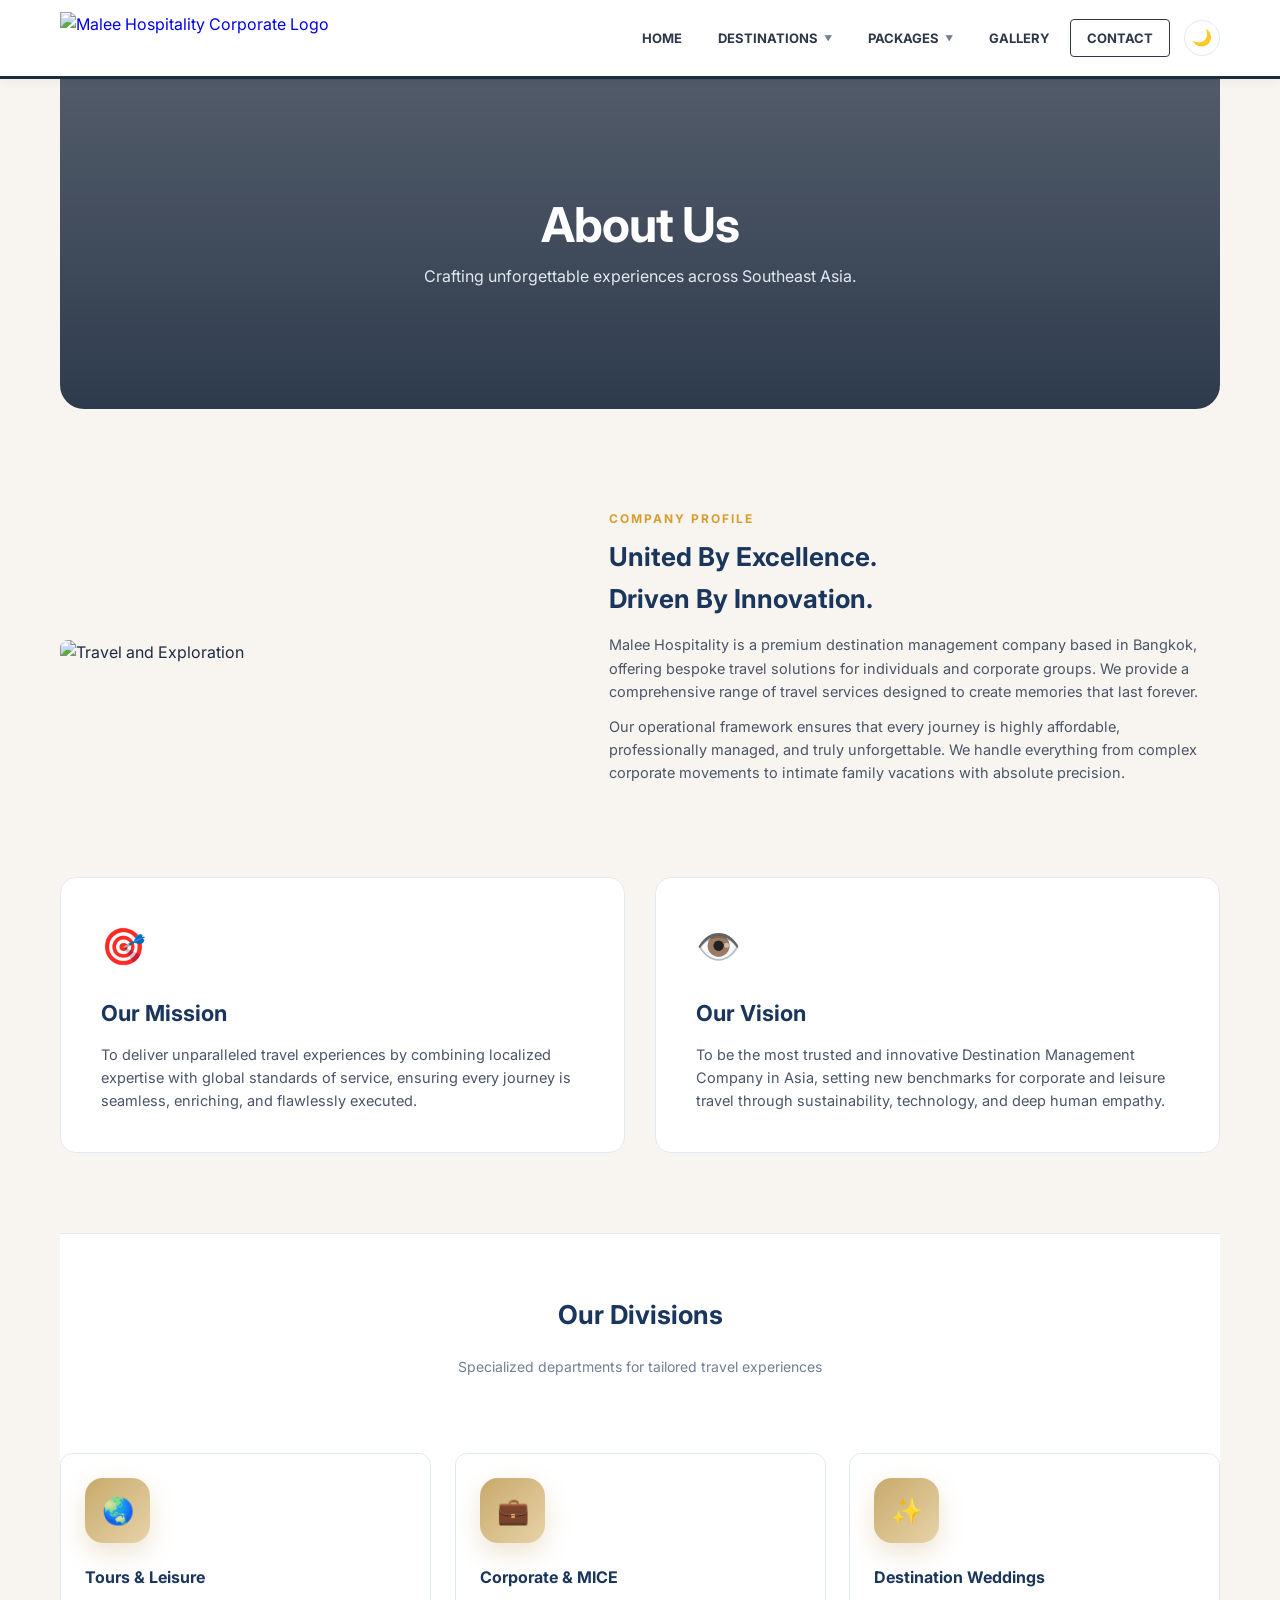
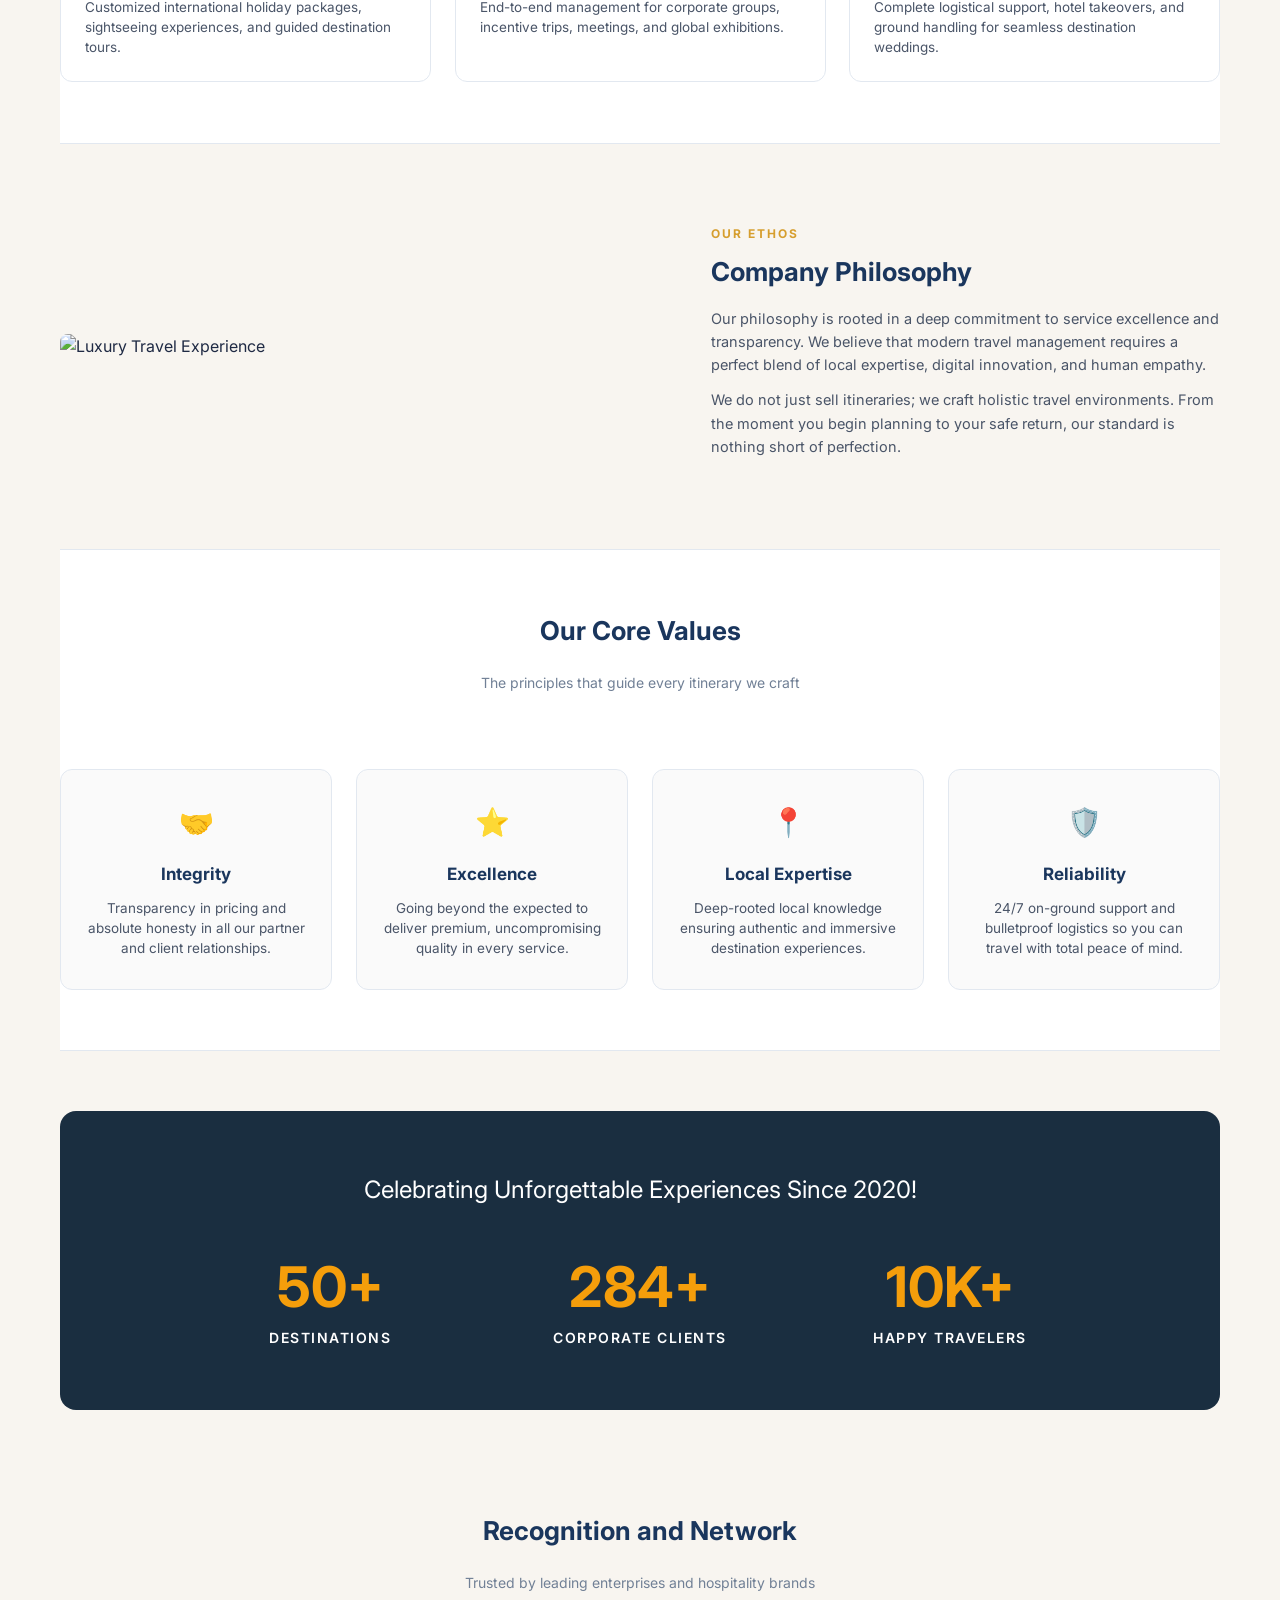
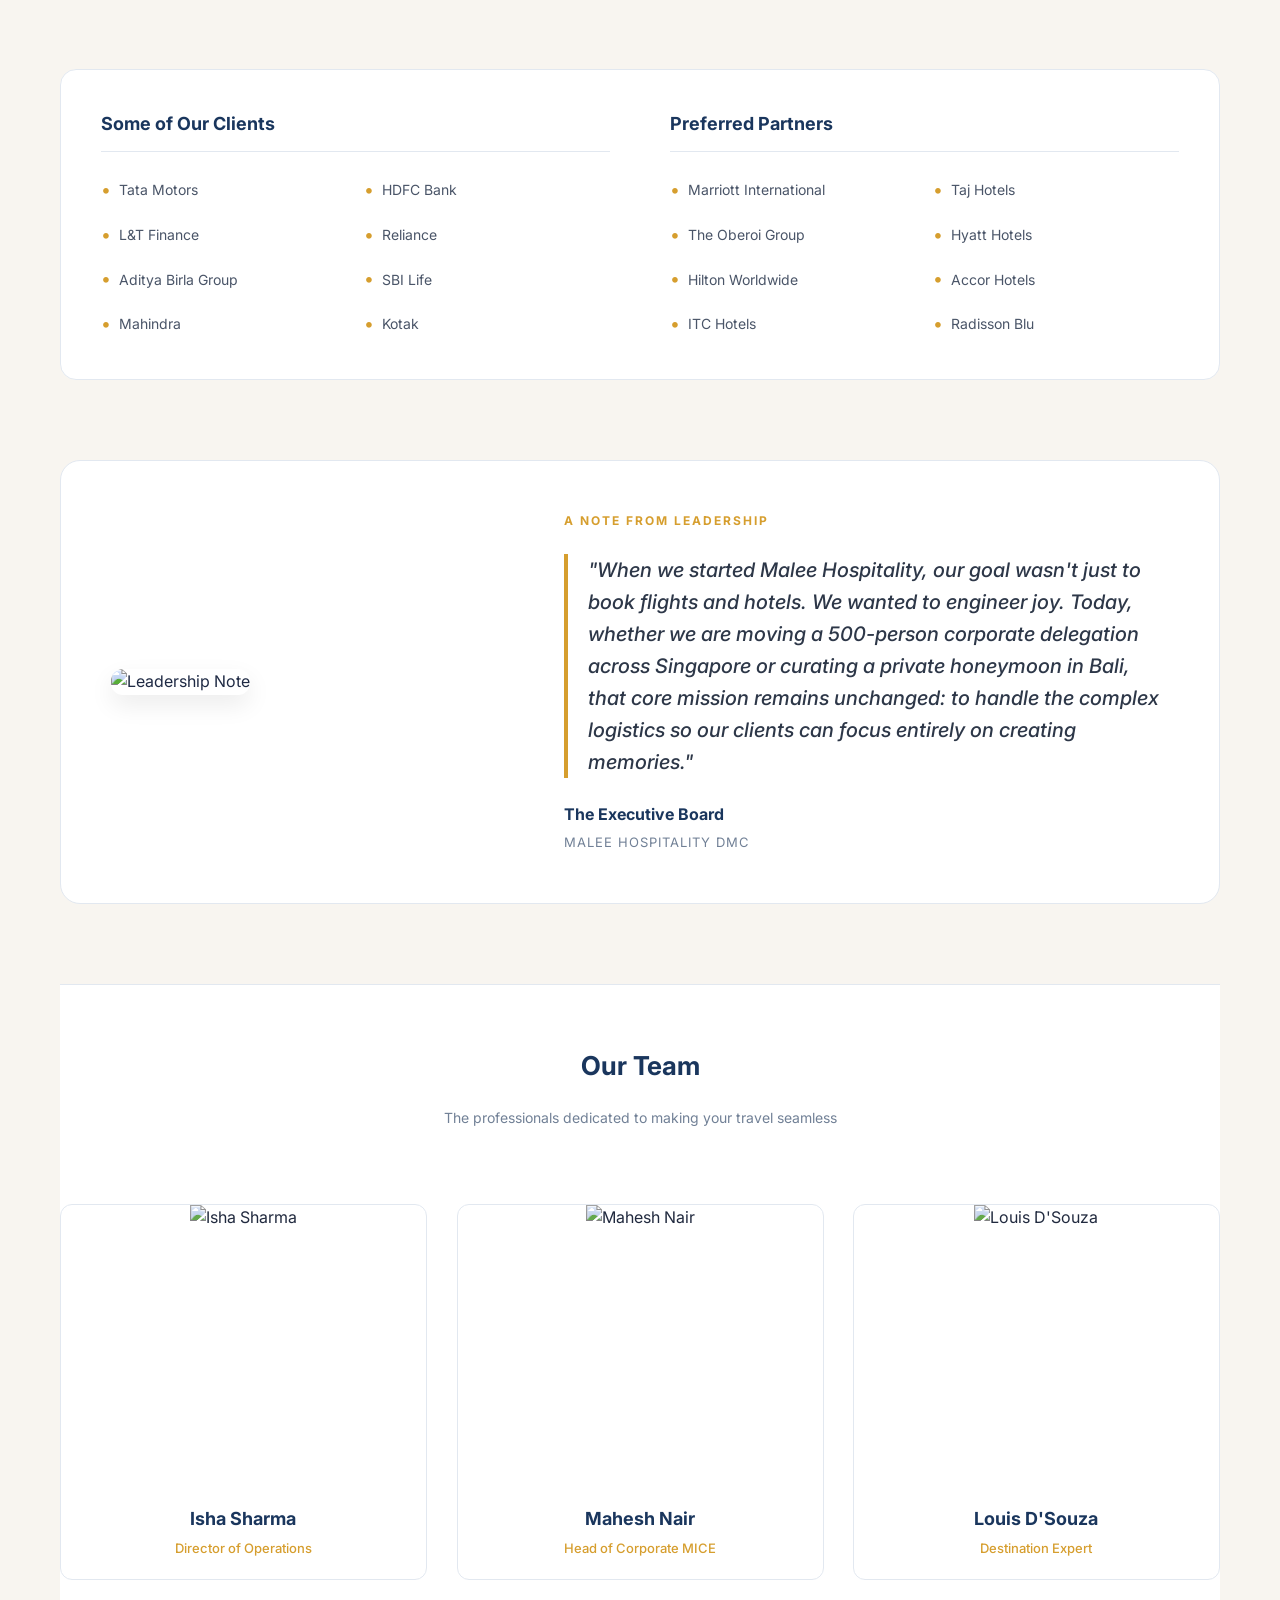
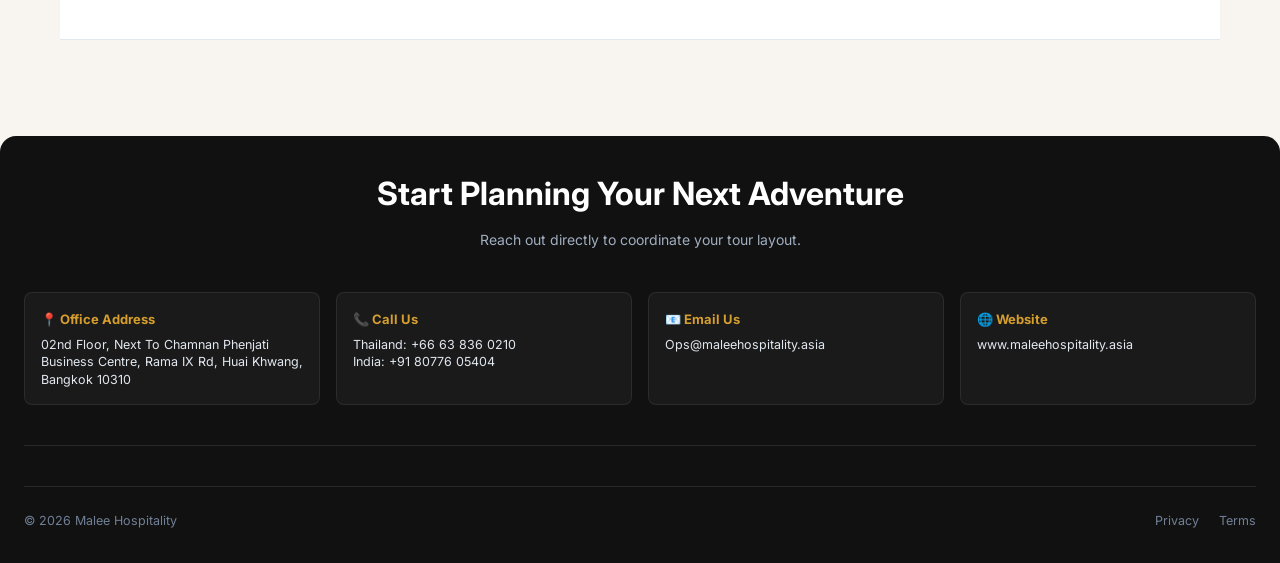
==== about.html @ 40d3662a "update" ====
<!doctype html>
<html lang="en">
  <head>
    <meta charset="UTF-8" />
    <meta name="viewport" content="width=device-width, initial-scale=1.0" />
    <title>About Us | Malee Hospitality</title>
    <meta name="description" content="Learn more about Malee Hospitality, your trusted travel partner in Asia." />
    <link rel="preconnect" href="https://fonts.googleapis.com" />
    <link rel="preconnect" href="https://fonts.gstatic.com" crossorigin />
    <link href="https://fonts.googleapis.com/css2?family=Inter:wght@300;400;500;600;700&display=swap" rel="stylesheet" />
    <link rel="stylesheet" href="css/style.css" />
  </head>
  <body>
    <!-- HEADER -->
    <header class="main-header">
      <div class="header-container">
        <div class="brand-identity">
          <a href="index.html" class="logo-link">
            <img src="https://maleehospitality.asia/wp-content/uploads/2023/06/Logo-Black-1.png" alt="Malee Hospitality Corporate Logo" class="brand-logo-img" />
          </a>
        </div>
        <nav class="navigation-menu" aria-label="Main Navigation">
          <div class="nav-item"><a href="index.html" class="nav-link">HOME</a></div>
          <div class="nav-item dropdown">
            <a href="#" class="nav-link dropdown-toggle">DESTINATIONS <span class="arrow-indicator">▼</span></a>
            <div class="dropdown-menu">
              <a href="#">Thailand</a>
              <a href="#">Bali</a>
              <a href="#">Singapore</a>
              <a href="#">Malaysia</a>
              <a href="#">Vietnam</a>
            </div>
          </div>
          <div class="nav-item dropdown">
            <a href="package.html" class="nav-link dropdown-toggle">PACKAGES <span class="arrow-indicator">▼</span></a>
            <div class="dropdown-menu">
              <a href="#">Honeymoon Escapes</a>
              <a href="#">Family Adventures</a>
              <a href="#">Corporate Groups</a>
            </div>
          </div>
          <div class="nav-item"><a href="gallery.html" class="nav-link">GALLERY</a></div>
          <div class="nav-item"><a href="contact.html" class="nav-link contact-button">CONTACT</a></div>
          <button id="themeToggle" class="theme-toggle" aria-label="Toggle Dark Mode">
            <span class="toggle-icon">🌙</span>
          </button>
        </nav>
      </div>
    </header>

    <main class="main-wrapper">
      <!-- HERO SECTION -->
      <section class="about-hero-banner smooth-reveal">
        <div class="banner-content">
          <h1 class="banner-heading">About Us</h1>
          <p class="banner-subheading">Crafting unforgettable experiences across Southeast Asia.</p>
        </div>
      </section>

      <!-- INTRODUCTION SECTION -->
      <section class="section-container">
        <div class="about-grid">
          <div class="about-img-holder smooth-reveal">
            <img src="https://images.unsplash.com/photo-1436491865332-7a61a109cc05?auto=format&fit=crop&w=800&q=80" alt="Travel and Exploration" />
          </div>
          <div class="about-content smooth-reveal delay-1">
            <h4 class="section-kicker">COMPANY PROFILE</h4>
            <h2>United By Excellence.<br>Driven By Innovation.</h2>
            <p>Malee Hospitality is a premium destination management company based in Bangkok, offering bespoke travel solutions for individuals and corporate groups. We provide a comprehensive range of travel services designed to create memories that last forever.</p>
            <p>Our operational framework ensures that every journey is highly affordable, professionally managed, and truly unforgettable. We handle everything from complex corporate movements to intimate family vacations with absolute precision.</p>
          </div>
        </div>
      </section>

      <!-- [NEW] VISION & MISSION SECTION -->
      <section class="section-container">
        <div class="vision-mission-grid">
          <div class="vm-card smooth-reveal">
            <div class="vm-icon">🎯</div>
            <h3>Our Mission</h3>
            <p>To deliver unparalleled travel experiences by combining localized expertise with global standards of service, ensuring every journey is seamless, enriching, and flawlessly executed.</p>
          </div>
          <div class="vm-card smooth-reveal delay-1">
            <div class="vm-icon">👁️</div>
            <h3>Our Vision</h3>
            <p>To be the most trusted and innovative Destination Management Company in Asia, setting new benchmarks for corporate and leisure travel through sustainability, technology, and deep human empathy.</p>
          </div>
        </div>
      </section>

      <!-- OUR DIVISIONS SECTION -->
      <section class="section-container bg-muted smooth-section">
        <div class="section-header center-align smooth-reveal">
          <h2>Our Divisions</h2>
          <p class="center-subtitle">Specialized departments for tailored travel experiences</p>
        </div>
        <div class="why-grid divisions-grid">
          <div class="why-card minimal-card smooth-reveal">
            <div class="why-icon">🌏</div>
            <h3>Tours & Leisure</h3>
            <p>Customized international holiday packages, sightseeing experiences, and guided destination tours.</p>
          </div>
          <div class="why-card minimal-card smooth-reveal delay-1">
            <div class="why-icon">💼</div>
            <h3>Corporate & MICE</h3>
            <p>End-to-end management for corporate groups, incentive trips, meetings, and global exhibitions.</p>
          </div>
          <div class="why-card minimal-card smooth-reveal delay-2">
            <div class="why-icon">✨</div>
            <h3>Destination Weddings</h3>
            <p>Complete logistical support, hotel takeovers, and ground handling for seamless destination weddings.</p>
          </div>
        </div>
      </section>

      <!-- PHILOSOPHY SECTION -->
      <section class="section-container">
        <div class="about-grid reverse-layout">
          <div class="about-content smooth-reveal">
            <h4 class="section-kicker">OUR ETHOS</h4>
            <h2>Company Philosophy</h2>
            <p>Our philosophy is rooted in a deep commitment to service excellence and transparency. We believe that modern travel management requires a perfect blend of local expertise, digital innovation, and human empathy.</p>
            <p>We do not just sell itineraries; we craft holistic travel environments. From the moment you begin planning to your safe return, our standard is nothing short of perfection.</p>
          </div>
          <div class="about-img-holder smooth-reveal delay-1">
            <img src="https://images.unsplash.com/photo-1540339832862-474599807836?auto=format&fit=crop&w=800&q=80" alt="Luxury Travel Experience" />
          </div>
        </div>
      </section>

      <!-- [NEW] CORE VALUES SECTION -->
      <section class="section-container bg-muted smooth-section">
        <div class="section-header center-align smooth-reveal">
          <h2>Our Core Values</h2>
          <p class="center-subtitle">The principles that guide every itinerary we craft</p>
        </div>
        <div class="values-grid">
          <div class="value-box smooth-reveal">
            <div class="value-icon">🤝</div>
            <h4>Integrity</h4>
            <p>Transparency in pricing and absolute honesty in all our partner and client relationships.</p>
          </div>
          <div class="value-box smooth-reveal delay-1">
            <div class="value-icon">⭐</div>
            <h4>Excellence</h4>
            <p>Going beyond the expected to deliver premium, uncompromising quality in every service.</p>
          </div>
          <div class="value-box smooth-reveal delay-2">
            <div class="value-icon">📍</div>
            <h4>Local Expertise</h4>
            <p>Deep-rooted local knowledge ensuring authentic and immersive destination experiences.</p>
          </div>
          <div class="value-box smooth-reveal delay-3">
            <div class="value-icon">🛡️</div>
            <h4>Reliability</h4>
            <p>24/7 on-ground support and bulletproof logistics so you can travel with total peace of mind.</p>
          </div>
        </div>
      </section>

      <!-- STATS BANNER WITH COUNTERS -->
      <section id="stats-section" class="stats-banner-section smooth-reveal">
        <div class="stats-container">
          <h2>Celebrating Unforgettable Experiences Since 2020!</h2>
          <div class="stats-grid">
            <div class="stat-item">
              <span class="stat-number"><span class="counter" data-target="50">0</span>+</span>
              <span class="stat-label">Destinations</span>
            </div>
            <div class="stat-item">
              <span class="stat-number"><span class="counter" data-target="300">0</span>+</span>
              <span class="stat-label">Corporate Clients</span>
            </div>
            <div class="stat-item">
              <span class="stat-number"><span class="counter" data-target="10">0</span>K+</span>
              <span class="stat-label">Happy Travelers</span>
            </div>
          </div>
        </div>
      </section>

      <!-- RECOGNITION, CLIENTS & PARTNERS -->
      <section class="section-container">
        <div class="network-container smooth-reveal">
          <div class="section-header center-align">
            <h2>Recognition and Network</h2>
            <p class="center-subtitle">Trusted by leading enterprises and hospitality brands</p>
          </div>
          
          <div class="clients-partners-wrapper">
            <div class="network-column">
              <h3 class="network-title">Some of Our Clients</h3>
              <ul class="minimal-list-grid">
                <li>Tata Motors</li>
                <li>HDFC Bank</li>
                <li>L&T Finance</li>
                <li>Reliance</li>
                <li>Aditya Birla Group</li>
                <li>SBI Life</li>
                <li>Mahindra</li>
                <li>Kotak</li>
              </ul>
            </div>
            <div class="network-column">
              <h3 class="network-title">Preferred Partners</h3>
              <ul class="minimal-list-grid">
                <li>Marriott International</li>
                <li>Taj Hotels</li>
                <li>The Oberoi Group</li>
                <li>Hyatt Hotels</li>
                <li>Hilton Worldwide</li>
                <li>Accor Hotels</li>
                <li>ITC Hotels</li>
                <li>Radisson Blu</li>
              </ul>
            </div>
          </div>
        </div>
      </section>

      <!-- [NEW] MESSAGE FROM LEADERSHIP -->
      <section class="section-container">
        <div class="founder-grid">
          <div class="founder-img smooth-reveal">
            <img src="https://images.unsplash.com/photo-1556761175-5973dc0f32e7?auto=format&fit=crop&w=600&q=80" alt="Leadership Note">
          </div>
          <div class="founder-content smooth-reveal delay-1">
            <h4 class="section-kicker">A NOTE FROM LEADERSHIP</h4>
            <blockquote class="founder-quote">
              "When we started Malee Hospitality, our goal wasn't just to book flights and hotels. We wanted to engineer joy. Today, whether we are moving a 500-person corporate delegation across Singapore or curating a private honeymoon in Bali, that core mission remains unchanged: to handle the complex logistics so our clients can focus entirely on creating memories."
            </blockquote>
            <div class="founder-signature">
              <h5>The Executive Board</h5>
              <p>Malee Hospitality DMC</p>
            </div>
          </div>
        </div>
      </section>

      <!-- OUR TEAM SECTION -->
      <section class="section-container bg-muted smooth-section">
        <div class="section-header center-align smooth-reveal">
          <h2>Our Team</h2>
          <p class="center-subtitle">The professionals dedicated to making your travel seamless</p>
        </div>
        <div class="team-grid">
          <div class="team-card smooth-reveal">
            <div class="team-img">
              <img src="https://images.unsplash.com/photo-1573496359142-b8d87734a5a2?auto=format&fit=crop&w=400&q=80" alt="Isha Sharma">
            </div>
            <div class="team-info">
              <h4>Isha Sharma</h4>
              <p>Director of Operations</p>
            </div>
          </div>
          <div class="team-card smooth-reveal delay-1">
            <div class="team-img">
              <img src="https://images.unsplash.com/photo-1560250097-0b93528c311a?auto=format&fit=crop&w=400&q=80" alt="Mahesh Nair">
            </div>
            <div class="team-info">
              <h4>Mahesh Nair</h4>
              <p>Head of Corporate MICE</p>
            </div>
          </div>
          <div class="team-card smooth-reveal delay-2">
            <div class="team-img">
              <img src="https://images.unsplash.com/photo-1519085360753-af0119f7cbe7?auto=format&fit=crop&w=400&q=80" alt="Louis D'Souza">
            </div>
            <div class="team-info">
              <h4>Louis D'Souza</h4>
              <p>Destination Expert</p>
            </div>
          </div>
        </div>
      </section>
    </main>

    <!-- FOOTER -->
    <footer id="contact" class="immersive-footer">
      <div class="footer-hero-cta smooth-reveal">
        <h2>Start Planning Your Next Adventure</h2>
        <p>Reach out directly to coordinate your tour layout.</p>
      </div>
      <div class="contact-box-grid smooth-reveal">
        <div class="contact-pill-item">
          <h5>📍 Office Address</h5>
          <p>02nd Floor, Next To Chamnan Phenjati Business Centre, Rama IX Rd, Huai Khwang, Bangkok 10310</p>
        </div>
        <div class="contact-pill-item">
          <h5>📞 Call Us</h5>
          <p>Thailand: +66 63 836 0210<br />India: +91 80776 05404</p>
        </div>
        <div class="contact-pill-item">
          <h5>📧 Email Us</h5>
          <p>Ops@maleehospitality.asia</p>
        </div>
        <div class="contact-pill-item">
          <h5>🌐 Website</h5>
          <p>www.maleehospitality.asia</p>
        </div>
      </div>
      <div class="footer-divider"></div>
      <div class="footer-bottom">
        <div>© 2026 Malee Hospitality</div>
        <div class="legal-links-column">
          <a href="privacy-policy.html">Privacy</a>
          <a href="terms-conditions.html">Terms</a>
        </div>
      </div>
    </footer>

    <script src="js/app.js"></script>
  </body>
</html>
---- css/style.css ----
/* ==========================================================================
   1. CORE STYLE VARIABLE ARCHITECTURE & RESET
   ========================================================================== */
:root {
    --bg-primary: #FAFAFA;
    --bg-card: #FFFFFF;
    --bg-infobar: #1A2E40;
    --border-color: #E2E8F0;
    --input-bg: #FAFAFA;
    --text-main: #2D3748;
    --text-muted: #4A5568;
    --text-heading: #1A365D;
    --text-light: #718096;
    --text-accent: #E53E3E;
    --accent-gold: #D69E2E;
    --accent-red: #E53E3E;
    --accent-red-hover: #C53030;
}

[data-theme="dark"] {
    --bg-primary: #0F172A;
    --bg-card: #1E293B;
    --bg-infobar: #020617;
    --border-color: #334155;
    --input-bg: #111827;
    --text-main: #E2E8F0;
    --text-muted: #94A3B8;
    --text-heading: #38BDF8;
    --text-light: #64748B;
    --text-accent: #F87171;
    --accent-gold: #F59E0B;
}

* {
    margin: 0;
    padding: 0;
    box-sizing: border-box;
}

body {
    font-family: 'Inter', sans-serif;
    color: var(--text-main);
    background-color: var(--bg-primary);
    -webkit-font-smoothing: antialiased;
    transition: background-color 0.3s ease, color 0.3s ease;
}

.main-wrapper {
    max-width: 1200px;
    margin: 0 auto;
    padding: 0 20px;
}

/* Global Transition Rules for Interactive Blocks */
.main-header, .package-card, .info-card, .info-card-block, 
.form-card-wrapper, .form-container-panel, .accordion-item, .social-card {
    transition: background-color 0.3s ease, border-color 0.3s ease, color 0.3s ease, box-shadow 0.3s ease;
}

/* ==========================================================================
   2. TOP INFOBAR & BRAND INTERFACE NAVIGATION
   ========================================================================== */
.top-infobar {
    background-color: var(--bg-infobar);
    color: #FFFFFF;
    padding: 8px 20px;
    font-size: 13px;
    border-bottom: 1px solid rgba(255, 255, 255, 0.1);
}

.infobar-wrapper {
    max-width: 1200px;
    margin: 0 auto;
    display: flex;
    gap: 24px;
}

.infobar-link {
    color: #FFFFFF;
    text-decoration: none;
    display: inline-flex;
    align-items: center;
    gap: 6px;
    transition: color 0.2s ease;
}

.infobar-link:hover {
    color: var(--accent-gold);
}

.main-header {
    background-color: var(--bg-card);
    border-bottom: 3px solid var(--bg-infobar);
    position: sticky;
    top: 0;
    z-index: 2000;
    box-shadow: 0 2px 10px rgba(0,0,0,0.05);
}

.header-container {
    max-width: 1200px;
    margin: 0 auto;
    padding: 12px 20px;
    display: flex;
    justify-content: space-between;
    align-items: center;
}

.brand-identity {
    display: flex;
    align-items: center;
}

.logo-link {
    display: inline-flex;
    align-items: center;
    text-decoration: none;
}

.brand-logo-img {
    height: 52px;
    width: auto;
    display: block;
    object-fit: contain;
}

[data-theme="dark"] .brand-logo-img {
    filter: brightness(0) invert(1);
}

.navigation-menu {
    display: flex;
    align-items: center;
    gap: 4px;
}

.nav-item {
    position: relative;
}

.nav-link {
    text-decoration: none;
    color: var(--text-main);
    font-size: 13px;
    font-weight: 700;
    padding: 10px 16px;
    display: flex;
    align-items: center;
    gap: 6px;
    transition: color 0.2s ease;
}

.nav-link:hover, .nav-link.active {
    color: var(--accent-gold);
}

.arrow-indicator {
    font-size: 8px;
    color: var(--text-light);
    transition: transform 0.2s ease;
    display: inline-block;
}

.dropdown-menu {
    position: absolute;
    top: 100%;
    left: 0;
    background-color: var(--bg-card);
    border: 1px solid var(--border-color);
    box-shadow: 0 4px 12px rgba(0,0,0,0.1);
    min-width: 220px;
    border-radius: 6px;
    padding: 8px 0;
    opacity: 0;
    visibility: hidden;
    transform: translateY(10px);
    transition: opacity 0.2s ease, transform 0.2s ease, visibility 0.2s;
}

.dropdown-menu a {
    display: block;
    padding: 10px 20px;
    text-decoration: none;
    color: var(--text-muted);
    font-size: 13px;
    font-weight: 600;
    transition: background-color 0.2s, color 0.2s;
}

.dropdown-menu a:hover {
    background-color: var(--bg-primary);
    color: var(--accent-gold);
}

.dropdown.open .dropdown-menu {
    opacity: 1;
    visibility: visible;
    transform: translateY(0);
}

.dropdown.open .arrow-indicator {
    transform: rotate(180deg);
}

.contact-button {
    border: 1px solid var(--text-main);
    border-radius: 4px;
    padding: 8px 16px;
}

.contact-button:hover, .contact-button.active {
    background-color: var(--text-main);
    color: var(--bg-card) !important;
}

/* Theme Toggle Control Design */
.theme-toggle {
    background: none;
    border: 1px solid var(--border-color);
    border-radius: 50%;
    width: 36px;
    height: 36px;
    display: flex;
    align-items: center;
    justify-content: center;
    cursor: pointer;
    margin-left: 10px;
    font-size: 16px;
    color: var(--text-main);
    transition: all 0.25s ease;
}

.theme-toggle:hover {
    background-color: var(--border-color);
    transform: scale(1.05);
}

/* ==========================================================================
   3. HOMEPAGE HERO LAYOUT & FILTERS
   ========================================================================== */
.hero-section {
    text-align: center;
    padding: 60px 0 40px;
    max-width: 850px;
    margin: 0 auto;
}

.hero-tagline {
    font-size: 13px;
    font-weight: 600;
    color: var(--accent-gold);
    text-transform: uppercase;
    letter-spacing: 1.5px;
    margin-bottom: 12px;
}

.main-title {
    font-size: 48px;
    font-weight: 700;
    color: var(--text-heading);
    line-height: 1.2;
    letter-spacing: -1px;
}

.subtitle {
    font-size: 15px;
    color: var(--text-muted);
    margin: 16px 0 8px;
    line-height: 1.6;
}

.hero-subtext {
    font-size: 14px;
    font-weight: 700;
    color: var(--accent-gold);
    margin-bottom: 30px;
}

.hero-actions {
    display: flex;
    justify-content: center;
    gap: 14px;
    margin-bottom: 40px;
}

.btn-primary {
    background-color: var(--text-heading);
    color: #FFFFFF;
    text-decoration: none;
    padding: 12px 24px;
    border-radius: 30px;
    font-weight: 600;
    font-size: 14px;
    transition: opacity 0.2s;
}

.btn-primary:hover {
    opacity: 0.9;
}

.btn-outline {
    text-decoration: none;
    border: 1px solid var(--border-color);
    color: var(--text-muted);
    padding: 12px 24px;
    border-radius: 30px;
    font-weight: 600;
    font-size: 14px;
    transition: background-color 0.2s, color 0.2s;
}

.btn-outline:hover {
    background-color: var(--border-color);
    color: var(--text-main);
}

.filter-pills-container, .gallery-filter-container {
    display: flex;
    justify-content: center;
    gap: 10px;
    flex-wrap: wrap;
    margin-top: 20px;
}

.pill, .gallery-filter-btn {
    background-color: var(--bg-card);
    border: 1px solid var(--border-color);
    padding: 10px 22px;
    border-radius: 30px;
    font-size: 13px;
    font-weight: 600;
    color: var(--text-heading);
    cursor: pointer;
    transition: all 0.2s ease;
}

.pill.active, .gallery-filter-btn.active {
    background-color: var(--text-heading);
    color: #FFFFFF;
    border-color: var(--text-heading);
}

/* ==========================================================================
   4. ASYMMETRIC CONTENT GRIDS & FEATURE CARD MODULES
   ========================================================================== */
.about-section {
    background-color: var(--bg-card);
    border: 1px solid var(--border-color);
    border-radius: 12px;
    padding: 40px;
    margin: 30px 0;
}

.about-grid {
    display: grid;
    grid-template-columns: 1fr 1.2fr;
    gap: 40px;
    align-items: center;
}

.about-img-holder img {
    width: 100%;
    height: 280px;
    object-fit: cover;
    border-radius: 8px;
}

.about-content h2, .center-title, .section-header h2 {
    font-size: 26px;
    color: var(--text-heading);
    margin-bottom: 14px;
}

.about-content p {
    font-size: 14.5px;
    line-height: 1.6;
    color: var(--text-muted);
    margin-bottom: 12px;
}

.why-section, .section-container {
    padding: 40px 0;
}

.center-subtitle {
    text-align: center;
    font-size: 14px;
    color: var(--text-light);
    margin: 6px 0 35px;
}

.why-grid, .packages-grid {
    display: grid;
    grid-template-columns: repeat(3, 1fr);
    gap: 24px;
}

.why-card, .package-card {
    background: var(--bg-card);
    border: 1px solid var(--border-color);
    border-radius: 12px;
    padding: 24px;
}

.why-icon {
    font-size: 26px;
    margin-bottom: 14px;
}

.why-card h3, .package-card h3 {
    font-size: 16px;
    color: var(--text-heading);
    margin-bottom: 6px;
}

.why-card p, .itinerary-snippet {
    font-size: 13.5px;
    color: var(--text-muted);
    line-height: 1.5;
}

.section-header {
    display: flex;
    justify-content: space-between;
    align-items: center;
    margin-bottom: 24px;
}

.btn-view-all {
    font-size: 13.5px;
    font-weight: 600;
    color: var(--text-heading);
    text-decoration: none;
    border-bottom: 2px solid var(--accent-gold);
}

.package-card {
    padding: 0;
    overflow: hidden;
    display: flex;
    flex-direction: column;
}

.package-card.hidden, .gallery-item.hidden-batch {
    display: none !important;
}

.card-img-holder {
    width: 100%;
    height: 200px;
}

.card-img-holder img {
    width: 100%;
    height: 100%;
    object-fit: cover;
}

.card-body {
    padding: 20px;
    display: flex;
    flex-direction: column;
    flex-grow: 1;
}

.badge-category {
    font-size: 12px;
    color: var(--text-light);
    font-weight: 600;
    text-transform: uppercase;
}

.badge {
    align-self: flex-start;
    font-size: 11px;
    font-weight: 700;
    padding: 4px 8px;
    border-radius: 4px;
    margin-top: auto;
}

.green-badge {
    background-color: #E6FFFA;
    color: #234E52;
}

/* Split Special Promotions Container Layout */
.offers-split-grid {
    display: grid;
    grid-template-columns: repeat(2, 1fr);
    gap: 24px;
}

.offer-row-item {
    background: var(--bg-card);
    border: 1px solid var(--border-color);
    border-radius: 12px;
    padding: 16px;
    display: flex;
    gap: 20px;
    align-items: center;
}

.offer-banner {
    width: 140px;
    height: 130px;
    border-radius: 8px;
    position: relative;
    overflow: hidden;
    flex-shrink: 0;
}

.offer-banner img {
    width: 100%;
    height: 100%;
    object-fit: cover;
}

.banner-tag {
    position: absolute;
    bottom: 0;
    left: 0;
    right: 0;
    padding: 4px;
    font-size: 11px;
    font-weight: 600;
    color: #ffffff;
    text-align: center;
}

.green-banner .banner-tag { background: #2F855A; }
.cyan-banner .banner-tag { background: #0BC5EA; }
.blue-banner .banner-tag { background: #3182CE; }
.purple-banner .banner-tag { background: #805AD5; }

.offer-details h3 {
    font-size: 16px;
    color: var(--text-heading);
    margin-bottom: 6px;
}

.offer-details p {
    font-size: 13px;
    color: var(--text-light);
    margin-bottom: 12px;
}

.btn-book-link {
    background: transparent;
    border: 1px solid var(--text-muted);
    color: var(--text-muted);
    text-decoration: none;
    padding: 6px 16px;
    border-radius: 20px;
    font-size: 12px;
    font-weight: 600;
    display: inline-block;
    transition: background-color 0.2s, color 0.2s;
}

.btn-book-link:hover {
    background-color: var(--text-muted);
    color: var(--bg-card);
}

/* ==========================================================================
   5. SOCIAL PROOF ARCHITECTURE & FAQ ACCORDION ENGINE
   ========================================================================== */
.social-section {
    padding: 40px 0;
}

.social-grid {
    display: grid;
    grid-template-columns: repeat(5, 1fr);
    gap: 16px;
}

.social-card {
    background: var(--bg-card);
    border: 1px solid var(--border-color);
    border-radius: 8px;
    overflow: hidden;
    text-align: center;
}

.social-card img {
    width: 100%;
    height: 140px;
    object-fit: cover;
}

.social-card p {
    font-size: 12px;
    font-weight: 600;
    padding: 10px;
    color: var(--text-heading);
}

.faq-accordion-container {
    display: grid;
    grid-template-columns: repeat(2, 1fr);
    gap: 16px;
}

.accordion-item {
    background-color: var(--bg-card);
    border: 1px solid var(--border-color);
    border-radius: 8px;
    overflow: hidden;
}

.accordion-header {
    width: 100%;
    display: flex;
    justify-content: space-between;
    align-items: center;
    padding: 20px;
    background: none;
    border: none;
    font-size: 14.5px;
    font-weight: 600;
    color: var(--text-heading);
    text-align: left;
    cursor: pointer;
}

.accordion-icon {
    font-size: 10px;
    color: var(--text-light);
    transition: transform 0.3s ease;
}

.accordion-panel {
    max-height: 0;
    overflow: hidden;
    transition: max-height 0.3s ease;
    background-color: var(--bg-primary);
}

.accordion-panel p {
    padding: 0 20px 20px 20px;
    font-size: 13.5px;
    color: var(--text-muted);
    line-height: 1.6;
}

.accordion-item.active .accordion-icon {
    transform: rotate(180deg);
}

/* ==========================================================================
   6. GEOLOCATION CONTACT SEGMENT & CONTEXTUAL FORMS
   ========================================================================== */
.contact-page-wrapper {
    background-color: var(--bg-primary);
    padding-bottom: 40px;
}

.contact-hero-banner, .gallery-hero-banner {
    position: relative;
    background-image: linear-gradient(rgba(0, 0, 0, 0.65), rgba(0, 0, 0, 0.65)), 
                      url('https://images.unsplash.com/photo-1507525428034-b723cf961d3e?auto=format&fit=crop&w=1600&q=80');
    background-size: cover;
    background-position: center 35%;
    padding: 100px 20px;
    text-align: center;
    color: #FFFFFF;
    margin-bottom: 50px;
}

.gallery-hero-banner {
    background-image: linear-gradient(rgba(0, 0, 0, 0.55), rgba(0, 0, 0, 0.55)), 
                      url('https://images.unsplash.com/photo-1542435503-956c469947f6?auto=format&fit=crop&w=1600&q=80');
    padding: 130px 20px;
    margin-bottom: 40px;
}

.banner-content {
    position: relative;
    z-index: 5;
    max-width: 800px;
    margin: 0 auto;
}

.gallery-hero-banner .banner-heading, .banner-heading {
    font-size: 54px;
    font-weight: 700;
    letter-spacing: -1.5px;
    margin-bottom: 16px;
    line-height: 1.1;
    color: #FFFFFF !important;
}

.banner-subheading {
    font-size: 16px;
    color: #E2E8F0;
    max-width: 580px;
    margin: 0 auto;
    line-height: 1.6;
    font-weight: 400;
}

.info-cards-grid {
    display: grid;
    grid-template-columns: repeat(3, 1fr);
    gap: 24px;
    margin-top: -90px;
    position: relative;
    z-index: 10;
    margin-bottom: 40px;
}

.info-card-block {
    background: var(--bg-card);
    padding: 30px;
    border-radius: 16px;
    box-shadow: 0 10px 30px rgba(0,0,0,0.02);
    border: 1px solid var(--border-color);
}

.icon-frame {
    width: 46px;
    height: 46px;
    border-radius: 12px;
    display: flex;
    align-items: center;
    justify-content: center;
    margin-bottom: 24px;
}

.split-form-map-container, .form-split-layout-grid {
    display: grid;
    grid-template-columns: 1.2fr 1fr;
    gap: 40px;
    background: var(--bg-card);
    border-radius: 24px;
    overflow: hidden;
    box-shadow: 0 20px 40px rgba(0,0,0,0.04);
    border: 1px solid var(--border-color);
}

.form-container-panel {
    padding: 45px;
}

.form-container-panel h2 {
    font-size: 28px;
    color: var(--text-heading);
    margin-bottom: 10px;
    font-weight: 700;
}

.form-container-panel .accent-text {
    color: var(--text-accent);
}

.form-row-block {
    display: grid;
    grid-template-columns: repeat(2, 1fr);
    gap: 20px;
    margin-bottom: 20px;
}

.input-block label {
    display: block;
    font-size: 11px;
    font-weight: 700;
    color: var(--text-muted);
    text-transform: uppercase;
    margin-bottom: 8px;
}

.input-block input, .input-block select {
    width: 100%;
    padding: 12px 16px;
    border: 1px solid var(--border-color);
    background-color: var(--input-bg);
    border-radius: 10px;
    font-family: inherit;
    font-size: 14px;
    color: var(--text-main);
    outline: none;
    transition: all 0.2s ease;
}

.input-block input:focus, .input-block select:focus {
    border-color: var(--text-light);
    background-color: var(--bg-card);
    box-shadow: 0 0 0 3px var(--border-color);
}

.btn-submit-enquiry {
    width: 100%;
    background-color: var(--accent-red);
    color: #FFFFFF;
    border: none;
    padding: 14px;
    border-radius: 10px;
    font-size: 15px;
    font-weight: 600;
    cursor: pointer;
    display: flex;
    align-items: center;
    justify-content: center;
    gap: 8px;
    transition: background-color 0.2s;
}

.btn-submit-enquiry:hover {
    background-color: var(--accent-red-hover);
}

.map-embed-panel {
    background: var(--border-color);
    position: relative;
}

/* ==========================================================================
   7. BRICK FLUID MASONRY GALLERY PLATFORM
   ========================================================================== */
.gallery-page-wrapper {
    background-color: var(--bg-primary);
    padding-bottom: 60px;
}

.gallery-masonry-grid {
    display: grid;
    grid-template-columns: repeat(4, 1fr);
    gap: 20px;
}

.gallery-item {
    position: relative;
    border-radius: 14px;
    overflow: hidden;
    height: 250px;
    background-color: var(--border-color);
    box-shadow: 0 4px 15px rgba(0,0,0,0.02);
    cursor: pointer;
}

.gallery-item img {
    width: 100%;
    height: 100%;
    object-fit: cover;
    transition: transform 0.5s ease;
}

.item-overlay {
    position: absolute;
    inset: 0;
    background: linear-gradient(to top, rgba(0,0,0,0.8) 0%, rgba(0,0,0,0.2) 60%, transparent 100%);
    display: flex;
    align-items: flex-end;
    padding: 16px;
    opacity: 0;
    transition: opacity 0.3s ease;
}

.item-overlay span {
    color: #FFFFFF;
    font-size: 13.5px;
    font-weight: 600;
    transform: translateY(10px);
    transition: transform 0.3s ease;
}

.gallery-item:hover img { transform: scale(1.04); }
.gallery-item:hover .item-overlay { opacity: 1; }
.gallery-item:hover .item-overlay span { transform: translateY(0); }

.gallery-action-wrapper {
    display: flex;
    justify-content: center;
    margin-top: 40px;
}

.btn-load-gallery {
    background-color: var(--bg-card);
    border: 2px solid var(--text-heading);
    color: var(--text-heading);
    font-size: 14px;
    font-weight: 700;
    padding: 14px 36px;
    border-radius: 30px;
    cursor: pointer;
    transition: all 0.2s ease;
}

.btn-load-gallery:hover {
    background-color: var(--text-heading);
    color: #FFFFFF;
}

/* Modal Lightbox Layout */
.gallery-lightbox {
    position: fixed;
    inset: 0;
    background-color: rgba(11, 26, 48, 0.95);
    z-index: 5000;
    display: flex;
    align-items: center;
    justify-content: center;
    opacity: 0;
    visibility: hidden;
    transition: opacity 0.3s ease, visibility 0.3s;
}

.gallery-lightbox.active {
    opacity: 1;
    visibility: visible;
}

.lightbox-content-frame {
    max-width: 85vw;
    max-height: 80vh;
    position: relative;
    display: flex;
    flex-direction: column;
    align-items: center;
}

.lightbox-content-frame img {
    max-width: 100%;
    max-height: 75vh;
    object-fit: contain;
    border-radius: 8px;
    box-shadow: 0 10px 30px rgba(0,0,0,0.5);
}

.lightbox-caption {
    color: #FFFFFF;
    font-size: 15px;
    margin-top: 16px;
    font-weight: 500;
    letter-spacing: 0.5px;
}

.lightbox-close {
    position: absolute;
    top: 30px;
    right: 40px;
    background: none;
    border: none;
    color: #A0AEC0;
    font-size: 28px;
    cursor: pointer;
}

.lightbox-close:hover { color: #FFFFFF; }

.lightbox-arrow {
    position: absolute;
    top: 50%;
    transform: translateY(-50%);
    background: rgba(255,255,255,0.03);
    border: 1px solid rgba(255,255,255,0.1);
    color: #FFFFFF;
    width: 50px;
    height: 50px;
    border-radius: 50%;
    cursor: pointer;
    display: flex;
    align-items: center;
    justify-content: center;
    font-size: 18px;
    transition: background 0.2s;
}

.lightbox-arrow:hover { background: rgba(255,255,255,0.15); }
.arrow-left { left: 40px; }
.arrow-right { right: 40px; }

/* ==========================================================================
   8. IMMERSIVE NIGHT LANDSCAPE VISUAL FOOTER
   ========================================================================== */
.immersive-footer {
    background-color: #0B1A30;
    background-image: linear-gradient(to bottom, rgba(11, 26, 48, 0.9), #060F1D), 
                      url('https://images.unsplash.com/photo-1506318137071-a8e063b4bec0?auto=format&fit=crop&w=1500&q=80');
    background-size: cover;
    background-position: center;
    color: #FFFFFF;
    padding: 60px 40px 30px;
    margin-top: 60px;
    border-top-left-radius: 16px;
    border-top-right-radius: 16px;
}

.footer-hero-cta {
    text-align: center;
    max-width: 600px;
    margin: 0 auto 40px;
}

.footer-hero-cta h2 { font-size: 32px; margin-bottom: 10px; color: #FFFFFF !important;}
.footer-hero-cta p { color: #A0AEC0; font-size: 14px; }

.contact-box-grid {
    display: grid;
    grid-template-columns: repeat(4, 1fr);
    gap: 16px;
    margin-bottom: 40px;
}

.contact-pill-item {
    background: rgba(255, 255, 255, 0.04);
    border: 1px solid rgba(255, 255, 255, 0.08);
    border-radius: 8px;
    padding: 16px;
}

.contact-pill-item h5 { color: #D69E2E; font-size: 13px; margin-bottom: 6px; }
.contact-pill-item p { font-size: 12.5px; color: #E2E8F0; line-height: 1.4; }

.footer-link-item {
    color: #E2E8F0;
    text-decoration: none;
    transition: color 0.2s ease;
}

.footer-link-item:hover { color: #D69E2E; }
.footer-divider { border-bottom: 1px solid rgba(255, 255, 255, 0.1); margin-bottom: 40px; }

.footer-links-container {
    display: grid;
    grid-template-columns: 1.2fr repeat(3, 1fr);
    gap: 30px;
    margin-bottom: 40px;
}

.brand-column .footer-logo { font-size: 20px; font-weight: 700; margin-bottom: 12px; color: #D69E2E; }
.brand-column p { font-size: 13px; color: #A0AEC0; line-height: 1.5; }
.links-column h4 { font-size: 12px; color: #718096; margin-bottom: 14px; text-transform: uppercase; }

.links-column a {
    display: block;
    color: #E2E8F0;
    text-decoration: none;
    font-size: 13.5px;
    margin-bottom: 10px;
    transition: color 0.2s ease;
}

.links-column a:hover { color: #D69E2E; }

.footer-bottom {
    border-top: 1px solid rgba(255, 255, 255, 0.1);
    padding-top: 24px;
    display: flex;
    justify-content: space-between;
    font-size: 12.5px;
    color: #718096;
}

/* ==========================================================================
   9. RESPONSIVE LAYOUT CONFIGURATIONS
   ========================================================================== */
@media (max-width: 1024px) {
    .packages-grid, .why-grid, .contact-box-grid, .info-cards-grid { grid-template-columns: repeat(2, 1fr); }
    .social-grid { grid-template-columns: repeat(3, 1fr); }
    .about-grid, .form-split-layout-grid, .split-form-map-container { grid-template-columns: 1fr; }
    .gallery-masonry-grid { grid-template-columns: repeat(3, 1fr); }
    .info-cards-grid { margin-top: -40px; padding: 0 10px; }
    .map-card-wrapper, .map-embed-panel { height: 380px; min-height: auto; }
}

@media (max-width: 768px) {
    .navigation-menu { display: none; }
    .offers-split-grid, .faq-accordion-container, .footer-links-container, .form-row-block { grid-template-columns: 1fr; gap: 20px; }
    .main-title, .banner-heading { font-size: 32px; }
    .immersive-footer { padding: 40px 20px 20px; }
    .brand-logo-img { height: 44px; }
    .gallery-masonry-grid { grid-template-columns: repeat(2, 1fr); gap: 12px; }
    .gallery-item { height: 180px; }
    .lightbox-arrow { display: none; }
    .lightbox-close { top: 20px; right: 20px; }
    .form-container-panel { padding: 24px; }
}



/* --- Social Media Icon Array Setup --- */
.footer-social-wrapper {
    display: flex;
    gap: 12px;
    margin-top: 16px;
}

.social-icon-link {
    width: 38px;
    height: 38px;
    border-radius: 50%;
    background: rgba(255, 255, 255, 0.06);
    border: 1px solid rgba(255, 255, 255, 0.12);
    display: flex;
    align-items: center;
    justify-content: center;
    color: #E2E8F0;
    transition: all 0.2s cubic-bezier(0.4, 0, 0.2, 1);
}

.social-icon-link svg {
    width: 18px;
    height: 18px;
    fill: currentColor;
}

.social-icon-link:hover {
    color: #FFFFFF;
    background: var(--accent-gold);
    border-color: var(--accent-gold);
    transform: translateY(-3px);
    box-shadow: 0 4px 12px rgba(214, 158, 46, 0.3);
}

/* --- Mandatory Legal Document Link Array --- */
.legal-links-column {
    display: flex;
    gap: 20px;
    flex-wrap: wrap;
}

.legal-links-column a {
    color: #718096;
    text-decoration: none;
    font-size: 12.5px;
    transition: color 0.2s ease;
}

.legal-links-column a:hover {
    color: var(--accent-gold);
}

/* Adjust layout rules to accommodate 4 columns on desktop viewports */
@media (min-width: 769px) {
    .footer-links-container {
        grid-template-columns: 1.2fr repeat(4, 1fr) !important;
    }
}


* {
    margin: 0;
    padding: 0;
    box-sizing: border-box;
}

body {

    font-family: 'Inter', sans-serif;

    background: #F8F5F0;

    color: #1F2A44;

    line-height: 1.6;
}

.contact-section {

    max-width: 1200px;

    margin: auto;

    padding: 80px 20px;
}

.section-heading {

    text-align: center;

    margin-bottom: 60px;
}

.section-heading h1 {

    font-size: 48px;

    margin-bottom: 12px;
}

.section-heading p {

    color: #666;
}



/* INFO CARDS */

.cards-grid {

    display: grid;

    grid-template-columns: repeat(auto-fit, minmax(280px, 1fr));

    gap: 30px;

    margin-bottom: 70px;
}

.info-card {

    background: white;

    padding: 35px;

    border-radius: 24px;

    border: 1px solid #E5E7EB;

    transition: 0.3s ease;

    box-shadow:
        0 10px 30px rgba(0,0,0,0.05);
}

.info-card:hover {

    transform: translateY(-6px);

    box-shadow:
        0 20px 40px rgba(0,0,0,0.08);
}



/* ICON */

.why-icon {

    width: 65px;

    height: 65px;

    border-radius: 18px;

    background: linear-gradient(
        135deg,
        #C8A96B,
        #E7D3A8
    );

    display: flex;

    align-items: center;

    justify-content: center;

    margin-bottom: 22px;

    box-shadow:
        0 10px 25px rgba(200,169,107,0.3);
}

.why-icon svg {

    width: 30px;

    height: 30px;

    color: white;
}

.info-card h3 {

    margin-bottom: 15px;

    font-size: 24px;
}

.info-card p {

    color: #555;

    margin-bottom: 5px;
}



/* FORM */

.form-wrapper {

    background: white;

    padding: 50px;

    border-radius: 28px;

    box-shadow:
        0 15px 40px rgba(0,0,0,0.06);
}

.form-wrapper h2 {

    font-size: 38px;

    margin-bottom: 12px;
}

.form-wrapper span {

    color: #C8A96B;
}

.form-row {

    display: grid;

    grid-template-columns: repeat(auto-fit, minmax(250px, 1fr));

    gap: 20px;
}

.input-group {

    margin-bottom: 24px;
}

.input-group label {

    display: block;

    margin-bottom: 10px;

    font-weight: 600;
}

.input-group input,
.input-group select,
.input-group textarea {

    width: 100%;

    padding: 16px;

    border-radius: 14px;

    border: 1px solid #D1D5DB;

    font-size: 15px;

    outline: none;

    transition: 0.3s ease;
}

.input-group input:focus,
.input-group select:focus,
.input-group textarea:focus {

    border-color: #C8A96B;

    box-shadow:
        0 0 0 4px rgba(200,169,107,0.15);
}



/* BUTTON */

.submit-btn {

    width: 100%;

    border: none;

    padding: 18px;

    border-radius: 16px;

    background: linear-gradient(
        135deg,
        #C8A96B,
        #E7D3A8
    );

    color: #1F2A44;

    font-size: 17px;

    font-weight: 700;

    cursor: pointer;

    transition: 0.3s ease;
}

.submit-btn:hover {

    transform: translateY(-3px);

    box-shadow:
        0 15px 30px rgba(200,169,107,0.35);
}



/* MOBILE */

@media(max-width:768px) {

    .section-heading h1 {

        font-size: 36px;
    }

    .form-wrapper {

        padding: 30px;
    }

}




* {
    margin: 0;
    padding: 0;
    box-sizing: border-box;
}

body {

    font-family: 'Inter', sans-serif;

    background: #F8F5F0;

    color: #1F2A44;

    line-height: 1.6;
}

.contact-section {

    max-width: 1200px;

    margin: auto;

    padding: 80px 20px;
}

.section-heading {

    text-align: center;

    margin-bottom: 60px;
}

.section-heading h1 {

    font-size: 48px;

    margin-bottom: 12px;
}

.section-heading p {

    color: #666;
}



/* INFO CARDS */

.cards-grid {

    display: grid;

    grid-template-columns: repeat(auto-fit, minmax(280px, 1fr));

    gap: 30px;

    margin-bottom: 70px;
}

.info-card {

    background: white;

    padding: 35px;

    border-radius: 24px;

    border: 1px solid #E5E7EB;

    transition: 0.3s ease;

    box-shadow:
        0 10px 30px rgba(0,0,0,0.05);
}

.info-card:hover {

    transform: translateY(-6px);

    box-shadow:
        0 20px 40px rgba(0,0,0,0.08);
}



/* ICON */

.why-icon {

    width: 65px;

    height: 65px;

    border-radius: 18px;

    background: linear-gradient(
        135deg,
        #C8A96B,
        #E7D3A8
    );

    display: flex;

    align-items: center;

    justify-content: center;

    margin-bottom: 22px;

    box-shadow:
        0 10px 25px rgba(200,169,107,0.3);
}

.why-icon svg {

    width: 30px;

    height: 30px;

    color: white;
}

.info-card h3 {

    margin-bottom: 15px;

    font-size: 24px;
}

.info-card p {

    color: #555;

    margin-bottom: 5px;
}



/* FORM */

.form-wrapper {

    background: white;

    padding: 50px;

    border-radius: 28px;

    box-shadow:
        0 15px 40px rgba(0,0,0,0.06);
}

.form-wrapper h2 {

    font-size: 38px;

    margin-bottom: 12px;
}

.form-wrapper span {

    color: #C8A96B;
}

.form-row {

    display: grid;

    grid-template-columns: repeat(auto-fit, minmax(250px, 1fr));

    gap: 20px;
}

.input-group {

    margin-bottom: 24px;
}

.input-group label {

    display: block;

    margin-bottom: 10px;

    font-weight: 600;
}

.input-group input,
.input-group select,
.input-group textarea {

    width: 100%;

    padding: 16px;

    border-radius: 14px;

    border: 1px solid #D1D5DB;

    font-size: 15px;

    outline: none;

    transition: 0.3s ease;
}

.input-group input:focus,
.input-group select:focus,
.input-group textarea:focus {

    border-color: #C8A96B;

    box-shadow:
        0 0 0 4px rgba(200,169,107,0.15);
}



/* BUTTON */

.submit-btn {

    width: 100%;

    border: none;

    padding: 18px;

    border-radius: 16px;

    background: linear-gradient(
        135deg,
        #C8A96B,
        #E7D3A8
    );

    color: #1F2A44;

    font-size: 17px;

    font-weight: 700;

    cursor: pointer;

    transition: 0.3s ease;
}

.submit-btn:hover {

    transform: translateY(-3px);

    box-shadow:
        0 15px 30px rgba(200,169,107,0.35);
}



/* MOBILE */

@media(max-width:768px) {

    .section-heading h1 {

        font-size: 36px;
    }

    .form-wrapper {

        padding: 30px;
    }

}


.package-card.hidden, .gallery-item.hidden-batch {
    display: none !important;
}


/* Force hide elements completely when this utility class is added */
.force-hide-element {
    display: none !important;
}


/* ==========================================================================
   Hero Slider Core System
   ========================================================================== */
.hero-slider-section {
  position: relative;
  width: 100%;
  height: 80vh; /* Scaled hero area viewheight */
  min-height: 550px;
  overflow: hidden;
  background-color: #000;
}

.slider-container {
  position: relative;
  width: 100%;
  height: 100%;
}

.slide {
  position: absolute;
  top: 0;
  left: 0;
  width: 100%;
  height: 100%;
  opacity: 0;
  visibility: hidden;
  transition: opacity 1s cubic-bezier(0.4, 0, 0.2, 1), visibility 1s;
  z-index: 1;
  display: flex;
  align-items: center;
  justify-content: center;
}

.slide.active {
  opacity: 1;
  visibility: visible;
  z-index: 2;
}

/* Slide Cover Imagery */
.slide img {
  position: absolute;
  top: 0;
  left: 0;
  width: 100%;
  height: 100%;
  object-fit: cover;
  object-position: center;
  pointer-events: none;
}

/* Content Frame & Dimmer Protection Mask */
.hero-content-wrapper {
  position: relative;
  z-index: 3;
  width: 100%;
  max-width: 1200px;
  padding: 0 2rem;
  box-sizing: border-box;
  text-align: center;
  color: #ffffff;
  
  /* Text protection fallback overlay gradient */
  text-shadow: 0 2px 10px rgba(0, 0, 0, 0.4);
}

/* Overriding styling context to ensure premium legibility */
.slide ::before {
  content: "";
  position: absolute;
  inset: 0;
  background: linear-gradient(to bottom, rgba(0,0,0,0.3) 0%, rgba(0,0,0,0.55) 100%);
  z-index: 2;
}

/* Typography elements alignment inside slides */
.hero-tagline {
  font-size: 1rem;
  text-transform: uppercase;
  letter-spacing: 3px;
  margin-bottom: 1rem;
  font-weight: 600;
  color: #f7fafc;
  animation: fadeInUp 0.8s ease forwards;
}

.main-title {
  font-size: 3rem;
  font-weight: 700;
  line-height: 1.2;
  margin-bottom: 1.5rem;
  max-width: 850px;
  margin-left: auto;
  margin-right: auto;
}

.subtitle {
  font-size: 1.25rem;
  line-height: 1.6;
  max-width: 700px;
  margin: 0 auto 1rem auto;
  color: #e2e8f0;
}

.hero-subtext {
  font-size: 1rem;
  font-style: italic;
  margin-bottom: 2rem;
  color: #cbd5e0;
}

.hero-actions {
  display: flex;
  gap: 1rem;
  justify-content: center;
  align-items: center;
}

/* Action Button Layout Standardizers */
.btn-primary, .btn-outline {
  display: inline-block;
  padding: 0.85rem 2rem;
  font-size: 0.95rem;
  font-weight: 600;
  text-decoration: none;
  border-radius: 4px;
  transition: all 0.3s ease;
}

.btn-primary {
  background-color: #3182ce; /* Accent Color Standard fallback */
  color: #fff;
}
.btn-primary:hover {
  background-color: #2b6cb0;
}

.btn-outline {
  background-color: transparent;
  color: #fff;
  border: 2px solid #fff;
}
.btn-outline:hover {
  background-color: #fff;
  color: #1a202c;
}

/* ==========================================================================
   Arrows & Dot Navigation Layouts
   ========================================================================== */
.slider-arrow {
  position: absolute;
  top: 50%;
  transform: translateY(-50%);
  background: rgba(255, 255, 255, 0.15);
  border: none;
  color: white;
  font-size: 2.5rem;
  width: 50px;
  height: 50px;
  border-radius: 50%;
  cursor: pointer;
  z-index: 10;
  display: flex;
  align-items: center;
  justify-content: center;
  transition: background-color 0.3s ease;
  backdrop-filter: blur(4px);
}

.slider-arrow:hover {
  background: rgba(255, 255, 255, 0.35);
}

.prev-arrow { left: 20px; }
.next-arrow { right: 20px; }

.slider-dots-container {
  position: absolute;
  bottom: 100px; /* Aligned safe relative to floating control modules */
  left: 50%;
  transform: translateX(-50%);
  display: flex;
  gap: 12px;
  z-index: 10;
}

.dot {
  width: 12px;
  height: 12px;
  border-radius: 50%;
  background: rgba(255, 255, 255, 0.4);
  border: none;
  cursor: pointer;
  padding: 0;
  transition: background-color 0.3s ease, transform 0.3s ease;
}

.dot.active {
  background: #ffffff;
  transform: scale(1.2);
}

/* Anchor Layer for Filter Controls underneath Content */
.filter-pills-wrapper {
  position: absolute;
  bottom: 25px;
  width: 100%;
  z-index: 10;
  display: flex;
  justify-content: center;
}

/* Adaptive Responsive Configurations */
@media (max-width: 768px) {
  .hero-slider-section { height: 90vh; }
  .main-title { font-size: 2rem; }
  .subtitle { font-size: 1rem; }
  .slider-arrow { width: 40px; height: 40px; font-size: 1.8rem; }
  .slider-dots-container { bottom: 130px; }
}


/* ==========================================================================
   Hero Slider Core Styling (Fixed Overlay & Typography Z-Indexing)
   ========================================================================== */
.hero-slider-section {
  position: relative;
  width: 100%;
  height: 85vh;
  min-height: 600px;
  overflow: hidden;
  background-color: #111;
}

.slider-container {
  position: relative;
  width: 100%;
  height: 100%;
}

.slide {
  position: absolute;
  top: 0;
  left: 0;
  width: 100%;
  height: 100%;
  opacity: 0;
  visibility: hidden;
  transition: opacity 0.8s cubic-bezier(0.4, 0, 0.2, 1), visibility 0.8s;
  z-index: 1;
  display: flex;
  align-items: center;
  justify-content: center;
}

.slide.active {
  opacity: 1;
  visibility: visible;
  z-index: 2;
}

/* Image Wrapper with Dimmer Overlay Effect */
.slide-image-wrapper {
  position: absolute;
  top: 0;
  left: 0;
  width: 100%;
  height: 100%;
  z-index: 1;
}

.slide-image-wrapper img {
  width: 100%;
  height: 100%;
  object-fit: cover;
  object-position: center;
}

/* Subtle dark gradient overlay to ensure text legibility */
.slide-image-wrapper::after {
  content: "";
  position: absolute;
  inset: 0;
  background: linear-gradient(
    to bottom,
    rgba(0, 0, 0, 0.4) 0%,
    rgba(0, 0, 0, 0.6) 100*
  );
  z-index: 2;
}

/* Typography Container Setup */
.hero-content-wrapper {
  position: relative;
  z-index: 5; /* Forces presentation above overlay block layers */
  width: 100%;
  max-width: 900px;
  padding: 0 2rem;
  box-sizing: border-box;
  text-align: center;
  color: #ffffff;
}

.hero-tagline {
  font-size: 1rem;
  text-transform: uppercase;
  letter-spacing: 3px;
  margin-bottom: 1.25rem;
  font-weight: 600;
  color: #e2e8f0;
}

.main-title {
  font-size: 3.5rem;
  font-weight: 700;
  line-height: 1.25;
  margin-bottom: 1.5rem;
  text-shadow: 0 4px 12px rgba(0, 0, 0, 0.5);
}

.subtitle {
  font-size: 1.25rem;
  line-height: 1.6;
  max-width: 750px;
  margin: 0 auto 1.5rem auto;
  color: #f7fafc;
  text-shadow: 0 2px 8px rgba(0, 0, 0, 0.5);
}

.hero-subtext {
  font-size: 1rem;
  font-style: italic;
  margin-bottom: 2.5rem;
  color: #cbd5e0;
}

.hero-actions {
  display: flex;
  gap: 1.25rem;
  justify-content: center;
  align-items: center;
}

.btn-primary, .btn-outline {
  display: inline-block;
  padding: 0.9rem 2.25rem;
  font-size: 1rem;
  font-weight: 600;
  text-decoration: none;
  border-radius: 50px; /* Modern pill style shape */
  transition: all 0.3s ease;
}

.btn-primary {
  background-color: #3182ce;
  color: #fff;
}

.btn-primary:hover {
  background-color: #2b6cb0;
  transform: translateY(-2px);
}

.btn-outline {
  background-color: transparent;
  color: #fff;
  border: 2px solid #fff;
}

.btn-outline:hover {
  background-color: #fff;
  color: #1a202c;
  transform: translateY(-2px);
}

/* Nav Control Arrows styling */
.slider-arrow {
  position: absolute;
  top: 50%;
  transform: translateY(-50%);
  background: rgba(255, 255, 255, 0.2);
  border: none;
  color: white;
  font-size: 2rem;
  width: 50px;
  height: 50px;
  border-radius: 50%;
  cursor: pointer;
  z-index: 10;
  display: flex;
  align-items: center;
  justify-content: center;
  transition: all 0.3s ease;
  backdrop-filter: blur(4px);
}

.slider-arrow:hover {
  background: rgba(255, 255, 255, 0.4);
}

.prev-arrow { left: 25px; }
.next-arrow { right: 25px; }

/* Numeric Indicators/Dots container spacing */
.slider-dots-container {
  position: absolute;
  bottom: 110px;
  left: 50%;
  transform: translateX(-50%);
  display: flex;
  gap: 12px;
  z-index: 10;
}

.dot {
  width: 10px;
  height: 10px;
  border-radius: 50%;
  background: rgba(255, 255, 255, 0.4);
  border: none;
  cursor: pointer;
  padding: 0;
  transition: all 0.3s ease;
}

.dot.active {
  background: #ffffff;
  transform: scale(1.3);
}

/* Filter Pills Structural Wrapping Alignment */
.filter-pills-wrapper {
  position: absolute;
  bottom: 25px;
  width: 100%;
  z-index: 10;
  display: flex;
  justify-content: center;
  padding: 0 1rem;
}

/* Responsive fixes */
@media (max-width: 768px) {
  .hero-slider-section { height: 90vh; }
  .main-title { font-size: 2.25rem; }
  .subtitle { font-size: 1.1rem; }
  .slider-arrow { display: none; } /* Clear clutter on mobile viewports */
  .slider-dots-container { bottom: 140px; }
}

/* ==========================================================================
   Hero Slider Core Styling (Fixed Overlay & Typography Visibility)
   ========================================================================== */
.hero-slider-section {
  position: relative;
  width: 100%;
  height: 85vh;
  min-height: 600px;
  overflow: hidden;
  background-color: #111;
}

.slider-container {
  position: relative;
  width: 100%;
  height: 100%;
}

.slide {
  position: absolute;
  top: 0;
  left: 0;
  width: 100%;
  height: 100%;
  opacity: 0;
  visibility: hidden;
  transition: opacity 0.8s cubic-bezier(0.4, 0, 0.2, 1), visibility 0.8s;
  z-index: 1;
  display: flex;
  align-items: center;
  justify-content: center;
}

.slide.active {
  opacity: 1;
  visibility: visible;
  z-index: 2;
}

/* Image Wrapper with Dimmer Overlay Effect */
.slide-image-wrapper {
  position: absolute;
  top: 0;
  left: 0;
  width: 100%;
  height: 100%;
  z-index: 1;
}

.slide-image-wrapper img {
  width: 100%;
  height: 100%;
  object-fit: cover;
  object-position: center;
}

/* Subtle dark gradient overlay to ensure text legibility */
.slide-image-wrapper::after {
  content: "";
  position: absolute;
  inset: 0;
  background: linear-gradient(
    to bottom,
    rgba(0, 0, 0, 0.4) 0%,
    rgba(0, 0, 0, 0.65) 100%
  );
  z-index: 2;
}

/* Typography Container Setup */
.hero-content-wrapper {
  position: relative;
  z-index: 5; /* Forces text to sit safely on top of image dark overlay */
  width: 100%;
  max-width: 900px;
  padding: 0 2rem;
  box-sizing: border-box;
  text-align: center;
  color: #ffffff !important; /* Force explicit contrast visibility */
}

.hero-tagline {
  font-size: 1rem;
  text-transform: uppercase;
  letter-spacing: 3px;
  margin-bottom: 1.25rem;
  font-weight: 600;
  color: #e2e8f0;
}

.main-title {
  font-size: 3.5rem;
  font-weight: 700;
  line-height: 1.25;
  margin-bottom: 1.5rem;
  color: #ffffff;
  text-shadow: 0 4px 12px rgba(0, 0, 0, 0.6);
}

.subtitle {
  font-size: 1.25rem;
  line-height: 1.6;
  max-width: 750px;
  margin: 0 auto 1.5rem auto;
  color: #f7fafc;
  text-shadow: 0 2px 8px rgba(0, 0, 0, 0.6);
}

.hero-subtext {
  font-size: 1rem;
  font-style: italic;
  margin-bottom: 2.5rem;
  color: #cbd5e0;
}

.hero-actions {
  display: flex;
  gap: 1.25rem;
  justify-content: center;
  align-items: center;
}

.btn-primary, .btn-outline {
  display: inline-block;
  padding: 0.9rem 2.25rem;
  font-size: 1rem;
  font-weight: 600;
  text-decoration: none;
  border-radius: 50px; 
  transition: all 0.3s ease;
}

.btn-primary {
  background-color: #3182ce;
  color: #fff;
}

.btn-primary:hover {
  background-color: #2b6cb0;
  transform: translateY(-2px);
}

.btn-outline {
  background-color: transparent;
  color: #fff;
  border: 2px solid #fff;
}

.btn-outline:hover {
  background-color: #fff;
  color: #1a202c;
  transform: translateY(-2px);
}

/* Nav Control Arrows styling */
.slider-arrow {
  position: absolute;
  top: 50%;
  transform: translateY(-50%);
  background: rgba(255, 255, 255, 0.2);
  border: none;
  color: white;
  font-size: 2rem;
  width: 50px;
  height: 50px;
  border-radius: 50%;
  cursor: pointer;
  z-index: 10;
  display: flex;
  align-items: center;
  justify-content: center;
  transition: all 0.3s ease;
  backdrop-filter: blur(4px);
}

.slider-arrow:hover {
  background: rgba(255, 255, 255, 0.4);
}

.prev-arrow { left: 25px; }
.next-arrow { right: 25px; }

/* Dynamic Navigation Dots container spacing */
.slider-dots-container {
  position: absolute;
  bottom: 110px;
  left: 50%;
  transform: translateX(-50%);
  display: flex;
  gap: 12px;
  z-index: 10;
}

.dot {
  width: 10px;
  height: 10px;
  border-radius: 50%;
  background: rgba(255, 255, 255, 0.4);
  border: none;
  cursor: pointer;
  padding: 0;
  transition: all 0.3s ease;
}

.dot.active {
  background: #ffffff;
  transform: scale(1.3);
}

/* Filter Pills Structural Wrapping Alignment */
.filter-pills-wrapper {
  position: absolute;
  bottom: 25px;
  width: 100%;
  z-index: 10;
  display: flex;
  justify-content: center;
  padding: 0 1rem;
}

/* Responsive Adaptive Viewports */
@media (max-width: 768px) {
  .hero-slider-section { height: 90vh; }
  .main-title { font-size: 2.25rem; }
  .subtitle { font-size: 1.1rem; }
  .slider-arrow { display: none; } /* Hide layout clutter on mobile layouts */
  .slider-dots-container { bottom: 140px; }
}

/* ==========================================================================
   Hero Slider Core Styling (Fixed Overlay & Typography Visibility)
   ========================================================================== */
.hero-slider-section {
  position: relative;
  width: 100%;
  height: 85vh;
  min-height: 600px;
  overflow: hidden;
  background-color: #111;
}

.slider-container {
  position: relative;
  width: 100%;
  height: 100%;
}

.slide {
  position: absolute;
  top: 0;
  left: 0;
  width: 100%;
  height: 100%;
  opacity: 0;
  visibility: hidden;
  transition: opacity 0.8s cubic-bezier(0.4, 0, 0.2, 1), visibility 0.8s;
  z-index: 1;
  display: flex;
  align-items: center;
  justify-content: center;
}

.slide.active {
  opacity: 1;
  visibility: visible;
  z-index: 2;
}

/* Image Wrapper with Dimmer Overlay Effect */
.slide-image-wrapper {
  position: absolute;
  top: 0;
  left: 0;
  width: 100%;
  height: 100%;
  z-index: 1;
}

.slide-image-wrapper img {
  width: 100%;
  height: 100%;
  object-fit: cover;
  object-position: center;
}

/* Subtle dark gradient overlay to ensure text legibility */
.slide-image-wrapper::after {
  content: "";
  position: absolute;
  inset: 0;
  background: linear-gradient(
    to bottom,
    rgba(0, 0, 0, 0.4) 0%,
    rgba(0, 0, 0, 0.65) 100%
  );
  z-index: 2;
}

/* Typography Container Setup */
.hero-content-wrapper {
  position: relative;
  z-index: 5; /* Forces text to sit safely on top of image dark overlay */
  width: 100%;
  max-width: 900px;
  padding: 0 2rem;
  box-sizing: border-box;
  text-align: center;
  color: #ffffff !important; /* Force explicit contrast visibility */
}

.hero-tagline {
  font-size: 1rem;
  text-transform: uppercase;
  letter-spacing: 3px;
  margin-bottom: 1.25rem;
  font-weight: 600;
  color: #e2e8f0;
}

.main-title {
  font-size: 3.5rem;
  font-weight: 700;
  line-height: 1.25;
  margin-bottom: 1.5rem;
  color: #ffffff;
  text-shadow: 0 4px 12px rgba(0, 0, 0, 0.6);
}

.subtitle {
  font-size: 1.25rem;
  line-height: 1.6;
  max-width: 750px;
  margin: 0 auto 1.5rem auto;
  color: #f7fafc;
  text-shadow: 0 2px 8px rgba(0, 0, 0, 0.6);
}

.hero-subtext {
  font-size: 1rem;
  font-style: italic;
  margin-bottom: 2.5rem;
  color: #cbd5e0;
}

.hero-actions {
  display: flex;
  gap: 1.25rem;
  justify-content: center;
  align-items: center;
}

.btn-primary, .btn-outline {
  display: inline-block;
  padding: 0.9rem 2.25rem;
  font-size: 1rem;
  font-weight: 600;
  text-decoration: none;
  border-radius: 50px; 
  transition: all 0.3s ease;
}

.btn-primary {
  background-color: #3182ce;
  color: #fff;
}

.btn-primary:hover {
  background-color: #2b6cb0;
  transform: translateY(-2px);
}

.btn-outline {
  background-color: transparent;
  color: #fff;
  border: 2px solid #fff;
}

.btn-outline:hover {
  background-color: #fff;
  color: #1a202c;
  transform: translateY(-2px);
}

/* Nav Control Arrows styling */
.slider-arrow {
  position: absolute;
  top: 50%;
  transform: translateY(-50%);
  background: rgba(255, 255, 255, 0.2);
  border: none;
  color: white;
  font-size: 2rem;
  width: 50px;
  height: 50px;
  border-radius: 50%;
  cursor: pointer;
  z-index: 10;
  display: flex;
  align-items: center;
  justify-content: center;
  transition: all 0.3s ease;
  backdrop-filter: blur(4px);
}

.slider-arrow:hover {
  background: rgba(255, 255, 255, 0.4);
}

.prev-arrow { left: 25px; }
.next-arrow { right: 25px; }

/* Dynamic Navigation Dots container spacing */
.slider-dots-container {
  position: absolute;
  bottom: 110px;
  left: 50%;
  transform: translateX(-50%);
  display: flex;
  gap: 12px;
  z-index: 10;
}

.dot {
  width: 10px;
  height: 10px;
  border-radius: 50%;
  background: rgba(255, 255, 255, 0.4);
  border: none;
  cursor: pointer;
  padding: 0;
  transition: all 0.3s ease;
}

.dot.active {
  background: #ffffff;
  transform: scale(1.3);
}

/* Filter Pills Structural Wrapping Alignment */
.filter-pills-wrapper {
  position: absolute;
  bottom: 25px;
  width: 100%;
  z-index: 10;
  display: flex;
  justify-content: center;
  padding: 0 1rem;
}

/* Responsive Adaptive Viewports */
@media (max-width: 768px) {
  .hero-slider-section { height: 90vh; }
  .main-title { font-size: 2.25rem; }
  .subtitle { font-size: 1.1rem; }
  .slider-arrow { display: none; } /* Hide layout clutter on mobile layouts */
  .slider-dots-container { bottom: 140px; }
} 


.slide ::before{
    display: none;
}


.hero-actions {
  display: flex;
  gap: 1.25rem;
  justify-content: center;
  align-items: center;
  margin-top: 2.5rem; /* <-- Added spacing here to push buttons down */
}

/* ==========================================================================
   Minimal Hero Slider Core Styling
   ========================================================================== */
.hero-slider-section {
  position: relative;
  width: 100%;
  height: 80vh; /* Reduced height slightly for a cleaner aspect ratio */
  min-height: 550px;
  overflow: hidden;
  background-color: #111;
}

.slider-container {
  position: relative;
  width: 100%;
  height: 100%;
}

.slide {
  position: absolute;
  top: 0;
  left: 0;
  width: 100%;
  height: 100%;
  opacity: 0;
  visibility: hidden;
  transition: opacity 0.8s cubic-bezier(0.4, 0, 0.2, 1), visibility 0.8s;
  z-index: 1;
  display: flex;
  align-items: center;
  justify-content: center;
}

.slide.active {
  opacity: 1;
  visibility: visible;
  z-index: 2;
}

.slide-image-wrapper {
  position: absolute;
  top: 0;
  left: 0;
  width: 100%;
  height: 100%;
  z-index: 1;
}

.slide-image-wrapper img {
  width: 100%;
  height: 100%;
  object-fit: cover;
}

/* Subtle elegant darkening vignette */
.slide-image-wrapper::after {
  content: "";
  position: absolute;
  inset: 0;
  background: linear-gradient(
    to bottom,
    rgba(0, 0, 0, 0.25) 0%,
    rgba(0, 0, 0, 0.55) 100%
  );
  z-index: 2;
}

/* Clean Typography Wrapper */
.hero-content-wrapper {
  position: relative;
  z-index: 5; 
  width: 100%;
  max-width: 800px;
  padding: 2rem 2rem 0 2rem;
  box-sizing: border-box;
  text-align: center;
  color: #ffffff !important;
}

.hero-tagline {
  font-size: 0.85rem;
  text-transform: uppercase;
  letter-spacing: 4px;
  margin-bottom: 1rem;
  font-weight: 500;
  color: rgba(255, 255, 255, 0.8);
}

.main-title {
  font-size: 3.2rem;
  font-weight: 600;
  line-height: 1.2;
  margin-bottom: 1rem;
  color: #ffffff;
  letter-spacing: -0.5px;
}

.subtitle {
  font-size: 1.15rem;
  line-height: 1.5;
  max-width: 600px;
  margin: 0 auto 1.75rem auto;
  color: rgba(255, 255, 255, 0.9);
  font-weight: 300;
}

/* Single Elegant Action Button */
.hero-actions {
  display: flex;
  justify-content: center;
  align-items: center;
}

.btn-minimal {
  display: inline-block;
  padding: 0.8rem 2.5rem;
  font-size: 0.9rem;
  font-weight: 500;
  text-decoration: none;
  letter-spacing: 1px;
  color: #ffffff;
  border: 1px solid rgba(255, 255, 255, 0.6);
  border-radius: 50px; 
  background-color: rgba(255, 255, 255, 0.05);
  backdrop-filter: blur(4px);
  transition: all 0.3s ease;
}

.btn-minimal:hover {
  background-color: #ffffff;
  color: #111111;
  border-color: #ffffff;
  transform: translateY(-1px);
}

/* Clean Slider Arrows */
.slider-arrow {
  position: absolute;
  top: 50%;
  transform: translateY(-50%);
  background: transparent;
  border: none;
  color: rgba(255, 255, 255, 0.4);
  font-size: 2.5rem;
  width: 40px;
  height: 40px;
  cursor: pointer;
  z-index: 10;
  display: flex;
  align-items: center;
  justify-content: center;
  transition: color 0.3s ease;
}

.slider-arrow:hover {
  color: #ffffff;
}

.prev-arrow { left: 30px; }
.next-arrow { right: 30px; }

/* Navigation Indicator Dots */
.slider-dots-container {
  position: absolute;
  bottom: 100px; /* Perfectly balances whitespace between slide and pills */
  left: 50%;
  transform: translateX(-50%);
  display: flex;
  gap: 10px;
  z-index: 10;
}

.dot {
  width: 7px;
  height: 7px;
  border-radius: 50%;
  background: rgba(255, 255, 255, 0.3);
  border: none;
  cursor: pointer;
  padding: 0;
  transition: all 0.3s ease;
}

.dot.active {
  background: #ffffff;
  transform: scale(1.2);
}

/* Filter Pills Layout Positioning */
.filter-pills-wrapper {
  position: absolute;
  bottom: 20px; 
  width: 100%;
  z-index: 10;
  display: flex;
  justify-content: center;
  padding: 0 1rem;
}

.filter-pills-container {
  display: flex;
  gap: 8px;
  background: rgba(255, 255, 255, 0.1);
  padding: 4px 8px;
  border-radius: 50px;
  backdrop-filter: blur(10px);
  border: 1px solid rgba(255, 255, 255, 0.05);
}

.pill {
  background: transparent;
  color: rgba(255, 255, 255, 0.8);
  border: none;
  padding: 8px 16px;
  font-size: 0.85rem;
  font-weight: 400;
  border-radius: 50px;
  cursor: pointer;
  transition: all 0.3s ease;
}

.pill.active, .pill:hover {
  background: #ffffff;
  color: #111111;
}

/* Responsive Scaling */
@media (max-width: 768px) {
  .hero-slider-section { height: 75vh; }
  .main-title { font-size: 2.2rem; }
  .subtitle { font-size: 1rem; }
  .slider-arrow { display: none; } 
  .slider-dots-container { bottom: 125px; }
}

/* ==========================================================================
   PACKAGES SEPARATE PAGE STYLESHEET (css/packages.css)
   ========================================================================== */

/* 1. Inner Page Elegant Hero Banner Structure */
.packages-hero-banner {
  position: relative;
  width: 100%;
  padding: 8rem 2rem 6rem 2rem;
  background: url('https://images.unsplash.com/photo-1506973035872-a4ec16b8e8d9?auto=format&fit=crop&w=1920&q=80') no-repeat center center;
  background-size: cover;
  text-align: center;
  color: #ffffff;
  display: flex;
  align-items: center;
  justify-content: center;
}

.banner-overlay {
  position: absolute;
  inset: 0;
  background: linear-gradient(to bottom, rgba(26, 32, 44, 0.85), rgba(26, 32, 44, 0.7));
  z-index: 1;
}

.banner-content {
  position: relative;
  z-index: 5;
  max-width: 850px;
  margin: 0 auto;
}

.banner-tagline {
  font-size: 0.85rem;
  text-transform: uppercase;
  letter-spacing: 3px;
  color: #3182ce;
  font-weight: 600;
  display: inline-block;
  margin-bottom: 1rem;
}

.banner-title {
  font-size: 3.5rem;
  font-weight: 700;
  margin-bottom: 1.25rem;
  letter-spacing: -0.5px;
}

.banner-subtitle {
  font-size: 1.15rem;
  line-height: 1.6;
  color: #e2e8f0;
  font-weight: 300;
}

/* 2. Content Layout Frame Container spacing */
.packages-page-container {
  max-width: 1200px;
  margin: 0 auto;
  padding: 4rem 1.5rem;
}

/* 3. Destination Standalone Filter Capsule Tabs (Matching exact image_7cfe8e.png reference) */
.destination-tabs-wrapper {
  display: flex;
  justify-content: center;
  margin-bottom: 4rem;
}

.destination-tabs-container {
  display: flex;
  gap: 10px;
  background: rgba(0, 0, 0, 0.05);
  padding: 6px 10px;
  border-radius: 50px;
  border: 1px solid rgba(0, 0, 0, 0.02);
}

.dest-tab {
  background: transparent;
  color: #4a5568;
  border: none;
  padding: 10px 24px;
  font-size: 1rem;
  font-weight: 500;
  border-radius: 50px;
  cursor: pointer;
  transition: all 0.25s cubic-bezier(0.4, 0, 0.2, 1);
  display: flex;
  align-items: center;
  gap: 6px;
}

.dest-tab:hover {
  color: #1a202c;
  background: rgba(0, 0, 0, 0.02);
}

.dest-tab.active {
  background: #ffffff;
  color: #1a202c;
  box-shadow: 0 4px 15px rgba(0, 0, 0, 0.08);
}

/* 4. Display Logic Layout Rules for Dynamic Switching Panels */
.destination-panel {
  display: none;
}

.destination-panel.active {
  display: block;
  animation: smoothFadeVertical 0.5s ease-out forwards;
}

@keyframes smoothFadeVertical {
  from { opacity: 0; transform: translateY(12px); }
  to { opacity: 1; transform: translateY(0); }
}

/* 5. Custom Fine-Tuned B2B Packages Card Design Layout */
.packages-cards-grid {
  display: grid;
  grid-template-columns: repeat(auto-fill, minmax(500px, 1fr));
  gap: 3rem;
}

@media (max-width: 1100px) {
  .packages-cards-grid {
    grid-template-columns: 1fr;
    max-width: 650px;
    margin: 0 auto;
  }
}

.custom-package-card {
  background: #ffffff;
  border-radius: 16px;
  overflow: hidden;
  box-shadow: 0 10px 30px rgba(0, 0, 0, 0.04);
  border: 1px solid rgba(0, 0, 0, 0.03);
  transition: transform 0.3s ease, box-shadow 0.3s ease;
  display: flex;
  flex-direction: column;
}

.custom-package-card:hover {
  transform: translateY(-4px);
  box-shadow: 0 15px 35px rgba(0, 0, 0, 0.08);
}

.card-img-container {
  position: relative;
  height: 280px;
  width: 100%;
}

.card-img-container img {
  width: 100%;
  height: 100%;
  object-fit: cover;
  object-position: center;
}

/* Price Floating Strip Box Element (Styled exactly like image_732086.jpg flyers) */
.card-pricing-badge {
  position: absolute;
  bottom: 20px;
  left: 20px;
  background: #ffffff;
  padding: 8px 16px;
  border-radius: 8px;
  box-shadow: 0 4px 12px rgba(0, 0, 0, 0.15);
  display: flex;
  flex-direction: column;
}

.badge-label {
  font-size: 0.7rem;
  text-transform: uppercase;
  color: #718096;
  font-weight: 600;
  letter-spacing: 0.5px;
}

.badge-val {
  font-size: 1.25rem;
  font-weight: 700;
  color: #2b6cb0;
}

.badge-val small {
  font-size: 0.75rem;
  color: #4a5568;
  font-weight: 400;
}

/* Content Details Box */
.card-details-box {
  padding: 2.25rem;
  display: flex;
  flex-direction: column;
  flex-grow: 1;
}

.card-meta-tag {
  display: inline-block;
  align-self: flex-start;
  font-size: 0.75rem;
  font-weight: 600;
  padding: 4px 12px;
  border-radius: 30px;
  margin-bottom: 1rem;
  text-transform: uppercase;
  letter-spacing: 0.5px;
}

.special-tag { background: #feebc8; color: #c05621; }
.exclusive-tag { background: #ebf8ff; color: #2b6cb0; }
.premium-tag { background: #e2e8f0; color: #4a5568; }
.cultural-tag { background: #e6fffa; color: #234e52; }

.package-card-title {
  font-size: 1.5rem;
  color: #1a202c;
  font-weight: 600;
  margin-bottom: 0.5rem;
  line-height: 1.3;
}

.package-duration-row {
  font-size: 0.95rem;
  color: #4a5568;
  font-weight: 500;
  margin-bottom: 1.5rem;
}

/* Bullet Perks lists with green checkmarks */
.package-perks-list {
  list-style: none;
  padding: 0;
  margin: 0 0 2.5rem 0;
  border-top: 1px solid #edf2f7;
  padding-top: 1.5rem;
  flex-grow: 1;
}

.package-perks-list li {
  font-size: 0.95rem;
  color: #4a5568;
  margin-bottom: 0.85rem;
  position: relative;
  padding-left: 24px;
  line-height: 1.4;
}

.package-perks-list li::before {
  content: "✓";
  position: absolute;
  left: 0;
  color: #38a169;
  font-weight: 700;
}

/* Premium Rounded Pill CTA button */
.btn-card-cta {
  display: block;
  text-align: center;
  width: 100%;
  padding: 0.95rem 0;
  background-color: transparent;
  color: #1a202c;
  border: 1px solid #cbd5e0;
  text-decoration: none;
  font-weight: 600;
  font-size: 0.95rem;
  border-radius: 50px;
  transition: all 0.25s ease;
}

.btn-card-cta:hover {
  background-color: #1a202c;
  color: #ffffff;
  border-color: #1a202c;
}

/* Responsive configurations for mobile screens */
@media (max-width: 768px) {
  .banner-title { font-size: 2.5rem; }
  .banner-subtitle { font-size: 1rem; }
  .packages-page-container { padding: 2.5rem 1rem; }
  .destination-tabs-container {
    overflow-x: auto;
    max-width: 100%;
    white-space: nowrap;
    -webkit-overflow-scrolling: touch;
  }
  .card-img-container { height: 200px; }
  .card-details-box { padding: 1.5rem; }
}


/* ==========================================================================
   MINIMAL IMAGE ACTION WRAPPER STYLES (css/packages.css)
   ========================================================================== */

/* Hero Banner minimalist setup */
.packages-hero-banner {
  position: relative;
  width: 100%;
  padding: 6rem 2rem 4rem 2rem;
  background: #1a202c;
  text-align: center;
  color: #ffffff;
}

.banner-title {
  font-size: 2.5rem;
  font-weight: 700;
  margin-bottom: 0.5rem;
}

.banner-subtitle {
  font-size: 1rem;
  color: #a0aec0;
}

/* Page Frame Spacing */
.packages-page-container {
  max-width: 1200px;
  margin: 0 auto;
  padding: 3rem 1.5rem;
}

/* Capsule Filter Controls (From image_7cfe8e.png styling rules) */
.destination-tabs-wrapper {
  display: flex;
  justify-content: center;
  margin-bottom: 3rem;
}

.destination-tabs-container {
  display: flex;
  gap: 8px;
  background: rgba(0, 0, 0, 0.05);
  padding: 6px;
  border-radius: 50px;
}

.dest-tab {
  background: transparent;
  color: #4a5568;
  border: none;
  padding: 8px 20px;
  font-size: 0.95rem;
  font-weight: 600;
  border-radius: 50px;
  cursor: pointer;
  transition: all 0.2s ease;
}

.dest-tab.active {
  background: #ffffff;
  color: #111111;
  box-shadow: 0 4px 10px rgba(0, 0, 0, 0.06);
}

/* Tab display logic controls */
.destination-panel {
  display: none;
}

.destination-panel.active {
  display: block;
}

/* Grid System customized strictly for clean presentation of vertical flyer assets */
.flyers-display-grid {
  display: grid;
  grid-template-columns: repeat(auto-fill, minmax(360px, 1fr));
  gap: 2.5rem;
  justify-content: center;
}

/* Image Wrapper Structure Container with forced aspect properties */
.flyer-card-container {
  position: relative;
  border-radius: 12px;
  overflow: hidden;
  box-shadow: 0 8px 25px rgba(0, 0, 0, 0.06);
  border: 1px solid rgba(0, 0, 0, 0.08);
  background: #ffffff;
  transition: transform 0.3s ease, box-shadow 0.3s ease;
}

.flyer-card-container:hover {
  transform: translateY(-5px);
  box-shadow: 0 12px 35px rgba(0, 0, 0, 0.15);
}

/* Image sizing ensuring clear view of your text values inside posters */
.b2b-flyer-img {
  width: 100%;
  height: auto;
  display: block;
  transition: filter 0.3s ease;
}

/* Soft frosted blur action screen when active hovering happens */
.flyer-card-container:hover .b2b-flyer-img {
  filter: brightness(0.6) blur(2px);
}

/* Interactive Action Hover Frame Interface rules overlaying image blocks */
.flyer-action-overlay {
  position: absolute;
  inset: 0;
  display: flex;
  flex-direction: column;
  justify-content: space-between;
  padding: 1.5rem;
  opacity: 0;
  pointer-events: none;
  transition: opacity 0.3s ease;
  z-index: 5;
}

.flyer-card-container:hover .flyer-action-overlay {
  opacity: 1;
  pointer-events: auto;
}

/* Floating Status Context Badge on Image Top Line */
.flyer-badge {
  align-self: flex-start;
  font-size: 0.75rem;
  font-weight: 700;
  text-transform: uppercase;
  letter-spacing: 0.5px;
  padding: 6px 14px;
  border-radius: 30px;
  box-shadow: 0 4px 10px rgba(0, 0, 0, 0.1);
}

.text-thailand { background: #fffaf0; color: #dd6b20; }
.text-singapore { background: #ebf8ff; color: #2b6cb0; }
.text-combo { background: #e6fffa; color: #234e52; }

/* Lower Button Layout Stack positioning blocks */
.flyer-buttons-group {
  display: flex;
  flex-direction: column;
  gap: 10px;
  width: 100%;
}

/* Minimal pill action triggers floating on top of custom flyer media */
.btn-flyer {
  display: block;
  text-align: center;
  width: 100%;
  padding: 0.8rem 0;
  text-decoration: none;
  font-weight: 600;
  font-size: 0.9rem;
  border-radius: 8px;
  transition: transform 0.2s ease, background-color 0.2s ease;
}

.btn-flyer:active {
  transform: scale(0.98);
}

.preview-btn {
  background: #ffffff;
  color: #1a202c;
}

.preview-btn:hover {
  background: #f7fafc;
}

.whatsapp-btn {
  background: #25d366;
  color: #ffffff;
}

.whatsapp-btn:hover {
  background: #1cbd55;
}

/* Embedded Simple Base Footer */
.immersive-footer {
  background: #111111;
  color: #718096;
  padding: 1.5rem;
  margin-top: 5rem;
  font-size: 0.85rem;
}

.footer-bottom {
  max-width: 1200px;
  margin: 0 auto;
  display: flex;
  justify-content: space-between;
  flex-wrap: wrap;
  gap: 10px;
}

@media (max-width: 480px) {
  .flyers-display-grid { grid-template-columns: 1fr; }
  .footer-bottom { flex-direction: column; text-align: center; }
}

/* ==========================================================================
   CLEAN RESPONSIVE FLYER RE-DESIGN SHEET (css/packages.css)
   ========================================================================== */

.packages-hero-banner {
  position: relative;
  width: 100%;
  padding: 5rem 2rem 4rem 2rem;
  background: #111827;
  text-align: center;
  color: #ffffff;
}

.banner-title {
  font-size: 2.4rem;
  font-weight: 700;
  margin-bottom: 0.5rem;
  letter-spacing: -0.5px;
}

.banner-subtitle {
  font-size: 1rem;
  color: #9ca3af;
}

/* Page structural Layout Constraints */
.packages-page-container {
  max-width: 1200px;
  margin: 0 auto;
  padding: 3rem 1.5rem;
}

/* Capsule Filter Styling layout */
.destination-tabs-wrapper {
  display: flex;
  justify-content: center;
  margin-bottom: 3rem;
}

.destination-tabs-container {
  display: flex;
  gap: 6px;
  background: rgba(0, 0, 0, 0.05);
  padding: 6px;
  border-radius: 50px;
}

.dest-tab {
  background: transparent;
  color: #4b5563;
  border: none;
  padding: 10px 24px;
  font-size: 0.95rem;
  font-weight: 600;
  border-radius: 50px;
  cursor: pointer;
  transition: all 0.2s ease;
}

.dest-tab.active {
  background: #ffffff;
  color: #111111;
  box-shadow: 0 4px 12px rgba(0, 0, 0, 0.05);
}

/* Panel management rules */
.destination-panel {
  display: none;
}

.destination-panel.active {
  display: block;
}

/* Responsive Grid setup optimized specifically for vertical flyers view display */
.flyers-display-grid {
  display: grid;
  grid-template-columns: repeat(auto-fill, minmax(350px, 1fr));
  gap: 2.5rem;
  justify-content: center;
}

/* Container acting as direct layout boundary anchor framework */
.flyer-card-container {
  position: relative;
  border-radius: 12px;
  overflow: hidden;
  box-shadow: 0 10px 30px rgba(0, 0, 0, 0.06);
  border: 1px solid rgba(0, 0, 0, 0.05);
  background-color: #f3f4f6; /* placeholder fallback view screen block */
  transition: transform 0.3s cubic-bezier(0.16, 1, 0.3, 1);
}

.flyer-card-container:hover {
  transform: translateY(-6px);
}

/* Keep images native and responsive inside their cards */
.b2b-flyer-img {
  width: 100%;
  height: auto;
  display: block;
  opacity: 1; /* Always visible */
  transition: filter 0.3s ease;
}

/* Applies slight tint dimming over flyer backdrop only when hovering active */
.flyer-card-container:hover .b2b-flyer-img {
  filter: brightness(0.4) blur(1px);
}

/* Interactive Hover Layer Panel layout configuration */
.flyer-action-overlay {
  position: absolute;
  inset: 0;
  display: flex;
  flex-direction: column;
  justify-content: space-between;
  padding: 1.5rem;
  opacity: 0; /* hidden entirely by default to keep clean sightlines */
  pointer-events: none;
  transition: opacity 0.3s ease;
  z-index: 10;
}

.flyer-card-container:hover .flyer-action-overlay {
  opacity: 1;
  pointer-events: auto;
}

/* Custom Floating UI Badges directly over custom flyers layout */
.flyer-badge {
  align-self: flex-start;
  font-size: 0.75rem;
  font-weight: 700;
  text-transform: uppercase;
  letter-spacing: 0.5px;
  padding: 6px 14px;
  border-radius: 30px;
}

.text-thailand { background: #fffaf0; color: #dd6b20; }
.text-singapore { background: #ebf8ff; color: #2b6cb0; }
.text-combo { background: #e6fffa; color: #234e52; }

.flyer-buttons-group {
  display: flex;
  flex-direction: column;
  gap: 12px;
  width: 100%;
}

/* Minimalist interaction actions blocks styling rules */
.btn-flyer {
  display: block;
  text-align: center;
  width: 100%;
  padding: 0.85rem 0;
  text-decoration: none;
  font-weight: 600;
  font-size: 0.9rem;
  border-radius: 8px;
  transition: background-color 0.2s ease;
}

.preview-btn {
  background: #ffffff;
  color: #111827;
}

.preview-btn:hover {
  background: #f9fafb;
}

.whatsapp-btn {
  background: #25d366;
  color: #ffffff;
}

.whatsapp-btn:hover {
  background: #1cbd55;
}

/* Footer layout definition metrics */
.immersive-footer {
  background: #111111;
  color: #6b7280;
  padding: 2rem 1.5rem;
  margin-top: 6rem;
  font-size: 0.85rem;
}

.footer-bottom {
  max-width: 1200px;
  margin: 0 auto;
  display: flex;
  justify-content: space-between;
  flex-wrap: wrap;
  gap: 1rem;
}

@media (max-width: 640px) {
  .flyers-display-grid { grid-template-columns: 1fr; }
  .footer-bottom { flex-direction: column; text-align: center; }
  .banner-title { font-size: 1.8rem; }
}


/* ==========================================================================
   3-COLUMN B2B READY PACKERS ALIGNMENT STYLE (css/packages.css)
   ========================================================================== */

.packages-hero-banner {
  position: relative;
  width: 100%;
  padding: 5rem 2rem 4rem 2rem;
  background: #111827;
  text-align: center;
  color: #ffffff;
}

.banner-title {
  font-size: 2.4rem;
  font-weight: 700;
  margin-bottom: 0.5rem;
  letter-spacing: -0.5px;
}

.banner-subtitle {
  font-size: 1rem;
  color: #9ca3af;
}

/* Base Structural Spacing Matrix */
.packages-page-container {
  max-width: 1400px; /* Expanded grid boundary box to fit 3 items beautifully */
  margin: 0 auto;
  padding: 3rem 1.5rem;
}

/* Pill-Shaped Control Navigation Track */
.destination-tabs-wrapper {
  display: flex;
  justify-content: center;
  margin-bottom: 3.5rem;
}

.destination-tabs-container {
  display: flex;
  gap: 8px;
  background: rgba(0, 0, 0, 0.06);
  padding: 6px 12px;
  border-radius: 50px;
  backdrop-filter: blur(10px);
}

.dest-tab {
  background: transparent;
  color: #4b5563;
  border: none;
  padding: 10px 24px;
  font-size: 0.95rem;
  font-weight: 600;
  border-radius: 50px;
  cursor: pointer;
  transition: all 0.25s ease;
}

.dest-tab.active {
  background: #ffffff;
  color: #111111;
  box-shadow: 0 4px 15px rgba(0, 0, 0, 0.08);
}

/* Visibility Control Track states */
.destination-panel {
  display: none;
}

.destination-panel.active {
  display: block;
}

/* STUCTURAL FIX: Forces exactly 3 items per row on desktop view layouts */
.flyers-display-grid {
  display: grid;
  grid-template-columns: repeat(3, 1fr);
  gap: 2.5rem;
  justify-content: center;
}

/* Card framing geometry constraints */
.flyer-card-container {
  position: relative;
  border-radius: 12px;
  overflow: hidden;
  box-shadow: 0 10px 30px rgba(0, 0, 0, 0.06);
  border: 1px solid rgba(0, 0, 0, 0.05);
  background-color: #f3f4f6;
  transition: transform 0.35s cubic-bezier(0.16, 1, 0.3, 1);
}

.flyer-card-container:hover {
  transform: translateY(-8px);
  box-shadow: 0 20px 40px rgba(0, 0, 0, 0.15);
}

/* Ensure posters maintain structural sharpness */
.b2b-flyer-img {
  width: 100%;
  height: auto;
  display: block;
  opacity: 1;
  transition: filter 0.35s ease;
}

.flyer-card-container:hover .b2b-flyer-img {
  filter: brightness(0.35) blur(1.5px);
}

/* Instant Actions Overlay System Layer */
.flyer-action-overlay {
  position: absolute;
  inset: 0;
  display: flex;
  flex-direction: column;
  justify-content: space-between;
  padding: 1.5rem;
  opacity: 0;
  pointer-events: none;
  transition: opacity 0.3s ease;
  z-index: 10;
}

.flyer-card-container:hover .flyer-action-overlay {
  opacity: 1;
  pointer-events: auto;
}

/* Floating Component Badges */
.flyer-badge {
  align-self: flex-start;
  font-size: 0.75rem;
  font-weight: 700;
  text-transform: uppercase;
  letter-spacing: 0.5px;
  padding: 6px 14px;
  border-radius: 30px;
  box-shadow: 0 4px 10px rgba(0, 0, 0, 0.1);
}

.text-thailand { background: #fffaf0; color: #dd6b20; }
.text-singapore { background: #ebf8ff; color: #2b6cb0; }
.text-combo { background: #e6fffa; color: #234e52; }

.flyer-buttons-group {
  display: flex;
  flex-direction: column;
  gap: 10px;
  width: 100%;
}

/* Dynamic Badge Buttons */
.btn-flyer {
  display: block;
  text-align: center;
  width: 100%;
  padding: 0.85rem 0;
  text-decoration: none;
  font-weight: 600;
  font-size: 0.9rem;
  border-radius: 8px;
  transition: background-color 0.2s ease, transform 0.2s ease;
}

.btn-flyer:active {
  transform: scale(0.98);
}

.preview-btn {
  background: #ffffff;
  color: #111827;
}

.preview-btn:hover {
  background: #f9fafb;
}

.whatsapp-btn {
  background: #25d366;
  color: #ffffff;
}

.whatsapp-btn:hover {
  background: #1cbd55;
}

/* Immersive Footer standard system framework styling */
.immersive-footer {
  background: #111111;
  color: #6b7280;
  padding: 2rem 1.5rem;
  margin-top: 6rem;
  font-size: 0.85rem;
}

.footer-bottom {
  max-width: 1400px;
  margin: 0 auto;
  display: flex;
  justify-content: space-between;
  flex-wrap: wrap;
  gap: 1rem;
}

/* RESPONSIVE STEP-DOWNS: Graceful fallbacks for smaller viewports */
@media (max-width: 1024px) {
  .flyers-display-grid { grid-template-columns: repeat(2, 1fr); } /* 2 per row on tablets */
}

@media (max-width: 680px) {
  .flyers-display-grid { grid-template-columns: 1fr; } /* 1 per row on phones */
  .footer-bottom { flex-direction: column; text-align: center; }
  .banner-title { font-size: 1.8rem; }
}


/* ==========================================================================
   FORCE 3-COLUMN LAYOUT SYSTEM STYLE SHEET (css/packages.css)
   ========================================================================== */

.packages-hero-banner {
  position: relative;
  width: 100%;
  padding: 5rem 2rem 4rem 2rem;
  background: #111827;
  text-align: center;
  color: #ffffff;
}

.banner-title {
  font-size: 2.4rem;
  font-weight: 700;
  margin-bottom: 0.5rem;
  letter-spacing: -0.5px;
}

.banner-subtitle {
  font-size: 1rem;
  color: #9ca3af;
}

.packages-page-container {
  max-width: 1440px; /* Expanded space to easily allow 3 layouts per row side-by-side */
  margin: 0 auto;
  padding: 3rem 1.5rem;
}

/* Horizontal Segment Filters Style Framework */
.destination-tabs-wrapper {
  display: flex;
  justify-content: center;
  margin-bottom: 3.5rem;
}

.destination-tabs-container {
  display: flex;
  gap: 8px;
  background: rgba(0, 0, 0, 0.06);
  padding: 6px 12px;
  border-radius: 50px;
}

.dest-tab {
  background: transparent;
  color: #4b5563;
  border: none;
  padding: 10px 24px;
  font-size: 0.95rem;
  font-weight: 600;
  border-radius: 50px;
  cursor: pointer;
  transition: all 0.2s ease;
}

.dest-tab:hover {
  color: #111111;
}

.dest-tab.active {
  background: #ffffff;
  color: #111111;
  box-shadow: 0 4px 15px rgba(0, 0, 0, 0.08);
}

/* Standard Tab Visibility Blocks */
.destination-panel {
  display: none !important;
}

.destination-panel.active {
  display: block !important;
}

/* STRICT RULE: Fixed exact three-column display structure for posters on desktop screen modes */
.flyers-display-grid {
  display: grid;
  grid-template-columns: repeat(3, 1fr) !important;
  gap: 2.5rem;
}

/* Card Framing Boundary Anchor Details */
.flyer-card-container {
  position: relative;
  border-radius: 12px;
  overflow: hidden;
  box-shadow: 0 10px 30px rgba(0, 0, 0, 0.05);
  border: 1px solid rgba(0, 0, 0, 0.04);
  background-color: #f3f4f6;
  transition: transform 0.3s cubic-bezier(0.16, 1, 0.3, 1);
}

.flyer-card-container:hover {
  transform: translateY(-6px);
  box-shadow: 0 15px 35px rgba(0, 0, 0, 0.12);
}

.b2b-flyer-img {
  width: 100%;
  height: auto;
  display: block;
  opacity: 1;
  transition: filter 0.3s ease;
}

.flyer-card-container:hover .b2b-flyer-img {
  filter: brightness(0.35) blur(1px);
}

/* Action Hover Overlay Sheets System */
.flyer-action-overlay {
  position: absolute;
  inset: 0;
  display: flex;
  flex-direction: column;
  justify-content: space-between;
  padding: 1.5rem;
  opacity: 0;
  pointer-events: none;
  transition: opacity 0.3s ease;
  z-index: 10;
}

.flyer-card-container:hover .flyer-action-overlay {
  opacity: 1;
  pointer-events: auto;
}

/* Inner Badges Floating Layout Styles */
.flyer-badge {
  align-self: flex-start;
  font-size: 0.75rem;
  font-weight: 700;
  text-transform: uppercase;
  letter-spacing: 0.5px;
  padding: 6px 14px;
  border-radius: 30px;
}

.text-thailand { background: #fffaf0; color: #dd6b20; }
.text-singapore { background: #ebf8ff; color: #2b6cb0; }
.text-combo { background: #e6fffa; color: #234e52; }

.flyer-buttons-group {
  display: flex;
  flex-direction: column;
  gap: 10px;
  width: 100%;
}

.btn-flyer {
  display: block;
  text-align: center;
  width: 100%;
  padding: 0.8rem 0;
  text-decoration: none;
  font-weight: 600;
  font-size: 0.9rem;
  border-radius: 8px;
}

.preview-btn {
  background: #ffffff;
  color: #111827;
}

.whatsapp-btn {
  background: #25d366;
  color: #ffffff;
}

.whatsapp-btn:hover {
  background: #1cbd55;
}

/* Immersive Footer Framework Box styling rules */
.immersive-footer {
  background: #111111;
  color: #6b7280;
  padding: 2rem 1.5rem;
  margin-top: 6rem;
  font-size: 0.85rem;
}

.footer-bottom {
  max-width: 1440px;
  margin: 0 auto;
  display: flex;a
  justify-content: space-between;
  flex-wrap: wrap;
  gap: 1rem;
}

/* GRACEFUL BREAKDOWNS: Fallbacks to manage columns cleanly on small devices */
@media (max-width: 1024px) {
  .flyers-display-grid { grid-template-columns: repeat(2, 1fr) !important; }
}

@media (max-width: 680px) {
  .flyers-display-grid { grid-template-columns: 1fr !important; }
  .destination-tabs-container { flex-wrap: wrap; justify-content: center; border-radius: 16px; }
  .footer-bottom { flex-direction: column; text-align: center; }
}




/* ==========================================================================
   ABOUT US PAGE SPECIFIC STYLES
   ========================================================================== */

/* Hero Banner */
.about-hero-banner {
    position: relative;
    background-image: linear-gradient(rgba(11, 26, 48, 0.7), rgba(11, 26, 48, 0.85)), 
                      url('https://images.unsplash.com/photo-1436491865332-7a61a109cc05?auto=format&fit=crop&w=1600&q=80');
    background-size: cover;
    background-position: center 60%;
    padding: 120px 20px;
    text-align: center;
    color: #FFFFFF;
    margin-bottom: 60px;
    border-radius: 0 0 24px 24px;
}

.about-hero-banner .banner-heading {
    font-size: 48px;
    font-weight: 700;
    letter-spacing: -1px;
    margin-bottom: 12px;
    color: #FFFFFF !important;
}

/* Layout Utilities */
.section-kicker {
    font-size: 12px;
    font-weight: 700;
    color: var(--accent-gold);
    text-transform: uppercase;
    letter-spacing: 2px;
    margin-bottom: 8px;
}

.center-align {
    display: flex;
    flex-direction: column;
    align-items: center;
    text-align: center;
    margin-bottom: 40px;
}

.bg-muted {
    background-color: var(--bg-card);
    border-top: 1px solid var(--border-color);
    border-bottom: 1px solid var(--border-color);
    padding: 60px 0;
    margin: 40px 0;
}

.reverse-layout {
    direction: rtl;
}
.reverse-layout > * {
    direction: ltr;
}

/* Minimal Cards (For Divisions) */
.divisions-grid {
    margin-top: 20px;
}

.minimal-card {
    box-shadow: none;
    border: 1px solid var(--border-color);
    transition: transform 0.3s ease, box-shadow 0.3s ease;
}

.minimal-card:hover {
    transform: translateY(-4px);
    box-shadow: 0 12px 24px rgba(0,0,0,0.03);
    border-color: var(--accent-gold);
}

/* Stats Banner */
.stats-banner-section {
    background-color: var(--bg-infobar);
    color: #FFFFFF;
    padding: 60px 20px;
    text-align: center;
    margin: 60px 0;
    border-radius: 16px;
}

.stats-banner-section h2 {
    font-size: 24px;
    font-weight: 400;
    margin-bottom: 40px;
    color: #FFFFFF;
}

.stats-grid {
    display: grid;
    grid-template-columns: repeat(3, 1fr);
    gap: 30px;
    max-width: 900px;
    margin: 0 auto;
}

.stat-item {
    display: flex;
    flex-direction: column;
    align-items: center;
}

.stat-number {
    font-size: 42px;
    font-weight: 700;
    color: var(--accent-gold);
    margin-bottom: 8px;
    line-height: 1;
}

.stat-label {
    font-size: 14px;
    font-weight: 500;
    color: #E2E8F0;
    text-transform: uppercase;
    letter-spacing: 1px;
}

/* Network & Clients Grid */
.clients-partners-wrapper {
    display: grid;
    grid-template-columns: 1fr 1fr;
    gap: 60px;
    background: var(--bg-card);
    padding: 40px;
    border-radius: 16px;
    border: 1px solid var(--border-color);
}

.network-title {
    font-size: 18px;
    color: var(--text-heading);
    margin-bottom: 24px;
    padding-bottom: 12px;
    border-bottom: 1px solid var(--border-color);
}

.minimal-list-grid {
    display: grid;
    grid-template-columns: 1fr 1fr;
    gap: 16px;
    list-style: none;
    padding: 0;
}

.minimal-list-grid li {
    font-size: 14px;
    color: var(--text-muted);
    display: flex;
    align-items: center;
}

.minimal-list-grid li::before {
    content: "•";
    color: var(--accent-gold);
    font-size: 18px;
    margin-right: 8px;
}

/* Team Section */
.team-grid {
    display: grid;
    grid-template-columns: repeat(3, 1fr);
    gap: 30px;
}

.team-card {
    background: var(--bg-card);
    border: 1px solid var(--border-color);
    border-radius: 12px;
    overflow: hidden;
    text-align: center;
    transition: transform 0.3s ease;
}

.team-card:hover {
    transform: translateY(-6px);
}

.team-img {
    height: 280px;
    width: 100%;
    overflow: hidden;
}

.team-img img {
    width: 100%;
    height: 100%;
    object-fit: cover;
    filter: grayscale(20%);
    transition: filter 0.3s ease;
}

.team-card:hover .team-img img {
    filter: grayscale(0%);
}

.team-info {
    padding: 20px;
}

.team-info h4 {
    font-size: 18px;
    color: var(--text-heading);
    margin-bottom: 4px;
}

.team-info p {
    font-size: 13px;
    color: var(--accent-gold);
    font-weight: 500;
}

/* Responsive Overrides for About Page */
@media (max-width: 768px) {
    .about-hero-banner { padding: 80px 20px; border-radius: 0; }
    .stats-grid, .clients-partners-wrapper, .team-grid { grid-template-columns: 1fr; gap: 30px; }
    .stat-item { margin-bottom: 20px; }
}

/* Animation Utility Classes */
.fade-in-up {
    opacity: 0;
    transform: translateY(20px);
    transition: opacity 0.6s cubic-bezier(0.16, 1, 0.3, 1), 
                transform 0.6s cubic-bezier(0.16, 1, 0.3, 1);
}
.fade-in-up.visible {
    opacity: 1;
    transform: translateY(0);
}
.delay-1 { transition-delay: 0.2s; }


/* ==========================================================================
   SMOOTH SCROLL REVEAL ANIMATIONS
   ========================================================================== */

/* Base state for elements before they are scrolled into view */
.smooth-reveal {
    opacity: 0;
    transform: translateY(30px);
    transition: opacity 0.8s cubic-bezier(0.16, 1, 0.3, 1), 
                transform 0.8s cubic-bezier(0.16, 1, 0.3, 1);
    will-change: opacity, transform;
}

/* Active state triggered by JavaScript Intersection Observer */
.smooth-reveal.is-visible {
    opacity: 1;
    transform: translateY(0);
}

/* Optional: Stagger delays for grid items if they load at the same time */
.packages-grid .package-card:nth-child(2),
.why-grid .why-card:nth-child(2),
.team-grid .team-card:nth-child(2) {
    transition-delay: 0.1s;
}

.packages-grid .package-card:nth-child(3),
.why-grid .why-card:nth-child(3),
.team-grid .team-card:nth-child(3) {
    transition-delay: 0.2s;
}

/* ==========================================================================
   PACKAGE FILTERING TRANSITIONS
   ========================================================================== */
.package-card {
    transition: opacity 0.3s ease, transform 0.3s ease, box-shadow 0.3s ease;
}

.force-hide-element {
    display: none !important;
}

/* ==========================================================================
   ACCORDION ANIMATION REFINEMENTS
   ========================================================================== */
.accordion-panel {
    max-height: 0;
    overflow: hidden;
    transition: max-height 0.4s cubic-bezier(0.16, 1, 0.3, 1);
    background-color: var(--bg-primary);
}


document.addEventListener("DOMContentLoaded", () => {
    
    /* ==========================================================================
       1. SMOOTH SCROLL REVEAL (Intersection Observer)
       ========================================================================== */
    // Target all elements that should fade up as you scroll
    const animatedElements = document.querySelectorAll('.smooth-reveal, .package-card, .why-card, .team-card');

    const revealObserver = new IntersectionObserver((entries, observer) => {
        entries.forEach(entry => {
            if (entry.isIntersecting) {
                entry.target.classList.add('is-visible');
                observer.unobserve(entry.target); // Only animate once
            }
        });
    }, {
        root: null,
        threshold: 0.15, // Trigger when 15% visible
        rootMargin: "0px 0px -50px 0px"
    });

    animatedElements.forEach(el => {
        // Ensure they have the base class before observing
        el.classList.add('smooth-reveal');
        revealObserver.observe(el);
    });

    /* ==========================================================================
       2. NUMBER COUNTER ANIMATION
       ========================================================================== */
    const counters = document.querySelectorAll('.counter');
    const animationSpeed = 200; // Lower number = faster counting

    const runCounter = (counter) => {
        const updateCount = () => {
            const target = +counter.getAttribute('data-target');
            const count = +counter.innerText;
            
            // Calculate increment based on target
            const increment = target / animationSpeed;

            if (count < target) {
                counter.innerText = Math.ceil(count + increment);
                setTimeout(updateCount, 10); // Run every 10ms
            } else {
                counter.innerText = target; // Lock exactly to the target number
            }
        };
        updateCount();
    };

    // Use Intersection Observer so it only counts when the user sees it
    const counterObserver = new IntersectionObserver((entries, observer) => {
        entries.forEach(entry => {
            if (entry.isIntersecting) {
                const counter = entry.target;
                runCounter(counter);
                observer.unobserve(counter); // Stop observing so it doesn't recount
            }
        });
    }, {
        root: null,
        threshold: 0.5, // Wait until the stats block is 50% visible
        rootMargin: "0px"
    });

    counters.forEach(counter => {
        counterObserver.observe(counter);
    });

    /* ==========================================================================
       3. THEME TOGGLE (DARK/LIGHT MODE)
       ========================================================================== */
    const themeToggle = document.getElementById("themeToggle");
    const rootHtml = document.documentElement;
    const toggleIcon = themeToggle ? themeToggle.querySelector('.toggle-icon') : null;

    const savedTheme = localStorage.getItem("theme");
    if (savedTheme) {
        rootHtml.setAttribute("data-theme", savedTheme);
        if(toggleIcon) toggleIcon.textContent = savedTheme === "dark" ? "☀️" : "🌙";
    }

    if (themeToggle) {
        themeToggle.addEventListener("click", () => {
            const currentTheme = rootHtml.getAttribute("data-theme");
            const newTheme = currentTheme === "dark" ? "light" : "dark";
            
            rootHtml.setAttribute("data-theme", newTheme);
            localStorage.setItem("theme", newTheme);
            
            if(toggleIcon) toggleIcon.textContent = newTheme === "dark" ? "☀️" : "🌙";
        });
    }

    /* ==========================================================================
       4. FAQ ACCORDION LOGIC
       ========================================================================== */
    const accordions = document.querySelectorAll(".accordion-header");
    accordions.forEach(accordion => {
        accordion.addEventListener("click", function() {
            // Close others
            accordions.forEach(other => {
                if (other !== this && other.parentElement.classList.contains("active")) {
                    other.parentElement.classList.remove("active");
                    other.setAttribute("aria-expanded", "false");
                    other.nextElementSibling.style.maxHeight = null;
                }
            });

            const panel = this.nextElementSibling;
            const item = this.parentElement;
            const isActive = item.classList.toggle("active");
            
            this.setAttribute("aria-expanded", isActive);
            panel.style.maxHeight = isActive ? panel.scrollHeight + "px" : null;
        });
    });
});

/* ==========================================================================
   STATS COUNTER BANNER (Matches your screenshot)
   ========================================================================== */
.stats-banner-section {
    background-color: #0B1A30; /* Deep navy background from screenshot */
    color: #FFFFFF;
    padding: 80px 20px;
    text-align: center;
    margin: 60px 0;
}

.stats-banner-section h2 {
    font-size: 24px;
    font-weight: 400;
    margin-bottom: 50px;
    color: #FFFFFF;
}

.stats-grid {
    display: grid;
    grid-template-columns: repeat(3, 1fr);
    gap: 30px;
    max-width: 900px;
    margin: 0 auto;
}

.stat-item {
    display: flex;
    flex-direction: column;
    align-items: center;
}

.stat-number {
    font-size: 56px; /* Large numbers */
    font-weight: 700;
    color: #F59E0B; /* The golden yellow from your screenshot */
    margin-bottom: 12px;
    line-height: 1;
}

.stat-label {
    font-size: 14px;
    font-weight: 600;
    color: #FFFFFF;
    text-transform: uppercase;
    letter-spacing: 1.5px;
}

@media (max-width: 768px) {
    .stats-grid { 
        grid-template-columns: 1fr; 
        gap: 40px; 
    }
}

/* ==========================================================================
   SMOOTH SCROLL REVEAL ANIMATIONS (Triggered by JS)
   ========================================================================== */
/* Base hidden state */
.smooth-reveal {
    opacity: 0;
    transform: translateY(30px);
    transition: opacity 0.8s cubic-bezier(0.16, 1, 0.3, 1), 
                transform 0.8s cubic-bezier(0.16, 1, 0.3, 1);
    will-change: opacity, transform;
}

/* Active visible state */
.smooth-reveal.is-visible {
    opacity: 1;
    transform: translateY(0);
}

/* Optional cascading delays for grid items */
.team-card:nth-child(2),
.contact-pill-item:nth-child(2),
.stat-item:nth-child(2) {
    transition-delay: 0.1s;
}

.team-card:nth-child(3),
.contact-pill-item:nth-child(3),
.stat-item:nth-child(3) {
    transition-delay: 0.2s;
}

.contact-pill-item:nth-child(4) {
    transition-delay: 0.3s;
}



/* ==========================================================================
   NEW ABOUT PAGE SECTIONS (Vision, Values, Founder)
   ========================================================================== */

/* Vision & Mission Split Cards */
.vision-mission-grid {
    display: grid;
    grid-template-columns: 1fr 1fr;
    gap: 30px;
}

.vm-card {
    background: var(--bg-card);
    border: 1px solid var(--border-color);
    border-radius: 16px;
    padding: 40px;
    transition: transform 0.3s ease, box-shadow 0.3s ease;
}

.vm-card:hover {
    transform: translateY(-5px);
    box-shadow: 0 15px 30px rgba(0,0,0,0.04);
}

.vm-icon {
    font-size: 36px;
    margin-bottom: 20px;
}

.vm-card h3 {
    font-size: 22px;
    color: var(--text-heading);
    margin-bottom: 12px;
}

.vm-card p {
    font-size: 14.5px;
    line-height: 1.6;
    color: var(--text-muted);
}

/* Core Values 4-Column Grid */
.values-grid {
    display: grid;
    grid-template-columns: repeat(4, 1fr);
    gap: 24px;
}

.value-box {
    background: var(--bg-primary); /* Uses alternate background for contrast */
    border: 1px solid var(--border-color);
    border-radius: 12px;
    padding: 30px 24px;
    text-align: center;
    transition: border-color 0.3s ease;
}

.value-box:hover {
    border-color: var(--accent-gold);
}

.value-icon {
    font-size: 28px;
    margin-bottom: 16px;
}

.value-box h4 {
    font-size: 17px;
    color: var(--text-heading);
    margin-bottom: 10px;
}

.value-box p {
    font-size: 13.5px;
    line-height: 1.5;
    color: var(--text-muted);
}

/* Founder / Leadership Message Section */
.founder-grid {
    display: grid;
    grid-template-columns: 0.8fr 1.2fr;
    gap: 50px;
    align-items: center;
    background: var(--bg-card);
    border: 1px solid var(--border-color);
    border-radius: 20px;
    padding: 50px;
}

.founder-img img {
    width: 100%;
    height: auto;
    border-radius: 12px;
    box-shadow: 0 10px 25px rgba(0,0,0,0.08);
}

.founder-quote {
    font-size: 20px;
    line-height: 1.6;
    color: var(--text-main);
    font-weight: 500;
    font-style: italic;
    margin: 24px 0;
    position: relative;
    padding-left: 20px;
    border-left: 4px solid var(--accent-gold);
}

.founder-signature h5 {
    font-size: 16px;
    color: var(--text-heading);
    margin-bottom: 4px;
}

.founder-signature p {
    font-size: 13px;
    color: var(--text-light);
    text-transform: uppercase;
    letter-spacing: 1px;
}

/* Responsive Scaling for New Grids */
@media (max-width: 992px) {
    .values-grid {
        grid-template-columns: repeat(2, 1fr);
    }
    .founder-grid {
        grid-template-columns: 1fr;
        padding: 30px;
    }
    .founder-img {
        max-width: 400px;
        margin: 0 auto;
    }
}

@media (max-width: 768px) {
    .vision-mission-grid {
        grid-template-columns: 1fr;
    }
    .values-grid {
        grid-template-columns: 1fr;
    }
}

/* ==========================================================================
   SMOOTH SCROLL REVEAL ANIMATIONS 
   ========================================================================== */
.smooth-reveal {
    opacity: 0;
    transform: translateY(30px);
    transition: opacity 0.8s cubic-bezier(0.16, 1, 0.3, 1), 
                transform 0.8s cubic-bezier(0.16, 1, 0.3, 1);
    will-change: opacity, transform;
}

.smooth-reveal.is-visible {
    opacity: 1;
    transform: translateY(0);
}

.delay-1 { transition-delay: 0.1s; }
.delay-2 { transition-delay: 0.2s; }
.delay-3 { transition-delay: 0.3s; }
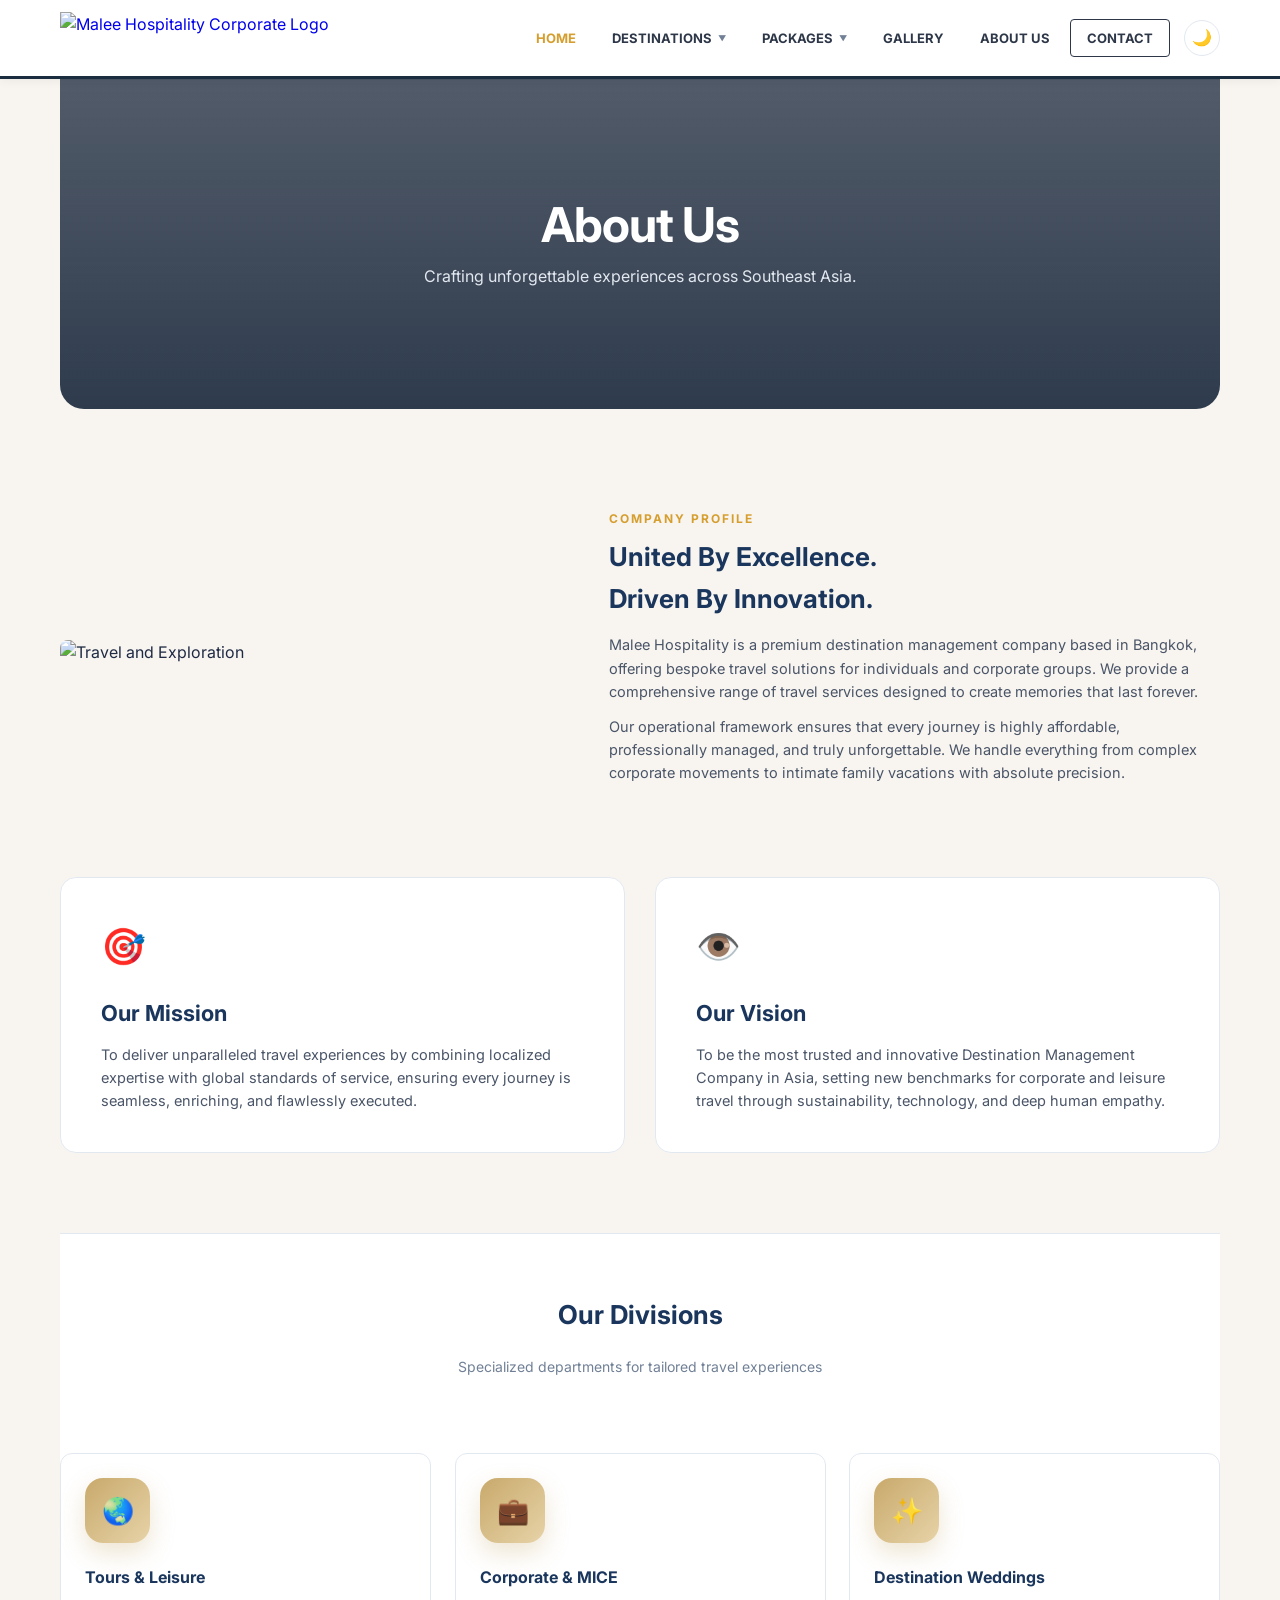
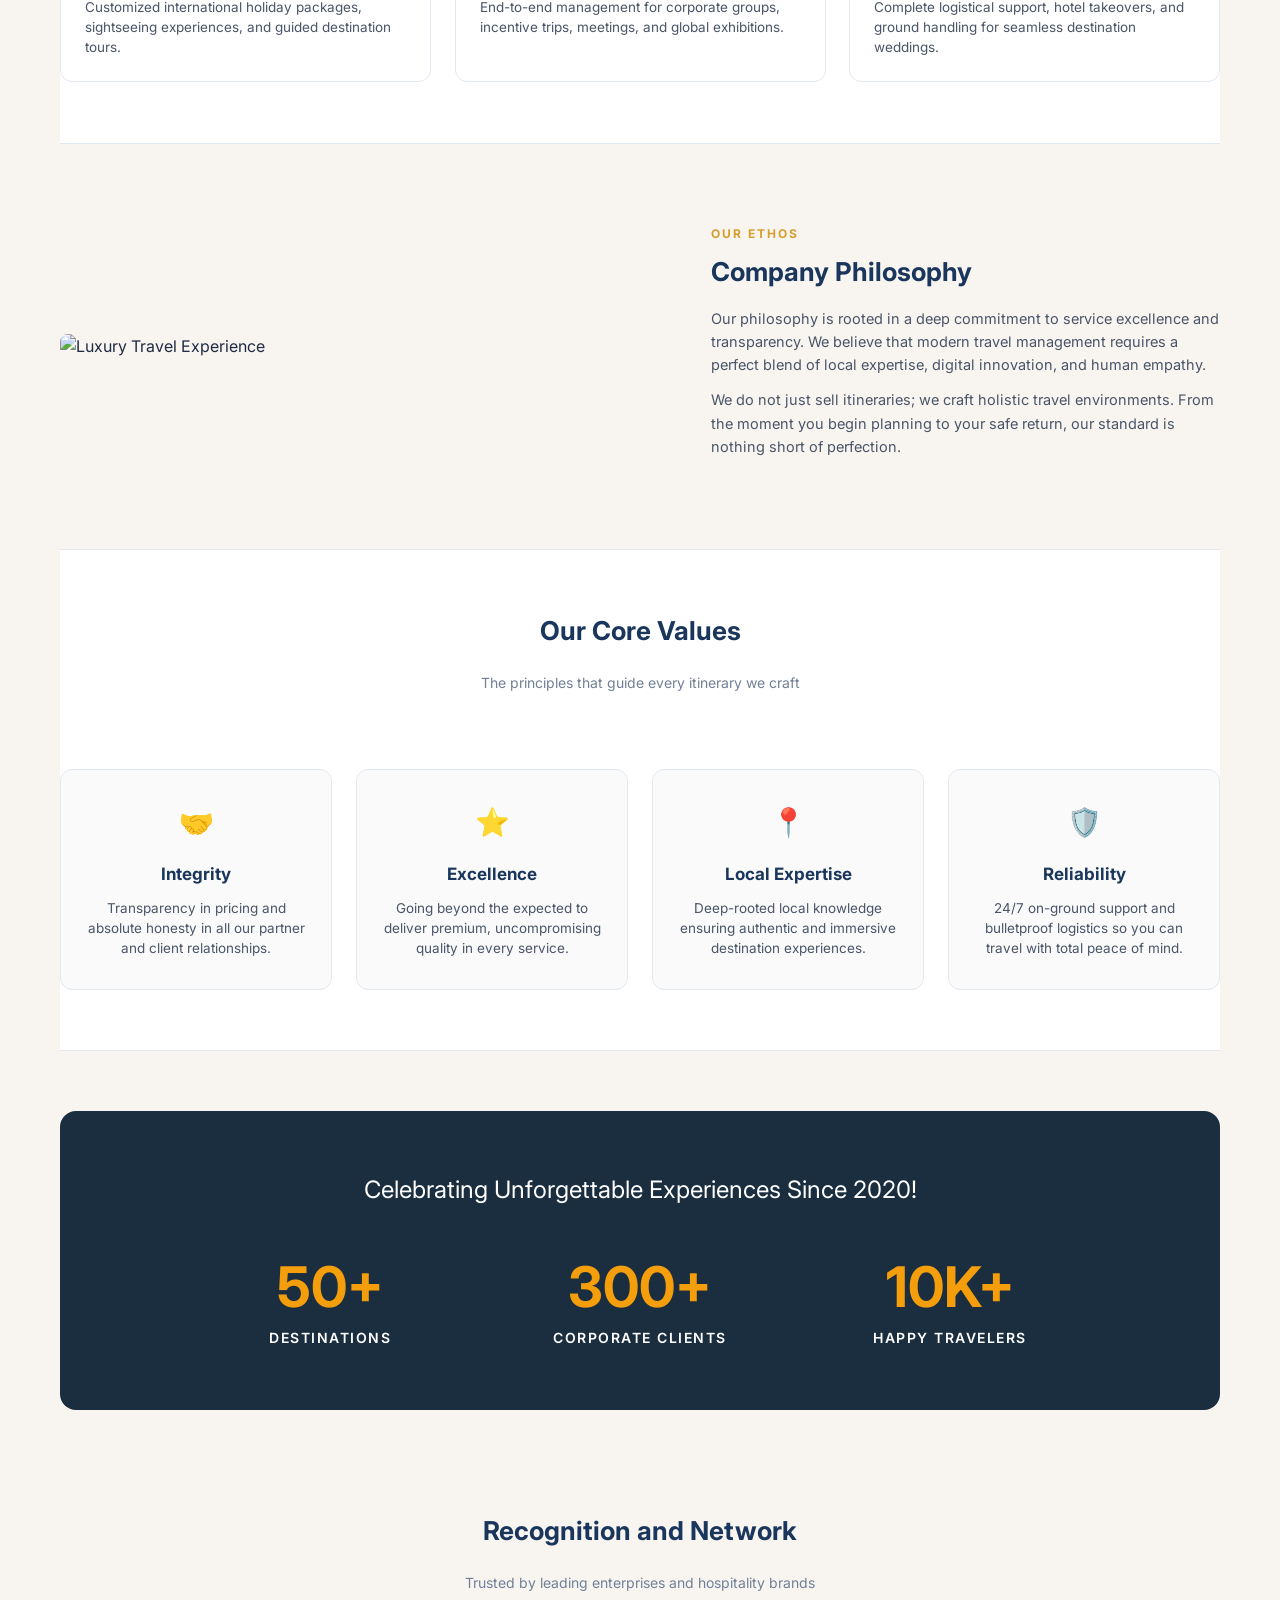
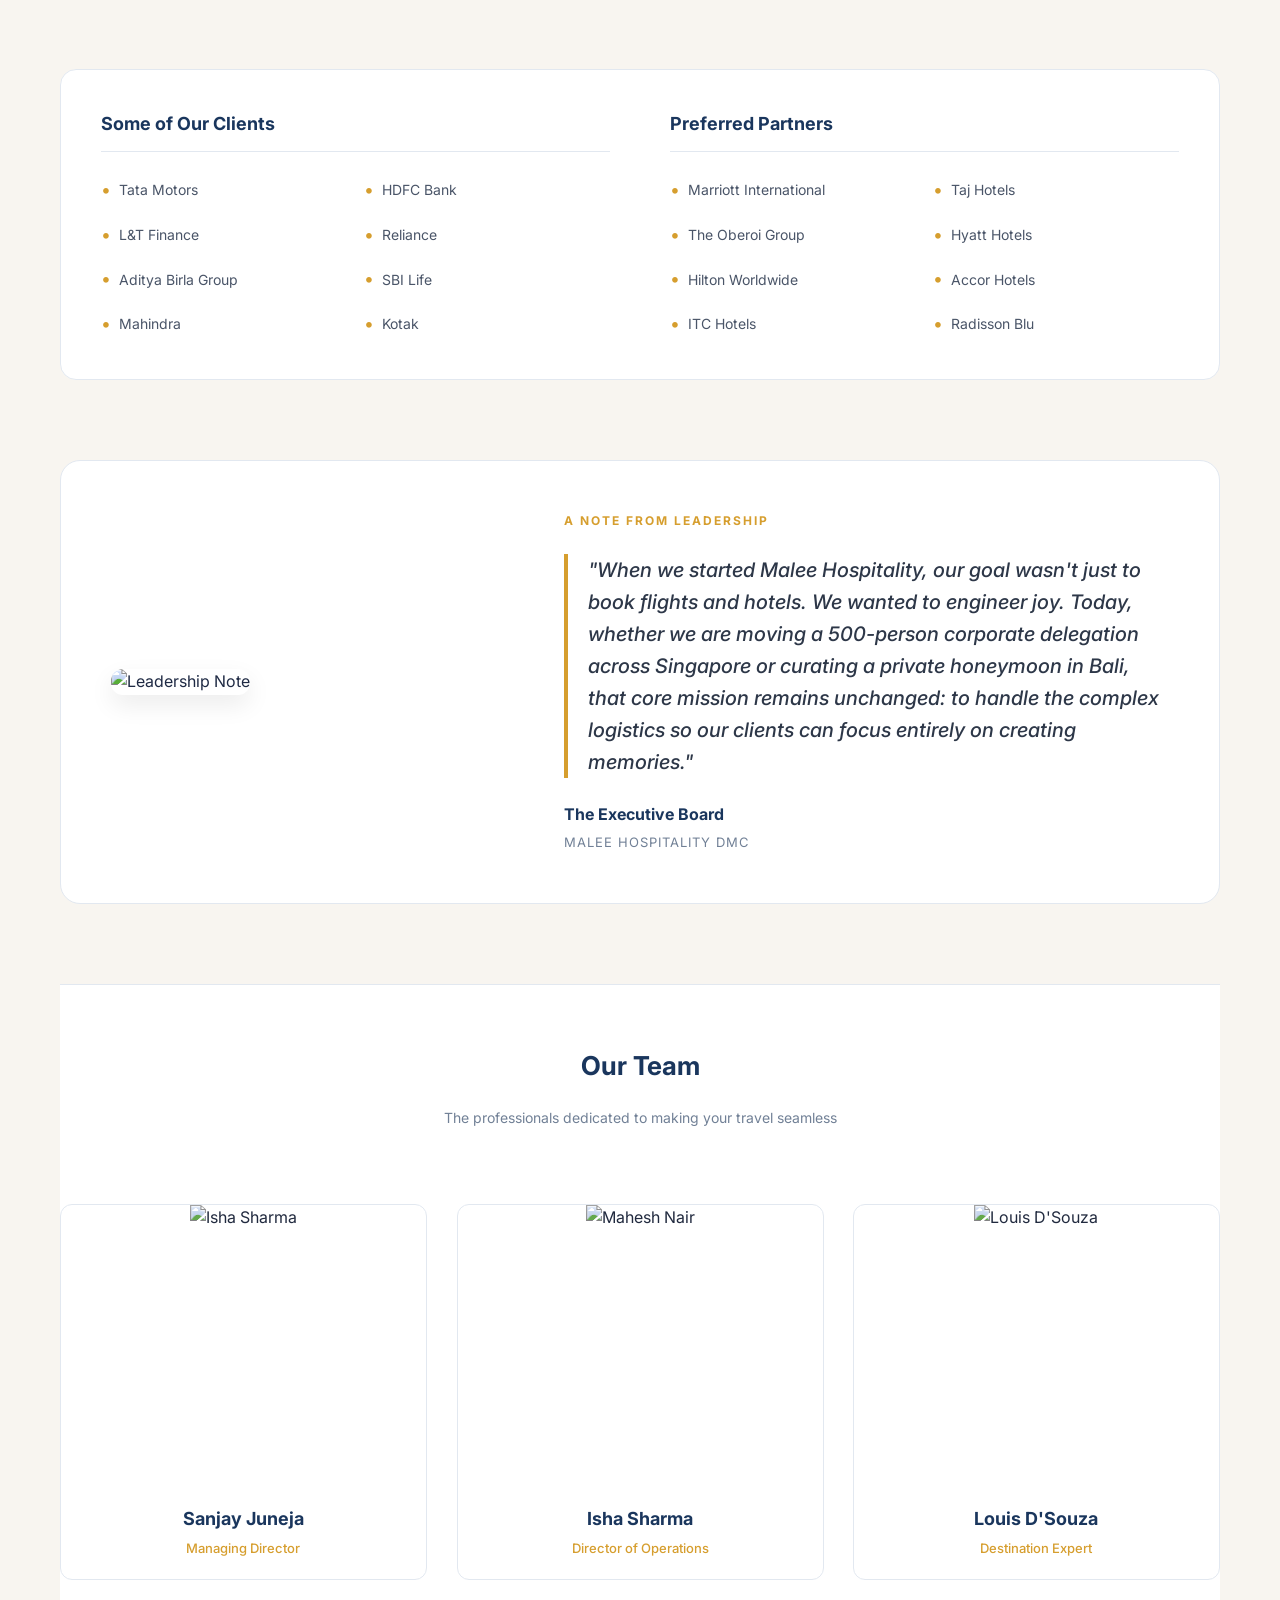
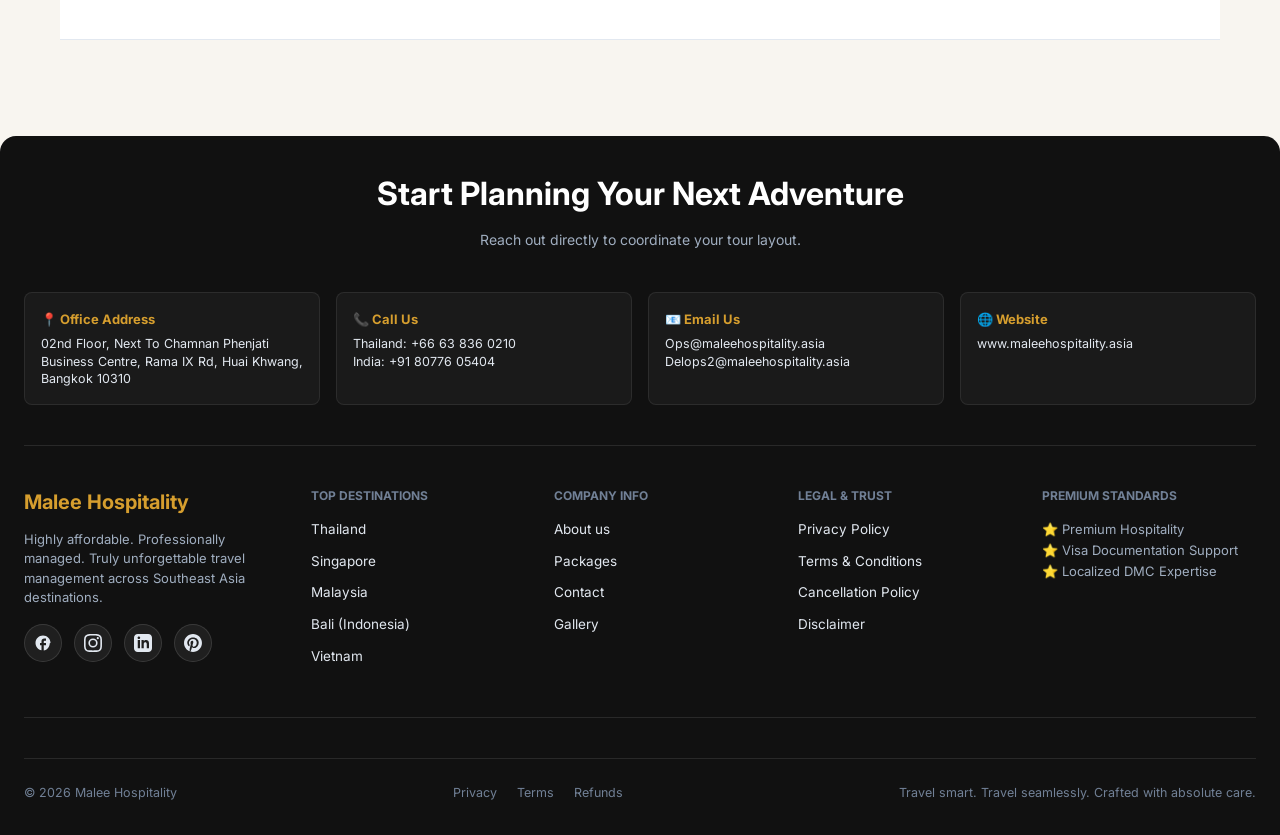
==== commit 4c7d5762: "updatefff" ====
--- a/about.html
+++ b/about.html
@@ -4,10 +4,16 @@
     <meta charset="UTF-8" />
     <meta name="viewport" content="width=device-width, initial-scale=1.0" />
     <title>About Us | Malee Hospitality</title>
-    <meta name="description" content="Learn more about Malee Hospitality, your trusted travel partner in Asia." />
+    <meta
+      name="description"
+      content="Learn more about Malee Hospitality, your trusted travel partner in Asia."
+    />
     <link rel="preconnect" href="https://fonts.googleapis.com" />
     <link rel="preconnect" href="https://fonts.gstatic.com" crossorigin />
-    <link href="https://fonts.googleapis.com/css2?family=Inter:wght@300;400;500;600;700&display=swap" rel="stylesheet" />
+    <link
+      href="https://fonts.googleapis.com/css2?family=Inter:wght@300;400;500;600;700&display=swap"
+      rel="stylesheet"
+    />
     <link rel="stylesheet" href="css/style.css" />
   </head>
   <body>
@@ -16,13 +22,29 @@
       <div class="header-container">
         <div class="brand-identity">
           <a href="index.html" class="logo-link">
-            <img src="https://maleehospitality.asia/wp-content/uploads/2023/06/Logo-Black-1.png" alt="Malee Hospitality Corporate Logo" class="brand-logo-img" />
+            <img
+              src="https://maleehospitality.asia/wp-content/uploads/2023/06/Logo-Black-1.png"
+              alt="Malee Hospitality Corporate Logo"
+              class="brand-logo-img"
+            />
           </a>
         </div>
+
         <nav class="navigation-menu" aria-label="Main Navigation">
-          <div class="nav-item"><a href="index.html" class="nav-link">HOME</a></div>
+          <div class="nav-item">
+            <a href="index.html" class="nav-link active">HOME</a>
+          </div>
+
           <div class="nav-item dropdown">
-            <a href="#" class="nav-link dropdown-toggle">DESTINATIONS <span class="arrow-indicator">▼</span></a>
+            <a
+              href="#"
+              class="nav-link dropdown-toggle"
+              aria-haspopup="true"
+              aria-expanded="false"
+            >
+              DESTINATIONS
+              <span class="arrow-indicator" aria-hidden="true">▼</span>
+            </a>
             <div class="dropdown-menu">
               <a href="#">Thailand</a>
               <a href="#">Bali</a>
@@ -31,17 +53,38 @@
               <a href="#">Vietnam</a>
             </div>
           </div>
+
           <div class="nav-item dropdown">
-            <a href="package.html" class="nav-link dropdown-toggle">PACKAGES <span class="arrow-indicator">▼</span></a>
+            <a
+              href="package.html"
+              class="nav-link dropdown-toggle"
+              aria-haspopup="true"
+              aria-expanded="false"
+            >
+              PACKAGES <span class="arrow-indicator" aria-hidden="true">▼</span>
+            </a>
             <div class="dropdown-menu">
               <a href="#">Honeymoon Escapes</a>
               <a href="#">Family Adventures</a>
               <a href="#">Corporate Groups</a>
             </div>
           </div>
-          <div class="nav-item"><a href="gallery.html" class="nav-link">GALLERY</a></div>
-          <div class="nav-item"><a href="contact.html" class="nav-link contact-button">CONTACT</a></div>
-          <button id="themeToggle" class="theme-toggle" aria-label="Toggle Dark Mode">
+
+          <div class="nav-item">
+            <a href="gallery.html" class="nav-link">GALLERY</a>
+          </div>
+          <div class="nav-item">
+            <a href="about.html" class="nav-link">ABOUT US</a>
+          </div>
+          <div class="nav-item">
+            <a href="contact.html" class="nav-link contact-button">CONTACT</a>
+          </div>
+
+          <button
+            id="themeToggle"
+            class="theme-toggle"
+            aria-label="Toggle Dark Mode"
+          >
             <span class="toggle-icon">🌙</span>
           </button>
         </nav>
@@ -53,7 +96,9 @@
       <section class="about-hero-banner smooth-reveal">
         <div class="banner-content">
           <h1 class="banner-heading">About Us</h1>
-          <p class="banner-subheading">Crafting unforgettable experiences across Southeast Asia.</p>
+          <p class="banner-subheading">
+            Crafting unforgettable experiences across Southeast Asia.
+          </p>
         </div>
       </section>
 
@@ -61,13 +106,26 @@
       <section class="section-container">
         <div class="about-grid">
           <div class="about-img-holder smooth-reveal">
-            <img src="https://images.unsplash.com/photo-1436491865332-7a61a109cc05?auto=format&fit=crop&w=800&q=80" alt="Travel and Exploration" />
+            <img
+              src="https://images.unsplash.com/photo-1436491865332-7a61a109cc05?auto=format&fit=crop&w=800&q=80"
+              alt="Travel and Exploration"
+            />
           </div>
           <div class="about-content smooth-reveal delay-1">
             <h4 class="section-kicker">COMPANY PROFILE</h4>
-            <h2>United By Excellence.<br>Driven By Innovation.</h2>
-            <p>Malee Hospitality is a premium destination management company based in Bangkok, offering bespoke travel solutions for individuals and corporate groups. We provide a comprehensive range of travel services designed to create memories that last forever.</p>
-            <p>Our operational framework ensures that every journey is highly affordable, professionally managed, and truly unforgettable. We handle everything from complex corporate movements to intimate family vacations with absolute precision.</p>
+            <h2>United By Excellence.<br />Driven By Innovation.</h2>
+            <p>
+              Malee Hospitality is a premium destination management company
+              based in Bangkok, offering bespoke travel solutions for
+              individuals and corporate groups. We provide a comprehensive range
+              of travel services designed to create memories that last forever.
+            </p>
+            <p>
+              Our operational framework ensures that every journey is highly
+              affordable, professionally managed, and truly unforgettable. We
+              handle everything from complex corporate movements to intimate
+              family vacations with absolute precision.
+            </p>
           </div>
         </div>
       </section>
@@ -78,12 +136,20 @@
           <div class="vm-card smooth-reveal">
             <div class="vm-icon">🎯</div>
             <h3>Our Mission</h3>
-            <p>To deliver unparalleled travel experiences by combining localized expertise with global standards of service, ensuring every journey is seamless, enriching, and flawlessly executed.</p>
+            <p>
+              To deliver unparalleled travel experiences by combining localized
+              expertise with global standards of service, ensuring every journey
+              is seamless, enriching, and flawlessly executed.
+            </p>
           </div>
           <div class="vm-card smooth-reveal delay-1">
             <div class="vm-icon">👁️</div>
             <h3>Our Vision</h3>
-            <p>To be the most trusted and innovative Destination Management Company in Asia, setting new benchmarks for corporate and leisure travel through sustainability, technology, and deep human empathy.</p>
+            <p>
+              To be the most trusted and innovative Destination Management
+              Company in Asia, setting new benchmarks for corporate and leisure
+              travel through sustainability, technology, and deep human empathy.
+            </p>
           </div>
         </div>
       </section>
@@ -92,23 +158,34 @@
       <section class="section-container bg-muted smooth-section">
         <div class="section-header center-align smooth-reveal">
           <h2>Our Divisions</h2>
-          <p class="center-subtitle">Specialized departments for tailored travel experiences</p>
+          <p class="center-subtitle">
+            Specialized departments for tailored travel experiences
+          </p>
         </div>
         <div class="why-grid divisions-grid">
           <div class="why-card minimal-card smooth-reveal">
             <div class="why-icon">🌏</div>
             <h3>Tours & Leisure</h3>
-            <p>Customized international holiday packages, sightseeing experiences, and guided destination tours.</p>
+            <p>
+              Customized international holiday packages, sightseeing
+              experiences, and guided destination tours.
+            </p>
           </div>
           <div class="why-card minimal-card smooth-reveal delay-1">
             <div class="why-icon">💼</div>
             <h3>Corporate & MICE</h3>
-            <p>End-to-end management for corporate groups, incentive trips, meetings, and global exhibitions.</p>
+            <p>
+              End-to-end management for corporate groups, incentive trips,
+              meetings, and global exhibitions.
+            </p>
           </div>
           <div class="why-card minimal-card smooth-reveal delay-2">
             <div class="why-icon">✨</div>
             <h3>Destination Weddings</h3>
-            <p>Complete logistical support, hotel takeovers, and ground handling for seamless destination weddings.</p>
+            <p>
+              Complete logistical support, hotel takeovers, and ground handling
+              for seamless destination weddings.
+            </p>
           </div>
         </div>
       </section>
@@ -119,11 +196,23 @@
           <div class="about-content smooth-reveal">
             <h4 class="section-kicker">OUR ETHOS</h4>
             <h2>Company Philosophy</h2>
-            <p>Our philosophy is rooted in a deep commitment to service excellence and transparency. We believe that modern travel management requires a perfect blend of local expertise, digital innovation, and human empathy.</p>
-            <p>We do not just sell itineraries; we craft holistic travel environments. From the moment you begin planning to your safe return, our standard is nothing short of perfection.</p>
+            <p>
+              Our philosophy is rooted in a deep commitment to service
+              excellence and transparency. We believe that modern travel
+              management requires a perfect blend of local expertise, digital
+              innovation, and human empathy.
+            </p>
+            <p>
+              We do not just sell itineraries; we craft holistic travel
+              environments. From the moment you begin planning to your safe
+              return, our standard is nothing short of perfection.
+            </p>
           </div>
           <div class="about-img-holder smooth-reveal delay-1">
-            <img src="https://images.unsplash.com/photo-1540339832862-474599807836?auto=format&fit=crop&w=800&q=80" alt="Luxury Travel Experience" />
+            <img
+              src="https://images.unsplash.com/photo-1540339832862-474599807836?auto=format&fit=crop&w=800&q=80"
+              alt="Luxury Travel Experience"
+            />
           </div>
         </div>
       </section>
@@ -132,28 +221,42 @@
       <section class="section-container bg-muted smooth-section">
         <div class="section-header center-align smooth-reveal">
           <h2>Our Core Values</h2>
-          <p class="center-subtitle">The principles that guide every itinerary we craft</p>
+          <p class="center-subtitle">
+            The principles that guide every itinerary we craft
+          </p>
         </div>
         <div class="values-grid">
           <div class="value-box smooth-reveal">
             <div class="value-icon">🤝</div>
             <h4>Integrity</h4>
-            <p>Transparency in pricing and absolute honesty in all our partner and client relationships.</p>
+            <p>
+              Transparency in pricing and absolute honesty in all our partner
+              and client relationships.
+            </p>
           </div>
           <div class="value-box smooth-reveal delay-1">
             <div class="value-icon">⭐</div>
             <h4>Excellence</h4>
-            <p>Going beyond the expected to deliver premium, uncompromising quality in every service.</p>
+            <p>
+              Going beyond the expected to deliver premium, uncompromising
+              quality in every service.
+            </p>
           </div>
           <div class="value-box smooth-reveal delay-2">
             <div class="value-icon">📍</div>
             <h4>Local Expertise</h4>
-            <p>Deep-rooted local knowledge ensuring authentic and immersive destination experiences.</p>
+            <p>
+              Deep-rooted local knowledge ensuring authentic and immersive
+              destination experiences.
+            </p>
           </div>
           <div class="value-box smooth-reveal delay-3">
             <div class="value-icon">🛡️</div>
             <h4>Reliability</h4>
-            <p>24/7 on-ground support and bulletproof logistics so you can travel with total peace of mind.</p>
+            <p>
+              24/7 on-ground support and bulletproof logistics so you can travel
+              with total peace of mind.
+            </p>
           </div>
         </div>
       </section>
@@ -164,15 +267,21 @@
           <h2>Celebrating Unforgettable Experiences Since 2020!</h2>
           <div class="stats-grid">
             <div class="stat-item">
-              <span class="stat-number"><span class="counter" data-target="50">0</span>+</span>
+              <span class="stat-number"
+                ><span class="counter" data-target="50">0</span>+</span
+              >
               <span class="stat-label">Destinations</span>
             </div>
             <div class="stat-item">
-              <span class="stat-number"><span class="counter" data-target="300">0</span>+</span>
+              <span class="stat-number"
+                ><span class="counter" data-target="300">0</span>+</span
+              >
               <span class="stat-label">Corporate Clients</span>
             </div>
             <div class="stat-item">
-              <span class="stat-number"><span class="counter" data-target="10">0</span>K+</span>
+              <span class="stat-number"
+                ><span class="counter" data-target="10">0</span>K+</span
+              >
               <span class="stat-label">Happy Travelers</span>
             </div>
           </div>
@@ -184,9 +293,11 @@
         <div class="network-container smooth-reveal">
           <div class="section-header center-align">
             <h2>Recognition and Network</h2>
-            <p class="center-subtitle">Trusted by leading enterprises and hospitality brands</p>
-          </div>
-          
+            <p class="center-subtitle">
+              Trusted by leading enterprises and hospitality brands
+            </p>
+          </div>
+
           <div class="clients-partners-wrapper">
             <div class="network-column">
               <h3 class="network-title">Some of Our Clients</h3>
@@ -222,12 +333,20 @@
       <section class="section-container">
         <div class="founder-grid">
           <div class="founder-img smooth-reveal">
-            <img src="https://images.unsplash.com/photo-1556761175-5973dc0f32e7?auto=format&fit=crop&w=600&q=80" alt="Leadership Note">
+            <img
+              src="https://images.unsplash.com/photo-1556761175-5973dc0f32e7?auto=format&fit=crop&w=600&q=80"
+              alt="Leadership Note"
+            />
           </div>
           <div class="founder-content smooth-reveal delay-1">
             <h4 class="section-kicker">A NOTE FROM LEADERSHIP</h4>
             <blockquote class="founder-quote">
-              "When we started Malee Hospitality, our goal wasn't just to book flights and hotels. We wanted to engineer joy. Today, whether we are moving a 500-person corporate delegation across Singapore or curating a private honeymoon in Bali, that core mission remains unchanged: to handle the complex logistics so our clients can focus entirely on creating memories."
+              "When we started Malee Hospitality, our goal wasn't just to book
+              flights and hotels. We wanted to engineer joy. Today, whether we
+              are moving a 500-person corporate delegation across Singapore or
+              curating a private honeymoon in Bali, that core mission remains
+              unchanged: to handle the complex logistics so our clients can
+              focus entirely on creating memories."
             </blockquote>
             <div class="founder-signature">
               <h5>The Executive Board</h5>
@@ -241,30 +360,41 @@
       <section class="section-container bg-muted smooth-section">
         <div class="section-header center-align smooth-reveal">
           <h2>Our Team</h2>
-          <p class="center-subtitle">The professionals dedicated to making your travel seamless</p>
+          <p class="center-subtitle">
+            The professionals dedicated to making your travel seamless
+          </p>
         </div>
         <div class="team-grid">
           <div class="team-card smooth-reveal">
             <div class="team-img">
-              <img src="https://images.unsplash.com/photo-1573496359142-b8d87734a5a2?auto=format&fit=crop&w=400&q=80" alt="Isha Sharma">
+              <img
+                src="https://images.unsplash.com/photo-1573496359142-b8d87734a5a2?auto=format&fit=crop&w=400&q=80"
+                alt="Isha Sharma"
+              />
+            </div>
+            <div class="team-info">
+              <h4>Sanjay Juneja</h4>
+              <p>Managing Director</p>
+            </div>
+          </div>
+          <div class="team-card smooth-reveal delay-1">
+            <div class="team-img">
+              <img
+                src="https://images.unsplash.com/photo-1560250097-0b93528c311a?auto=format&fit=crop&w=400&q=80"
+                alt="Mahesh Nair"
+              />
             </div>
             <div class="team-info">
               <h4>Isha Sharma</h4>
               <p>Director of Operations</p>
             </div>
           </div>
-          <div class="team-card smooth-reveal delay-1">
-            <div class="team-img">
-              <img src="https://images.unsplash.com/photo-1560250097-0b93528c311a?auto=format&fit=crop&w=400&q=80" alt="Mahesh Nair">
-            </div>
-            <div class="team-info">
-              <h4>Mahesh Nair</h4>
-              <p>Head of Corporate MICE</p>
-            </div>
-          </div>
           <div class="team-card smooth-reveal delay-2">
             <div class="team-img">
-              <img src="https://images.unsplash.com/photo-1519085360753-af0119f7cbe7?auto=format&fit=crop&w=400&q=80" alt="Louis D'Souza">
+              <img
+                src="https://images.unsplash.com/photo-1519085360753-af0119f7cbe7?auto=format&fit=crop&w=400&q=80"
+                alt="Louis D'Souza"
+              />
             </div>
             <div class="team-info">
               <h4>Louis D'Souza</h4>
@@ -276,15 +406,19 @@
     </main>
 
     <!-- FOOTER -->
-    <footer id="contact" class="immersive-footer">
-      <div class="footer-hero-cta smooth-reveal">
+     <footer id="contact" class="immersive-footer">
+      <div class="footer-hero-cta">
         <h2>Start Planning Your Next Adventure</h2>
         <p>Reach out directly to coordinate your tour layout.</p>
       </div>
-      <div class="contact-box-grid smooth-reveal">
+
+      <div class="contact-box-grid">
         <div class="contact-pill-item">
           <h5>📍 Office Address</h5>
-          <p>02nd Floor, Next To Chamnan Phenjati Business Centre, Rama IX Rd, Huai Khwang, Bangkok 10310</p>
+          <p>
+            02nd Floor, Next To Chamnan Phenjati Business Centre, Rama IX Rd,
+            Huai Khwang, Bangkok 10310
+          </p>
         </div>
         <div class="contact-pill-item">
           <h5>📞 Call Us</h5>
@@ -292,23 +426,127 @@
         </div>
         <div class="contact-pill-item">
           <h5>📧 Email Us</h5>
-          <p>Ops@maleehospitality.asia</p>
+          <p>Ops@maleehospitality.asia<br />Delops2@maleehospitality.asia</p>
         </div>
         <div class="contact-pill-item">
           <h5>🌐 Website</h5>
           <p>www.maleehospitality.asia</p>
         </div>
       </div>
+
       <div class="footer-divider"></div>
+
+      <div class="footer-links-container">
+        <div class="brand-column">
+          <div class="footer-logo">Malee Hospitality</div>
+          <p>
+            Highly affordable. Professionally managed. Truly unforgettable
+            travel management across Southeast Asia destinations.
+          </p>
+
+          <div class="footer-social-wrapper">
+            <a
+              href="https://www.facebook.com/malee.hospitality.7/"
+              class="social-icon-link"
+              aria-label="Follow Malee Hospitality on Facebook"
+              target="_blank"
+              rel="noopener"
+            >
+              <svg viewBox="0 0 24 24">
+                <path
+                  d="M22 12c0-5.52-4.48-10-10-10S2 6.48 2 12c0 4.84 3.44 8.87 8 9.8V15H8v-3h2V9.5C10 7.57 11.57 6 13.5 6H16v3h-2c-.55 0-1 .45-1 1v2h3v3h-3v6.95c4.56-.93 8-4.96 8-9.75z"
+                />
+              </svg>
+            </a>
+            <a
+              href="https://www.instagram.com/maleehospitality_/"
+              class="social-icon-link"
+              aria-label="Follow Malee Hospitality on Instagram"
+              target="_blank"
+              rel="noopener"
+            >
+              <svg viewBox="0 0 24 24">
+                <path
+                  d="M12 2.163c3.204 0 3.584.012 4.85.07 3.252.148 4.771 1.691 4.919 4.919.058 1.265.069 1.645.069 4.849 0 3.205-.012 3.584-.069 4.849-.149 3.225-1.664 4.771-4.919 4.919-1.266.058-1.644.07-4.85.07-3.204 0-3.584-.012-4.849-.07-3.26-.149-4.771-1.699-4.919-4.92-.058-1.265-.07-1.644-.07-4.849 0-3.204.013-3.583.07-4.849.149-3.227 1.664-4.771 4.919-4.919 1.266-.057 1.645-.069 4.849-.069zM12 0C8.741 0 8.333.014 7.053.072 2.695.272.273 2.69.073 7.051.014 8.333 0 8.741 0 12c0 3.259.014 3.668.072 4.948.2 4.358 2.618 6.78 6.98 6.98 1.281.058 1.689.072 4.948.072 3.259 0 3.668-.014 4.948-.072 4.354-.2 6.782-2.618 6.979-6.98.059-1.28.073-1.689.073-4.948 0-3.259-.014-3.667-.072-4.947-.196-4.354-2.617-6.78-6.979-6.98C15.668.014 15.259 0 12 0zm0 5.838a6.162 6.162 0 1 0 0 12.324 6.162 6.162 0 0 0 0-12.324zM12 16a4 4 0 1 1 0-8 4 4 0 0 1 0 8zm6.406-11.845a1.44 1.44 0 1 0 0 2.881 1.44 1.44 0 0 0 0-2.881z"
+                />
+              </svg>
+            </a>
+            <a
+              href="https://in.linkedin.com/company/malee-hospitality-dmc"
+              class="social-icon-link"
+              aria-label="Follow Malee Hospitality on LinkedIn"
+              target="_blank"
+              rel="noopener"
+            >
+              <svg viewBox="0 0 24 24">
+                <path
+                  d="M19 0h-14c-2.761 0-5 2.239-5 5v14c0 2.761 2.239 5 5 5h14c2.762 0 5-2.239 5-5v-14c0-2.761-2.238-5-5-5zm-11 19h-3v-11h3v11zm-1.5-12.268c-.966 0-1.75-.79-1.75-1.764s.784-1.764 1.75-1.764 1.75.79 1.75 1.764-.783 1.764-1.75 1.764zm13.5 12.268h-3v-5.604c0-3.368-4-3.113-4 0v5.604h-3v-11h3v1.765c1.396-2.586 7-2.777 7 2.476v6.759z"
+                />
+              </svg>
+            </a>
+            <a
+              href="https://in.pinterest.com/maleehospitalityofficial/"
+              class="social-icon-link"
+              aria-label="Follow Malee Hospitality on Pinterest"
+              target="_blank"
+              rel="noopener"
+            >
+              <svg viewBox="0 0 24 24">
+                <path
+                  d="M12.017 0C5.396 0 .029 5.367.029 11.987c0 5.079 3.158 9.417 7.618 11.162-.105-.949-.199-2.403.041-3.439.219-.937 1.406-5.966 1.406-5.966s-.359-.72-.359-1.781c0-1.663.967-2.911 2.168-2.911 1.024 0 1.518.769 1.518 1.688 0 1.029-.653 2.567-.992 3.992-.285 1.193.6 2.165 1.775 2.165 2.128 0 3.768-2.245 3.768-5.487 0-2.861-2.063-4.869-5.008-4.869-3.41 0-5.409 2.562-5.409 5.199 0 1.033.394 2.143.889 2.741.099.12.112.225.085.345-.09.375-.293 1.199-.334 1.363-.053.211-.174.256-.402.147-1.492-.692-2.425-2.871-2.425-4.617 0-3.76 2.735-7.214 7.874-7.214 4.134 0 7.346 2.953 7.346 6.886 0 4.112-2.591 7.419-6.19 7.419-1.209 0-2.344-.627-2.733-1.369l-.746 2.839c-.269 1.026-1 2.311-1.492 3.111 1.12.346 2.309.531 3.546.531 6.62 0 11.988-5.366 11.988-11.987C24.005 5.367 18.636 0 12.017 0z"
+                />
+              </svg>
+            </a>
+          </div>
+        </div>
+
+        <div class="links-column">
+          <h4>Top Destinations</h4>
+          <a href="#">Thailand</a>
+          <a href="#">Singapore</a>
+          <a href="#">Malaysia</a>
+          <a href="#">Bali (Indonesia)</a>
+          <a href="#">Vietnam</a>
+        </div>
+
+        <div class="links-column">
+          <h4>Company Info</h4>
+          <a href="index.html">About us</a>
+          <a href="#packages">Packages</a>
+          <a href="contact.html">Contact</a>
+          <a href="gallery.html">Gallery</a>
+        </div>
+
+        <div class="links-column">
+          <h4>Legal & Trust</h4>
+          <a href="privacy-policy.html">Privacy Policy</a>
+          <a href="terms-conditions.html">Terms & Conditions</a>
+          <a href="cancellation-refund.html">Cancellation Policy</a>
+          <a href="disclaimer.html">Disclaimer</a>
+        </div>
+
+        <div class="links-column">
+          <h4>Premium Standards</h4>
+          <p style="font-size: 13px; color: #a0aec0; line-height: 1.6">
+            ⭐ Premium Hospitality<br />⭐ Visa Documentation Support<br />⭐
+            Localized DMC Expertise
+          </p>
+        </div>
+      </div>
+
+      <div class="footer-divider"></div>
+
       <div class="footer-bottom">
         <div>© 2026 Malee Hospitality</div>
         <div class="legal-links-column">
           <a href="privacy-policy.html">Privacy</a>
           <a href="terms-conditions.html">Terms</a>
-        </div>
+          <a href="cancellation-refund.html">Refunds</a>
+        </div>
+        <div>Travel smart. Travel seamlessly. Crafted with absolute care.</div>
       </div>
     </footer>
 
     <script src="js/app.js"></script>
   </body>
-</html>+</html>
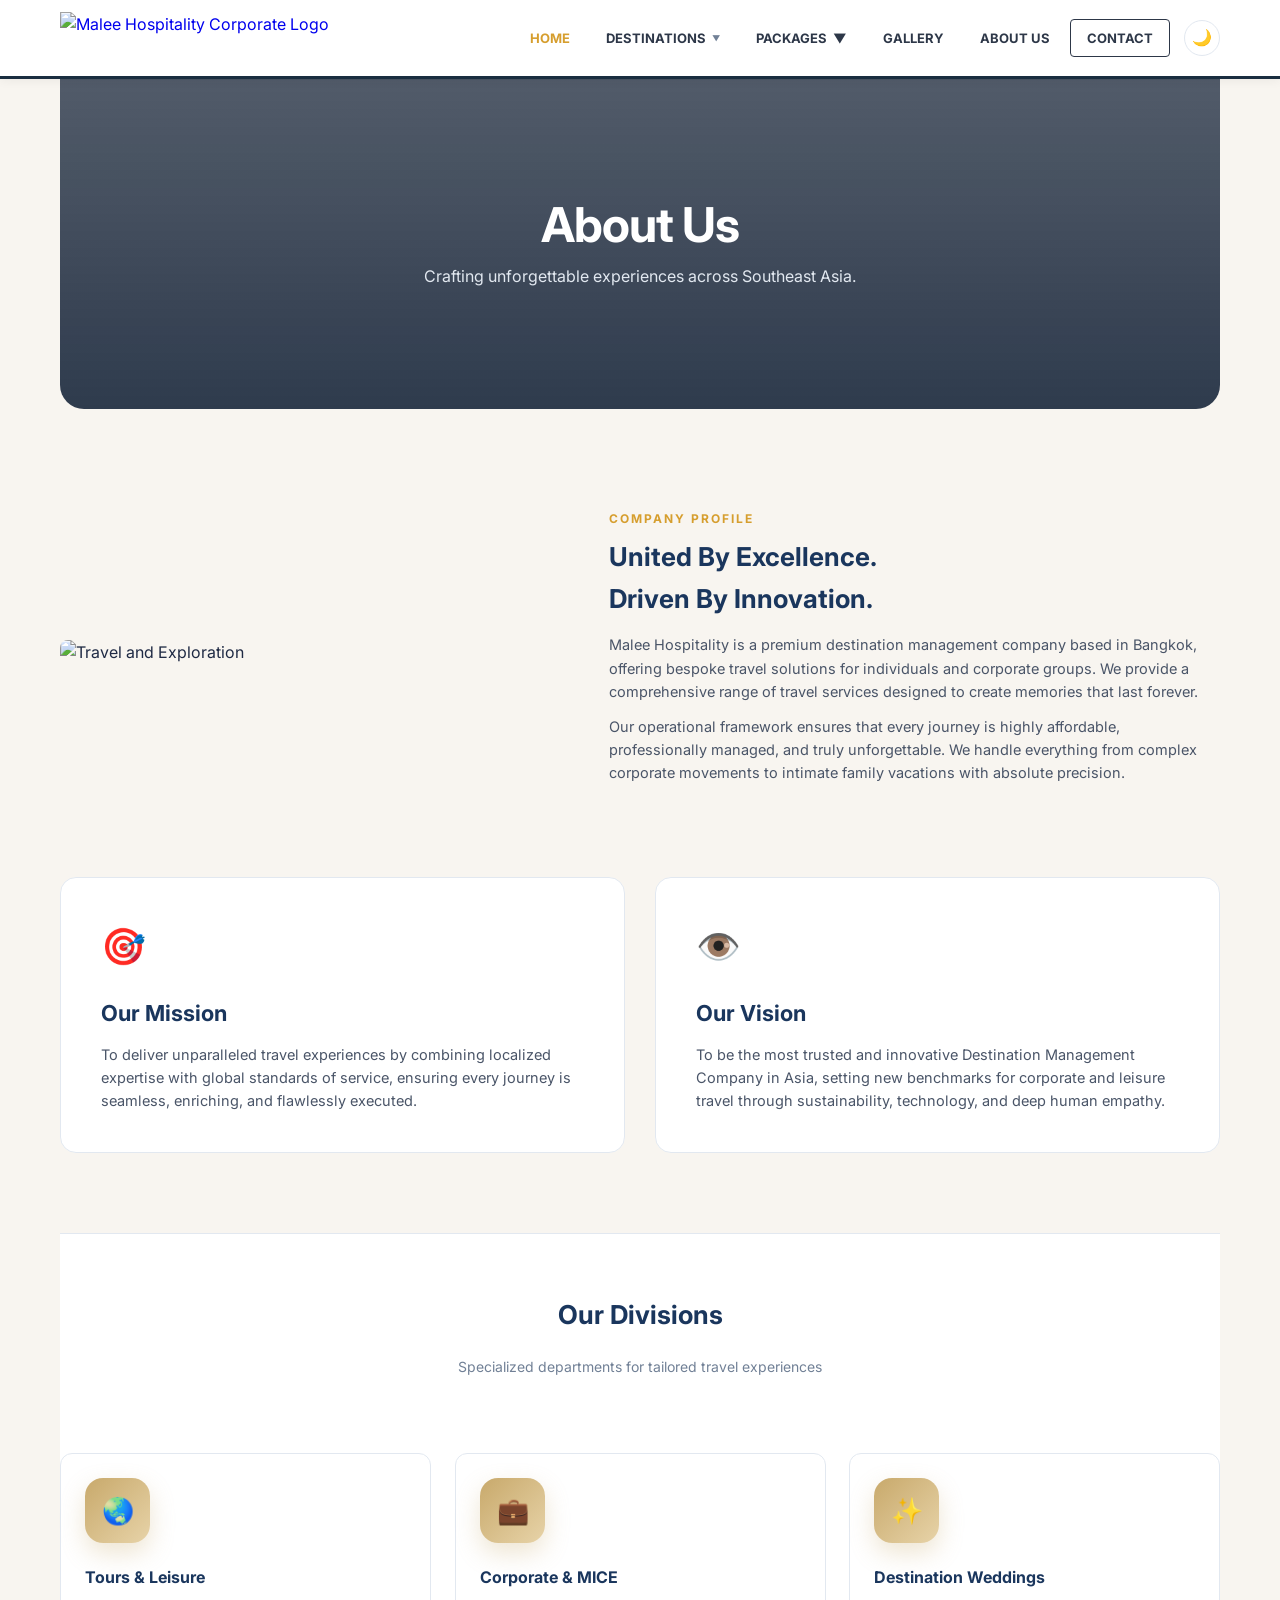
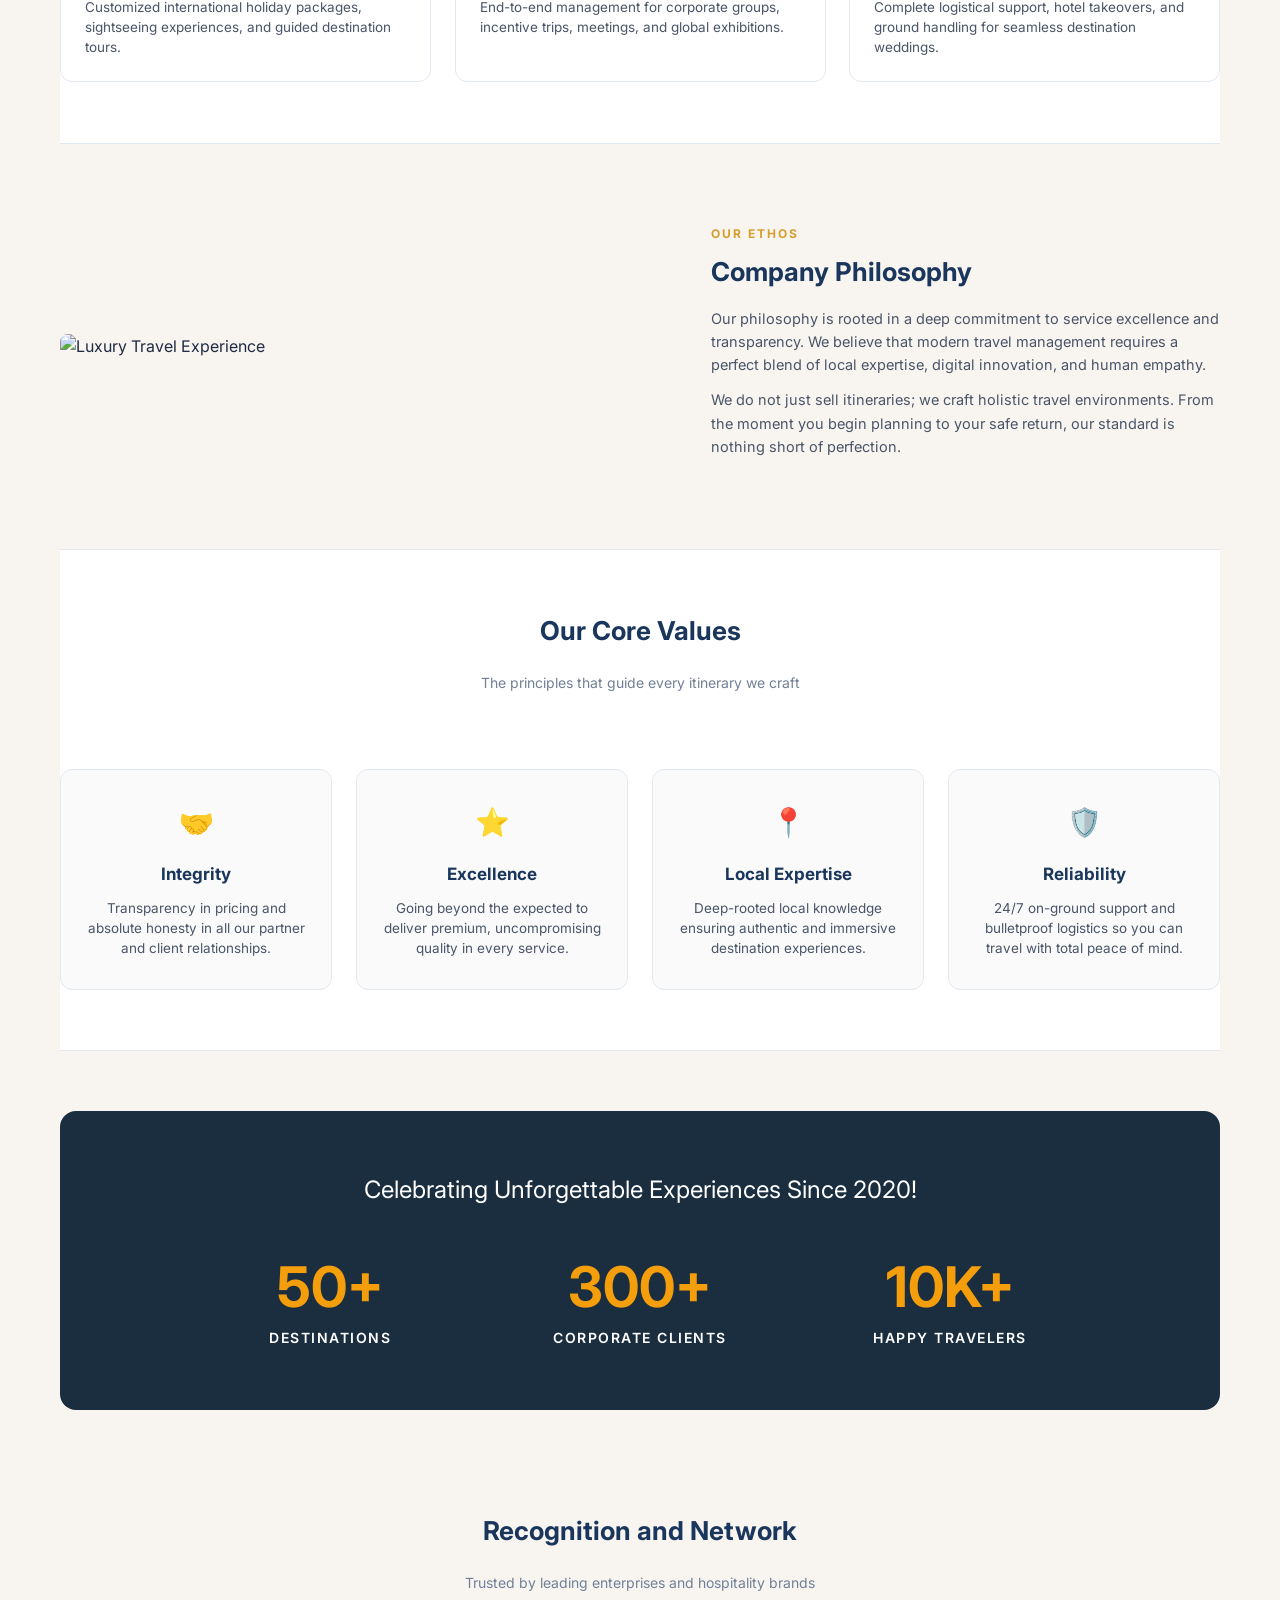
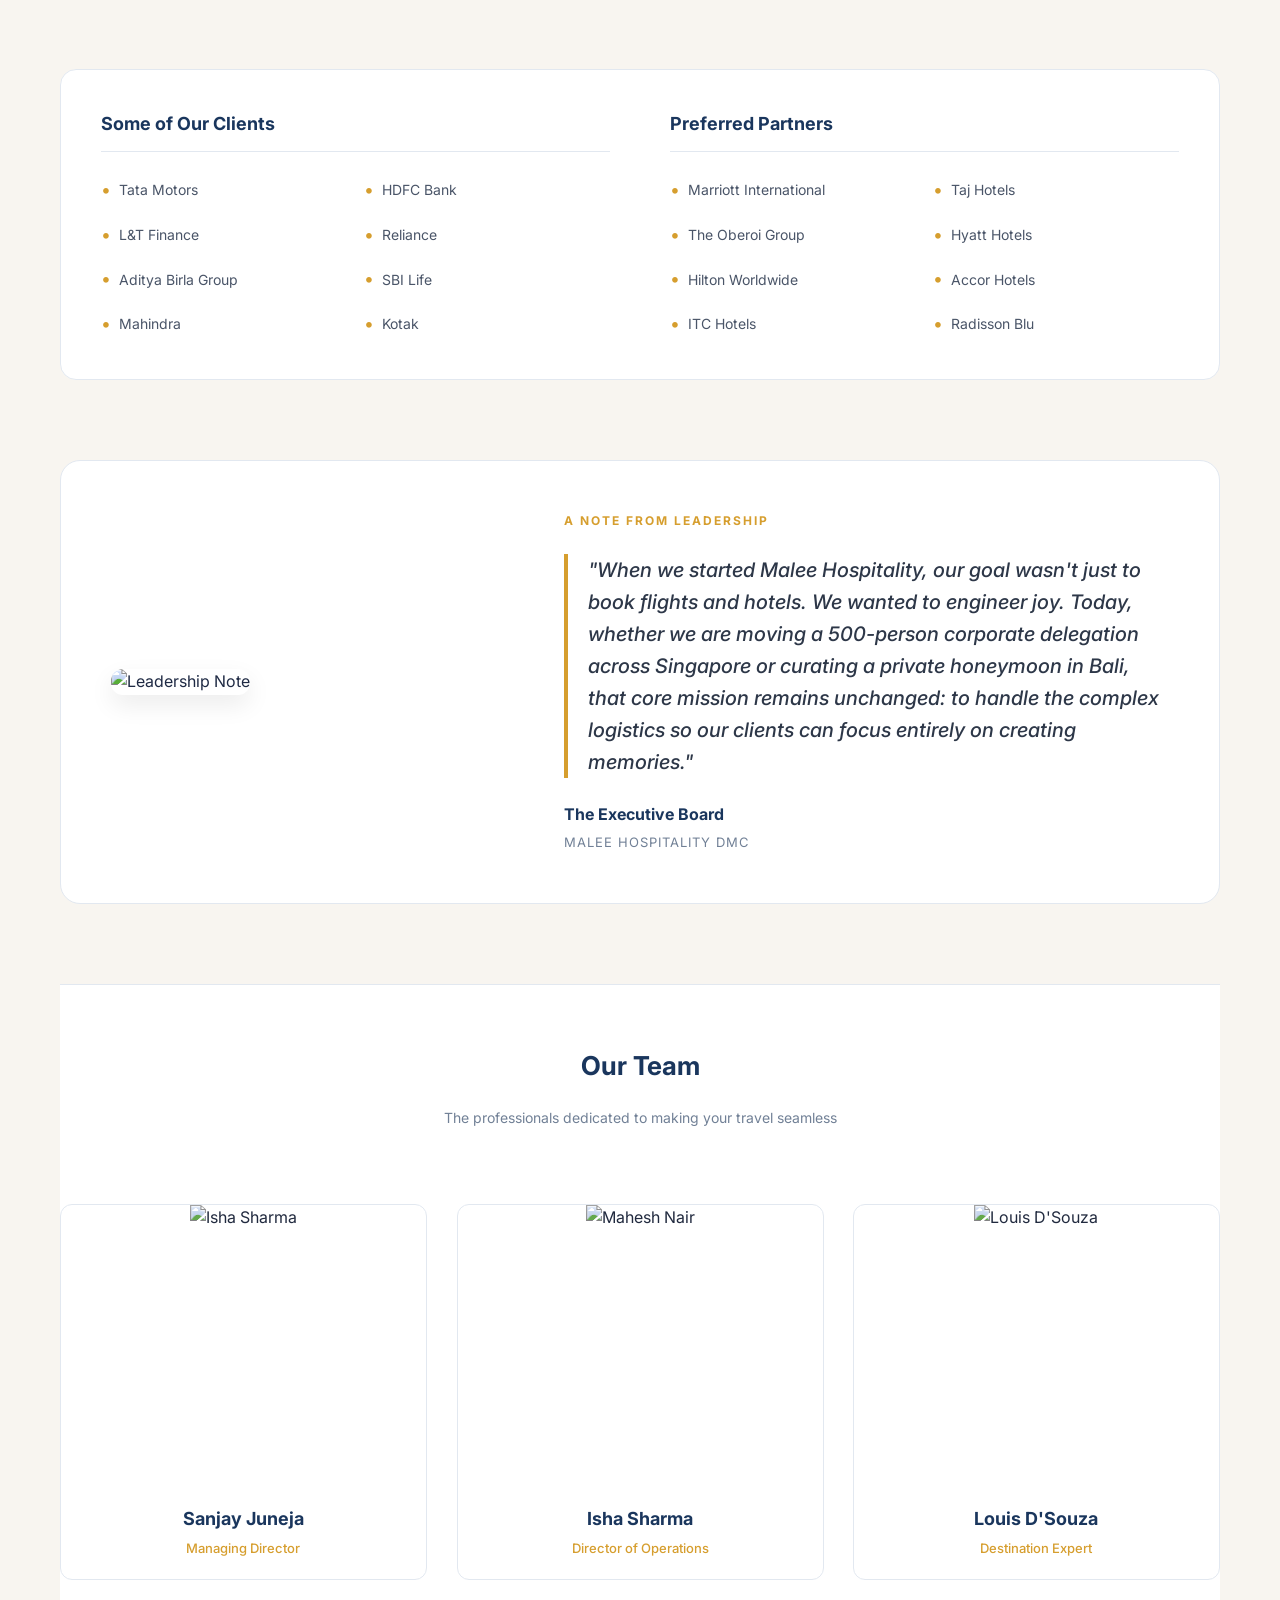
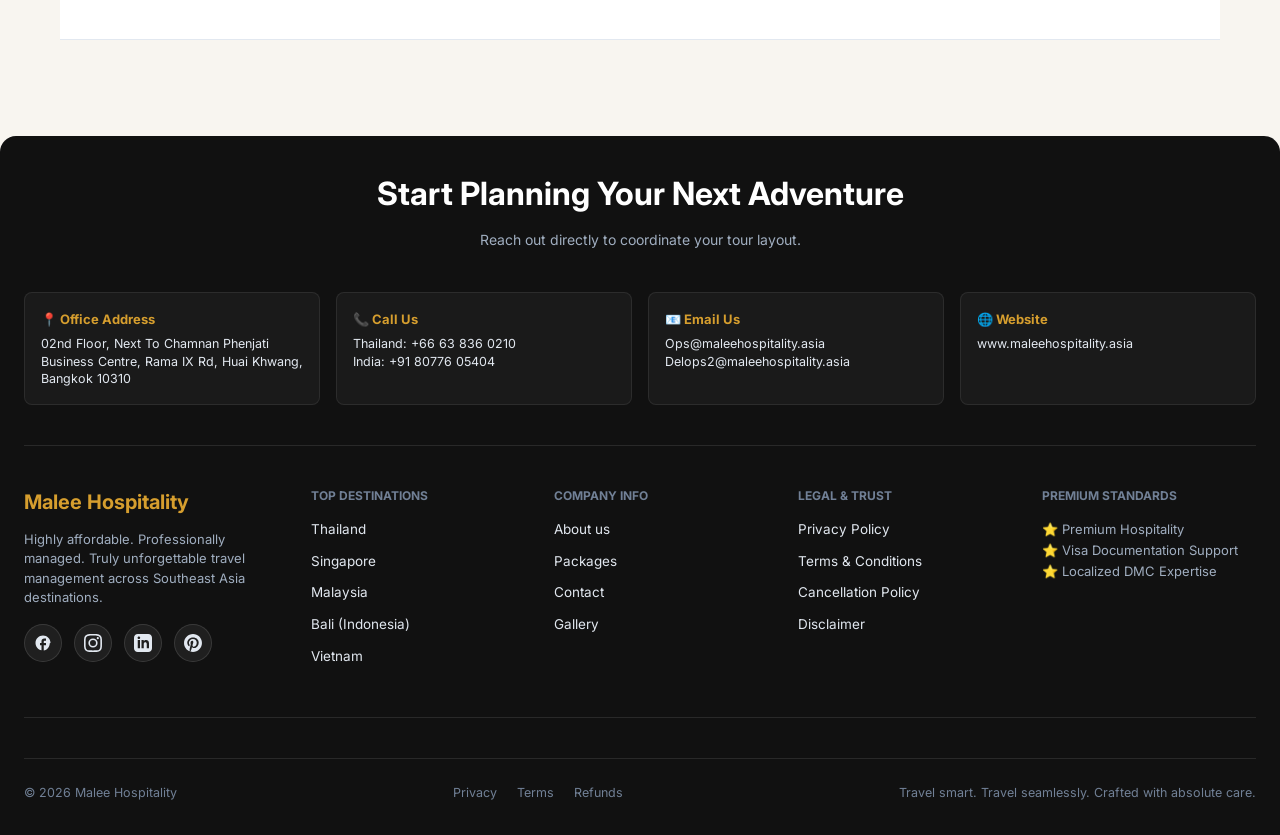
==== commit 2f22dbaa: "DSCSDded" ====
--- a/about.html
+++ b/about.html
@@ -61,13 +61,13 @@
               aria-haspopup="true"
               aria-expanded="false"
             >
-              PACKAGES <span class="arrow-indicator" aria-hidden="true">▼</span>
+              PACKAGES <span aria-hidden="true">▼</span>
             </a>
-            <div class="dropdown-menu">
+            <!-- <div class="dropdown-menu">
               <a href="#">Honeymoon Escapes</a>
               <a href="#">Family Adventures</a>
               <a href="#">Corporate Groups</a>
-            </div>
+            </div> -->
           </div>
 
           <div class="nav-item">
@@ -406,7 +406,7 @@
     </main>
 
     <!-- FOOTER -->
-     <footer id="contact" class="immersive-footer">
+    <footer id="contact" class="immersive-footer">
       <div class="footer-hero-cta">
         <h2>Start Planning Your Next Adventure</h2>
         <p>Reach out directly to coordinate your tour layout.</p>
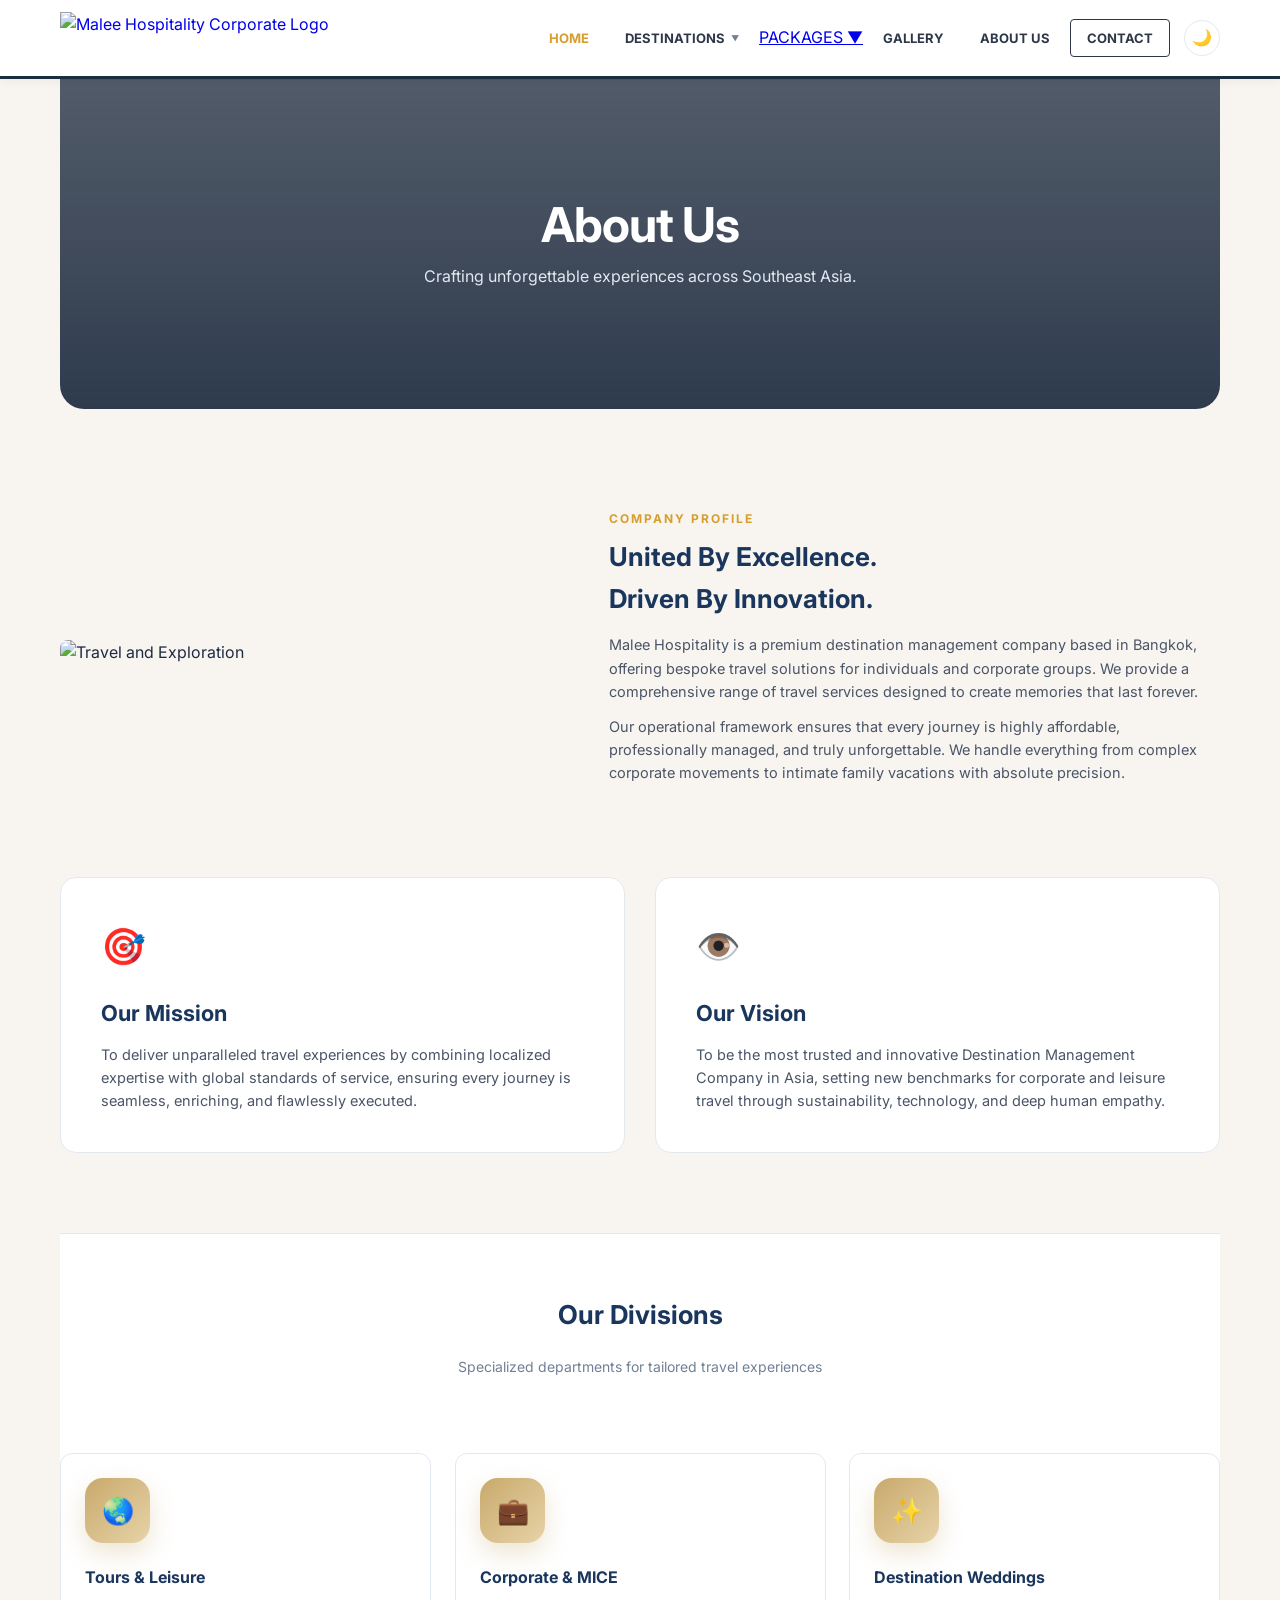
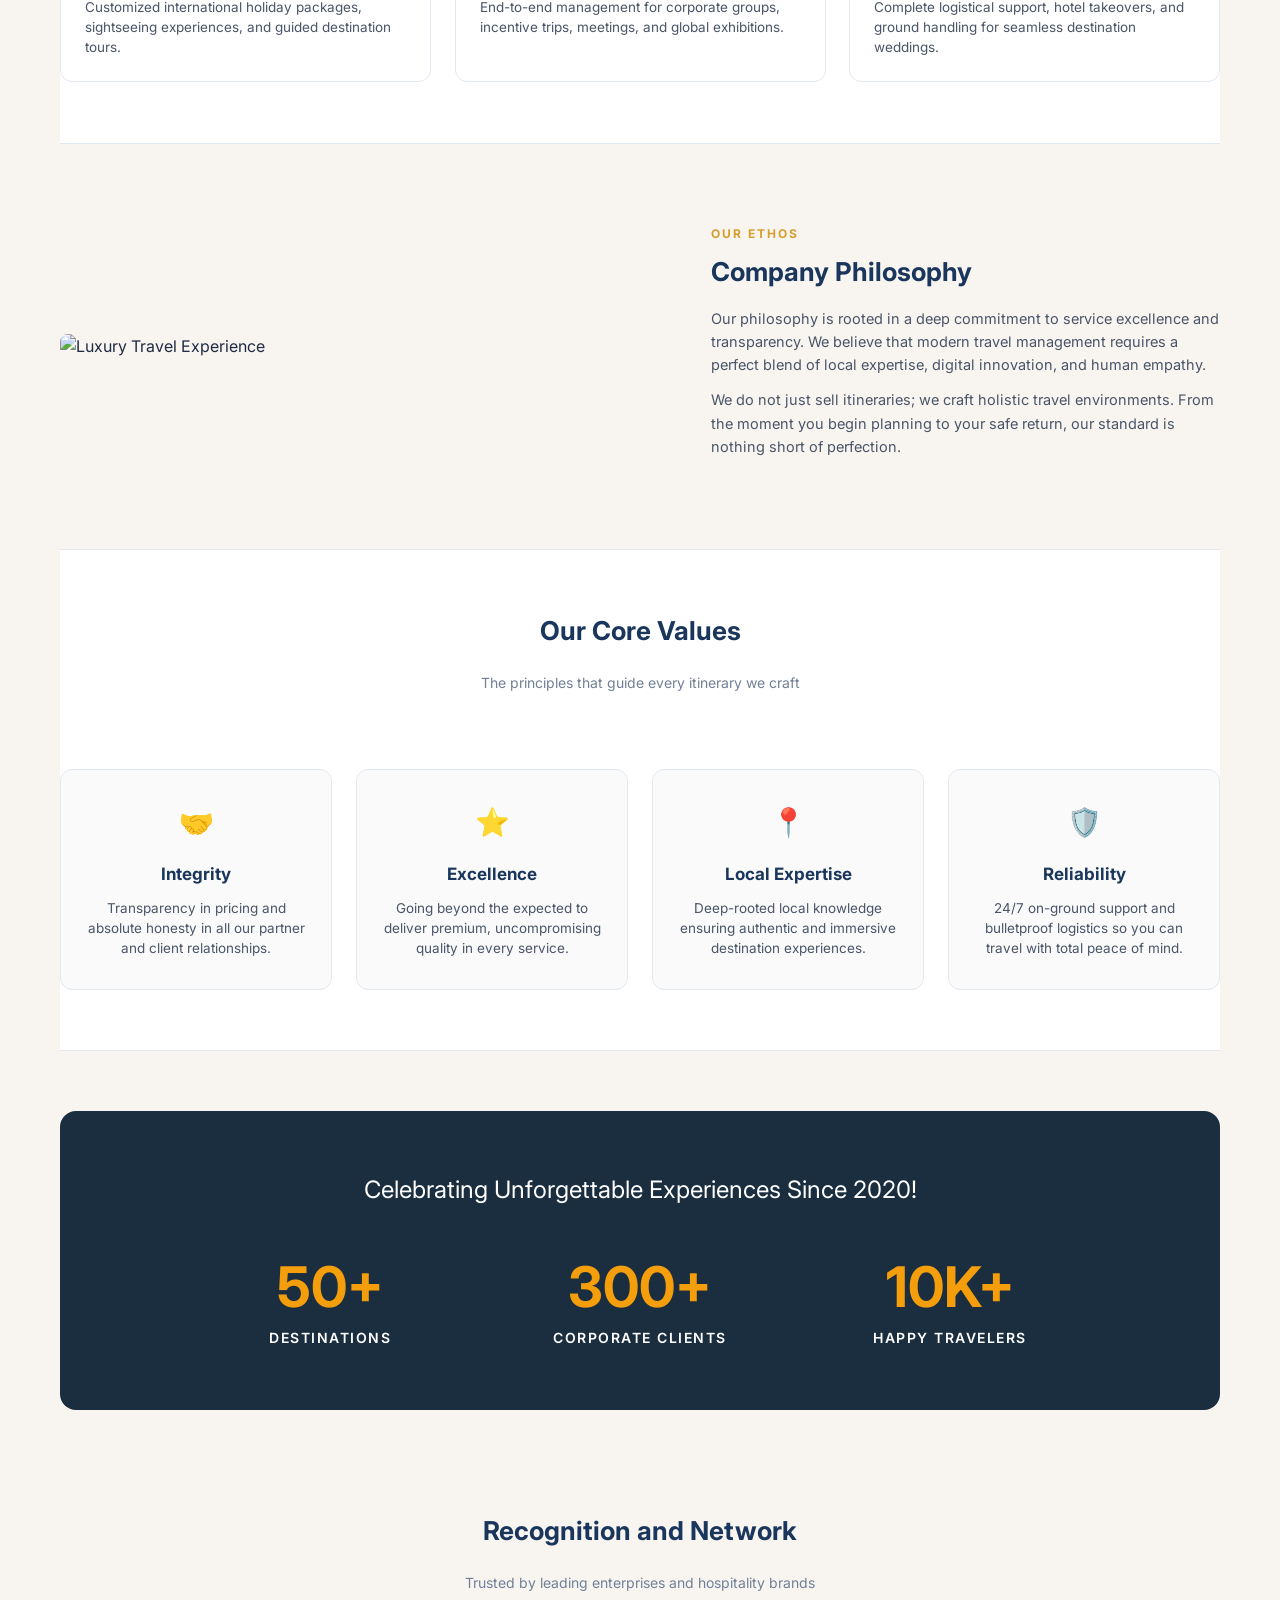
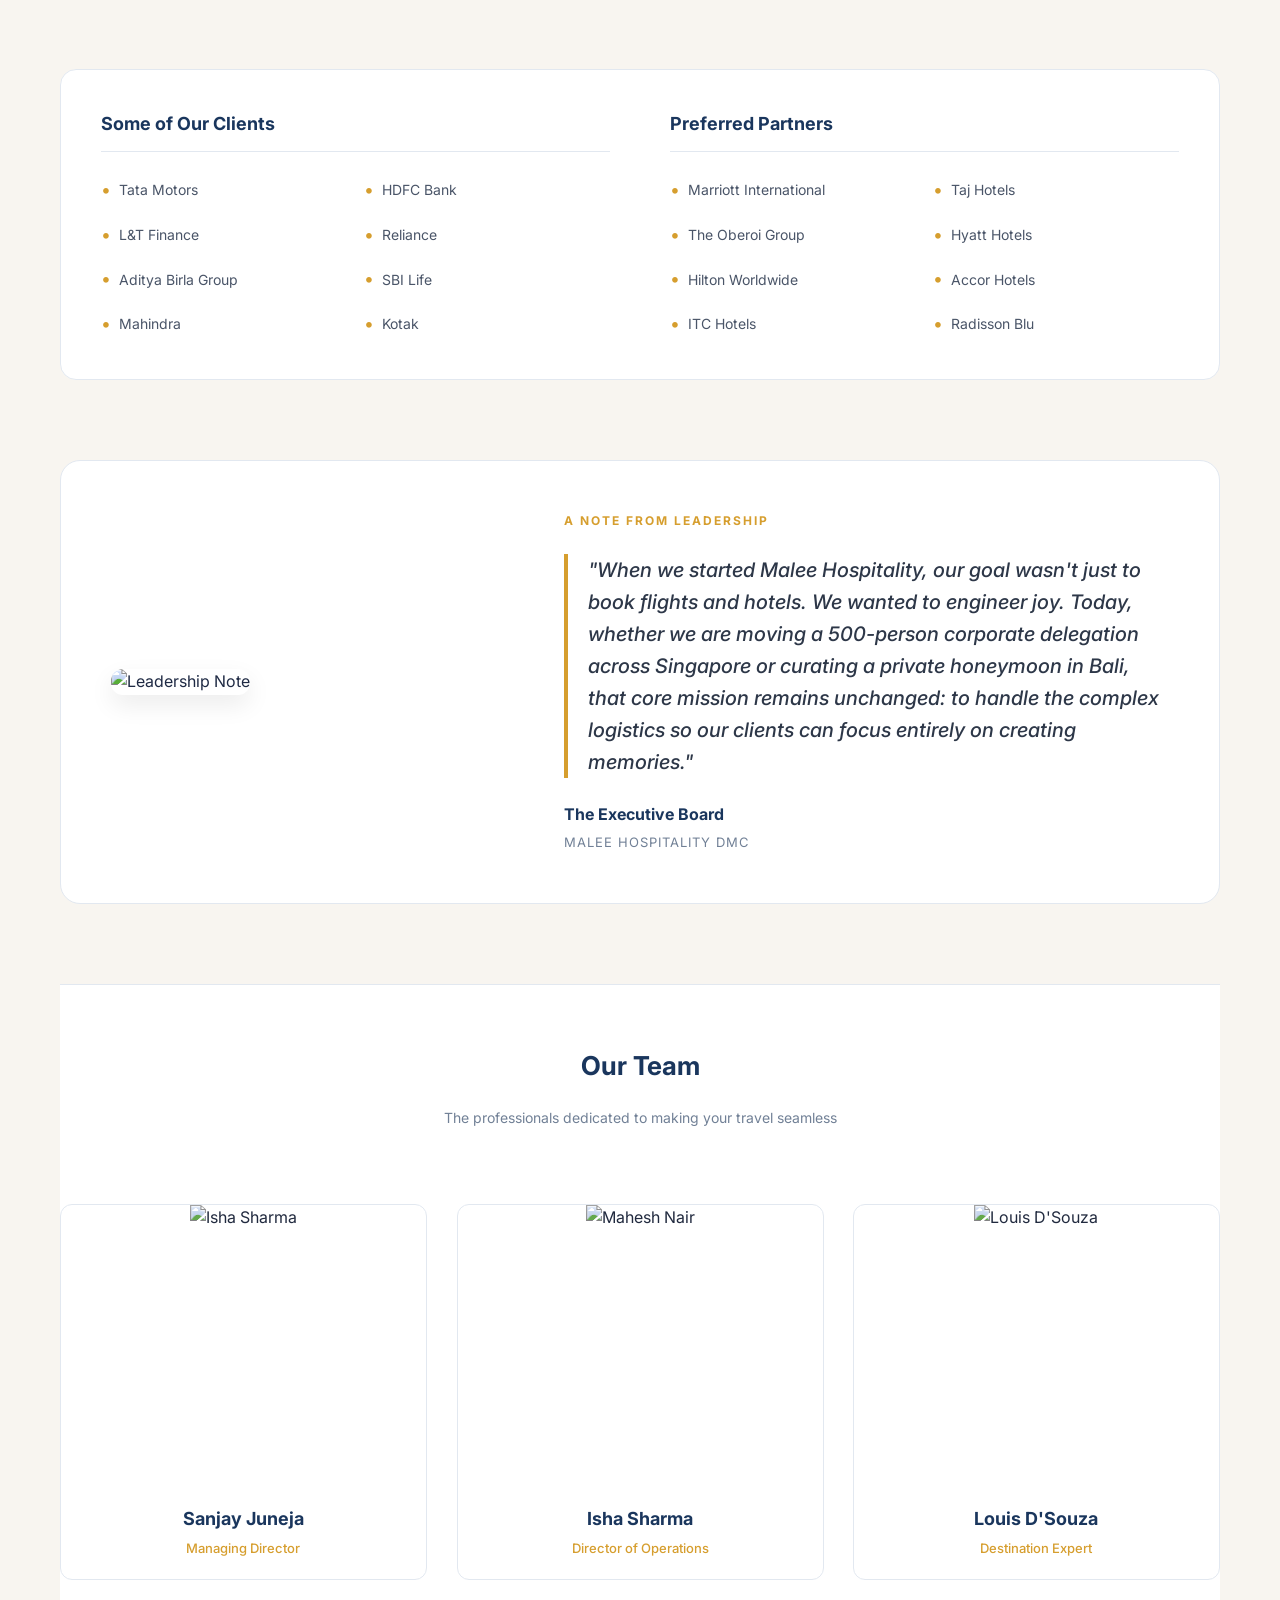
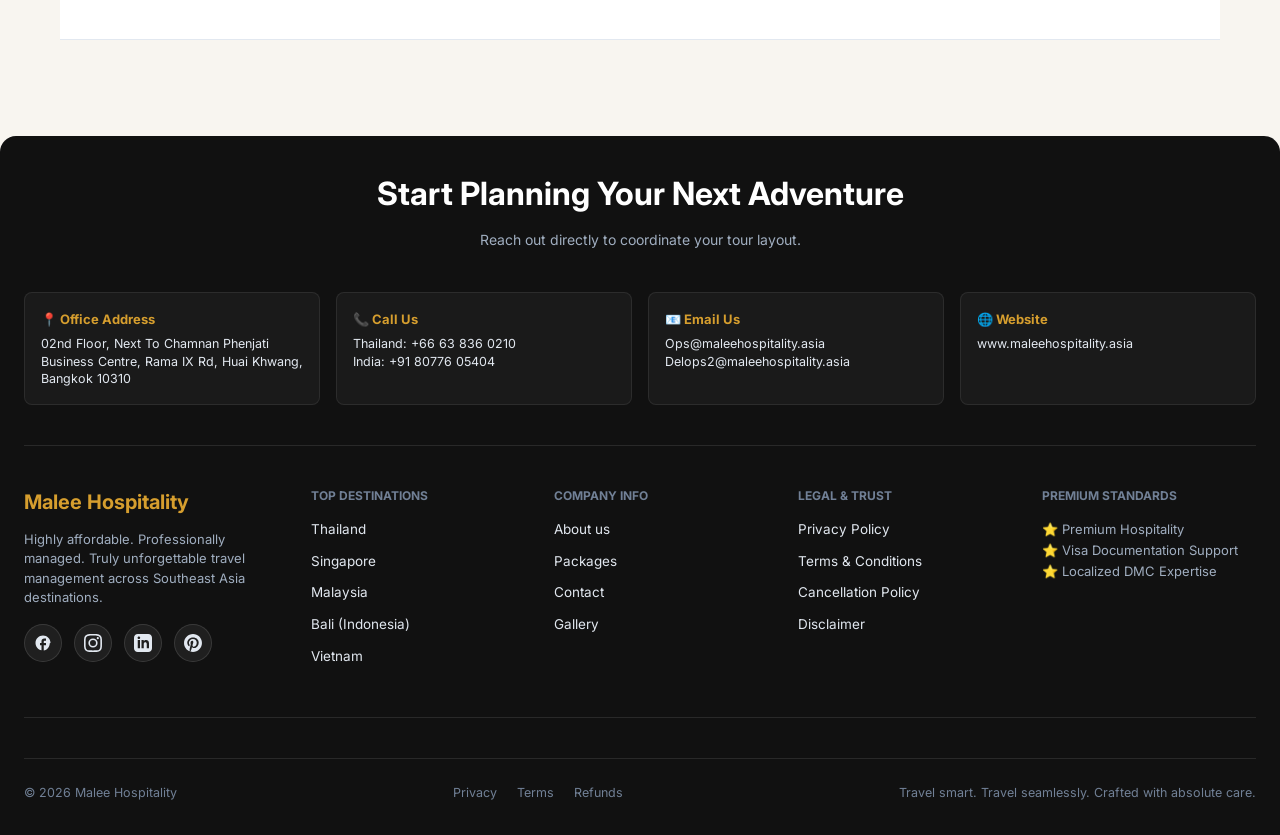
==== commit 728b8cc1: "cvdfvffd" ====
--- a/about.html
+++ b/about.html
@@ -57,7 +57,6 @@
           <div class="nav-item dropdown">
             <a
               href="package.html"
-              class="nav-link dropdown-toggle"
               aria-haspopup="true"
               aria-expanded="false"
             >
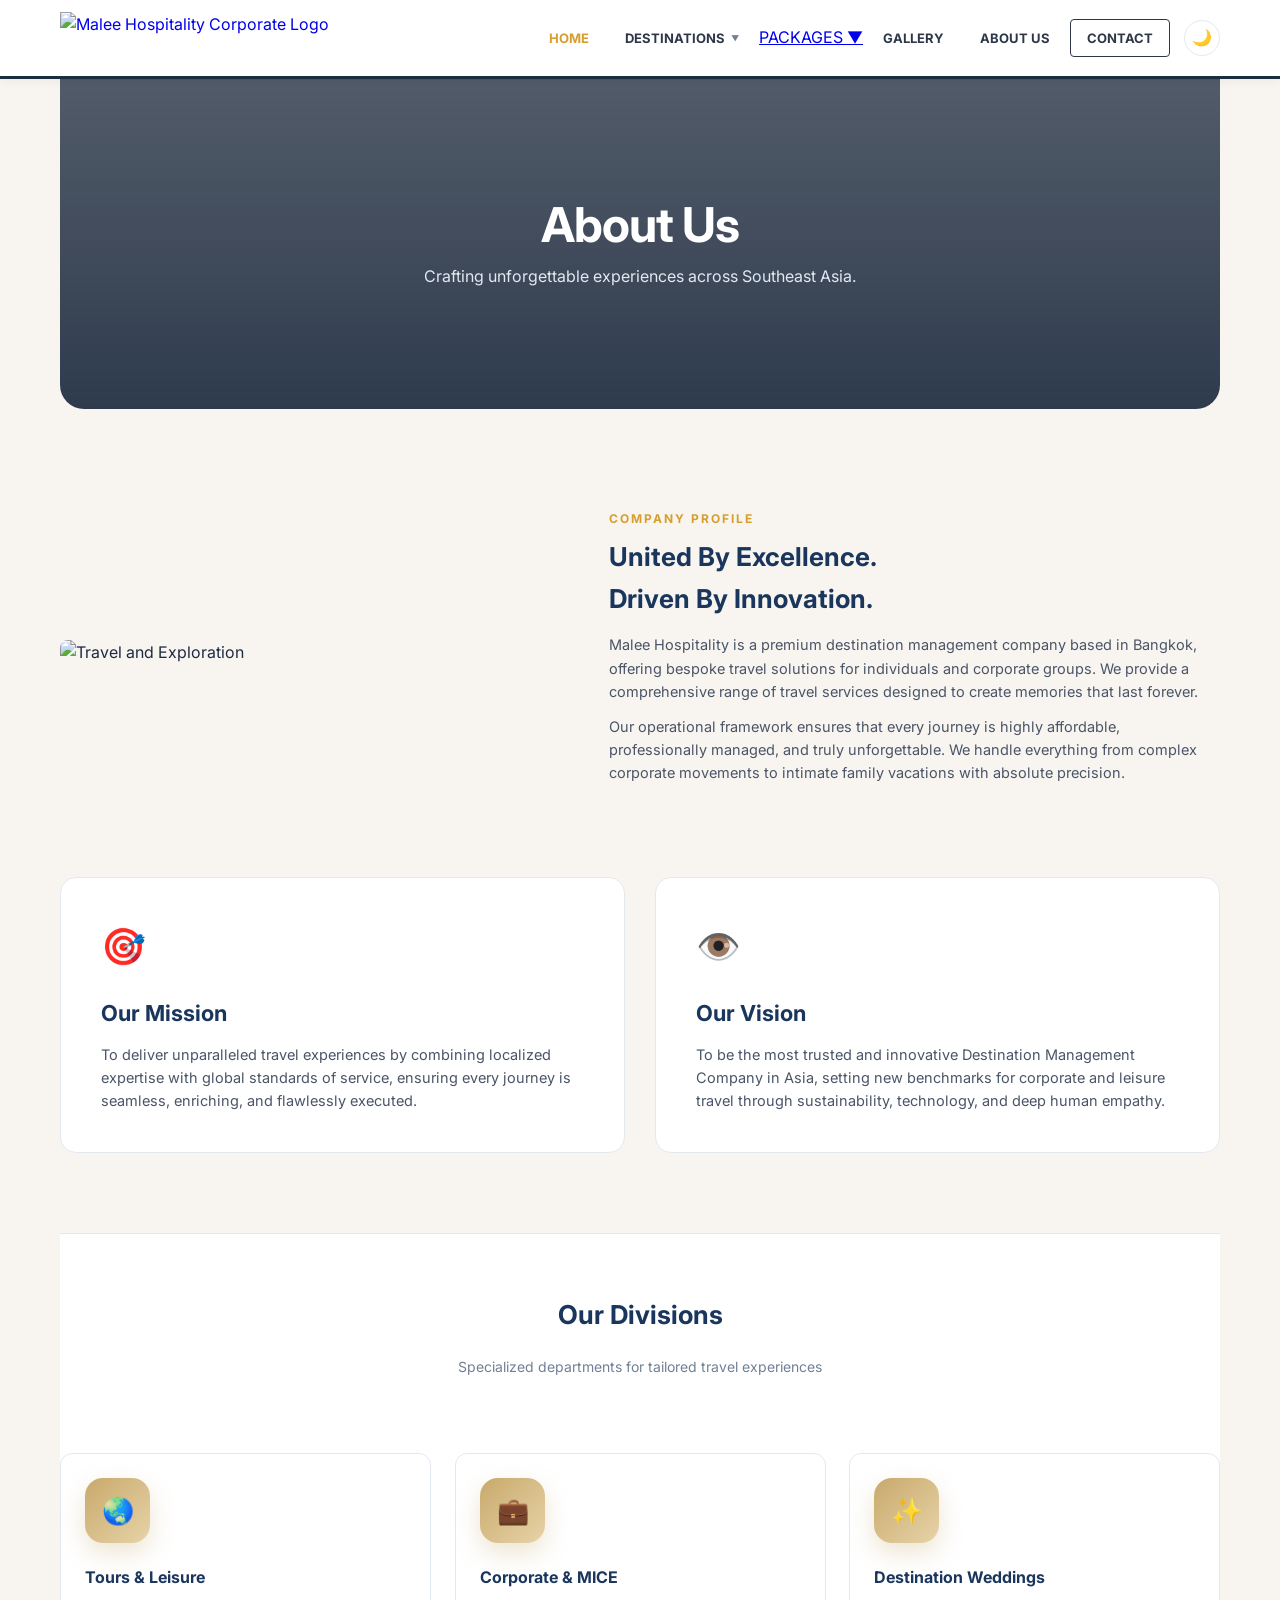
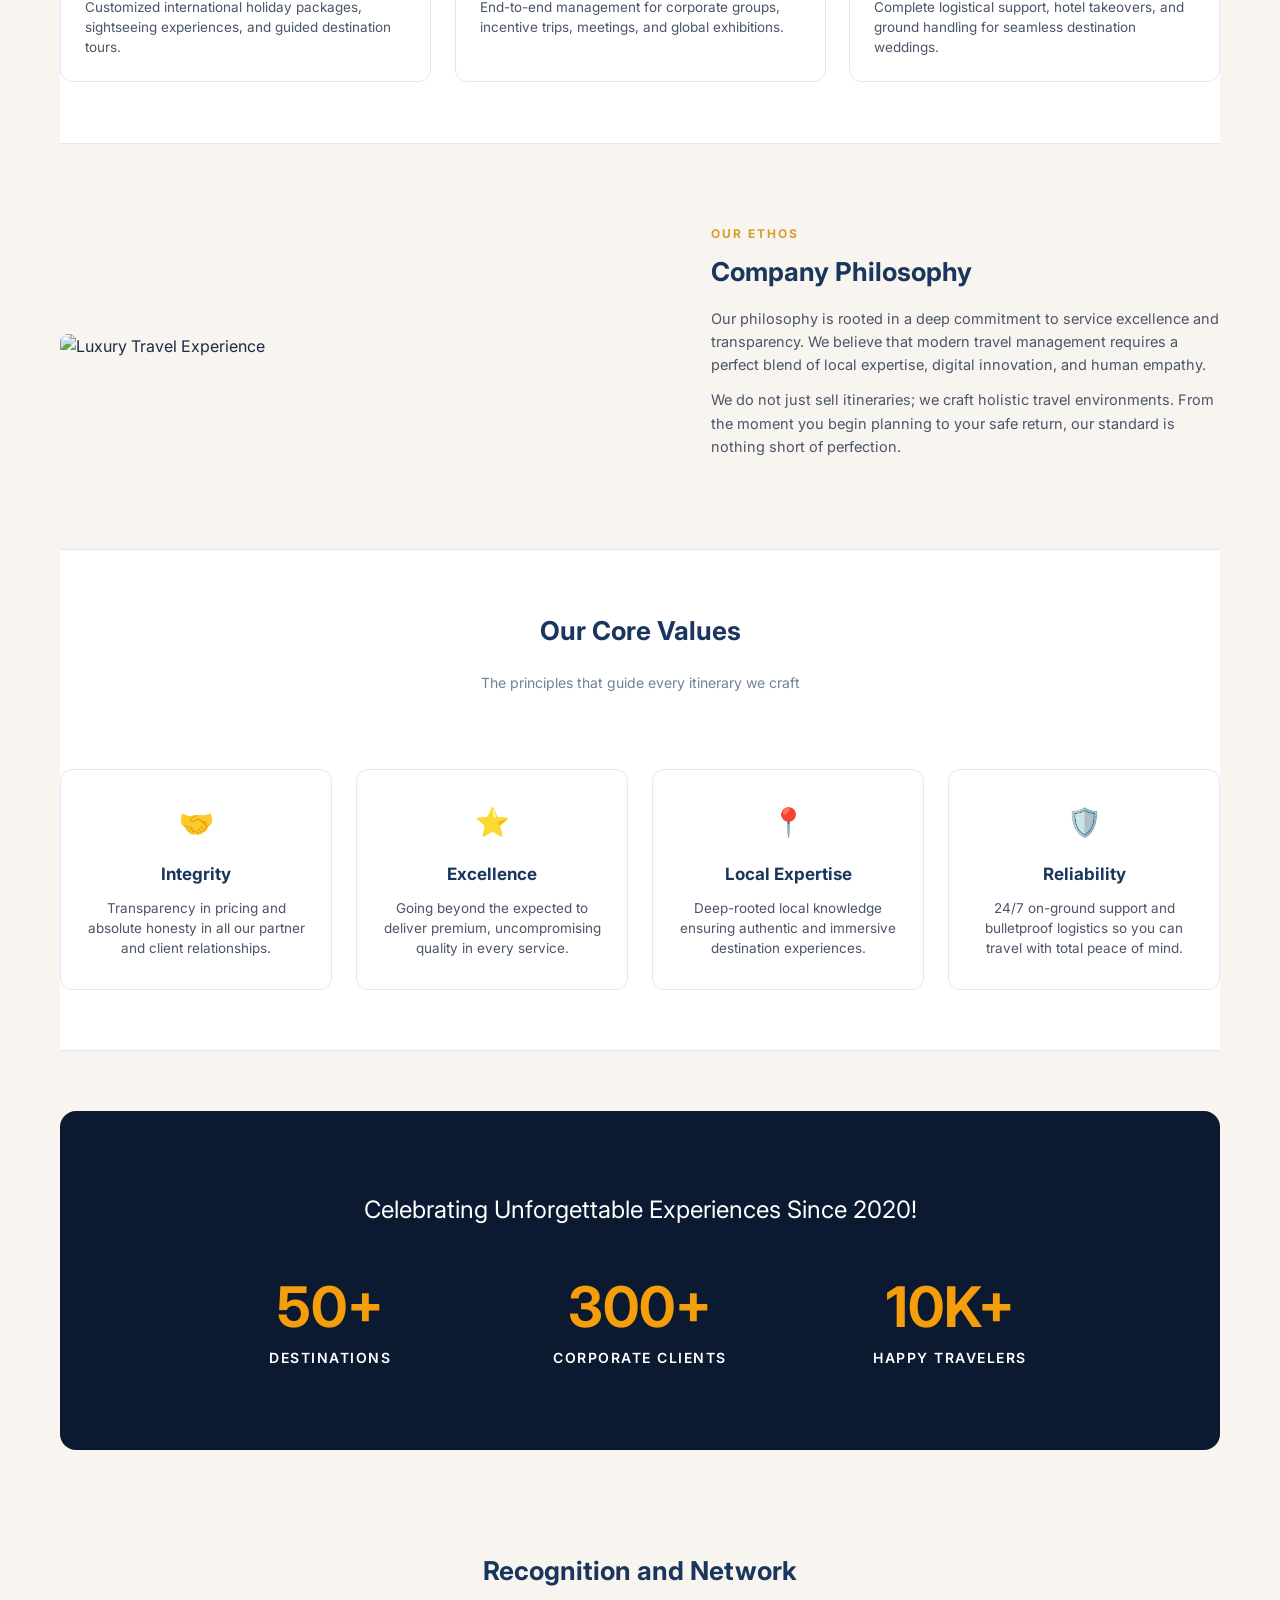
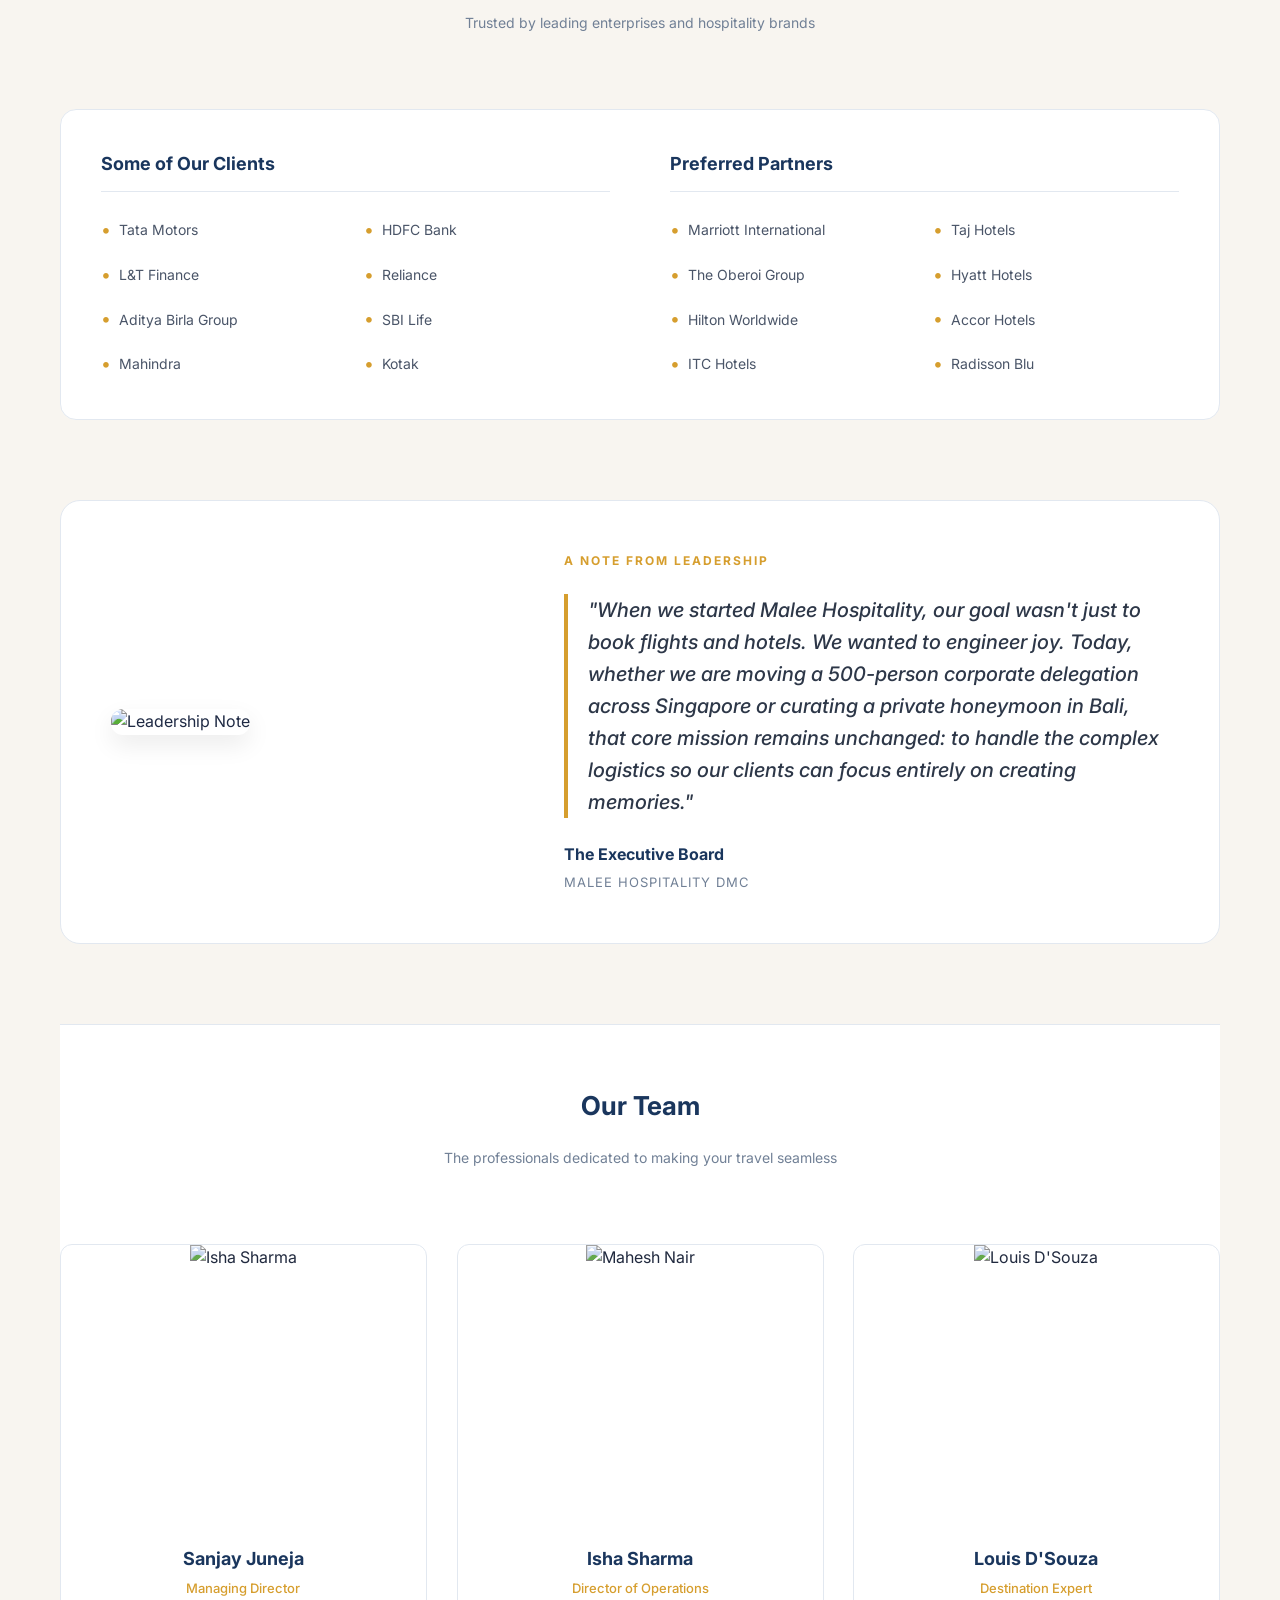
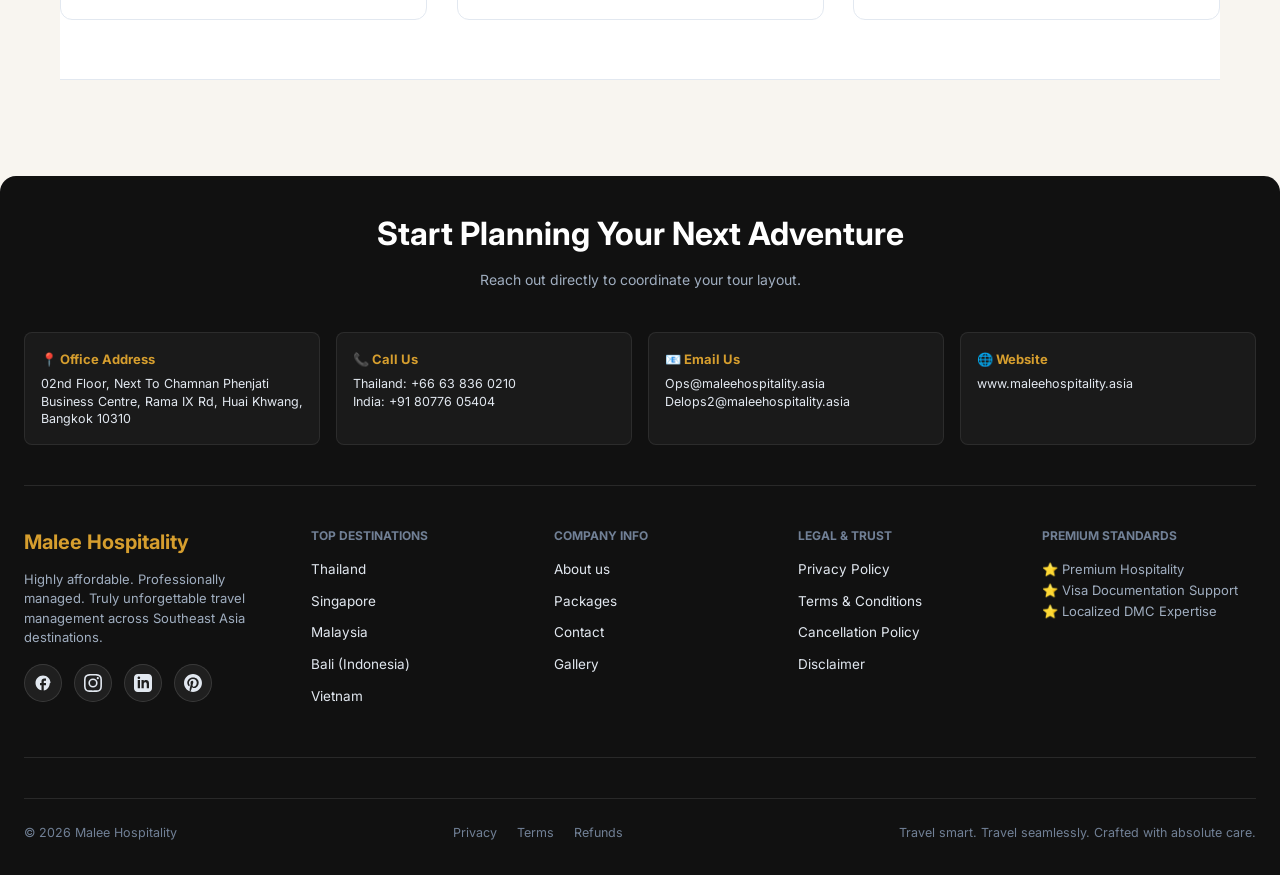
==== commit f754e140: "update done" ====
--- a/about.html
+++ b/about.html
@@ -15,6 +15,7 @@
       rel="stylesheet"
     />
     <link rel="stylesheet" href="css/style.css" />
+    <link rel="stylesheet" href="css/about.css">
   </head>
   <body>
     <!-- HEADER -->
--- a/css/style.css
+++ b/css/style.css
@@ -3993,7 +3993,7 @@
 .footer-bottom {
   max-width: 1440px;
   margin: 0 auto;
-  display: flex;a
+  display: flex;
   justify-content: space-between;
   flex-wrap: wrap;
   gap: 1rem;
@@ -4664,6 +4664,285 @@
     }
 }
 
+
+
+/* Popup Code Starts from here  */
+/* --- Root Core Variables & Reset --- */
+:root {
+    --popup-brand-orange: #e45d16; /* Extracted custom color from image_8eaa9f.jpg */
+    --popup-dark: #222222;         
+    --popup-gray: #666666;         
+    --popup-border: #cccccc;       
+}
+
+.travel-popup-overlay {
+    position: fixed;
+    top: 0;
+    left: 0;
+    width: 100%;
+    height: 100%;
+    background-color: rgba(0, 0, 0, 0.6);
+    display: flex;
+    justify-content: center;
+    align-items: center;
+    z-index: 100000;
+    opacity: 0;
+    pointer-events: none;
+    backdrop-filter: blur(4px); 
+    transition: opacity 0.4s cubic-bezier(0.25, 1, 0.5, 1);
+}
+
+/* Active Class for Triggering Popup */
+.travel-popup-overlay.is-visible {
+    opacity: 1;
+    pointer-events: auto;
+}
+
+/* Instant Fade-Up Zoom Animation Card */
+.travel-popup-card {
+    background: #ffffff;
+    width: 92%;
+    max-width: 850px;
+    border-radius: 14px;
+    position: relative;
+    box-shadow: 0 25px 50px rgba(0, 0, 0, 0.3);
+    transform: translateY(20px) scale(0.97);
+    transition: transform 0.4s cubic-bezier(0.25, 1, 0.5, 1);
+}
+
+.travel-popup-overlay.is-visible .travel-popup-card {
+    transform: translateY(0) scale(1);
+}
+
+/* Floating Cross Close Button */
+.travel-popup-close-btn {
+    position: absolute;
+    top: -14px;
+    right: -14px;
+    background: #ffffff;
+    border: 1px solid #dddddd;
+    font-size: 24px;
+    font-weight: bold;
+    color: #444444;
+    cursor: pointer;
+    width: 34px;
+    height: 34px;
+    border-radius: 50%;
+    box-shadow: 0 4px 12px rgba(0,0,0,0.15);
+    display: flex;
+    align-items: center;
+    justify-content: center;
+    z-index: 100;
+    transition: transform 0.2s ease, background-color 0.2s ease;
+}
+
+.travel-popup-close-btn:hover {
+    transform: scale(1.1) rotate(90deg);
+    background-color: #f7f7f7;
+}
+
+/* Grid Layout Split Window */
+.travel-popup-container {
+    display: flex;
+    flex-direction: row;
+}
+
+.travel-popup-banner {
+    flex: 1.1;
+    max-width: 46%;
+    background-color: #fcfcfc;
+    border-top-left-radius: 14px;
+    border-bottom-left-radius: 14px;
+    overflow: hidden;
+}
+
+.travel-popup-banner img {
+    width: 100%;
+    height: 100%;
+    object-fit: cover;
+    display: block;
+}
+
+.travel-popup-form-side {
+    flex: 1.2;
+    padding: 40px 40px 30px 40px;
+    display: flex;
+    flex-direction: column;
+    justify-content: space-between;
+}
+
+/* Content Typography styling */
+.travel-popup-header h3 {
+    margin: 0;
+    font-size: 14px;
+    font-weight: 600;
+    text-transform: uppercase;
+    letter-spacing: 0.5px;
+    color: var(--popup-gray);
+    font-family: Arial, sans-serif;
+}
+
+.travel-popup-header h2 {
+    margin: 6px 0 10px 0;
+    font-size: 24px;
+    font-weight: bold;
+    color: var(--popup-brand-orange);
+    font-family: Arial, sans-serif;
+}
+
+.travel-popup-header p {
+    margin: 0 0 25px 0;
+    font-size: 13.5px;
+    color: #555555;
+    line-height: 1.5;
+    font-family: Arial, sans-serif;
+}
+
+/* Form Structure Layout Rows */
+.travel-popup-fields {
+    display: flex;
+    flex-direction: column;
+    gap: 18px;
+}
+
+.form-row {
+    display: flex;
+    width: 100%;
+}
+
+.form-row.split-width {
+    gap: 15px;
+}
+
+.floating-input-group {
+    position: relative;
+    flex: 1;
+}
+
+/* Floating Label Form Inputs Fields */
+.floating-input-group input {
+    width: 100%;
+    padding: 14px 16px;
+    border: 1px solid var(--popup-border);
+    border-radius: 8px;
+    font-size: 14px;
+    color: #111111;
+    outline: none;
+    box-sizing: border-box;
+    background: transparent;
+    transition: border-color 0.2s ease, box-shadow 0.2s ease;
+}
+
+.floating-input-group input:focus {
+    border-color: var(--popup-brand-orange);
+    box-shadow: 0 0 0 1px var(--popup-brand-orange);
+}
+
+/* Dynamic Label Movements */
+.floating-input-group label {
+    position: absolute;
+    left: 14px;
+    top: 50%;
+    transform: translateY(-50%);
+    background: #ffffff;
+    padding: 0 6px;
+    color: #888888;
+    font-size: 14px;
+    font-family: Arial, sans-serif;
+    pointer-events: none;
+    transition: transform 0.2s ease, top 0.2s ease, font-size 0.2s ease, color 0.2s ease;
+}
+
+.floating-input-group input:focus ~ label,
+.floating-input-group input:not(:placeholder-shown) ~ label {
+    top: 0;
+    font-size: 12px;
+    color: var(--popup-brand-orange);
+    font-weight: 600;
+}
+
+/* Brand Theme Submission Button Layout */
+.travel-popup-submit-btn {
+    width: 100%;
+    background-color: var(--popup-brand-orange);
+    color: #ffffff;
+    border: none;
+    padding: 14px;
+    font-size: 16px;
+    font-weight: bold;
+    border-radius: 25px; 
+    cursor: pointer;
+    margin-top: 5px;
+    box-shadow: 0 4px 12px rgba(228, 93, 22, 0.25);
+    transition: background-color 0.2s ease, transform 0.1s ease;
+}
+
+.travel-popup-submit-btn:hover {
+    background-color: #c94f10;
+}
+
+.travel-popup-submit-btn:active {
+    transform: scale(0.99);
+}
+
+/* Footer Badge Bar */
+.travel-popup-badges {
+    display: flex;
+    justify-content: center;
+    align-items: center;
+    gap: 10px;
+    margin-top: 30px;
+    font-size: 11.5px;
+    font-weight: 600;
+    color: #666666;
+    font-family: Arial, sans-serif;
+}
+
+.travel-popup-badges .divider {
+    color: #dddddd;
+    font-weight: normal;
+}
+
+/* Responsive Adaptive Mobile Screen States */
+@media (max-width: 720px) {
+    .travel-popup-container {
+        flex-direction: column;
+    }
+    .travel-popup-banner {
+        display: none; 
+    }
+    .travel-popup-form-side {
+        padding: 35px 25px 25px 25px;
+    }
+    .form-row.split-width {
+        flex-direction: column;
+        gap: 18px;
+    }
+    .travel-popup-badges {
+        font-size: 10.5px;
+        flex-wrap: wrap;
+        gap: 6px;
+    }
+    .travel-popup-badges .divider {
+        display: none;
+    }
+    .travel-popup-badges span {
+        background: #fcf1eb;
+        color: var(--popup-brand-orange);
+        padding: 5px 10px;
+        border-radius: 4px;
+    }
+}
+
+
+
+
+
+/* PoPup code Ends here */
+
+
+
+
 /* ==========================================================================
    SMOOTH SCROLL REVEAL ANIMATIONS 
    ========================================================================== */
@@ -4682,4 +4961,1564 @@
 
 .delay-1 { transition-delay: 0.1s; }
 .delay-2 { transition-delay: 0.2s; }
-.delay-3 { transition-delay: 0.3s; }+.delay-3 { transition-delay: 0.3s; }
+
+
+
+/* --- Brand Configuration Sync --- */
+:root {
+    --mh-orange-theme: #e45d16;  /* Matches your Malaysia Package perfectly */
+    --mh-text-dark: #0f172a;
+    --mh-text-muted: #64748b;
+    --mh-font-family: Arial, sans-serif;
+}
+
+.mh-main-section {
+    max-width: 1200px;
+    margin: 60px auto;
+    padding: 0 20px;
+    box-sizing: border-box;
+}
+
+/* --- Smooth Scroll Reveal Load State --- */
+.scroll-reveal {
+    opacity: 0;
+    transform: translateY(40px);
+    transition: opacity 0.8s cubic-bezier(0.25, 1, 0.5, 1), 
+                transform 0.8s cubic-bezier(0.25, 1, 0.5, 1);
+}
+
+.scroll-reveal.is-loaded {
+    opacity: 1;
+    transform: translateY(0);
+}
+
+/* --- Top Legacy Header & Counters --- */
+.mh-legacy-header {
+    text-align: center;
+    margin-bottom: 45px;
+}
+
+.mh-legacy-header h2 {
+    font-family: var(--mh-font-family);
+    color: var(--mh-text-dark);
+    font-size: 28px;
+    margin: 0 0 8px 0;
+    font-weight: 700;
+}
+
+.mh-legacy-header .mh-subtitle {
+    font-family: var(--mh-font-family);
+    color: var(--mh-text-muted);
+    font-size: 14px;
+    margin: 0 0 35px 0;
+}
+
+.mh-stats-grid {
+    display: flex;
+    justify-content: space-around;
+    align-items: center;
+    flex-wrap: wrap;
+    gap: 20px;
+}
+
+.mh-stat-item {
+    display: flex;
+    flex-direction: column;
+    align-items: center;
+    min-width: 150px;
+}
+
+.mh-stat-icon {
+    color: var(--mh-orange-theme);
+    margin-bottom: 8px;
+    display: flex;
+    align-items: center;
+    justify-content: center;
+}
+
+.mh-stat-number {
+    font-family: var(--mh-font-family);
+    font-size: 22px;
+    font-weight: 700;
+    color: var(--mh-text-dark);
+    margin-bottom: 4px;
+}
+
+.mh-stat-label {
+    font-family: var(--mh-font-family);
+    font-size: 13px;
+    color: var(--mh-text-muted);
+}
+
+/* --- Main Adventure Banner Compound Box --- */
+.mh-adventure-banner {
+    background: linear-gradient(135deg, var(--mh-orange-theme) 0%, #b8430a 100%);
+    border-radius: 16px;
+    padding: 40px;
+    display: flex;
+    flex-direction: row;
+    align-items: center;
+    gap: 30px;
+    box-shadow: 0 10px 30px rgba(228, 93, 22, 0.15);
+}
+
+.mh-banner-left {
+    flex: 0.9;
+    color: #ffffff;
+}
+
+.mh-banner-left h3 {
+    font-family: var(--mh-font-family);
+    font-size: 32px;
+    font-weight: 700;
+    margin: 0 0 15px 0;
+    line-height: 1.2;
+}
+
+.mh-banner-left p {
+    font-family: var(--mh-font-family);
+    font-size: 14px;
+    line-height: 1.6;
+    margin: 0;
+    opacity: 0.95;
+}
+
+.mh-banner-right-grid {
+    flex: 2;
+    display: grid;
+    grid-template-columns: repeat(3, 1fr);
+    gap: 20px;
+}
+
+/* --- Nested Internal Action Cards --- */
+.mh-tour-card {
+    background: #ffffff;
+    border-radius: 12px;
+    overflow: hidden;
+    box-shadow: 0 4px 15px rgba(0,0,0,0.06);
+    display: flex;
+    flex-direction: column;
+    transition: transform 0.3s cubic-bezier(0.25, 1, 0.5, 1), 
+                box-shadow 0.3s cubic-bezier(0.25, 1, 0.5, 1);
+}
+
+.mh-tour-card:hover {
+    transform: translateY(-6px);
+    box-shadow: 0 12px 25px rgba(0,0,0,0.15);
+}
+
+.mh-card-img {
+    height: 130px;
+    width: 100%;
+    overflow: hidden;
+}
+
+.mh-card-img img {
+    width: 100%;
+    height: 100%;
+    object-fit: cover;
+    transition: transform 0.5s ease;
+}
+
+.mh-tour-card:hover .mh-card-img img {
+    transform: scale(1.06);
+}
+
+.mh-card-body {
+    padding: 20px;
+    display: flex;
+    flex-direction: column;
+    flex-grow: 1;
+}
+
+.mh-card-body h4 {
+    font-family: var(--mh-font-family);
+    font-size: 16px;
+    font-weight: 700;
+    color: var(--mh-text-dark);
+    margin: 0 0 8px 0;
+}
+
+.mh-card-body p {
+    font-family: var(--mh-font-family);
+    font-size: 12.5px;
+    color: var(--mh-text-muted);
+    line-height: 1.5;
+    margin: 0 0 15px 0;
+    flex-grow: 1;
+}
+
+.mh-explore-link {
+    font-family: var(--mh-font-family);
+    font-size: 13px;
+    font-weight: 700;
+    color: var(--mh-orange-theme);
+    text-decoration: none;
+    display: inline-block;
+    transition: color 0.2s ease;
+}
+
+.mh-explore-link:hover {
+    color: #b8430a;
+    text-decoration: underline;
+}
+
+/* --- Responsive Layout Modifiers --- */
+@media (max-width: 992px) {
+    .mh-adventure-banner {
+        flex-direction: column;
+        align-items: stretch;
+        padding: 30px;
+    }
+    .mh-banner-left {
+        text-align: center;
+        margin-bottom: 10px;
+    }
+    .mh-banner-right-grid {
+        grid-template-columns: repeat(3, 1fr);
+    }
+}
+
+@media (max-width: 768px) {
+    .mh-stats-grid {
+        display: grid;
+        grid-template-columns: repeat(2, 1fr);
+        justify-items: center;
+        row-gap: 25px;
+    }
+    .mh-banner-right-grid {
+        grid-template-columns: 1fr;
+        gap: 20px;
+    }
+    .mh-card-img {
+        height: 160px; /* Thicker presentation profiles on single columns */
+    }
+}
+
+
+
+/* --- Root References --- */
+:root {
+    --mh-google-blue: #4285f4;
+    --mh-brand-orange: #e45d16; /* Inherited brand color */
+    --star-gold: #ffb400;
+    --card-border-radius: 20px;
+}
+
+.mh-reviews-section {
+    max-width: 1240px;
+    margin: 80px auto;
+    padding: 0 40px;
+    box-sizing: border-box;
+    position: relative;
+}
+
+/* --- Top Header Structural Bar Grid Layout --- */
+.mh-reviews-header {
+    display: flex;
+    justify-content: space-between;
+    align-items: center;
+    margin-bottom: 40px;
+    gap: 20px;
+}
+
+.mh-section-title {
+    font-family: Arial, sans-serif;
+    color: #222222;
+    font-size: 26px;
+    font-weight: 500;
+    margin: 0;
+    text-align: center;
+}
+
+/* Google Micro Branding Element styling */
+.mh-google-logo-text {
+    font-family: 'Product Sans', Arial, sans-serif;
+    font-size: 20px;
+    font-weight: bold;
+    letter-spacing: -0.5px;
+}
+.g-blue { color: #4285f4; }
+.g-red { color: #ea4335; }
+.g-yellow { color: #fbbc05; }
+.g-solid-green { color: #34a853; }
+.reviews-txt { color: #5f6368; font-weight: normal; margin-left: 4px; }
+
+.mh-rating-stars-row {
+    display: flex;
+    align-items: center;
+    gap: 5px;
+    margin-top: 4px;
+    font-family: Arial, sans-serif;
+}
+.rating-num { font-weight: bold; font-size: 18px; color: #222; }
+.stars-gold { color: var(--star-gold); font-size: 16px; letter-spacing: 1px; }
+.rating-count { color: #888; font-size: 12px; }
+
+/* Call to Action Button */
+.mh-google-btn {
+    background-color: var(--mh-google-blue);
+    color: #ffffff;
+    text-decoration: none;
+    font-family: Arial, sans-serif;
+    font-size: 14px;
+    font-weight: bold;
+    padding: 12px 22px;
+    border-radius: 6px;
+    display: inline-block;
+    box-shadow: 0 2px 6px rgba(66, 133, 244, 0.2);
+    transition: background-color 0.2s, transform 0.1s;
+}
+.mh-google-btn:hover { background-color: #357ae8; }
+
+/* --- Slider Core Window Structure --- */
+.mh-slider-viewport {
+    position: relative;
+    overflow: hidden; /* Clips elements sliding out of box paths */
+    padding: 10px 5px;
+}
+
+.mh-reviews-track {
+    display: flex;
+    gap: 24px;
+    transition: transform 0.4s cubic-bezier(0.25, 1, 0.5, 1);
+    will-change: transform;
+}
+
+/* --- Review Item Card --- */
+.mh-review-card {
+    background: #ffffff;
+    border: 1px solid #e5e7eb;
+    border-radius: var(--card-border-radius);
+    padding: 24px;
+    min-width: calc(33.333% - 16px); /* Displays 3 cards across desktop devices */
+    box-sizing: border-box;
+    display: flex;
+    flex-direction: column;
+    box-shadow: 0 4px 12px rgba(0,0,0,0.02);
+}
+
+.mh-card-header {
+    display: flex;
+    align-items: center;
+    gap: 12px;
+    margin-bottom: 12px;
+}
+
+/* Custom Fallback Colorful Initials Circle Profile Badges */
+.mh-user-avatar {
+    width: 44px;
+    height: 44px;
+    border-radius: 50%;
+    display: flex;
+    align-items: center;
+    justify-content: center;
+    color: #ffffff;
+    font-weight: bold;
+    font-size: 16px;
+    font-family: Arial, sans-serif;
+    position: relative;
+}
+.avatar-l { background-color: #2e7d32; }
+.avatar-k { background-color: #006064; }
+.avatar-s { background-color: #4e342e; }
+
+.mh-user-img-avatar {
+    width: 44px;
+    height: 44px;
+    border-radius: 50%;
+    object-fit: cover;
+}
+
+/* Little nested overlapping Google Badge flag icons matching reference shot */
+.mini-g-badge, .mh-card-header img + .mini-g-badge {
+    position: absolute;
+    bottom: -2px;
+    right: -2px;
+    width: 14px;
+    height: 14px;
+    background: #fff;
+    border-radius: 50%;
+    box-shadow: 0 1px 3px rgba(0,0,0,0.2);
+    font-size: 9px;
+    font-weight: bold;
+    color: var(--mh-google-blue);
+    display: flex;
+    align-items: center;
+    justify-content: center;
+}
+
+.mh-user-info h4 {
+    margin: 0;
+    font-family: Arial, sans-serif;
+    font-size: 14.5px;
+    color: #111;
+    display: flex;
+    align-items: center;
+    gap: 4px;
+}
+.verified-check {
+    color: #ffffff;
+    background-color: #4285f4;
+    border-radius: 50%;
+    font-size: 8px;
+    width: 12px;
+    height: 12px;
+    display: inline-flex;
+    align-items: center;
+    justify-content: center;
+}
+.review-date { font-size: 12px; color: #777; font-family: Arial, sans-serif; }
+
+.card-stars { color: var(--star-gold); font-size: 15px; margin-bottom: 12px; }
+
+.review-text {
+    font-family: Arial, sans-serif;
+    font-size: 13.5px;
+    color: #444444;
+    line-height: 1.5;
+    margin: 0 0 10px 0;
+    display: -webkit-box;
+    -webkit-line-clamp: 5; /* Truncates long cards neatly */
+    -webkit-box-orient: vertical;
+    overflow: hidden;
+}
+
+.read-more-btn {
+    background: none;
+    border: none;
+    color: #888888;
+    font-size: 13px;
+    cursor: pointer;
+    padding: 0;
+    text-align: left;
+    font-family: Arial, sans-serif;
+    margin-top: auto;
+}
+.read-more-btn:hover { color: #333; text-decoration: underline; }
+
+/* --- Navigation Arrow Controls --- */
+.mh-slider-arrow {
+    position: absolute;
+    top: 50%;
+    transform: translateY(-50%);
+    background: rgba(34, 34, 34, 0.45);
+    color: #ffffff;
+    border: none;
+    width: 40px;
+    height: 40px;
+    border-radius: 50%;
+    cursor: pointer;
+    font-size: 24px;
+    z-index: 10;
+    display: flex;
+    align-items: center;
+    justify-content: center;
+    transition: background-color 0.2s, transform 0.2s;
+}
+.mh-slider-arrow:hover { background-color: rgba(34, 34, 34, 0.75); }
+.prev-arrow { left: -10px; }
+.next-arrow { right: -10px; }
+
+/* --- Responsive Adaptive Modifiers --- */
+@media (max-width: 992px) {
+    .mh-review-card { min-width: calc(50% - 12px); } /* Show 2 cards across medium displays */
+}
+
+@media (max-width: 768px) {
+    .mh-reviews-header {
+        flex-direction: column;
+        text-align: center;
+    }
+    .mh-review-card { min-width: 100%; } /* Single full width cards on mobile devices */
+    .mh-slider-arrow { width: 36px; height: 36px; font-size: 20px; }
+    .prev-arrow { left: 5px; }
+    .next-arrow { right: 5px; }
+}
+
+
+/* --- Updated Transparent Navigation Arrow Controls --- */
+.mh-slider-arrow {
+    position: absolute;
+    top: 50%;
+    transform: translateY(-50%);
+    /* Sleek semi-transparent dark circle background */
+    background: rgba(0, 0, 0, 0.25); 
+    color: #ffffff;
+    border: none;
+    width: 44px;
+    height: 44px;
+    border-radius: 50%;
+    cursor: pointer;
+    font-size: 26px;
+    font-weight: 300;
+    z-index: 10;
+    display: flex;
+    align-items: center;
+    justify-content: center;
+    backdrop-filter: blur(4px); /* Modern blur effect behind the transparency */
+    box-shadow: 0 4px 12px rgba(0, 0, 0, 0.1);
+    transition: background-color 0.3s cubic-bezier(0.25, 1, 0.5, 1), 
+                transform 0.3s cubic-bezier(0.25, 1, 0.5, 1), 
+                opacity 0.3s ease;
+}
+
+/* Enhances contrast and gently scales up button when hovered */
+.mh-slider-arrow:hover {
+    background: rgba(0, 0, 0, 0.65);
+    transform: translateY(-50%) scale(1.08);
+}
+
+/* Positions buttons perfectly overlapping the track boundary */
+.prev-arrow { 
+    left: -12px; 
+}
+.next-arrow { 
+    right: -12px; 
+}
+
+/* Smart UI: Slightly hide buttons on tiny mobile screens to avoid text crowding */
+@media (max-width: 500px) {
+    .mh-slider-arrow {
+        background: rgba(0, 0, 0, 0.15);
+        width: 36px;
+        height: 36px;
+        font-size: 20px;
+    }
+    .prev-arrow { left: -4px; }
+    .next-arrow { right: -4px; }
+}
+
+/* --- Updated Fully Transparent Slide Buttons --- */
+.mh-slider-arrow {
+    position: absolute;
+    top: 0;
+    bottom: 0;
+    transform: none; /* Removed vertical translation to allow full height capture */
+    background: transparent; /* Completely clear background canvas */
+    color: #333333; /* Rich dark gray icon contrast */
+    border: none;
+    width: 60px; /* Wider invisible hitting box for easier desktop clicking */
+    height: auto;
+    border-radius: 0;
+    cursor: pointer;
+    font-size: 42px; /* Large, premium thin arrow symbol */
+    font-weight: 100;
+    z-index: 10;
+    display: flex;
+    align-items: center;
+    justify-content: center;
+    box-shadow: none;
+    transition: transform 0.3s cubic-bezier(0.25, 1, 0.5, 1), 
+                color 0.2s ease, 
+                opacity 0.2s ease;
+    opacity: 0.6; /* Soft visibility by default */
+}
+
+/* Positions left and right buttons flush to the edges of the viewport container */
+.prev-arrow { 
+    left: 0; 
+}
+.next-arrow { 
+    right: 0; 
+}
+
+/* Hover Micro-Interactions */
+.mh-slider-arrow:hover {
+    background: transparent; /* Remains completely clear */
+    color: var(--mh-brand-orange); /* Highlights with your signature brand orange on hover */
+    opacity: 1;
+}
+
+.next-arrow:hover {
+    transform: translateX(4px); /* Micro-move outward on hover */
+}
+
+.prev-arrow:hover {
+    transform: translateX(-4px); /* Micro-move outward on hover */
+}
+
+/* Mobile Responsive Optimization */
+@media (max-width: 768px) {
+    .mh-slider-arrow {
+        width: 40px;
+        font-size: 32px;
+        opacity: 0.8; /* Higher visibility defaults for touch devices */
+    }
+}
+
+
+/* --- Right Side Header Controls Grouping --- */
+.mh-header-controls-wrapper {
+    display: flex;
+    align-items: center;
+    gap: 20px;
+}
+
+.mh-arrow-container {
+    display: flex;
+    gap: 8px;
+    align-items: center;
+}
+
+/* --- Repositioned Transparent Slider Buttons --- */
+.mh-slider-arrow {
+    position: relative; /* Changed from absolute to flow naturally in header */
+    background: transparent;
+    color: #444444;
+    border: 1px solid #dddddd; /* Thin modern border outline */
+    width: 38px;
+    height: 38px;
+    border-radius: 50%;
+    cursor: pointer;
+    font-size: 22px;
+    font-family: sans-serif;
+    display: flex;
+    align-items: center;
+    justify-content: center;
+    line-height: 1;
+    padding-bottom: 3px; /* Optically centers the arrow icon symbol vertically */
+    transition: background-color 0.2s ease, color 0.2s ease, border-color 0.2s ease;
+}
+
+/* Subtle Hover States using your Brand Theme */
+.mh-slider-arrow:hover {
+    border-color: var(--mh-brand-orange);
+    color: var(--mh-brand-orange);
+    background-color: #fffaf7; /* Minimal brand tint */
+}
+
+/* Override side positioning rules since buttons live in the header row now */
+.prev-arrow, .next-arrow {
+    left: auto;
+    right: auto;
+    top: auto;
+    bottom: auto;
+    transform: none;
+    opacity: 1;
+}
+
+/* Mobile Layout Responsive Fixes */
+@media (max-width: 768px) {
+    .mh-reviews-header {
+        flex-direction: column;
+        gap: 15px;
+        text-align: center;
+    }
+    
+    .mh-header-controls-wrapper {
+        flex-direction: column;
+        gap: 15px;
+        width: 100%;
+    }
+
+    .mh-arrow-container {
+        justify-content: center;
+        width: 100%;
+        margin-top: 5px;
+    }
+}
+
+/* --- Right Side Header Controls Grouping --- */
+.mh-header-controls-wrapper {
+    display: flex;
+    align-items: center;
+    gap: 20px;
+}
+
+.mh-arrow-container {
+    display: flex;
+    gap: 8px;
+    align-items: center;
+}
+
+/* --- Repositioned Transparent Slider Buttons --- */
+.mh-slider-arrow {
+    position: relative; /* Changed from absolute to flow naturally in header */
+    background: transparent;
+    color: #444444;
+    border: 1px solid #dddddd; /* Thin modern border outline */
+    width: 38px;
+    height: 38px;
+    border-radius: 50%;
+    cursor: pointer;
+    font-size: 22px;
+    font-family: sans-serif;
+    display: flex;
+    align-items: center;
+    justify-content: center;
+    line-height: 1;
+    padding-bottom: 3px; /* Optically centers the arrow icon symbol vertically */
+    transition: background-color 0.2s ease, color 0.2s ease, border-color 0.2s ease;
+}
+
+/* Subtle Hover States using your Brand Theme */
+.mh-slider-arrow:hover {
+    border-color: var(--mh-brand-orange);
+    color: var(--mh-brand-orange);
+    background-color: #fffaf7; /* Minimal brand tint */
+}
+
+/* Override side positioning rules since buttons live in the header row now */
+.prev-arrow, .next-arrow {
+    left: auto;
+    right: auto;
+    top: auto;
+    bottom: auto;
+    transform: none;
+    opacity: 1;
+}
+
+/* Mobile Layout Responsive Fixes */
+@media (max-width: 768px) {
+    .mh-reviews-header {
+        flex-direction: column;
+        gap: 15px;
+        text-align: center;
+    }
+    
+    .mh-header-controls-wrapper {
+        flex-direction: column;
+        gap: 15px;
+        width: 100%;
+    }
+
+    .mh-arrow-container {
+        justify-content: center;
+        width: 100%;
+        margin-top: 5px;
+    }
+}
+
+
+/* --- Floating Sticky Button Styling --- */
+.dream-trip-sticky-btn {
+    position: fixed;
+    right: 0;
+    top: 50%;
+    transform: translateY(-50%) rotate(-90deg);
+    transform-origin: right bottom;
+    background: #e45d16; /* Your signature deep orange brand color matches edited-image_2.png */
+    color: #ffffff;
+    border: none;
+    padding: 12px 24px;
+    font-size: 14px;
+    font-weight: bold;
+    font-family: Arial, sans-serif;
+    border-top-left-radius: 12px;
+    border-top-right-radius: 12px;
+    cursor: pointer;
+    box-shadow: -4px 0 15px rgba(0, 0, 0, 0.15);
+    z-index: 9999;
+    white-space: nowrap;
+    transition: background-color 0.2s ease, padding 0.2s ease;
+}
+
+.dream-trip-sticky-btn:hover {
+    background-color: #c94f10;
+    padding-bottom: 16px; /* Pops out slightly on hover */
+}
+
+/* --- Modal Base Layer Layout --- */
+.dream-modal-overlay {
+    position: fixed;
+    top: 0;
+    left: 0;
+    width: 100%;
+    height: 100%;
+    background-color: rgba(15, 23, 42, 0.6); /* Deep navy glass tint */
+    display: flex;
+    justify-content: center;
+    align-items: center;
+    z-index: 100005;
+    opacity: 0;
+    pointer-events: none;
+    backdrop-filter: blur(4px);
+    transition: opacity 0.4s cubic-bezier(0.25, 1, 0.5, 1);
+}
+
+/* Modal Active Pop State */
+.dream-modal-overlay.is-active {
+    opacity: 1;
+    pointer-events: auto;
+}
+
+.dream-modal-card {
+    background: #ffffff;
+    width: 94%;
+    max-width: 900px;
+    border-radius: 16px;
+    position: relative;
+    box-shadow: 0 25px 60px rgba(0, 0, 0, 0.4);
+    overflow: visible;
+    transform: translateY(30px) scale(0.96);
+    transition: transform 0.4s cubic-bezier(0.25, 1, 0.5, 1);
+}
+
+.dream-modal-overlay.is-active .dream-modal-card {
+    transform: translateY(0) scale(1);
+}
+
+/* Overlapping Close Button layout box */
+.dream-modal-close-x {
+    position: absolute;
+    top: 10px;
+    right: -42px; /* Pulls button cleanly outside card boundary layer */
+    background: #ffffff;
+    border: none;
+    font-size: 24px;
+    color: #333333;
+    font-weight: 300;
+    width: 32px;
+    height: 32px;
+    border-radius: 6px;
+    cursor: pointer;
+    display: flex;
+    align-items: center;
+    justify-content: center;
+    box-shadow: 0 4px 12px rgba(0,0,0,0.15);
+    transition: transform 0.2s ease;
+}
+
+.dream-modal-close-x:hover {
+    transform: scale(1.08);
+}
+
+/* --- Content Split Wrapper --- */
+.dream-modal-wrapper {
+    display: flex;
+    flex-direction: row;
+}
+
+.dream-modal-image-side {
+    flex: 1;
+    max-width: 40%;
+    overflow: hidden;
+    border-top-left-radius: 16px;
+    border-bottom-left-radius: 16px;
+    background-color: #f8fafc;
+}
+
+.dream-modal-image-side img {
+    width: 100%;
+    height: 100%;
+    object-fit: cover;
+    display: block;
+}
+
+.dream-modal-form-side {
+    flex: 1.5;
+    padding: 35px 40px;
+    box-sizing: border-box;
+}
+
+.dream-modal-form-side h2 {
+    margin: 0 0 24px 0;
+    font-family: Arial, sans-serif;
+    color: #222222;
+    font-size: 26px;
+    font-weight: bold;
+}
+
+/* --- Inner Form Structural Inputs --- */
+.dream-form-grid {
+    display: flex;
+    flex-direction: column;
+    gap: 14px;
+}
+
+.dream-form-row {
+    display: grid;
+    grid-template-columns: repeat(2, 1fr);
+    gap: 16px;
+}
+
+.dream-form-grid input,
+.dream-form-grid textarea,
+.mock-phone-input-group {
+    width: 100%;
+    padding: 10px 14px;
+    border: 1px solid #cbd5e1;
+    border-radius: 6px;
+    font-size: 13.5px;
+    font-family: Arial, sans-serif;
+    box-sizing: border-box;
+    outline: none;
+    color: #333333;
+    background-color: #ffffff;
+    transition: border-color 0.2s ease;
+}
+
+.dream-form-grid input:focus,
+.dream-form-grid textarea:focus,
+.mock-phone-input-group:focus-within {
+    border-color: #0b1a4a; /* Focus outline matches the dark navy button */
+}
+
+/* Phone Field custom layout styles */
+.mock-phone-input-group {
+    display: flex;
+    align-items: center;
+}
+.mock-flag { font-size: 16px; margin-right: 4px; }
+.mock-prefix { color: #555; font-size: 13.5px; margin-right: 4px; }
+
+.dream-form-grid textarea {
+    resize: none;
+}
+
+/* --- reCAPTCHA Mock Component --- */
+.dream-recaptcha-mock {
+    background-color: #f9f9f9;
+    border: 1px solid #d3d3d3;
+    border-radius: 4px;
+    width: 270px;
+    padding: 12px;
+    display: flex;
+    justify-content: space-between;
+    align-items: center;
+    box-sizing: border-box;
+    margin: 5px 0;
+}
+
+.recaptcha-left {
+    display: flex;
+    align-items: center;
+    gap: 10px;
+}
+.recaptcha-left input {
+    width: 22px;
+    height: 22px;
+    cursor: pointer;
+}
+.recaptcha-left label {
+    font-family: Arial, sans-serif;
+    font-size: 13px;
+    color: #222;
+    cursor: pointer;
+    user-select: none;
+}
+
+.recaptcha-right {
+    display: flex;
+    flex-direction: column;
+    align-items: center;
+    color: #555555;
+}
+.captcha-icon { font-size: 18px; color: #4285f4; font-weight: bold; line-height: 1; }
+.recaptcha-right span { font-size: 8px; font-family: sans-serif; margin-top: 4px; }
+
+/* --- Deep Navy Submit Button --- */
+.dream-submit-btn {
+    width: 100%;
+    background-color: #0b1a4a; /* Deep navy tone from reference image */
+    color: #ffffff;
+    border: none;
+    padding: 14px;
+    font-size: 16px;
+    font-weight: bold;
+    font-family: Arial, sans-serif;
+    border-radius: 25px; /* Pill design style */
+    cursor: pointer;
+    display: flex;
+    align-items: center;
+    justify-content: center;
+    gap: 8px;
+    box-shadow: 0 4px 12px rgba(11, 26, 74, 0.2);
+    transition: background-color 0.2s ease, transform 0.1s ease;
+}
+
+.dream-submit-btn:hover {
+    background-color: #142866;
+}
+
+.dream-submit-btn:active {
+    transform: scale(0.99);
+}
+
+/* --- Mobile Responsive Rules --- */
+@media (max-width: 768px) {
+    .dream-modal-image-side {
+        display: none; /* Safely drops left layout to prioritize form on mobile screen spaces */
+    }
+    .dream-modal-form-side {
+        padding: 30px 24px;
+    }
+    .dream-form-row {
+        grid-template-columns: 1fr;
+        gap: 14px;
+    }
+    .dream-modal-close-x {
+        right: 12px;
+        top: -42px; /* Positions button cleanly on top of modal for mobile screens */
+    }
+}
+
+
+/* ==========================================================================
+   HOMEPAGE FULLSCREEN HERO SLIDER & KEN BURNS EFFECT
+   ========================================================================== */
+.hero-slider-section {
+    position: relative;
+    width: 100%;
+    height: 100vh; /* Complete fullscreen height */
+    overflow: hidden;
+    background-color: #000;
+}
+
+.slider-container {
+    position: relative;
+    width: 100%;
+    height: 100%;
+}
+
+.slide {
+    position: absolute;
+    top: 0;
+    left: 0;
+    width: 100%;
+    height: 100%;
+    opacity: 0;
+    visibility: hidden;
+    transition: opacity 1s ease-in-out, visibility 1s ease-in-out;
+    display: flex;
+    align-items: center;
+    justify-content: center;
+    z-index: 1;
+}
+
+.slide.active {
+    opacity: 1;
+    visibility: visible;
+    z-index: 2;
+}
+
+/* Slide Image Wrapper & Zoom Engine */
+.slide-image-wrapper {
+    position: absolute;
+    top: 0;
+    left: 0;
+    width: 100%;
+    height: 100%;
+    overflow: hidden;
+}
+
+.slide-image-wrapper img {
+    width: 100%;
+    height: 100%;
+    object-fit: cover;
+    transform: scale(1);
+    transition: transform 7s ease-out; /* Smooth ongoing zoom duration */
+}
+
+/* Dark cinematic overlay for typography contrast */
+.slide-image-wrapper::after {
+    content: '';
+    position: absolute;
+    top: 0;
+    left: 0;
+    width: 100%;
+    height: 100%;
+    background: linear-gradient(
+        to bottom, 
+        rgba(0, 0, 0, 0.4) 0%, 
+        rgba(0, 0, 0, 0.2) 50%, 
+        rgba(0, 0, 0, 0.6) 100%
+    );
+    z-index: 2;
+}
+
+/* Active slide scales up dynamically */
+.slide.active .slide-image-wrapper img {
+    transform: scale(1.12);
+}
+
+/* Typography Container Design */
+.hero-content-wrapper {
+    position: relative;
+    z-index: 10;
+    text-align: center;
+    max-width: 850px;
+    padding: 0 24px;
+    color: #FFFFFF;
+}
+
+/* Content Fade/Slide up staggered entry animations */
+.hero-content-wrapper > * {
+    opacity: 0;
+    transform: translateY(25px);
+    transition: opacity 0.8s ease-out, transform 0.8s ease-out;
+}
+
+.slide.active .hero-content-wrapper > * {
+    opacity: 1;
+    transform: translateY(0);
+}
+
+.slide.active .hero-tagline { transition-delay: 0.3s; }
+.slide.active .main-title   { transition-delay: 0.5s; }
+.slide.active .subtitle     { transition-delay: 0.7s; }
+.slide.active .hero-actions { transition-delay: 0.9s; }
+
+.hero-tagline {
+    font-size: 14px;
+    font-weight: 600;
+    color: var(--accent-gold);
+    text-transform: uppercase;
+    letter-spacing: 2px;
+    margin-bottom: 16px;
+}
+
+.main-title {
+    font-size: clamp(32px, 6vw, 64px); /* Fluid typography scales elegantly across mobile/desktop */
+    font-weight: 700;
+    color: #FFFFFF;
+    line-height: 1.15;
+    letter-spacing: -1px;
+}
+
+.subtitle {
+    font-size: clamp(14px, 2.5vw, 18px);
+    color: rgba(255, 255, 255, 0.85);
+    margin: 20px auto 32px;
+    line-height: 1.6;
+    max-width: 650px;
+}
+
+.hero-actions {
+    display: flex;
+    justify-content: center;
+    gap: 14px;
+}
+
+/* Minimalist Button Styling matching user frames */
+.btn-minimal {
+    display: inline-block;
+    text-decoration: none;
+    border: 1px solid #FFFFFF;
+    color: #FFFFFF;
+    padding: 12px 32px;
+    border-radius: 30px;
+    font-weight: 600;
+    font-size: 14px;
+    background: rgba(255, 255, 255, 0.1);
+    backdrop-filter: blur(4px);
+    -webkit-backdrop-filter: blur(4px);
+    transition: all 0.3s ease;
+}
+
+.btn-minimal:hover {
+    background: #FFFFFF;
+    color: #000000;
+}
+
+/* Navigation UI Layout overrides */
+.slider-arrow {
+    position: absolute;
+    top: 50%;
+    transform: translateY(-50%);
+    background: rgba(255, 255, 255, 0.15);
+    backdrop-filter: blur(4px);
+    -webkit-backdrop-filter: blur(4px);
+    border: 1px solid rgba(255, 255, 255, 0.25);
+    color: #FFFFFF;
+    width: 50px;
+    height: 50px;
+    border-radius: 50%;
+    font-size: 24px;
+    cursor: pointer;
+    z-index: 15;
+    display: flex;
+    align-items: center;
+    justify-content: center;
+    transition: all 0.2s ease;
+}
+
+.slider-arrow:hover {
+    background: #FFFFFF;
+    color: #000000;
+}
+
+.prev-arrow { left: 25px; }
+.next-arrow { right: 25px; }
+
+.slider-dots-container {
+    position: absolute;
+    bottom: 120px; /* Positioned safely above filter pills */
+    left: 50%;
+    transform: translateX(-50%);
+    display: flex;
+    gap: 10px;
+    z-index: 15;
+}
+
+.dot {
+    width: 10px;
+    height: 10px;
+    border-radius: 50%;
+    border: none;
+    background: rgba(255, 255, 255, 0.4);
+    cursor: pointer;
+    transition: all 0.3s ease;
+    padding: 0;
+}
+
+.dot.active {
+    background: #FFFFFF;
+    transform: scale(1.2);
+}
+
+/* Bottom Floating Filter Wrapper */
+.filter-pills-wrapper {
+    position: absolute;
+    bottom: 30px;
+    left: 0;
+    width: 100%;
+    z-index: 20;
+    padding: 0 20px;
+}
+
+.filter-pills-container {
+    display: flex;
+    justify-content: center;
+    gap: 12px;
+    flex-wrap: wrap;
+    background: rgba(255, 255, 255, 0.08);
+    backdrop-filter: blur(12px);
+    -webkit-backdrop-filter: blur(12px);
+    padding: 10px;
+    border-radius: 40px;
+    max-width: max-content;
+    margin: 0 auto;
+    border: 1px solid rgba(255, 255, 255, 0.15);
+}
+
+.filter-pills-container .pill {
+    background: transparent;
+    border: none;
+    color: rgba(255, 255, 255, 0.8);
+    padding: 8px 20px;
+    border-radius: 30px;
+    font-size: 13px;
+    font-weight: 600;
+    cursor: pointer;
+    transition: all 0.25s ease;
+}
+
+.filter-pills-container .pill.active, 
+.filter-pills-container .pill:hover {
+    background: #FFFFFF;
+    color: #000000;
+}
+
+
+
+/* ==========================================================================
+   HOMEPAGE HERO LAYOUT & KEN BURNS SLIDER EFFECT
+   ========================================================================== */
+.hero-slider-section {
+    position: relative;
+    
+    /* CRITICAL FIX: Breaks cleanly out of '.main-wrapper' constraints */
+    width: 100vw;
+    left: 50%;
+    right: 50%;
+    margin-left: -50vw;
+    margin-right: -50vw;
+    
+    /* Full Screen Viewport Height Configuration */
+    height: 100vh;
+    overflow: hidden;
+    background-color: #000000;
+}
+
+.slider-container {
+    position: relative;
+    width: 100%;
+    height: 100%;
+}
+
+.slide {
+    position: absolute;
+    top: 0;
+    left: 0;
+    width: 100%;
+    height: 100%;
+    opacity: 0;
+    visibility: hidden;
+    transition: opacity 1.2s ease-in-out, visibility 1.2s ease-in-out;
+    display: flex;
+    align-items: center;
+    justify-content: center;
+    z-index: 1;
+}
+
+.slide.active {
+    opacity: 1;
+    visibility: visible;
+    z-index: 2;
+}
+
+/* Image Wrapper & Ken Burns Zoom Engine */
+.slide-image-wrapper {
+    position: absolute;
+    top: 0;
+    left: 0;
+    width: 100%;
+    height: 100%;
+    overflow: hidden;
+}
+
+.slide-image-wrapper img {
+    width: 100%;
+    height: 100%;
+    object-fit: cover;
+    transform: scale(1);
+    transition: transform 8s ease-out; /* Premium, slow, cinematic zoom speed */
+}
+
+/* Vignette overlay shading for clean text readability */
+.slide-image-wrapper::after {
+    content: '';
+    position: absolute;
+    top: 0;
+    left: 0;
+    width: 100%;
+    height: 100%;
+    background: linear-gradient(
+        to bottom,
+        rgba(0, 0, 0, 0.4) 0%,
+        rgba(0, 0, 0, 0.15) 50%,
+        rgba(0, 0, 0, 0.65) 100%
+    );
+    z-index: 2;
+}
+
+/* Active Zoom State */
+.slide.active .slide-image-wrapper img {
+    transform: scale(1.15);
+}
+
+/* Typography Container Design */
+.hero-content-wrapper {
+    position: relative;
+    z-index: 10;
+    text-align: center;
+    max-width: 850px;
+    padding: 0 24px;
+    color: #FFFFFF;
+}
+
+/* Staggered Content Entry Animations */
+.hero-content-wrapper > * {
+    opacity: 0;
+    transform: translateY(30px);
+    transition: opacity 0.8s ease-out, transform 0.8s ease-out;
+}
+
+.slide.active .hero-content-wrapper > * {
+    opacity: 1;
+    transform: translateY(0);
+}
+
+.slide.active .hero-tagline { transition-delay: 0.3s; }
+.slide.active .main-title   { transition-delay: 0.5s; }
+.slide.active .subtitle     { transition-delay: 0.7s; }
+.slide.active .hero-actions { transition-delay: 0.9s; }
+
+.hero-tagline {
+    font-size: 13px;
+    font-weight: 600;
+    color: var(--accent-gold, #D69E2E);
+    text-transform: uppercase;
+    letter-spacing: 2px;
+    margin-bottom: 16px;
+}
+
+.main-title {
+    font-size: clamp(34px, 6vw, 64px); /* Scales cleanly across phones and desktops */
+    font-weight: 700;
+    color: #FFFFFF;
+    line-height: 1.2;
+    letter-spacing: -1px;
+}
+
+.subtitle {
+    font-size: clamp(14px, 2vw, 16px);
+    color: rgba(255, 255, 255, 0.85);
+    margin: 16px auto 32px;
+    line-height: 1.6;
+    max-width: 650px;
+}
+
+.hero-actions {
+    display: flex;
+    justify-content: center;
+    gap: 14px;
+}
+
+.btn-minimal {
+    display: inline-block;
+    text-decoration: none;
+    border: 1px solid #FFFFFF;
+    color: #FFFFFF;
+    padding: 12px 32px;
+    border-radius: 30px;
+    font-weight: 600;
+    font-size: 14px;
+    background: rgba(255, 255, 255, 0.08);
+    backdrop-filter: blur(4px);
+    -webkit-backdrop-filter: blur(4px);
+    transition: all 0.3s ease;
+}
+
+.btn-minimal:hover {
+    background: #FFFFFF;
+    color: #000000;
+}
+
+/* Interactive Navigation Elements */
+.slider-arrow {
+    position: absolute;
+    top: 50%;
+    transform: translateY(-50%);
+    background: rgba(255, 255, 255, 0.1);
+    backdrop-filter: blur(4px);
+    -webkit-backdrop-filter: blur(4px);
+    border: 1px solid rgba(255, 255, 255, 0.2);
+    color: #FFFFFF;
+    width: 50px;
+    height: 50px;
+    border-radius: 50%;
+    font-size: 24px;
+    cursor: pointer;
+    z-index: 15;
+    display: flex;
+    align-items: center;
+    justify-content: center;
+    transition: all 0.2s ease;
+}
+
+.slider-arrow:hover {
+    background: #FFFFFF;
+    color: #000000;
+}
+
+.prev-arrow { left: 24px; }
+.next-arrow { right: 24px; }
+
+.slider-dots-container {
+    position: absolute;
+    bottom: 115px; /* Sits nicely above the floating category pills block */
+    left: 50%;
+    transform: translateX(-50%);
+    display: flex;
+    gap: 8px;
+    z-index: 15;
+}
+
+.dot {
+    width: 10px;
+    height: 10px;
+    border-radius: 50%;
+    border: none;
+    background: rgba(255, 255, 255, 0.4);
+    cursor: pointer;
+    transition: all 0.3s ease;
+    padding: 0;
+}
+
+.dot.active {
+    background: #FFFFFF;
+    transform: scale(1.2);
+}
+
+/* Bottom Glassmorphic Category Pills Wrapper */
+.filter-pills-wrapper {
+    position: absolute;
+    bottom: 30px;
+    left: 0;
+    width: 100%;
+    z-index: 20;
+    padding: 0 20px;
+}
+
+.filter-pills-container {
+    display: flex;
+    justify-content: center;
+    gap: 10px;
+    flex-wrap: wrap;
+    background: rgba(15, 23, 42, 0.45); /* Sleek frosted layout matching the live references */
+    backdrop-filter: blur(16px);
+    -webkit-backdrop-filter: blur(16px);
+    padding: 8px;
+    border-radius: 40px;
+    max-width: max-content;
+    margin: 0 auto;
+    border: 1px solid rgba(255, 255, 255, 0.12);
+}
+
+.filter-pills-container .pill {
+    background: transparent;
+    border: none;
+    color: rgba(255, 255, 255, 0.85);
+    padding: 10px 22px;
+    border-radius: 30px;
+    font-size: 13px;
+    font-weight: 600;
+    cursor: pointer;
+    transition: all 0.25s ease;
+}
+
+.filter-pills-container .pill.active,
+.filter-pills-container .pill:hover {
+    background: #FFFFFF;
+    color: #000000;
+}
+
+
+
+/* --- Loading & Scroll Reveal Animation Layout States --- */
+.scroll-reveal {
+    opacity: 0;
+    transform: translateY(30px);
+    transition: opacity 0.9s cubic-bezier(0.215, 0.610, 0.355, 1), 
+                transform 0.9s cubic-bezier(0.215, 0.610, 0.355, 1);
+    will-change: opacity, transform;
+}
+
+/* This class activates automatically via JS once scrolled or reloaded */
+.scroll-reveal.mh-reveal-active {
+    opacity: 1;
+    transform: translateY(0);
+}
+
+
+/* Arrow for slide display none code  */
+
+.prev-arrow,.next-arrow {
+  display: none;
+}
+
+
+.hero-slider-section {q
+    position: relative;
+    width: 100vw;
+    left: 50%;
+    right: 50%;
+    margin-left: -50vw;
+    margin-right: -50vw; /* <--- This creates horizontal overflow */
+    height: 100vh;
+    overflow: hidden;
+    background-color: #000000;
+}
+
+
+html, body {
+    width: 100%;
+    max-width: 100%;
+    overflow-x: hidden; /* Safely clips off any micro-overflow gaps */
+}
+
+
--- a/css/about.css
+++ b/css/about.css
@@ -0,0 +1,274 @@
+/* ==========================================================================
+   ABOUT US PAGE STYLESHEET (css/about.css)
+   ========================================================================== */
+.about-hero-banner {
+  position: relative;
+  background-image:
+    linear-gradient(rgba(11, 26, 48, 0.7), rgba(11, 26, 48, 0.85)),
+    url("https://images.unsplash.com/photo-1436491865332-7a61a109cc05?auto=format&fit=crop&w=1600&q=80");
+  background-size: cover;
+  background-position: center 60%;
+  padding: 120px 20px;
+  text-align: center;
+  color: #ffffff;
+  margin-bottom: 60px;
+  border-radius: 0 0 24px 24px;
+}
+
+.about-hero-banner .banner-heading {
+  font-size: 48px;
+  font-weight: 700;
+  letter-spacing: -1px;
+  margin-bottom: 12px;
+  color: #ffffff !important;
+}
+
+.section-kicker {
+  font-size: 12px;
+  font-weight: 700;
+  color: var(--accent-gold);
+  text-transform: uppercase;
+  letter-spacing: 2px;
+  margin-bottom: 8px;
+}
+
+.center-align {
+  display: flex;
+  flex-direction: column;
+  align-items: center;
+  text-align: center;
+  margin-bottom: 40px;
+}
+
+/* --- Vision & Mission Cards Grid --- */
+.vision-mission-grid {
+  display: grid;
+  grid-template-columns: 1fr 1fr;
+  gap: 30px;
+}
+
+.vm-card {
+  background: var(--bg-card);
+  border: 1px solid var(--border-color);
+  border-radius: 16px;
+  padding: 40px;
+  transition:
+    transform 0.3s ease,
+    box-shadow 0.3s ease;
+}
+
+.vm-card:hover {
+  transform: translateY(-5px);
+  box-shadow: 0 15px 30px rgba(0, 0, 0, 0.04);
+}
+.vm-icon {
+  font-size: 36px;
+  margin-bottom: 20px;
+}
+.vm-card h3 {
+  font-size: 22px;
+  color: var(--text-heading);
+  margin-bottom: 12px;
+}
+.vm-card p {
+  font-size: 14.5px;
+  line-height: 1.6;
+  color: var(--text-muted);
+}
+
+/* --- Core Values 4 Column Row Layout --- */
+.values-grid {
+  display: grid;
+  grid-template-columns: repeat(4, 1fr);
+  gap: 24px;
+}
+
+.value-box {
+  background: var(--bg-card);
+  border: 1px solid var(--border-color);
+  border-radius: 12px;
+  padding: 30px 24px;
+  text-align: center;
+  transition: border-color 0.3s ease;
+}
+
+.value-box:hover {
+  border-color: var(--accent-gold);
+}
+.value-icon {
+  font-size: 28px;
+  margin-bottom: 16px;
+}
+.value-box h4 {
+  font-size: 17px;
+  color: var(--text-heading);
+  margin-bottom: 10px;
+}
+.value-box p {
+  font-size: 13.5px;
+  line-height: 1.5;
+  color: var(--text-muted);
+}
+
+/* --- Founder / Leadership Message Section --- */
+.founder-grid {
+  display: grid;
+  grid-template-columns: 0.8fr 1.2fr;
+  gap: 50px;
+  align-items: center;
+  background: var(--bg-card);
+  border: 1px solid var(--border-color);
+  border-radius: 20px;
+  padding: 50px;
+}
+
+.founder-img img {
+  width: 100%;
+  height: auto;
+  border-radius: 12px;
+  box-shadow: 0 10px 25px rgba(0, 0, 0, 0.08);
+}
+.founder-quote {
+  font-size: 20px;
+  line-height: 1.6;
+  color: var(--text-main);
+  font-weight: 500;
+  font-style: italic;
+  margin: 24px 0;
+  position: relative;
+  padding-left: 20px;
+  border-left: 4px solid var(--accent-gold);
+}
+.founder-signature h5 {
+  font-size: 16px;
+  color: var(--text-heading);
+  margin-bottom: 4px;
+}
+.founder-signature p {
+  font-size: 13px;
+  color: var(--text-light);
+  text-transform: uppercase;
+  letter-spacing: 1px;
+}
+
+/* --- Live Animated Counter Bar Block --- */
+.stats-banner-section {
+  background-color: #0b1a30;
+  color: #ffffff;
+  padding: 80px 20px;
+  text-align: center;
+  margin: 60px 0;
+  border-radius: 16px;
+}
+
+.stats-banner-section h2 {
+  font-size: 24px;
+  font-weight: 400;
+  margin-bottom: 50px;
+  color: #ffffff;
+}
+.stats-grid {
+  display: grid;
+  grid-template-columns: repeat(3, 1fr);
+  gap: 30px;
+  max-width: 900px;
+  margin: 0 auto;
+}
+.stat-item {
+  display: flex;
+  flex-direction: column;
+  align-items: center;
+}
+.stat-number {
+  font-size: 56px;
+  font-weight: 700;
+  color: #f59e0b;
+  margin-bottom: 12px;
+  line-height: 1;
+}
+.stat-label {
+  font-size: 14px;
+  font-weight: 600;
+  color: #ffffff;
+  text-transform: uppercase;
+  letter-spacing: 1.5px;
+}
+
+/* --- Team Component System Grid --- */
+.team-grid {
+  display: grid;
+  grid-template-columns: repeat(3, 1fr);
+  gap: 30px;
+}
+.team-card {
+  background: var(--bg-card);
+  border: 1px solid var(--border-color);
+  border-radius: 12px;
+  overflow: hidden;
+  text-align: center;
+  transition: transform 0.3s ease;
+}
+.team-card:hover {
+  transform: translateY(-6px);
+}
+.team-img {
+  height: 280px;
+  width: 100%;
+  overflow: hidden;
+}
+.team-img img {
+  width: 100%;
+  height: 100%;
+  object-fit: cover;
+  filter: grayscale(20%);
+  transition: filter 0.3s ease;
+}
+.team-card:hover .team-img img {
+  filter: grayscale(0%);
+}
+.team-info {
+  padding: 20px;
+}
+.team-info h4 {
+  font-size: 18px;
+  color: var(--text-heading);
+  margin-bottom: 4px;
+}
+.team-info p {
+  font-size: 13px;
+  color: var(--accent-gold);
+  font-weight: 500;
+}
+
+.team-card:nth-child(2),
+.stat-item:nth-child(2) {
+  transition-delay: 0.1s;
+}
+.team-card:nth-child(3),
+.stat-item:nth-child(3) {
+  transition-delay: 0.2s;
+}
+
+@media (max-width: 992px) {
+  .values-grid {
+    grid-template-columns: repeat(2, 1fr);
+  }
+  .founder-grid {
+    grid-template-columns: 1fr;
+    padding: 30px;
+  }
+  .founder-img {
+    max-width: 400px;
+    margin: 0 auto;
+  }
+}
+
+@media (max-width: 768px) {
+  .vision-mission-grid,
+  .values-grid,
+  .stats-grid,
+  .team-grid {
+    grid-template-columns: 1fr;
+    gap: 30px;
+  }
+}
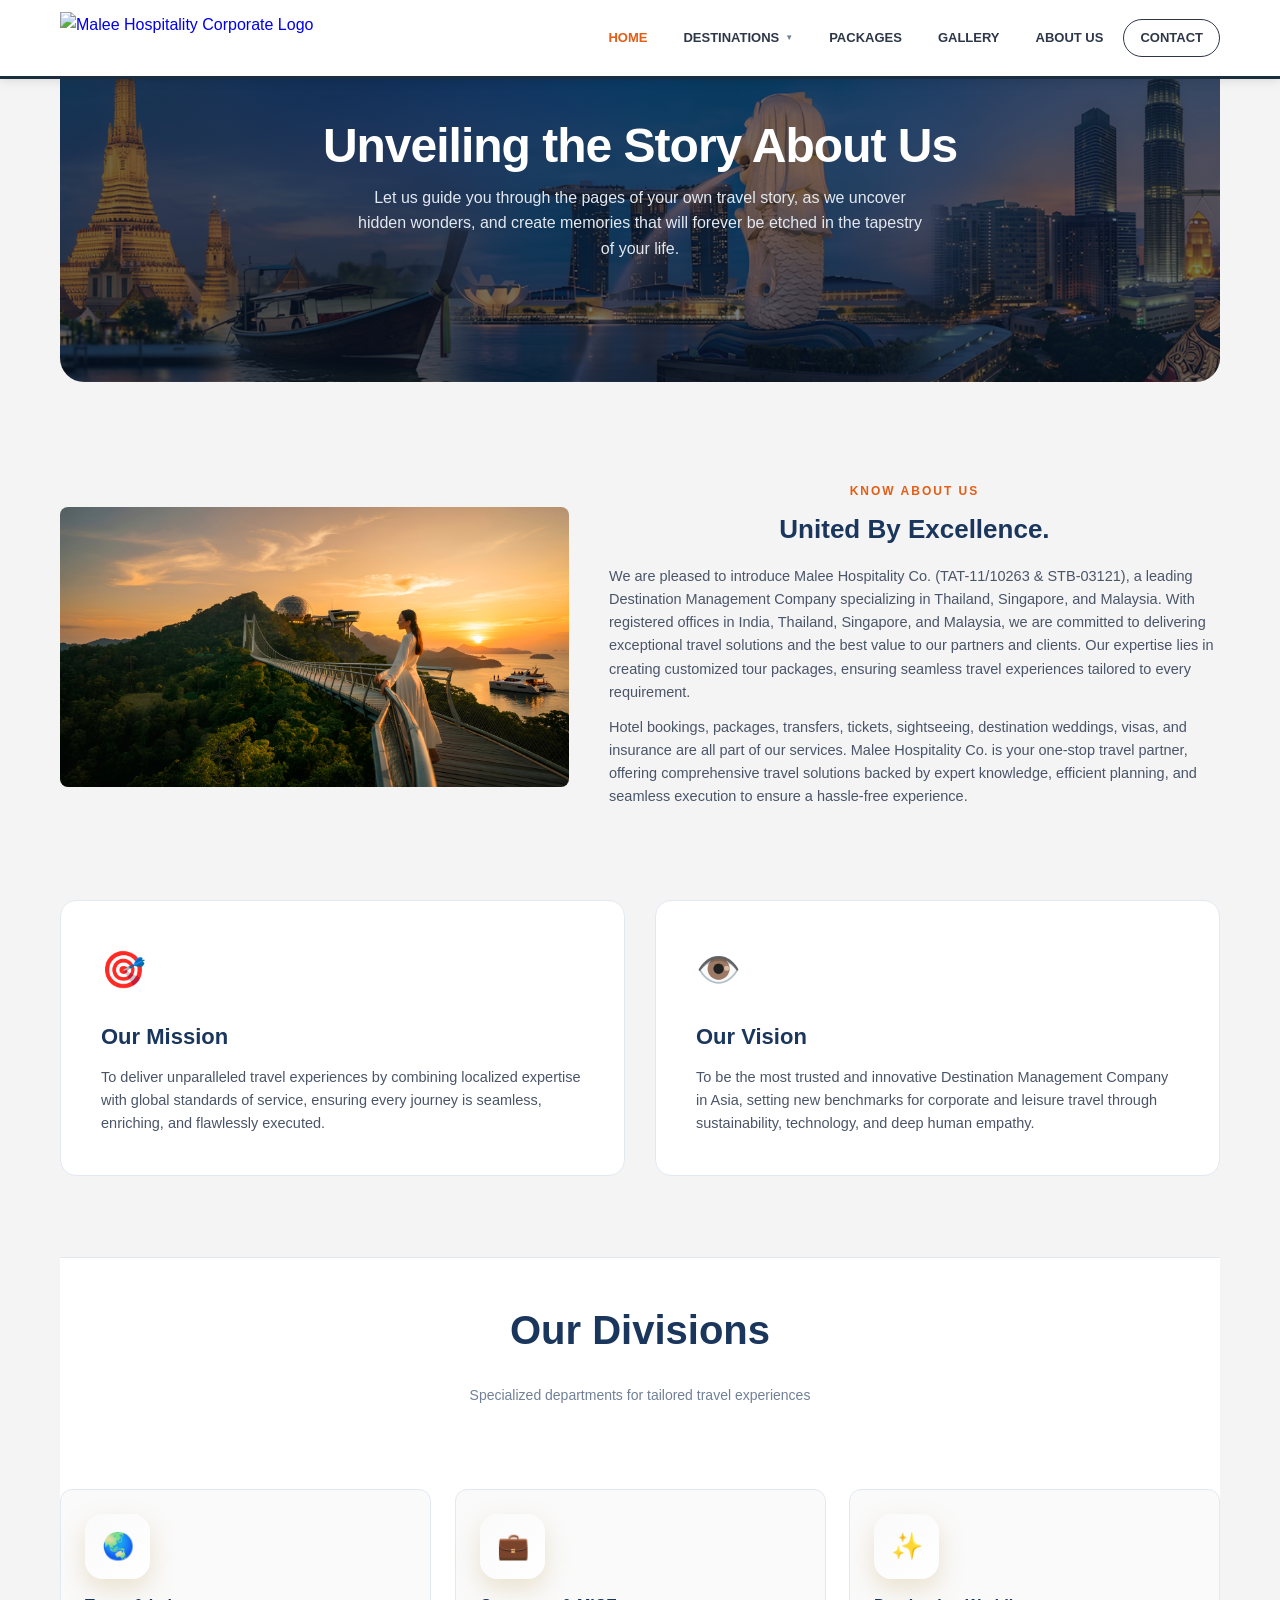
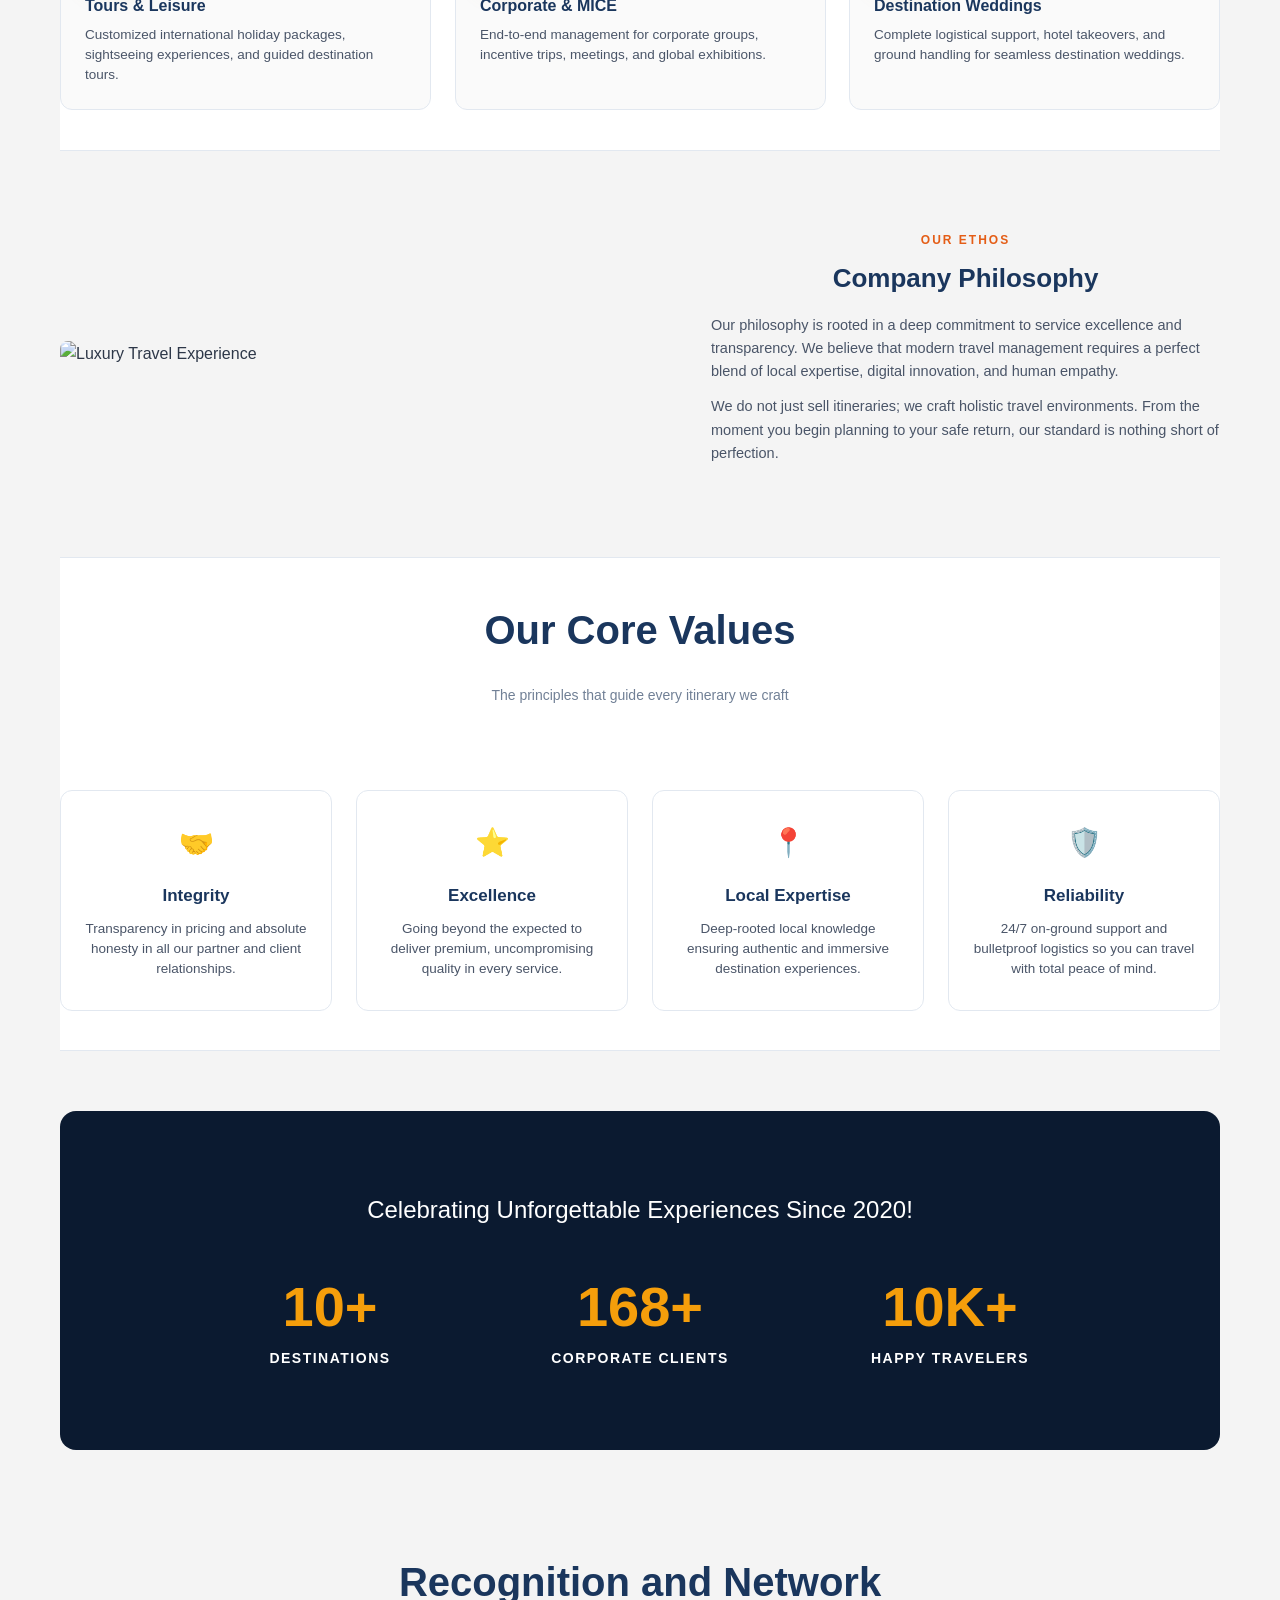
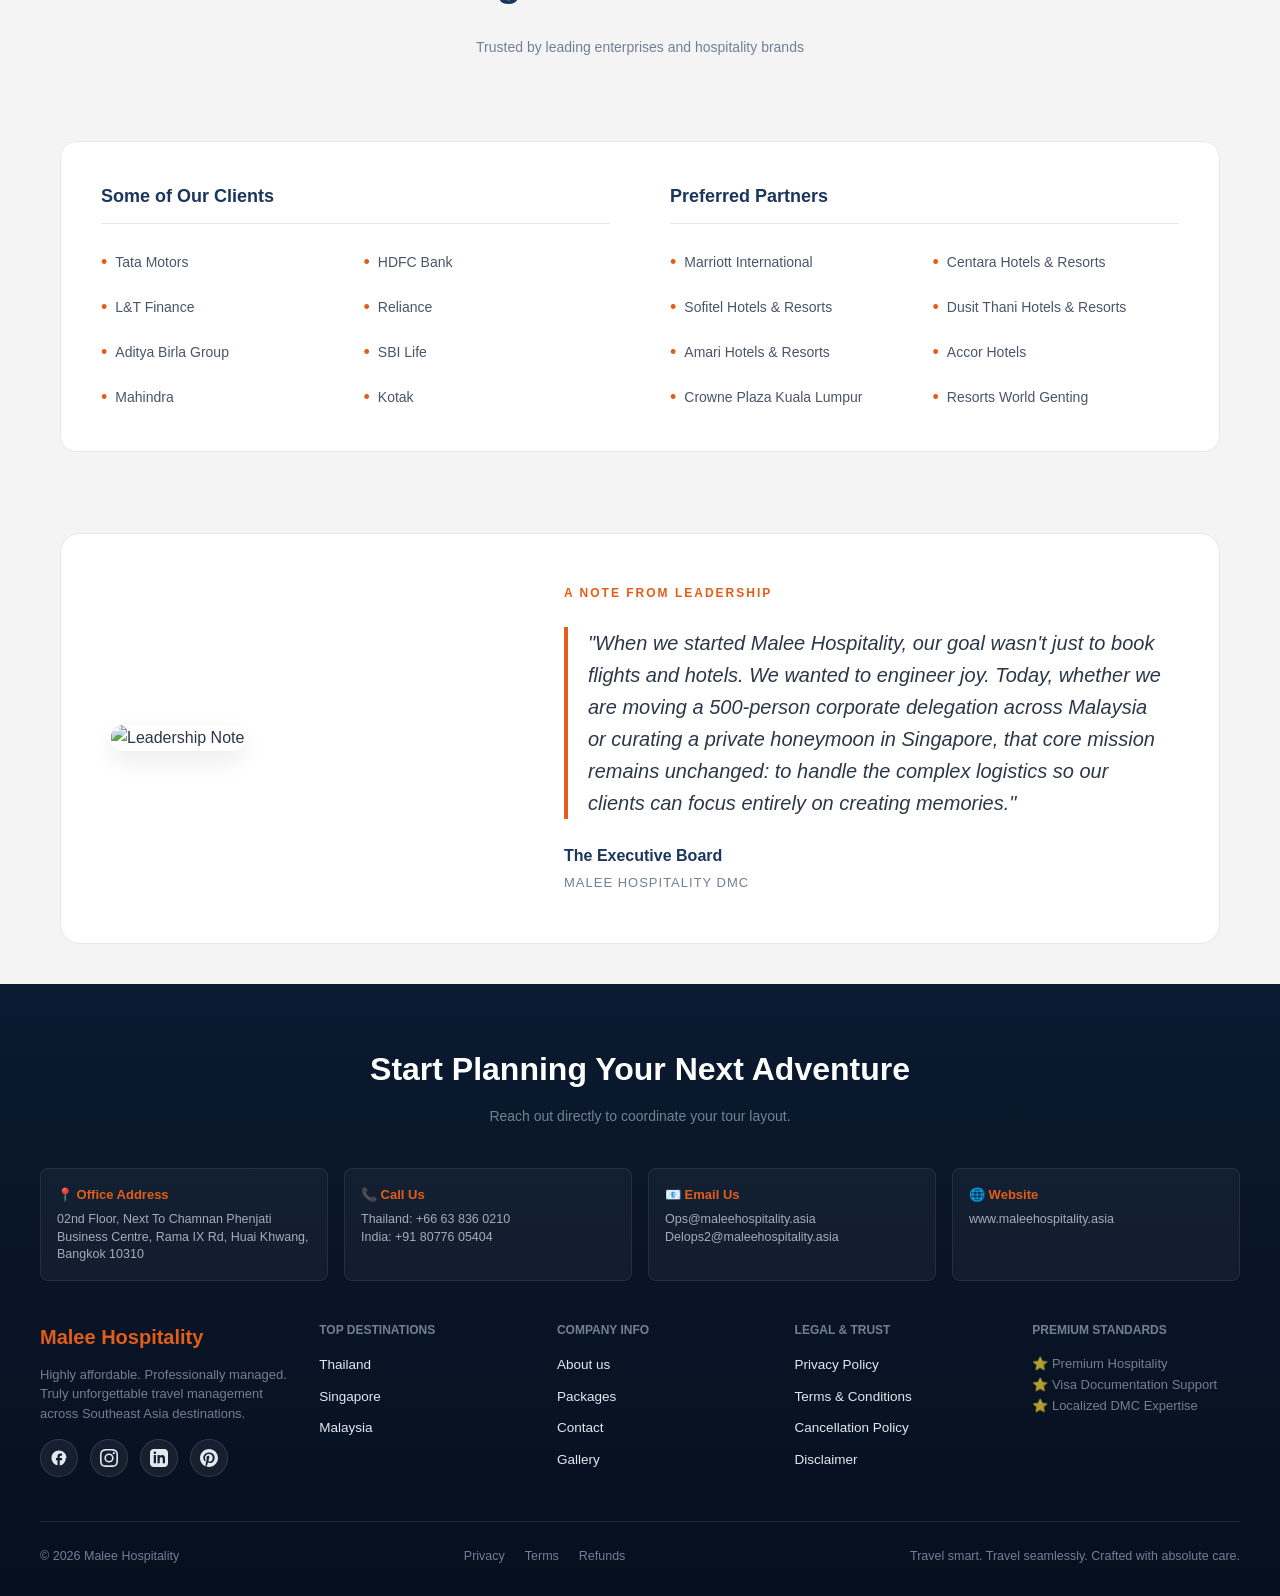
==== commit 90f63723: "Updated the changs" ====
--- a/about.html
+++ b/about.html
@@ -15,7 +15,7 @@
       rel="stylesheet"
     />
     <link rel="stylesheet" href="css/style.css" />
-    <link rel="stylesheet" href="css/about.css">
+    <link rel="stylesheet" href="css/about.css" />
   </head>
   <body>
     <!-- HEADER -->
@@ -48,26 +48,13 @@
             </a>
             <div class="dropdown-menu">
               <a href="#">Thailand</a>
-              <a href="#">Bali</a>
               <a href="#">Singapore</a>
               <a href="#">Malaysia</a>
-              <a href="#">Vietnam</a>
             </div>
           </div>
 
           <div class="nav-item dropdown">
-            <a
-              href="package.html"
-              aria-haspopup="true"
-              aria-expanded="false"
-            >
-              PACKAGES <span aria-hidden="true">▼</span>
-            </a>
-            <!-- <div class="dropdown-menu">
-              <a href="#">Honeymoon Escapes</a>
-              <a href="#">Family Adventures</a>
-              <a href="#">Corporate Groups</a>
-            </div> -->
+            <a href="package.html" class="nav-link"> PACKAGES </a>
           </div>
 
           <div class="nav-item">
@@ -95,9 +82,11 @@
       <!-- HERO SECTION -->
       <section class="about-hero-banner smooth-reveal">
         <div class="banner-content">
-          <h1 class="banner-heading">About Us</h1>
+          <h1 class="banner-heading">Unveiling the Story About Us</h1>
           <p class="banner-subheading">
-            Crafting unforgettable experiences across Southeast Asia.
+            Let us guide you through the pages of your own travel story, as we
+            uncover hidden wonders, and create memories that will forever be
+            etched in the tapestry of your life.
           </p>
         </div>
       </section>
@@ -107,24 +96,18 @@
         <div class="about-grid">
           <div class="about-img-holder smooth-reveal">
             <img
-              src="https://images.unsplash.com/photo-1436491865332-7a61a109cc05?auto=format&fit=crop&w=800&q=80"
-              alt="Travel and Exploration"
+              src="../images/Langkawi Website images  - 1920X1080.png"
+              alt="Malee Hospitality"
             />
           </div>
           <div class="about-content smooth-reveal delay-1">
-            <h4 class="section-kicker">COMPANY PROFILE</h4>
-            <h2>United By Excellence.<br />Driven By Innovation.</h2>
-            <p>
-              Malee Hospitality is a premium destination management company
-              based in Bangkok, offering bespoke travel solutions for
-              individuals and corporate groups. We provide a comprehensive range
-              of travel services designed to create memories that last forever.
-            </p>
-            <p>
-              Our operational framework ensures that every journey is highly
-              affordable, professionally managed, and truly unforgettable. We
-              handle everything from complex corporate movements to intimate
-              family vacations with absolute precision.
+            <h4 class="section-kicker">Know About Us</h4>
+            <h2>United By Excellence.</h2>
+            <p>
+              We are pleased to introduce Malee Hospitality Co. (TAT-11/10263 & STB-03121), a leading Destination Management Company specializing in Thailand, Singapore, and Malaysia. With registered offices in India, Thailand, Singapore, and Malaysia, we are committed to delivering exceptional travel solutions and the best value to our partners and clients. Our expertise lies in creating customized tour packages, ensuring seamless travel experiences tailored to every requirement.
+            </p>
+            <p>
+              Hotel bookings, packages, transfers, tickets, sightseeing, destination weddings, visas, and insurance are all part of our services. Malee Hospitality Co. is your one-stop travel partner, offering comprehensive travel solutions backed by expert knowledge, efficient planning, and seamless execution to ensure a hassle-free experience.
             </p>
           </div>
         </div>
@@ -268,7 +251,7 @@
           <div class="stats-grid">
             <div class="stat-item">
               <span class="stat-number"
-                ><span class="counter" data-target="50">0</span>+</span
+                ><span class="counter" data-target="10">0</span>+</span
               >
               <span class="stat-label">Destinations</span>
             </div>
@@ -316,13 +299,13 @@
               <h3 class="network-title">Preferred Partners</h3>
               <ul class="minimal-list-grid">
                 <li>Marriott International</li>
-                <li>Taj Hotels</li>
-                <li>The Oberoi Group</li>
-                <li>Hyatt Hotels</li>
-                <li>Hilton Worldwide</li>
+                <li>Centara Hotels & Resorts</li>
+                <li>Sofitel Hotels & Resorts</li>
+                <li>Dusit Thani Hotels & Resorts</li>
+                <li>Amari Hotels & Resorts</li>
                 <li>Accor Hotels</li>
-                <li>ITC Hotels</li>
-                <li>Radisson Blu</li>
+                <li>Crowne Plaza Kuala Lumpur</li>
+                <li>Resorts World Genting</li>
               </ul>
             </div>
           </div>
@@ -343,10 +326,10 @@
             <blockquote class="founder-quote">
               "When we started Malee Hospitality, our goal wasn't just to book
               flights and hotels. We wanted to engineer joy. Today, whether we
-              are moving a 500-person corporate delegation across Singapore or
-              curating a private honeymoon in Bali, that core mission remains
-              unchanged: to handle the complex logistics so our clients can
-              focus entirely on creating memories."
+              are moving a 500-person corporate delegation across Malaysia or
+              curating a private honeymoon in Singapore, that core mission
+              remains unchanged: to handle the complex logistics so our clients
+              can focus entirely on creating memories."
             </blockquote>
             <div class="founder-signature">
               <h5>The Executive Board</h5>
@@ -356,53 +339,8 @@
         </div>
       </section>
 
-      <!-- OUR TEAM SECTION -->
-      <section class="section-container bg-muted smooth-section">
-        <div class="section-header center-align smooth-reveal">
-          <h2>Our Team</h2>
-          <p class="center-subtitle">
-            The professionals dedicated to making your travel seamless
-          </p>
-        </div>
-        <div class="team-grid">
-          <div class="team-card smooth-reveal">
-            <div class="team-img">
-              <img
-                src="https://images.unsplash.com/photo-1573496359142-b8d87734a5a2?auto=format&fit=crop&w=400&q=80"
-                alt="Isha Sharma"
-              />
-            </div>
-            <div class="team-info">
-              <h4>Sanjay Juneja</h4>
-              <p>Managing Director</p>
-            </div>
-          </div>
-          <div class="team-card smooth-reveal delay-1">
-            <div class="team-img">
-              <img
-                src="https://images.unsplash.com/photo-1560250097-0b93528c311a?auto=format&fit=crop&w=400&q=80"
-                alt="Mahesh Nair"
-              />
-            </div>
-            <div class="team-info">
-              <h4>Isha Sharma</h4>
-              <p>Director of Operations</p>
-            </div>
-          </div>
-          <div class="team-card smooth-reveal delay-2">
-            <div class="team-img">
-              <img
-                src="https://images.unsplash.com/photo-1519085360753-af0119f7cbe7?auto=format&fit=crop&w=400&q=80"
-                alt="Louis D'Souza"
-              />
-            </div>
-            <div class="team-info">
-              <h4>Louis D'Souza</h4>
-              <p>Destination Expert</p>
-            </div>
-          </div>
-        </div>
-      </section>
+      <!-- LICENSES SECTION -->
+    
     </main>
 
     <!-- FOOTER -->
@@ -505,8 +443,6 @@
           <a href="#">Thailand</a>
           <a href="#">Singapore</a>
           <a href="#">Malaysia</a>
-          <a href="#">Bali (Indonesia)</a>
-          <a href="#">Vietnam</a>
         </div>
 
         <div class="links-column">
--- a/css/style.css
+++ b/css/style.css
@@ -3,6 +3,7 @@
    ========================================================================== */
 :root {
     --bg-primary: #FAFAFA;
+    --bg-secondary: #FFFFFF;
     --bg-card: #FFFFFF;
     --bg-infobar: #1A2E40;
     --border-color: #E2E8F0;
@@ -12,24 +13,11 @@
     --text-heading: #1A365D;
     --text-light: #718096;
     --text-accent: #E53E3E;
-    --accent-gold: #D69E2E;
+    --accent-gold: #e45d16;
     --accent-red: #E53E3E;
     --accent-red-hover: #C53030;
 }
 
-[data-theme="dark"] {
-    --bg-primary: #0F172A;
-    --bg-card: #1E293B;
-    --bg-infobar: #020617;
-    --border-color: #334155;
-    --input-bg: #111827;
-    --text-main: #E2E8F0;
-    --text-muted: #94A3B8;
-    --text-heading: #38BDF8;
-    --text-light: #64748B;
-    --text-accent: #F87171;
-    --accent-gold: #F59E0B;
-}
 
 * {
     margin: 0;
@@ -124,9 +112,9 @@
     object-fit: contain;
 }
 
-[data-theme="dark"] .brand-logo-img {
+/* [data-theme="dark"] .brand-logo-img {
     filter: brightness(0) invert(1);
-}
+} */
 
 .navigation-menu {
     display: flex;
@@ -236,111 +224,6 @@
 }
 
 /* ==========================================================================
-   3. HOMEPAGE HERO LAYOUT & FILTERS
-   ========================================================================== */
-.hero-section {
-    text-align: center;
-    padding: 60px 0 40px;
-    max-width: 850px;
-    margin: 0 auto;
-}
-
-.hero-tagline {
-    font-size: 13px;
-    font-weight: 600;
-    color: var(--accent-gold);
-    text-transform: uppercase;
-    letter-spacing: 1.5px;
-    margin-bottom: 12px;
-}
-
-.main-title {
-    font-size: 48px;
-    font-weight: 700;
-    color: var(--text-heading);
-    line-height: 1.2;
-    letter-spacing: -1px;
-}
-
-.subtitle {
-    font-size: 15px;
-    color: var(--text-muted);
-    margin: 16px 0 8px;
-    line-height: 1.6;
-}
-
-.hero-subtext {
-    font-size: 14px;
-    font-weight: 700;
-    color: var(--accent-gold);
-    margin-bottom: 30px;
-}
-
-.hero-actions {
-    display: flex;
-    justify-content: center;
-    gap: 14px;
-    margin-bottom: 40px;
-}
-
-.btn-primary {
-    background-color: var(--text-heading);
-    color: #FFFFFF;
-    text-decoration: none;
-    padding: 12px 24px;
-    border-radius: 30px;
-    font-weight: 600;
-    font-size: 14px;
-    transition: opacity 0.2s;
-}
-
-.btn-primary:hover {
-    opacity: 0.9;
-}
-
-.btn-outline {
-    text-decoration: none;
-    border: 1px solid var(--border-color);
-    color: var(--text-muted);
-    padding: 12px 24px;
-    border-radius: 30px;
-    font-weight: 600;
-    font-size: 14px;
-    transition: background-color 0.2s, color 0.2s;
-}
-
-.btn-outline:hover {
-    background-color: var(--border-color);
-    color: var(--text-main);
-}
-
-.filter-pills-container, .gallery-filter-container {
-    display: flex;
-    justify-content: center;
-    gap: 10px;
-    flex-wrap: wrap;
-    margin-top: 20px;
-}
-
-.pill, .gallery-filter-btn {
-    background-color: var(--bg-card);
-    border: 1px solid var(--border-color);
-    padding: 10px 22px;
-    border-radius: 30px;
-    font-size: 13px;
-    font-weight: 600;
-    color: var(--text-heading);
-    cursor: pointer;
-    transition: all 0.2s ease;
-}
-
-.pill.active, .gallery-filter-btn.active {
-    background-color: var(--text-heading);
-    color: #FFFFFF;
-    border-color: var(--text-heading);
-}
-
-/* ==========================================================================
    4. ASYMMETRIC CONTENT GRIDS & FEATURE CARD MODULES
    ========================================================================== */
 .about-section {
@@ -365,10 +248,12 @@
     border-radius: 8px;
 }
 
-.about-content h2, .center-title, .section-header h2 {
-    font-size: 26px;
-    color: var(--text-heading);
-    margin-bottom: 14px;
+.center-title,
+.section-header h2 {
+  text-align: center;
+  font-size: 26px;
+  color: var(--text-heading);
+  margin-bottom: 14px;
 }
 
 .about-content p {
@@ -382,6 +267,8 @@
     padding: 40px 0;
 }
 
+
+
 .center-subtitle {
     text-align: center;
     font-size: 14px;
@@ -396,7 +283,7 @@
 }
 
 .why-card, .package-card {
-    background: var(--bg-card);
+    background: var(--bg-primary);
     border: 1px solid var(--border-color);
     border-radius: 12px;
     padding: 24px;
@@ -876,7 +763,7 @@
     margin-top: 40px;
 }
 
-.btn-load-gallery {
+.btn-load-gallery , .btn-load-package{
     background-color: var(--bg-card);
     border: 2px solid var(--text-heading);
     color: var(--text-heading);
@@ -888,7 +775,7 @@
     transition: all 0.2s ease;
 }
 
-.btn-load-gallery:hover {
+.btn-load-gallery:hover , .btn-load-package:hover{
     background-color: var(--text-heading);
     color: #FFFFFF;
 }
@@ -975,7 +862,7 @@
 /* ==========================================================================
    8. IMMERSIVE NIGHT LANDSCAPE VISUAL FOOTER
    ========================================================================== */
-.immersive-footer {
+/* .immersive-footer {
     background-color: #0B1A30;
     background-image: linear-gradient(to bottom, rgba(11, 26, 48, 0.9), #060F1D), 
                       url('https://images.unsplash.com/photo-1506318137071-a8e063b4bec0?auto=format&fit=crop&w=1500&q=80');
@@ -986,6 +873,15 @@
     margin-top: 60px;
     border-top-left-radius: 16px;
     border-top-right-radius: 16px;
+} */
+
+
+.immersive-footer {
+    width: 100%;             /* Forces it to span the entire screen */
+    max-width: 100%;         /* Overrides any restrictive max-width */
+    margin: 0;               /* Removes the outer gaps on the left and right */
+    border-radius: 0;        /* Optional: Removes the rounded corners from your screenshot */
+    box-sizing: border-box; 
 }
 
 .footer-hero-cta {
@@ -1011,7 +907,7 @@
     padding: 16px;
 }
 
-.contact-pill-item h5 { color: #D69E2E; font-size: 13px; margin-bottom: 6px; }
+.contact-pill-item h5 { color: #e45d16; font-size: 13px; margin-bottom: 6px; }
 .contact-pill-item p { font-size: 12.5px; color: #E2E8F0; line-height: 1.4; }
 
 .footer-link-item {
@@ -1020,7 +916,7 @@
     transition: color 0.2s ease;
 }
 
-.footer-link-item:hover { color: #D69E2E; }
+.footer-link-item:hover { color: #e45d16; }
 .footer-divider { border-bottom: 1px solid rgba(255, 255, 255, 0.1); margin-bottom: 40px; }
 
 .footer-links-container {
@@ -1030,7 +926,7 @@
     margin-bottom: 40px;
 }
 
-.brand-column .footer-logo { font-size: 20px; font-weight: 700; margin-bottom: 12px; color: #D69E2E; }
+.brand-column .footer-logo { font-size: 20px; font-weight: 700; margin-bottom: 12px; color: #e45d16; }
 .brand-column p { font-size: 13px; color: #A0AEC0; line-height: 1.5; }
 .links-column h4 { font-size: 12px; color: #718096; margin-bottom: 14px; text-transform: uppercase; }
 
@@ -1043,7 +939,7 @@
     transition: color 0.2s ease;
 }
 
-.links-column a:hover { color: #D69E2E; }
+.links-column a:hover { color: #e45d16; }
 
 .footer-bottom {
     border-top: 1px solid rgba(255, 255, 255, 0.1);
@@ -1237,147 +1133,144 @@
 
     border-radius: 18px;
 
+    background: linear-gradient(135deg, #fafafa, #ffffff)
+    ;
+
+    display: flex;
+
+    align-items: center;
+
+    justify-content: center;
+
+    margin-bottom: 22px;
+
+    box-shadow:
+        0 10px 25px rgba(200,169,107,0.3);
+}
+
+.why-icon svg {
+
+    width: 30px;
+
+    height: 30px;
+
+    color: white;
+}
+
+.info-card h3 {
+
+    margin-bottom: 15px;
+
+    font-size: 24px;
+}
+
+.info-card p {
+
+    color: #555;
+
+    margin-bottom: 5px;
+}
+
+
+
+/* FORM */
+
+.form-wrapper {
+
+    background: white;
+
+    padding: 50px;
+
+    border-radius: 28px;
+
+    box-shadow:
+        0 15px 40px rgba(0,0,0,0.06);
+}
+
+.form-wrapper h2 {
+
+    font-size: 38px;
+
+    margin-bottom: 12px;
+}
+
+.form-wrapper span {
+
+    color: #C8A96B;
+}
+
+.form-row {
+
+    display: grid;
+
+    grid-template-columns: repeat(auto-fit, minmax(250px, 1fr));
+
+    gap: 20px;
+}
+
+.input-group {
+
+    margin-bottom: 24px;
+}
+
+.input-group label {
+
+    display: block;
+
+    margin-bottom: 10px;
+
+    font-weight: 600;
+}
+
+.input-group input,
+.input-group select,
+.input-group textarea {
+
+    width: 100%;
+
+    padding: 16px;
+
+    border-radius: 14px;
+
+    border: 1px solid #D1D5DB;
+
+    font-size: 15px;
+
+    outline: none;
+
+    transition: 0.3s ease;
+}
+
+.input-group input:focus,
+.input-group select:focus,
+.input-group textarea:focus {
+
+    border-color: #C8A96B;
+
+    box-shadow:
+        0 0 0 4px rgba(200,169,107,0.15);
+}
+
+
+
+/* BUTTON */
+
+.submit-btn {
+
+    width: 100%;
+
+    border: none;
+
+    padding: 18px;
+
+    border-radius: 16px;
+
     background: linear-gradient(
         135deg,
         #C8A96B,
         #E7D3A8
     );
 
-    display: flex;
-
-    align-items: center;
-
-    justify-content: center;
-
-    margin-bottom: 22px;
-
-    box-shadow:
-        0 10px 25px rgba(200,169,107,0.3);
-}
-
-.why-icon svg {
-
-    width: 30px;
-
-    height: 30px;
-
-    color: white;
-}
-
-.info-card h3 {
-
-    margin-bottom: 15px;
-
-    font-size: 24px;
-}
-
-.info-card p {
-
-    color: #555;
-
-    margin-bottom: 5px;
-}
-
-
-
-/* FORM */
-
-.form-wrapper {
-
-    background: white;
-
-    padding: 50px;
-
-    border-radius: 28px;
-
-    box-shadow:
-        0 15px 40px rgba(0,0,0,0.06);
-}
-
-.form-wrapper h2 {
-
-    font-size: 38px;
-
-    margin-bottom: 12px;
-}
-
-.form-wrapper span {
-
-    color: #C8A96B;
-}
-
-.form-row {
-
-    display: grid;
-
-    grid-template-columns: repeat(auto-fit, minmax(250px, 1fr));
-
-    gap: 20px;
-}
-
-.input-group {
-
-    margin-bottom: 24px;
-}
-
-.input-group label {
-
-    display: block;
-
-    margin-bottom: 10px;
-
-    font-weight: 600;
-}
-
-.input-group input,
-.input-group select,
-.input-group textarea {
-
-    width: 100%;
-
-    padding: 16px;
-
-    border-radius: 14px;
-
-    border: 1px solid #D1D5DB;
-
-    font-size: 15px;
-
-    outline: none;
-
-    transition: 0.3s ease;
-}
-
-.input-group input:focus,
-.input-group select:focus,
-.input-group textarea:focus {
-
-    border-color: #C8A96B;
-
-    box-shadow:
-        0 0 0 4px rgba(200,169,107,0.15);
-}
-
-
-
-/* BUTTON */
-
-.submit-btn {
-
-    width: 100%;
-
-    border: none;
-
-    padding: 18px;
-
-    border-radius: 16px;
-
-    background: linear-gradient(
-        135deg,
-        #C8A96B,
-        #E7D3A8
-    );
-
     color: #1F2A44;
 
     font-size: 17px;
@@ -1514,12 +1407,14 @@
 
     border-radius: 18px;
 
-    background: linear-gradient(
+    /* background: linear-gradient(
         135deg,
         #C8A96B,
         #E7D3A8
-    );
-
+    ); */
+
+
+    
     display: flex;
 
     align-items: center;
@@ -1786,7 +1681,7 @@
   letter-spacing: 3px;
   margin-bottom: 1rem;
   font-weight: 600;
-  color: #f7fafc;
+  color: #ffffff;
   animation: fadeInUp 0.8s ease forwards;
 }
 
@@ -2919,11 +2814,7 @@
 }
 
 /* 2. Content Layout Frame Container spacing */
-.packages-page-container {
-  max-width: 1200px;
-  margin: 0 auto;
-  padding: 4rem 1.5rem;
-}
+
 
 /* 3. Destination Standalone Filter Capsule Tabs (Matching exact image_7cfe8e.png reference) */
 .destination-tabs-wrapper {
@@ -4182,6 +4073,7 @@
     display: grid;
     grid-template-columns: repeat(3, 1fr);
     gap: 30px;
+    padding:0 30px 0 30px;
 }
 
 .team-card {
@@ -4379,7 +4271,7 @@
     /* ==========================================================================
        3. THEME TOGGLE (DARK/LIGHT MODE)
        ========================================================================== */
-    const themeToggle = document.getElementById("themeToggle");
+    /* const themeToggle = document.getElementById("themeToggle");
     const rootHtml = document.documentElement;
     const toggleIcon = themeToggle ? themeToggle.querySelector('.toggle-icon') : null;
 
@@ -4399,7 +4291,7 @@
             
             if(toggleIcon) toggleIcon.textContent = newTheme === "dark" ? "☀️" : "🌙";
         });
-    }
+    } */
 
     /* ==========================================================================
        4. FAQ ACCORDION LOGIC
@@ -4715,25 +4607,27 @@
 }
 
 /* Floating Cross Close Button */
-.travel-popup-close-btn {
-    position: absolute;
-    top: -14px;
-    right: -14px;
-    background: #ffffff;
-    border: 1px solid #dddddd;
-    font-size: 24px;
-    font-weight: bold;
-    color: #444444;
-    cursor: pointer;
-    width: 34px;
-    height: 34px;
-    border-radius: 50%;
-    box-shadow: 0 4px 12px rgba(0,0,0,0.15);
-    display: flex;
-    align-items: center;
-    justify-content: center;
-    z-index: 100;
-    transition: transform 0.2s ease, background-color 0.2s ease;
+    .travel-popup-close-btn {
+  position: absolute;
+  top: 0;
+  right: 0;
+  background: #ffffff;
+  border: none;
+  font-size: 45px;
+  font-weight: lighter;
+  color: #444444;
+  cursor: crosshair;
+  width: 36px;
+  height: 36px;
+  border-radius: 0%;
+  box-shadow: none;
+  display: flex;
+  align-items: center;
+  justify-content: center;
+  z-index: 100;
+  transition:
+    transform 0.2s ease,
+    background-color 0.2s ease;
 }
 
 .travel-popup-close-btn:hover {
@@ -5288,7 +5182,7 @@
 
 /* --- Review Item Card --- */
 .mh-review-card {
-    background: #ffffff;
+    background: var(--bg-primary);
     border: 1px solid #e5e7eb;
     border-radius: var(--card-border-radius);
     padding: 24px;
@@ -5810,7 +5704,7 @@
 .dream-modal-form-side {
     flex: 1.5;
     padding: 35px 40px;
-    box-sizing: border-box;
+    box-sizing: border-box; 
 }
 
 .dream-modal-form-side h2 {
@@ -6330,7 +6224,7 @@
 .hero-tagline {
     font-size: 13px;
     font-weight: 600;
-    color: var(--accent-gold, #D69E2E);
+    color: var(--accent-gold, #e45d16);
     text-transform: uppercase;
     letter-spacing: 2px;
     margin-bottom: 16px;
@@ -6522,3 +6416,3126 @@
 }
 
 
+/* ## 1. Global Core Architecture & Shared Reset
+**File Path:** `css/global.css`  
+*Contains your variables, typographic standards, shared UI states, and your body overflow bug fix ensuring no horizontal landscape shifting happens.* */
+
+/* ```css */
+/* ==========================================================================
+   GLOBAL STYLE VARIABLE ARCHITECTURE & RESET (css/global.css)
+   ========================================================================== */
+:root {
+    --bg-primary: #FAFAFA;
+    --bg-card: #FFFFFF;
+    --bg-infobar: #1A2E40;
+    --border-color: #E2E8F0;
+    --input-bg: #FAFAFA;
+    --text-main: #2D3748;
+    --text-muted: #4A5568;
+    --text-heading: #1A365D;
+    --text-light: #718096;
+    --text-accent: #E53E3E;
+    --accent-gold: #e45d16;
+    --accent-red: #E53E3E;
+    --accent-red-hover: #C53030;
+}
+
+/* [data-theme="dark"] {
+    --bg-primary: #0F172A;
+    --bg-card: #1E293B;
+    --bg-infobar: #020617;
+    --border-color: #334155;
+    --input-bg: #111827;
+    --text-main: #E2E8F0;
+    --text-muted: #94A3B8;
+    --text-heading: #38BDF8;
+    --text-light: #64748B;
+    --text-accent: #F87171;
+    --accent-gold: #F59E0B;
+} */
+
+* {
+    margin: 0;
+    padding: 0;
+    box-sizing: border-box;
+}
+
+/* CRITICAL FIX: Global layout bounding protection clips unexpected horizontal layout tracking completely */
+html, body {
+    width: 100%;
+    max-width: 100%;
+    overflow-x: hidden;
+    scroll-behavior: smooth;
+}
+
+body {
+    font-family: 'Inter', sans-serif;
+    color: var(--text-main);
+    background-color: var(--bg-primary);
+    -webkit-font-smoothing: antialiased;
+    transition: background-color 0.3s ease, color 0.3s ease;
+}
+
+.main-wrapper {
+    max-width: 1200px;
+    margin: 0 auto;
+    padding: 0 20px;
+}
+
+/* Global Transition Rules for Interactive Blocks */
+.main-header, .package-card, .info-card, .info-card-block, 
+.form-card-wrapper, .form-container-panel, .accordion-item, .social-card {
+    transition: background-color 0.3s ease, border-color 0.3s ease, color 0.3s ease, box-shadow 0.3s ease;
+}
+
+/* Shared Component Utility Rules */
+.force-hide-element {
+    display: none !important;
+}
+
+.smooth-reveal {
+    opacity: 0;
+    transform: translateY(30px);
+    transition: opacity 0.8s cubic-bezier(0.16, 1, 0.3, 1), transform 0.8s cubic-bezier(0.16, 1, 0.3, 1);
+    will-change: opacity, transform;
+}
+
+.smooth-reveal.is-visible {
+    opacity: 1;
+    transform: translateY(0);
+}
+
+/* ==========================================================================
+   TOP INFOBAR & HEADER NAVIGATION
+   ========================================================================== */
+.top-infobar {
+    background-color: var(--bg-infobar);
+    color: #FFFFFF;
+    padding: 8px 20px;
+    font-size: 13px;
+    border-bottom: 1px solid rgba(255, 255, 255, 0.1);
+}
+
+.infobar-wrapper {
+    max-width: 1200px;
+    margin: 0 auto;
+    display: flex;
+    gap: 24px;
+}
+
+.infobar-link {
+    color: #FFFFFF;
+    text-decoration: none;
+    display: inline-flex;
+    align-items: center;
+    gap: 6px;
+    transition: color 0.2s ease;
+}
+
+.infobar-link:hover {
+    color: var(--accent-gold);
+}
+
+.main-header {
+    background-color: var(--bg-card);
+    border-bottom: 3px solid var(--bg-infobar);
+    position: sticky;
+    top: 0;
+    z-index: 2000;
+    box-shadow: 0 2px 10px rgba(0,0,0,0.05);
+}
+
+.header-container {
+    max-width: 1200px;
+    margin: 0 auto;
+    padding: 12px 20px;
+    display: flex;
+    justify-content: space-between;
+    align-items: center;
+}
+
+.brand-identity {
+    display: flex;
+    align-items: center;
+}
+
+.logo-link {
+    display: inline-flex;
+    align-items: center;
+    text-decoration: none;
+}
+
+.brand-logo-img {
+    height: 52px;
+    width: auto;
+    display: block;
+    object-fit: contain;
+}
+
+/* [data-theme="dark"] .brand-logo-img {
+    filter: brightness(0) invert(1);
+} */
+
+.navigation-menu {
+    display: flex;
+    align-items: center;
+    gap: 4px;
+}
+
+.nav-item {
+    position: relative;
+}
+
+.nav-link {
+    text-decoration: none;
+    color: var(--text-main);
+    font-size: 13px;
+    font-weight: 700;
+    padding: 10px 16px;
+    display: flex;
+    align-items: center;
+    gap: 6px;
+    transition: color 0.2s ease;
+}
+
+.nav-link:hover, .nav-link.active {
+    color: var(--accent-gold);
+}
+
+.arrow-indicator {
+    font-size: 8px;
+    color: var(--text-light);
+    transition: transform 0.2s ease;
+    display: inline-block;
+}
+
+.dropdown-menu {
+    position: absolute;
+    top: 100%;
+    left: 0;
+    background-color: var(--bg-card);
+    border: 1px solid var(--border-color);
+    box-shadow: 0 4px 12px rgba(0,0,0,0.1);
+    min-width: 220px;
+    border-radius: 6px;
+    padding: 8px 0;
+    opacity: 0;
+    visibility: hidden;
+    transform: translateY(10px);
+    transition: opacity 0.2s ease, transform 0.2s ease, visibility 0.2s;
+}
+
+.dropdown-menu a {
+    display: block;
+    padding: 10px 20px;
+    text-decoration: none;
+    color: var(--text-muted);
+    font-size: 13px;
+    font-weight: 600;
+    transition: background-color 0.2s, color 0.2s;
+}
+
+.dropdown-menu a:hover {
+    background-color: var(--bg-primary);
+    color: var(--accent-gold);
+}
+
+.dropdown.open .dropdown-menu {
+    opacity: 1;
+    visibility: visible;
+    transform: translateY(0);
+}
+
+.dropdown.open .arrow-indicator {
+    transform: rotate(180deg);
+}
+
+.contact-button {
+    border: 1px solid var(--text-main);
+    border-radius: 24px;
+    padding: 8px 16px;
+}
+
+.contact-button:hover, .contact-button.active {
+    background-color: var(--text-main);
+    color: var(--bg-card) !important;
+}
+
+.theme-toggle {
+    background: none;
+    border: 1px solid var(--border-color);
+    border-radius: 50%;
+    width: 36px;
+    height: 36px;
+    display: flex;
+    align-items: center;
+    justify-content: center;
+    cursor: pointer;
+    margin-left: 10px;
+    font-size: 16px;
+    color: var(--text-main);
+    transition: all 0.25s ease;
+}
+
+.theme-toggle:hover {
+    background-color: var(--border-color);
+    transform: scale(1.05);
+}
+
+/* Shared Immersive Visual Footer */
+.immersive-footer {
+    background-color: #0B1A30;
+    background-image: linear-gradient(to bottom, rgba(11, 26, 48, 0.9), #060F1D), 
+                      url('https://images.unsplash.com/photo-1506318137071-a8e063b4bec0?auto=format&fit=crop&w=1500&q=80');
+    background-size: cover;
+    background-position: center;
+    color: #FFFFFF;
+    padding: 60px 40px 30px;
+    margin-top: 60px;
+    /* border-top-left-radius: 16px;
+    border-top-right-radius: 16px; */
+}
+
+.footer-hero-cta {
+    text-align: center;
+    max-width: 600px;
+    margin: 0 auto 40px;
+}
+
+.footer-hero-cta h2 { font-size: 32px; margin-bottom: 10px; color: #FFFFFF !important;}
+.footer-hero-cta p { color: #A0AEC0; font-size: 14px; }
+
+.contact-box-grid {
+    display: grid;
+    grid-template-columns: repeat(4, 1fr);
+    gap: 16px;
+    margin-bottom: 40px;
+}
+
+.contact-pill-item {
+    background: rgba(255, 255, 255, 0.04);
+    border: 1px solid rgba(255, 255, 255, 0.08);
+    border-radius: 8px;
+    padding: 16px;
+}
+
+.contact-pill-item h5 { color: #e45d16; font-size: 13px; margin-bottom: 6px; }
+.contact-pill-item p { font-size: 12.5px; color: #E2E8F0; line-height: 1.4; }
+
+.footer-links-container {
+    display: grid;
+    grid-template-columns: 1.2fr repeat(4, 1fr);
+    gap: 30px;
+    margin-bottom: 40px;
+}
+
+.brand-column .footer-logo { font-size: 20px; font-weight: 700; margin-bottom: 12px; color: #e45d16; }
+.brand-column p { font-size: 13px; color: #A0AEC0; line-height: 1.5; }
+.links-column h4 { font-size: 12px; color: #718096; margin-bottom: 14px; text-transform: uppercase; }
+
+.links-column a {
+    display: block;
+    color: #E2E8F0;
+    text-decoration: none;
+    font-size: 13.5px;
+    margin-bottom: 10px;
+    transition: color 0.2s ease;
+}
+
+.links-column a:hover { color: #e45d16; }
+
+.footer-bottom {
+    border-top: 1px solid rgba(255, 255, 255, 0.1);
+    padding-top: 24px;
+    display: flex;
+    justify-content: space-between;
+    font-size: 12.5px;
+    color: #718096;
+}
+
+.footer-social-wrapper {
+    display: flex;
+    gap: 12px;
+    margin-top: 16px;
+}
+
+.social-icon-link {
+    width: 38px;
+    height: 38px;
+    border-radius: 50%;
+    background: rgba(255, 255, 255, 0.06);
+    border: 1px solid rgba(255, 255, 255, 0.12);
+    display: flex;
+    align-items: center;
+    justify-content: center;
+    color: #E2E8F0;
+    transition: all 0.2s cubic-bezier(0.4, 0, 0.2, 1);
+}
+
+.social-icon-link:hover {
+    color: #FFFFFF;
+    background: var(--accent-gold);
+    border-color: var(--accent-gold);
+    transform: translateY(-3px);
+    box-shadow: 0 4px 12px rgba(214, 158, 46, 0.3);
+}
+
+.legal-links-column {
+    display: flex;
+    gap: 20px;
+    flex-wrap: wrap;
+}
+
+.legal-links-column a {
+    color: #718096;
+    text-decoration: none;
+    font-size: 12.5px;
+    transition: color 0.2s ease;
+}
+
+.legal-links-column a:hover { color: var(--accent-gold); }
+
+@media (max-width: 1024px) {
+    .contact-box-grid { grid-template-columns: repeat(2, 1fr); }
+    .footer-links-container { grid-template-columns: repeat(2, 1fr); }
+}
+
+@media (max-width: 768px) {
+    .navigation-menu { display: none; }
+    .footer-links-container { grid-template-columns: 1fr; gap: 20px; }
+    .immersive-footer { padding: 40px 20px 20px; }
+    .brand-logo-img { height: 44px; }
+    .footer-bottom { flex-direction: column; text-align: center; gap: 14px; }
+}
+
+
+/* Change this line from [data-theme="dark"] to turn it off */
+[data-theme="disabled-dark"] {
+    --bg-primary: #0F172A;
+    --bg-card: #1E293B;
+    --bg-infobar: #020617;
+    --border-color: #334155;
+    --input-bg: #111827;
+    --text-main: #E2E8F0;
+    --text-muted: #94A3B8;
+    --text-heading: #38BDF8;
+    --text-light: #64748B;
+    --text-accent: #F87171;
+    --accent-gold: #e45d16;
+}
+
+
+
+
+
+/* ==========================================================================
+   HOMEPAGE SPECIFIC SHEET (css/home.css)
+   ========================================================================== */
+
+/* --- Full Screen Breakout Ken Burns Slider Structure --- */
+.hero-slider-section {
+  position: relative;
+  width: 100vw;
+  left: 50%;
+  right: 50%;
+  margin-left: -50vw;
+  margin-right: -50vw;
+  height: 100vh;
+  overflow: hidden;
+  background-color: #000000;
+}
+
+.slider-container {
+  position: relative;
+  width: 100%;
+  height: 100%;
+}
+
+.slide {
+  position: absolute;
+  top: 0;
+  left: 0;
+  width: 100%;
+  height: 100%;
+  opacity: 0;
+  visibility: hidden;
+  transition:
+    opacity 1.2s ease-in-out,
+    visibility 1.2s ease-in-out;
+  display: flex;
+  align-items: center;
+  justify-content: center;
+  z-index: 1;
+}
+
+.slide.active {
+  opacity: 1;
+  visibility: visible;
+  z-index: 2;
+}
+
+.slide-image-wrapper {
+  position: absolute;
+  top: 0;
+  left: 0;
+  width: 100%;
+  height: 100%;
+  overflow: hidden;
+}
+
+.slide-image-wrapper img {
+  width: 100%;
+  height: 100%;
+  object-fit: cover;
+  transform: scale(1);
+  transition: transform 8s ease-out;
+}
+
+.slide-image-wrapper::after {
+    content: "";
+    position: absolute;
+    top: 0px;
+    left: 0px;
+    width: 100%;
+    height: 100%;
+    /* Increased opacity: 0.6 at the top, 0.45 in the middle, 0.85 at the bottom */
+    background: linear-gradient(
+        rgba(0, 0, 0, 0.6) 0%, 
+        rgba(0, 0, 0, 0.45) 80%, 
+        rgba(0, 0, 0, 0.85) 100%
+    );
+    z-index: 2;
+}
+
+.slide.active .slide-image-wrapper img {
+  transform: scale(1.15);
+}
+
+.hero-content-wrapper {
+  position: relative;
+  z-index: 10;
+  text-align: center;
+  max-width: 850px;
+  padding: 0 24px;
+  color: #ffffff;
+}
+
+.hero-content-wrapper > * {
+  opacity: 0;
+  transform: translateY(30px);
+  transition:
+    opacity 0.8s ease-out,
+    transform 0.8s ease-out;
+}
+
+.slide.active .hero-content-wrapper > * {
+  opacity: 1;
+  transform: translateY(0);
+}
+
+.slide.active .hero-tagline {
+  transition-delay: 0.3s;
+}
+.slide.active .main-title {
+  transition-delay: 0.5s;
+}
+.slide.active .subtitle {
+  transition-delay: 0.7s;
+}
+.slide.active .hero-actions {
+  transition-delay: 0.9s;
+}
+
+.hero-tagline {
+  font-size: 13px;
+  font-weight: 600;
+  color: #ffffff;
+  text-transform: uppercase;
+  letter-spacing: 2px;
+  margin-bottom: 16px;
+}
+
+.main-title {
+  font-size: clamp(34px, 6vw, 64px);
+  font-weight: 700;
+  color: #ffffff;
+  line-height: 1.2;
+  letter-spacing: -1px;
+}
+
+.subtitle {
+  font-size: clamp(14px, 2vw, 16px);
+  color: rgba(255, 255, 255, 0.85);
+  margin: 16px auto 32px;
+  line-height: 1.6;
+  max-width: 650px;
+}
+
+.hero-actions {
+  display: flex;
+  justify-content: center;
+  gap: 14px;
+}
+
+.btn-minimal {
+  display: inline-block;
+  text-decoration: none;
+  border: 1px solid #ffffff;
+  color: #ffffff;
+  padding: 12px 32px;
+  border-radius: 30px;
+  font-weight: 600;
+  font-size: 14px;
+  background: rgba(255, 255, 255, 0.08);
+  backdrop-filter: blur(4px);
+  -webkit-backdrop-filter: blur(4px);
+  transition: all 0.3s ease;
+}
+
+.btn-minimal:hover {
+  background: #ffffff;
+  color: #000000;
+}
+
+/* Force hide slide layout control buttons natively */
+.prev-arrow,
+.next-arrow {
+  display: none !important;
+}
+
+.slider-dots-container {
+  position: absolute;
+  bottom: 115px;
+  left: 50%;
+  transform: translateX(-50%);
+  display: flex;
+  gap: 8px;
+  z-index: 15;
+}
+
+.dot {
+  width: 10px;
+  height: 10px;
+  border-radius: 50%;
+  border: none;
+  background: rgba(255, 255, 255, 0.4);
+  cursor: pointer;
+  transition: all 0.3s ease;
+  padding: 0;
+}
+
+.dot.active {
+  background: #ffffff;
+  transform: scale(1.2);
+}
+
+.filter-pills-wrapper {
+  position: absolute;
+  bottom: 30px;
+  left: 0;
+  width: 100%;
+  z-index: 20;
+  padding: 0 20px;
+}
+
+.filter-pills-container {
+  display: flex;
+  justify-content: center;
+  gap: 10px;
+  flex-wrap: wrap;
+  background: rgba(15, 23, 42, 0.45);
+  backdrop-filter: blur(1px);
+  -webkit-backdrop-filter: blur(16px);
+  padding: 8px;
+  border-radius: 40px;
+  max-width: max-content;
+  margin: 0 auto;
+  border: 1px solid rgba(255, 255, 255, 0.12);
+}
+
+.filter-pills-container .pill {
+  background: transparent;
+  border: none;
+  color: rgba(255, 255, 255, 0.85);
+  padding: 10px 22px;
+  border-radius: 30px;
+  font-size: 13px;
+  font-weight: 600;
+  cursor: pointer;
+  transition: all 0.25s ease;
+}
+
+.filter-pills-container .pill.active,
+.filter-pills-container .pill:hover {
+  background: #ffffff;
+  color: #000000;
+}
+
+/* --- Content Modules Grids --- */
+.about-section {
+  background-color:#f4f4f4;
+  border: 1px solid var(--border-color);
+  border-radius: 12px;
+  padding: 40px;
+  margin: 40px 0 80px 0;
+}
+
+.about-grid {
+  display: grid;
+  grid-template-columns: 1fr 1.2fr;
+  gap: 40px;
+  align-items: center;
+}
+
+.about-img-holder img {
+  width: 100%;
+  height: 280px;
+  object-fit: cover;
+  border-radius: 8px;
+}
+
+.about-content h2,
+.center-title,
+.section-header h2 {
+  font-size: 26px;
+  color: var(--text-heading);
+  margin-bottom: 14px;
+}
+
+.about-content p {
+  font-size: 14.5px;
+  line-height: 1.6;
+  color: var(--text-muted);
+  margin-bottom: 12px;
+}
+
+.why-section,
+.section-container {
+  padding: 40px 0;
+}
+.center-subtitle {
+  text-align: center;
+  font-size: 14px;
+  color: var(--text-light);
+  margin: 6px 0 35px;
+}
+
+.why-grid,
+.packages-grid {
+  display: grid;
+  grid-template-columns: repeat(3, 1fr);
+  gap: 24px;
+}
+
+.why-card,
+.package-card {
+  background: var(--bg-primary);
+  border: 1px solid var(--border-color);
+  border-radius: 12px;
+  padding: 24px;
+}
+
+.why-icon {
+  font-size: 26px;
+  margin-bottom: 14px;
+}
+.why-card h3,
+.package-card h3 {
+  font-size: 16px;
+  color: var(--text-heading);
+  margin-bottom: 6px;
+}
+.why-card p,
+.itinerary-snippet {
+  font-size: 13.5px;
+  color: var(--text-muted);
+  line-height: 1.5;
+}
+
+.section-header {
+  display: flex;
+  justify-content: space-between;
+  align-items: center;
+  margin-bottom: 24px;
+}
+
+.btn-view-all {
+  font-size: 13.5px;
+  font-weight: 600;
+  color: var(--text-heading);
+  text-decoration: none;
+  border-bottom: 2px solid var(--accent-gold);
+}
+
+.package-card {
+  padding: 0;
+  overflow: hidden;
+  display: flex;
+  flex-direction: column;
+}
+.package-card.hidden {
+  display: none !important;
+}
+.card-img-holder {
+  width: 100%;
+  height: 200px;
+}
+.card-img-holder img {
+  width: 100%;
+  height: 100%;
+  object-fit: cover;
+}
+.card-body {
+  padding: 20px;
+  display: flex;
+  flex-direction: column;
+  flex-grow: 1;
+}
+.badge-category {
+  font-size: 12px;
+  color: var(--text-light);
+  font-weight: 600;
+  text-transform: uppercase;
+}
+
+.badge {
+  align-self: flex-start;
+  font-size: 11px;
+  font-weight: 700;
+  padding: 4px 8px;
+  border-radius: 4px;
+  margin-top: auto;
+}
+
+.green-badge {
+  background-color: #e6fffa;
+  color: #234e52;
+}
+
+/* Split Special Promotions Container Layout */
+.offers-split-grid {
+  display: grid;
+  grid-template-columns: repeat(2, 1fr);
+  gap: 24px;
+}
+
+.offer-row-item {
+  background: var(--bg-card);
+  border: 1px solid var(--border-color);
+  border-radius: 12px;
+  padding: 16px;
+  display: flex;
+  gap: 20px;
+  align-items: center;
+}
+
+.offer-banner {
+  width: 140px;
+  height: 130px;
+  border-radius: 8px;
+  position: relative;
+  overflow: hidden;
+  flex-shrink: 0;
+}
+
+.offer-banner img {
+  width: 100%;
+  height: 100%;
+  object-fit: cover;
+}
+.banner-tag {
+  position: absolute;
+  bottom: 0;
+  left: 0;
+  right: 0;
+  padding: 4px;
+  font-size: 11px;
+  font-weight: 600;
+  color: #ffffff;
+  text-align: center;
+}
+.green-banner .banner-tag {
+  background: #2f855a;
+}
+.cyan-banner .banner-tag {
+  background: #0bc5ea;
+}
+.blue-banner .banner-tag {
+  background: #3182ce;
+}
+.purple-banner .banner-tag {
+  background: #805ad5;
+}
+
+.offer-details h3 {
+  font-size: 16px;
+  color: var(--text-heading);
+  margin-bottom: 6px;
+}
+.offer-details p {
+  font-size: 13px;
+  color: var(--text-light);
+  margin-bottom: 12px;
+}
+
+.btn-book-link {
+  background: transparent;
+  border: 1px solid var(--text-muted);
+  color: var(--text-muted);
+  text-decoration: none;
+  padding: 6px 16px;
+  border-radius: 20px;
+  font-size: 12px;
+  font-weight: 600;
+  display: inline-block;
+  transition:
+    background-color 0.2s,
+    color 0.2s;
+}
+
+.btn-book-link:hover {
+  background-color: var(--text-muted);
+  color: var(--bg-card);
+}
+
+/* --- Social Proof & Accordions --- */
+.social-section {
+  padding: 40px 0;
+}
+.social-grid {
+  display: grid;
+  grid-template-columns: repeat(5, 1fr);
+  gap: 16px;
+}
+.social-card {
+  background: var(--bg-card);
+  border: 1px solid var(--border-color);
+  border-radius: 8px;
+  overflow: hidden;
+  text-align: center;
+}
+.social-card img {
+  width: 100%;
+  height: 140px;
+  object-fit: cover;
+}
+.social-card p {
+  font-size: 12px;
+  font-weight: 600;
+  padding: 10px;
+  color: var(--text-heading);
+}
+
+.faq-accordion-container {
+  display: grid;
+  grid-template-columns: repeat(2, 1fr);
+  gap: 16px;
+}
+.accordion-item {
+  background-color: var(--bg-card);
+  border: 1px solid var(--border-color);
+  border-radius: 8px;
+  overflow: hidden;
+}
+.accordion-header {
+  width: 100%;
+  display: flex;
+  justify-content: space-between;
+  align-items: center;
+  padding: 20px;
+  background: none;
+  border: none;
+  font-size: 14.5px;
+  font-weight: 600;
+  color: var(--text-heading);
+  text-align: left;
+  cursor: pointer;
+}
+.accordion-icon {
+  font-size: 10px;
+  color: var(--text-light);
+  transition: transform 0.3s ease;
+}
+.accordion-panel {
+  max-height: 0;
+  overflow: hidden;
+  transition: max-height 0.4s cubic-bezier(0.16, 1, 0.3, 1);
+  background-color: var(--bg-primary);
+}
+.accordion-panel p {
+  padding: 0 20px 20px 20px;
+  font-size: 13.5px;
+  color: var(--text-muted);
+  line-height: 1.6;
+}
+.accordion-item.active .accordion-icon {
+  transform: rotate(180deg);
+}
+
+/* --- Staggered Delay Chains --- */
+.packages-grid .package-card:nth-child(2),
+.why-grid .why-card:nth-child(2) {
+  transition-delay: 0.1s;
+}
+.packages-grid .package-card:nth-child(3),
+.why-grid .why-card:nth-child(3) {
+  transition-delay: 0.2s;
+}
+
+/* --- Responsive Layout Configurations --- */
+@media (max-width: 1024px) {
+  .packages-grid,
+  .why-grid {
+    grid-template-columns: repeat(2, 1fr);
+  }
+  .social-grid {
+    grid-template-columns: repeat(3, 1fr);
+  }
+  .about-grid {
+    grid-template-columns: 1fr;
+  }
+}
+
+@media (max-width: 768px) {
+  .offers-split-grid,
+  .faq-accordion-container {
+    grid-template-columns: 1fr;
+    gap: 20px;
+  }
+  .social-grid {
+    grid-template-columns: repeat(2, 1fr);
+  }
+}
+
+
+/* ==========================================================================
+   INDEPENDENT LEAD POPUP COMPONENT (css/popup.css)
+   ========================================================================== */
+:root {
+  --popup-brand-orange: #e45d16;
+  --popup-dark: #222222;
+  --popup-gray: #666666;
+  --popup-border: #cccccc;
+}
+
+/* Base Modal Screen Shield Mask Layer */
+.travel-popup-overlay {
+  position: fixed;
+  top: 0;
+  left: 0;
+  width: 100%;
+  height: 100%;
+  background-color: rgba(0, 0, 0, 0.6);
+  display: flex;
+  justify-content: center;
+  align-items: center;
+  z-index: 100000;
+  opacity: 0;
+  pointer-events: none;
+  backdrop-filter: blur(4px);
+  transition: opacity 0.4s cubic-bezier(0.25, 1, 0.5, 1);
+}
+
+.travel-popup-overlay.is-visible {
+  opacity: 1;
+  pointer-events: auto;
+}
+
+.travel-popup-card {
+  background: #ffffff;
+  width: 92%;
+  max-width: 850px;
+  border-radius: 14px;
+  position: relative;
+  box-shadow: 0 25px 50px rgba(0, 0, 0, 0.3);
+  transform: translateY(20px) scale(0.97);
+  transition: transform 0.4s cubic-bezier(0.25, 1, 0.5, 1);
+}
+
+.travel-popup-overlay.is-visible .travel-popup-card {
+  transform: translateY(0) scale(1);
+}
+
+.travel-popup-close-btn {
+  position: absolute;
+  top: -14px;
+  right: -14px;
+  background: #ffffff;
+  border: 1px solid #dddddd;
+  font-size: 24px;
+  font-weight: bold;
+  color: #444444;
+  cursor: pointer;
+  width: 34px;
+  height: 34px;
+  border-radius: 50%;
+  box-shadow: 0 4px 12px rgba(0, 0, 0, 0.15);
+  display: flex;
+  align-items: center;
+  justify-content: center;
+  z-index: 100;
+  transition:
+    transform 0.2s ease,
+    background-color 0.2s ease;
+}
+
+.travel-popup-close-btn:hover {
+  transform: scale(1.1) rotate(90deg);
+  background-color: #f7f7f7;
+}
+
+.travel-popup-container {
+  display: flex;
+  flex-direction: row;
+}
+.travel-popup-banner {
+  flex: 1.1;
+  max-width: 46%;
+  background-color: #fcfcfc;
+  border-top-left-radius: 14px;
+  border-bottom-left-radius: 14px;
+  overflow: hidden;
+}
+.travel-popup-banner img {
+  width: 100%;
+  height: 100%;
+  object-fit: cover;
+  display: block;
+}
+.travel-popup-form-side {
+  flex: 1.2;
+  padding: 40px;
+  display: flex;
+  flex-direction: column;
+  justify-content: space-between;
+}
+
+.travel-popup-header h2 {
+  margin: 6px 0 10px 0;
+  font-size: 24px;
+  font-weight: bold;
+  color: var(--popup-brand-orange);
+  font-family: Arial, sans-serif;
+}
+.travel-popup-header p {
+  margin: 0 0 25px 0;
+  font-size: 13.5px;
+  color: #555555;
+  line-height: 1.5;
+  font-family: Arial, sans-serif;
+}
+
+.travel-popup-fields {
+  display: flex;
+  flex-direction: column;
+  gap: 18px;
+}
+.floating-input-group {
+  position: relative;
+  flex: 1;
+}
+.floating-input-group input {
+  width: 100%;
+  padding: 14px 16px;
+  border: 1px solid var(--popup-border);
+  border-radius: 8px;
+  font-size: 14px;
+  color: #111111;
+  outline: none;
+  box-sizing: border-box;
+  background: transparent;
+  transition:
+    border-color 0.2s ease,
+    box-shadow 0.2s ease;
+}
+.floating-input-group input:focus {
+  border-color: var(--popup-brand-orange);
+  box-shadow: 0 0 0 1px var(--popup-brand-orange);
+}
+
+.floating-input-group label {
+  position: absolute;
+  left: 14px;
+  top: 50%;
+  transform: translateY(-50%);
+  background: #ffffff;
+  padding: 0 6px;
+  color: #888888;
+  font-size: 14px;
+  font-family: Arial, sans-serif;
+  pointer-events: none;
+  transition:
+    transform 0.2s ease,
+    top 0.2s ease,
+    font-size 0.2s ease;
+}
+.floating-input-group input:focus ~ label,
+.floating-input-group input:not(:placeholder-shown) ~ label {
+  top: 0;
+  font-size: 12px;
+  color: var(--popup-brand-orange);
+  font-weight: 600;
+}
+
+.travel-popup-submit-btn {
+  width: 100%;
+  background-color: var(--popup-brand-orange);
+  color: #ffffff;
+  border: none;
+  padding: 14px;
+  font-size: 16px;
+  font-weight: bold;
+  border-radius: 25px;
+  cursor: pointer;
+  box-shadow: 0 4px 12px rgba(228, 93, 22, 0.25);
+  transition:
+    background-color 0.2s ease,
+    transform 0.1s ease;
+}
+.travel-popup-submit-btn:hover {
+  background-color: #c94f10;
+}
+
+@media (max-width: 720px) {
+  .travel-popup-container {
+    flex-direction: column;
+  }
+  .travel-popup-banner {
+    display: none;
+  }
+  .travel-popup-form-side {
+    padding: 35px 25px 25px 25px;
+  }
+}
+
+
+/* ==========================================================================
+   PACKAGES FLYER LAYOUT SHEET (css/packages.css)
+   ========================================================================== */
+.packages-hero-banner {
+  position: relative;
+  width: 100%;
+  padding: 5rem 2rem 4rem 2rem;
+  background: #111827;
+  text-align: center;
+  color: #ffffff;
+}
+
+.banner-title {
+  font-size: 2.4rem;
+  font-weight: 700;
+  margin-bottom: 0.5rem;
+  letter-spacing: -0.5px;
+}
+
+.banner-subtitle {
+  font-size: 1rem;
+  color: #9ca3af;
+}
+
+.packages-page-container {
+  max-width: 1440px;
+  margin: 0 auto;
+  padding: 3rem 1.5rem;
+}
+
+.destination-tabs-wrapper {
+  display: flex;
+  justify-content: center;
+  margin-bottom: 3.5rem;
+}
+
+.destination-tabs-container {
+  display: flex;
+  gap: 8px;
+  background: rgba(0, 0, 0, 0.06);
+  padding: inherit;
+  border-radius: 50px;
+}
+
+.dest-tab {
+  background: transparent;
+  color: #4b5563;
+  border: none;
+  padding: 10px 24px;
+  font-size: 0.95rem;
+  font-weight: 600;
+  border-radius: 50px;
+  cursor: pointer;
+  transition: all 0.2s ease;
+}
+
+.dest-tab:hover {
+  color: #111111;
+}
+.dest-tab.active {
+  background: #ffffff;
+  color: #111111;
+  box-shadow: 0 4px 15px rgba(0, 0, 0, 0.08);
+}
+
+.destination-panel {
+  display: none !important;
+}
+.destination-panel.active {
+  display: block !important;
+}
+
+/* STRICT RULE: Fixed explicit 3-column system alignment configuration */
+.flyers-display-grid {
+  display: grid;
+  grid-template-columns: repeat(3, 1fr) !important;
+  gap: 2.5rem;
+}
+
+.flyer-card-container {
+  position: relative;
+  border-radius: 12px;
+  overflow: hidden;
+  box-shadow: 0 10px 30px rgba(0, 0, 0, 0.05);
+  border: 1px solid rgba(0, 0, 0, 0.04);
+  background-color: #f3f4f6;
+  transition: transform 0.3s cubic-bezier(0.16, 1, 0.3, 1);
+}
+
+.flyer-card-container:hover {
+  transform: translateY(-6px);
+  box-shadow: 0 15px 35px rgba(0, 0, 0, 0.12);
+}
+
+.b2b-flyer-img {
+  width: 100%;
+  height: auto;
+  display: block;
+  opacity: 1;
+  transition: filter 0.3s ease;
+}
+
+.flyer-card-container:hover .b2b-flyer-img {
+  filter: brightness(0.35) blur(1px);
+}
+
+.flyer-action-overlay {
+  position: absolute;
+  inset: 0;
+  display: flex;
+  flex-direction: column;
+  justify-content: space-between;
+  padding: 1.5rem;
+  opacity: 0;
+  pointer-events: none;
+  transition: opacity 0.3s ease;
+  z-index: 10;
+}
+
+.flyer-card-container:hover .flyer-action-overlay {
+  opacity: 1;
+  pointer-events: auto;
+}
+
+.flyer-badge {
+  align-self: flex-start;
+  font-size: 0.75rem;
+  font-weight: 700;
+  text-transform: uppercase;
+  letter-spacing: 0.5px;
+  padding: 6px 14px;
+  border-radius: 30px;
+}
+
+.text-thailand {
+  background: #fffaf0;
+  color: #dd6b20;
+}
+.text-singapore {
+  background: #ebf8ff;
+  color: #2b6cb0;
+}
+.text-combo {
+  background: #e6fffa;
+  color: #234e52;
+}
+
+.flyer-buttons-group {
+  display: flex;
+  flex-direction: column;
+  gap: 10px;
+  width: 100%;
+}
+
+.btn-flyer {
+  display: block;
+  text-align: center;
+  width: 100%;
+  padding: 0.8rem 0;
+  text-decoration: none;
+  font-weight: 600;
+  font-size: 0.9rem;
+  border-radius: 8px;
+}
+
+.preview-btn {
+  background: #ffffff;
+  color: #111827;
+}
+.whatsapp-btn {
+  background: #25d366;
+  color: #ffffff;
+}
+.whatsapp-btn:hover {
+  background: #1cbd55;
+}
+
+@media (max-width: 1024px) {
+  .flyers-display-grid {
+    grid-template-columns: repeat(2, 1fr) !important;
+  }
+}
+
+@media (max-width: 680px) {
+  .flyers-display-grid {
+    grid-template-columns: 1fr !important;
+  }
+  .destination-tabs-container {
+    flex-wrap: wrap;
+    justify-content: center;
+    border-radius: 16px;
+  }
+}
+
+
+/* ==========================================================================
+   MARKETING LANDING MODULES (css/marketing-modules.css)
+   ========================================================================== */
+:root {
+  --mh-brand-orange: #e45d16;
+  --star-gold: #ffb400;
+}
+
+.mh-main-section {
+  max-width: 1200px;
+  margin: 60px auto;
+  padding: 0 20px;
+}
+
+/* --- Main Adventure Banner Compound Box --- */
+.mh-adventure-banner {
+  background: linear-gradient(135deg, var(--mh-brand-orange) 0%, #b8430a 100%);
+  border-radius: 16px;
+  padding: 40px;
+  display: flex;
+  flex-direction: row;
+  align-items: center;
+  gap: 30px;
+  box-shadow: 0 10px 30px rgba(228, 93, 22, 0.15);
+}
+
+.mh-banner-left {
+  flex: 0.9;
+  color: #ffffff;
+}
+.mh-banner-left h3 {
+  font-size: 32px;
+  font-weight: 700;
+  margin-bottom: 15px;
+  font-family: Arial, sans-serif;
+}
+.mh-banner-left p {
+  font-size: 14px;
+  line-height: 1.6;
+  opacity: 0.95;
+  font-family: Arial, sans-serif;
+}
+.mh-banner-right-grid {
+  flex: 2;
+  display: grid;
+  grid-template-columns: repeat(3, 1fr);
+  gap: 20px;
+}
+
+.mh-tour-card {
+  background: #ffffff;
+  border-radius: 12px;
+  overflow: hidden;
+  display: flex;
+  flex-direction: column;
+  transition: transform 0.3s cubic-bezier(0.25, 1, 0.5, 1);
+}
+.mh-tour-card:hover {
+  transform: translateY(-6px);
+}
+.mh-card-img {
+  height: 130px;
+  width: 100%;
+  overflow: hidden;
+}
+.mh-card-img img {
+  width: 100%;
+  height: 100%;
+  object-fit: cover;
+}
+.mh-card-body {
+  padding: 20px;
+  display: flex;
+  flex-direction: column;
+  flex-grow: 1;
+}
+.mh-card-body h4 {
+  font-size: 16px;
+  font-weight: 700;
+  color: #111;
+  margin-bottom: 8px;
+  font-family: Arial, sans-serif;
+}
+
+/* --- Right Side Header Controls Grouping --- */
+.mh-reviews-header {
+  display: flex;
+  justify-content: space-between;
+  align-items: center;
+  margin-bottom: 40px;
+  gap: 20px;
+}
+.mh-header-controls-wrapper {
+  display: flex;
+  align-items: center;
+  gap: 20px;
+}
+.mh-arrow-container {
+  display: flex;
+  gap: 8px;
+  align-items: center;
+}
+
+.mh-slider-viewport {
+  position: relative;
+  overflow: hidden;
+  padding: 10px 5px;
+}
+.mh-reviews-track {
+  display: flex;
+  gap: 24px;
+  transition: transform 0.4s cubic-bezier(0.25, 1, 0.5, 1);
+}
+.mh-review-card {
+  background: var(--bg-primary);
+  border: 1px solid #e5e7eb;
+  border-radius: 20px;
+  padding: 24px;
+  min-width: calc(33.333% - 16px);
+  box-sizing: border-box;
+  display: flex;
+  flex-direction: column;
+}
+
+/* Repositioned Transparent Header Slider Buttons */
+.mh-slider-arrow {
+  position: relative;
+  background: transparent;
+  color: #444444;
+  border: 1px solid #dddddd;
+  width: 38px;
+  height: 38px;
+  border-radius: 50%;
+  cursor: pointer;
+  font-size: 22px;
+  display: flex;
+  align-items: center;
+  justify-content: center;
+  padding-bottom: 3px;
+  transition: all 0.2s ease;
+}
+
+.mh-slider-arrow:hover {
+  border-color: var(--mh-brand-orange);
+  color: var(--mh-brand-orange);
+  background-color: #fffaf7;
+}
+
+@media (max-width: 992px) {
+  .mh-adventure-banner {
+    flex-direction: column;
+  }
+  .mh-banner-right-grid {
+    grid-template-columns: repeat(2, 1fr);
+  }
+  .mh-review-card {
+    min-width: calc(50% - 12px);
+  }
+}
+
+@media (max-width: 768px) {
+  .mh-banner-right-grid,
+  .mh-review-card {
+    grid-template-columns: 1fr;
+    min-width: 100%;
+  }
+  .mh-reviews-header,
+  .mh-header-controls-wrapper {
+    flex-direction: column;
+    text-align: center;
+  }
+}
+
+
+/* ==========================================================================
+   PHOTO & GALLERY PAGE SHEET (css/gallery.css)
+   ========================================================================== */
+.gallery-page-wrapper {
+  background-color: var(--bg-primary);
+  padding-bottom: 60px;
+}
+
+.gallery-hero-banner {
+  position: relative;
+  background-image:
+    linear-gradient(rgba(0, 0, 0, 0.55), rgba(0, 0, 0, 0.55)),
+    url("https://images.unsplash.com/photo-1542435503-956c469947f6?auto=format&fit=crop&w=1600&q=80");
+  padding: 130px 20px;
+  margin-bottom: 40px;
+  background-size: cover;
+  background-position: center;
+  text-align: center;
+}
+
+.gallery-masonry-grid {
+  display: grid;
+  grid-template-columns: repeat(4, 1fr);
+  gap: 20px;
+}
+
+.gallery-item {
+  position: relative;
+  border-radius: 14px;
+  overflow: hidden;
+  height: 250px;
+  background-color: var(--border-color);
+  box-shadow: 0 4px 15px rgba(0, 0, 0, 0.02);
+  cursor: pointer;
+}
+
+.gallery-item img {
+  width: 100%;
+  height: 100%;
+  object-fit: cover;
+  transition: transform 0.5s ease;
+}
+.item-overlay {
+  position: absolute;
+  inset: 0;
+  background: linear-gradient(
+    to top,
+    rgba(0, 0, 0, 0.8) 0%,
+    rgba(0, 0, 0, 0.2) 60%,
+    transparent 100%
+  );
+  display: flex;
+  align-items: flex-end;
+  padding: 16px;
+  opacity: 0;
+  transition: opacity 0.3s ease;
+}
+.item-overlay span {
+  color: #ffffff;
+  font-size: 13.5px;
+  font-weight: 600;
+  transform: translateY(10px);
+  transition: transform 0.3s ease;
+}
+
+.gallery-item:hover img {
+  transform: scale(1.04);
+}
+.gallery-item:hover .item-overlay {
+  opacity: 1;
+}
+.gallery-item:hover .item-overlay span {
+  transform: translateY(0);
+}
+
+/* --- Lightbox Modal Engine Overlay Layers --- */
+.gallery-lightbox {
+  position: fixed;
+  inset: 0;
+  background-color: rgba(11, 26, 48, 0.95);
+  z-index: 5000;
+  display: flex;
+  align-items: center;
+  justify-content: center;
+  opacity: 0;
+  visibility: hidden;
+  transition:
+    opacity 0.3s ease,
+    visibility 0.3s;
+}
+
+.gallery-lightbox.active {
+  opacity: 1;
+  visibility: visible;
+}
+.lightbox-content-frame {
+  max-width: 85vw;
+  max-height: 80vh;
+  position: relative;
+  display: flex;
+  flex-direction: column;
+  align-items: center;
+}
+.lightbox-content-frame img {
+  max-width: 100%;
+  max-height: 75vh;
+  object-fit: contain;
+  border-radius: 8px;
+  box-shadow: 0 10px 30px rgba(0, 0, 0, 0.5);
+}
+.lightbox-caption {
+  color: #ffffff;
+  font-size: 15px;
+  margin-top: 16px;
+  font-weight: 500;
+  letter-spacing: 0.5px;
+}
+.lightbox-close {
+  position: absolute;
+  top: 30px;
+  right: 40px;
+  background: none;
+  border: none;
+  color: #a0aec0;
+  font-size: 28px;
+  cursor: pointer;
+}
+
+@media (max-width: 1024px) {
+  .gallery-masonry-grid {
+    grid-template-columns: repeat(3, 1fr);
+  }
+}
+@media (max-width: 768px) {
+  .gallery-masonry-grid {
+    grid-template-columns: repeat(2, 1fr);
+    gap: 12px;
+  }
+  .gallery-item {
+    height: 180px;
+  }
+  .lightbox-close {
+    top: 20px;
+    right: 20px;
+  }
+}
+
+
+
+/* ==========================================================================
+   CONTACT PAGE SHEET (css/contact.css)
+   ========================================================================== */
+.contact-page-wrapper {
+  background-color: var(--bg-primary);
+  padding-bottom: 40px;
+}
+
+.contact-hero-banner {
+  position: relative;
+  background-image:
+    linear-gradient(rgba(0, 0, 0, 0.65), rgba(0, 0, 0, 0.65)),
+    url("https://images.unsplash.com/photo-1507525428034-b723cf961d3e?auto=format&fit=crop&w=1600&q=80");
+  background-size: cover;
+  background-position: center 35%;
+  padding: 100px 20px;
+  text-align: center;
+  color: #ffffff;
+  margin-bottom: 50px;
+}
+
+.banner-content {
+  position: relative;
+  z-index: 5;
+  max-width: 800px;
+  margin: 0 auto;
+}
+.banner-heading {
+  font-size: 54px;
+  font-weight: 700;
+  letter-spacing: -1.5px;
+  margin-bottom: 16px;
+  line-height: 1.1;
+  color: #ffffff !important;
+}
+.banner-subheading {
+  font-size: 16px;
+  color: #e2e8f0;
+  max-width: 580px;
+  margin: 0 auto;
+  line-height: 1.6;
+  font-weight: 400;
+}
+
+.info-cards-grid {
+  display: grid;
+  grid-template-columns: repeat(3, 1fr);
+  gap: 24px;
+  margin-top: -90px;
+  position: relative;
+  z-index: 10;
+  margin-bottom: 40px;
+}
+
+.info-card-block {
+  background: var(--bg-card);
+  padding: 30px;
+  border-radius: 16px;
+  box-shadow: 0 10px 30px rgba(0, 0, 0, 0.02);
+  border: 1px solid var(--border-color);
+}
+
+.split-form-map-container {
+  display: grid;
+  grid-template-columns: 1.2fr 1fr;
+  gap: 40px;
+  background: var(--bg-card);
+  border-radius: 24px;
+  overflow: hidden;
+  box-shadow: 0 20px 40px rgba(0, 0, 0, 0.04);
+  border: 1px solid var(--border-color);
+}
+
+.form-container-panel {
+  padding: 45px;
+}
+.form-container-panel h2 {
+  font-size: 28px;
+  color: var(--text-heading);
+  margin-bottom: 10px;
+  font-weight: 700;
+}
+.form-container-panel .accent-text {
+  color: var(--text-accent);
+}
+.form-row-block {
+  display: grid;
+  grid-template-columns: repeat(2, 1fr);
+  gap: 20px;
+  margin-bottom: 20px;
+}
+
+.input-block label {
+  display: block;
+  font-size: 11px;
+  font-weight: 700;
+  color: var(--text-muted);
+  text-transform: uppercase;
+  margin-bottom: 8px;
+}
+.input-block input,
+.input-block select {
+  width: 100%;
+  padding: 12px 16px;
+  border: 1px solid var(--border-color);
+  background-color: var(--input-bg);
+  border-radius: 10px;
+  font-family: inherit;
+  font-size: 14px;
+  color: var(--text-main);
+  outline: none;
+  transition: all 0.2s ease;
+}
+.input-block input:focus,
+.input-block select:focus {
+  border-color: var(--text-light);
+  background-color: var(--bg-card);
+  box-shadow: 0 0 0 3px var(--border-color);
+}
+
+.btn-submit-enquiry {
+  width: 100%;
+  background-color: var(--accent-red);
+  color: #ffffff;
+  border: none;
+  padding: 14px;
+  border-radius: 10px;
+  font-size: 15px;
+  font-weight: 600;
+  cursor: pointer;
+  display: flex;
+  align-items: center;
+  justify-content: center;
+  gap: 8px;
+  transition: background-color 0.2s;
+}
+.btn-submit-enquiry:hover {
+  background-color: var(--accent-red-hover);
+}
+.map-embed-panel {
+  background: var(--border-color);
+  position: relative;
+}
+
+@media (max-width: 1024px) {
+  .info-cards-grid {
+    grid-template-columns: repeat(2, 1fr);
+    margin-top: -40px;
+  }
+  .split-form-map-container {
+    grid-template-columns: 1fr;
+  }
+  .map-embed-panel {
+    height: 380px;
+  }
+}
+@media (max-width: 768px) {
+  .info-cards-grid {
+    grid-template-columns: 1fr;
+  }
+  .form-row-block {
+    grid-template-columns: 1fr;
+  }
+  .banner-heading {
+    font-size: 32px;
+  }
+  .form-container-panel {
+    padding: 24px;
+  }
+}
+
+
+
+/* ==========================================================================
+   ABOUT US PAGE STYLESHEET (css/about.css)
+   ========================================================================== */
+.about-hero-banner {
+  position: relative;
+  background-image:linear-gradient(rgba(11, 26, 48, 0.6), rgba(11, 26, 48, 0.55)),
+    url("../images/AboutCover.png");
+  background-size: cover;
+  background-position: center 60%;
+  padding: 120px 20px;
+  text-align: center;
+  color: #ffffff;
+  margin-bottom: 60px;
+  border-radius: 0 0 24px 24px;
+}
+
+.about-hero-banner .banner-heading {
+  font-size: 48px;
+  font-weight: 700;
+  letter-spacing: -1px;
+  margin-bottom: 12px;
+  color: #ffffff !important;
+}
+
+.section-kicker {
+  font-size: 12px;
+  font-weight: 700;
+  color: var(--accent-gold);
+  text-transform: uppercase;
+  letter-spacing: 2px;
+  margin-bottom: 8px;
+}
+
+.center-align {
+  display: flex;
+  flex-direction: column;
+  align-items: center;
+  text-align: center;
+  margin-bottom: 40px;
+}
+
+/* --- Vision & Mission Cards Grid --- */
+.vision-mission-grid {
+  display: grid;
+  grid-template-columns: 1fr 1fr;
+  gap: 30px;
+}
+
+.vm-card {
+  background: var(--bg-card);
+  border: 1px solid var(--border-color);
+  border-radius: 16px;
+  padding: 40px;
+  transition:
+    transform 0.3s ease,
+    box-shadow 0.3s ease;
+}
+
+.vm-card:hover {
+  transform: translateY(-5px);
+  box-shadow: 0 15px 30px rgba(0, 0, 0, 0.04);
+}
+.vm-icon {
+  font-size: 36px;
+  margin-bottom: 20px;
+}
+.vm-card h3 {
+  font-size: 22px;
+  color: var(--text-heading);
+  margin-bottom: 12px;
+}
+.vm-card p {
+  font-size: 14.5px;
+  line-height: 1.6;
+  color: var(--text-muted);
+}
+
+/* --- Core Values 4 Column Row Layout --- */
+.values-grid {
+  display: grid;
+  grid-template-columns: repeat(4, 1fr);
+  gap: 24px;
+}
+
+.value-box {
+  background: var(--bg-card);
+  border: 1px solid var(--border-color);
+  border-radius: 12px;
+  padding: 30px 24px;
+  text-align: center;
+  transition: border-color 0.3s ease;
+}
+
+.value-box:hover {
+  border-color: var(--accent-gold);
+}
+.value-icon {
+  font-size: 28px;
+  margin-bottom: 16px;
+}
+.value-box h4 {
+  font-size: 17px;
+  color: var(--text-heading);
+  margin-bottom: 10px;
+}
+.value-box p {
+  font-size: 13.5px;
+  line-height: 1.5;
+  color: var(--text-muted);
+}
+
+/* --- Founder / Leadership Message Section --- */
+.founder-grid {
+  display: grid;
+  grid-template-columns: 0.8fr 1.2fr;
+  gap: 50px;
+  align-items: center;
+  background: var(--bg-card);
+  border: 1px solid var(--border-color);
+  border-radius: 20px;
+  padding: 50px;
+}
+
+.founder-img img {
+  width: 100%;
+  height: auto;
+  border-radius: 12px;
+  box-shadow: 0 10px 25px rgba(0, 0, 0, 0.08);
+}
+.founder-quote {
+  font-size: 20px;
+  line-height: 1.6;
+  color: var(--text-main);
+  font-weight: 500;
+  font-style: italic;
+  margin: 24px 0;
+  position: relative;
+  padding-left: 20px;
+  border-left: 4px solid var(--accent-gold);
+}
+.founder-signature h5 {
+  font-size: 16px;
+  color: var(--text-heading);
+  margin-bottom: 4px;
+}
+.founder-signature p {
+  font-size: 13px;
+  color: var(--text-light);
+  text-transform: uppercase;
+  letter-spacing: 1px;
+}
+
+/* --- Live Animated Counter Bar Block --- */
+.stats-banner-section {
+  background-color: #0b1a30;
+  color: #ffffff;
+  padding: 80px 20px;
+  text-align: center;
+  margin: 60px 0;
+  border-radius: 16px;
+}
+
+.stats-banner-section h2 {
+  font-size: 24px;
+  font-weight: 400;
+  margin-bottom: 50px;
+  color: #ffffff;
+}
+.stats-grid {
+  display: grid;
+  grid-template-columns: repeat(3, 1fr);
+  gap: 30px;
+  max-width: 900px;
+  margin: 0 auto;
+}
+.stat-item {
+  display: flex;
+  flex-direction: column;
+  align-items: center;
+}
+.stat-number {
+  font-size: 56px;
+  font-weight: 700;
+  color: #f59e0b;
+  margin-bottom: 12px;
+  line-height: 1;
+}
+.stat-label {
+  font-size: 14px;
+  font-weight: 600;
+  color: #ffffff;
+  text-transform: uppercase;
+  letter-spacing: 1.5px;
+}
+
+/* --- Team Component System Grid --- */
+.team-grid {
+  display: grid;
+  grid-template-columns: repeat(3, 1fr);
+  gap: 30px;
+}
+.team-card {
+  background: var(--bg-card);
+  border: 1px solid var(--border-color);
+  border-radius: 12px;
+  overflow: hidden;
+  text-align: center;
+  transition: transform 0.3s ease;
+}
+.team-card:hover {
+  transform: translateY(-6px);
+}
+.team-img {
+  height: 280px;
+  width: 100%;
+  overflow: hidden;
+}
+.team-img img {
+  width: 100%;
+  height: 100%;
+  object-fit: cover;
+  filter: grayscale(20%);
+  transition: filter 0.3s ease;
+}
+.team-card:hover .team-img img {
+  filter: grayscale(0%);
+}
+.team-info {
+  padding: 20px;
+}
+.team-info h4 {
+  font-size: 18px;
+  color: var(--text-heading);
+  margin-bottom: 4px;
+}
+.team-info p {
+  font-size: 13px;
+  color: var(--accent-gold);
+  font-weight: 500;
+}
+
+.team-card:nth-child(2),
+.stat-item:nth-child(2) {
+  transition-delay: 0.1s;
+}
+.team-card:nth-child(3),
+.stat-item:nth-child(3) {
+  transition-delay: 0.2s;
+}
+
+@media (max-width: 992px) {
+  .values-grid {
+    grid-template-columns: repeat(2, 1fr);
+  }
+  .founder-grid {
+    grid-template-columns: 1fr;
+    padding: 30px;
+  }
+  .founder-img {
+    max-width: 400px;
+    margin: 0 auto;
+  }
+}
+
+@media (max-width: 768px) {
+  .vision-mission-grid,
+  .values-grid,
+  .stats-grid,
+  .team-grid {
+    grid-template-columns: 1fr;
+    gap: 30px;
+  }
+}
+
+
+
+.main-header {
+    background-color: var(--bg-card, #ffffff); /* Fallback to solid white if var is transparent */
+    border-bottom: 3px solid var(--bg-infobar);
+    
+    /* Force it to stick to the top */
+    position: fixed;
+    top: 0;
+    left: 0;
+    width: 100%;
+    
+    /* Bring it to the absolute front layer */
+    z-index: 99999 !important; 
+    
+    box-shadow: 0 2px 10px rgba(0,0,0,0.1);
+}
+
+
+/* Base section styling */
+.page-section {
+  padding: 80px 20px; /* Generous spacing top and bottom */
+  width: 100%;
+}
+
+/* Keep the main sections white */
+#bg-white {
+  background-color: #FFFFFF;
+  width: 100%;
+  height: 100%;
+  padding: 1px 0;
+}
+
+
+.pt{
+  padding: 40px 0 20px 0 !important;
+}
+
+/* Apply this to every other section (e.g., Testimonials, FAQs) */
+.bg-light-gray {
+  background-color: #F8F9FA; /* Very subtle off-white/gray */
+  /* OR use a faint tint of a brand color like a very pale blue: #F0F4F8 */
+}
+
+
+.section-divider {
+  border: 0;
+  height: 1px;
+  background-image: linear-gradient(to right, rgba(0, 0, 0, 0), rgba(0, 0, 0, 0.1), rgba(0, 0, 0, 0));
+  margin: 60px auto;
+  width: 80%; /* Keeps it from touching the edges */
+}
+
+
+.why-icon i {
+  font-size: 24px;         /* Adjust the size of the icon */
+  color: #1a4d8c;          /* Replace with your brand's primary blue/color */
+}
+
+
+
+.footer-divider{
+  display: none;
+}
+
+
+.mh-reviews-section {
+    max-width: 1240px; /* <--- This is trapping your footer! */
+    margin: 80px auto;
+}
+
+.immersive-footer{
+  margin: 0;
+}
+
+
+
+.popup-mainP{
+  position:  relative !important;
+}
+
+
+.dream-trip-sticky-btn {
+    /* Force position to viewport and remove any hidden margins */
+    position: absolute;
+    right: 0 ;
+    margin-right: 0 ;
+    
+    top: 50%;
+    z-index: 9999;
+    
+    /* Text Direction & Alignment */
+    writing-mode: vertical-rl; 
+    transform: translateY(-50%) rotate(180deg);
+    
+    /* Visual Styling */
+    background-color: #e25b15; 
+    color: #ffffff;
+    border: none;
+    padding: 24px 12px;
+    font-size: 16px;
+    font-weight: bold;
+    font-family: inherit;
+    cursor: pointer;
+    box-shadow: -4px 0px 10px rgba(0, 0, 0, 0.15);
+    border-radius: 0 10px 10px 0;
+    transition: background-color 0.3s ease;
+}
+
+
+/* Floating Button Styles */
+.floating-dream-btn {
+  position: fixed;
+  top: 50%;
+  right: 0; /* Fixes it to the exact right edge */
+  transform: translateY(-50%); /* Centers it vertically */
+  background-color: #f26822; /* Matches the orange theme */
+  color: #ffffff;
+  border: none;
+  padding: 20px 10px;
+  cursor: pointer;
+  z-index: 9999; /* Ensures it stays above all other content */
+  border-radius: 8px 0 0 8px; /* Rounds only the left corners */
+  box-shadow: -3px 0 10px rgba(0, 0, 0, 0.15);
+  transition: background-color 0.3s ease, padding-right 0.3s ease;
+}
+
+.floating-dream-btn:hover {
+  background-color: #d95a1c; /* Slightly darker orange on hover */
+  padding-right: 15px; /* Slight pop-out effect on hover */
+}
+
+.floating-dream-btn .btn-text {
+  writing-mode: vertical-rl; /* Turns the text vertical */
+  transform: rotate(180deg); /* Flips it to read bottom-to-top */
+  font-family: sans-serif;
+  font-weight: 600;
+  font-size: 16px;
+  letter-spacing: 1px;
+}
+
+/* Base logic for the overlay just in case you haven't written it yet */
+.dream-modal-overlay {
+  display: none; /* Hidden by default */
+  /* Assuming you have the rest of your fixed positioning overlay styles here */
+}
+
+.dream-modal-overlay.is-active {
+  display: flex; /* Show when 'is-active' class is added */
+}
+
+.packages-page-container {
+  max-width: 1200px;
+  margin: 0 auto;
+  padding: 0 0.5rem 3rem 0.5rem;
+}
+
+
+
+
+/* /// New Css */
+
+/* 1. Hide all panels by default */
+.destination-panel {
+    display: none;
+    opacity: 0;
+    transition: opacity 0.3s ease-in-out;
+}
+
+/* 2. Show only the active panel */
+.destination-panel.active {
+    display: block; 
+    opacity: 1;
+}
+
+/* Optional: Active styling for your tab buttons to show which is selected */
+.dest-tab.active {
+    background-color: #e45d16; /* Update to match your brand color */
+    color: white;
+    border-color: #e45d16;
+}
+
+
+/* Container to center and space the buttons */
+.destination-tabs-container {
+    display: flex;
+    justify-content: center;
+    flex-wrap: wrap;
+    gap: 12px;
+    margin: 20px 0 30px 0;
+}
+
+/* Base style for the pill buttons (Inactive State) */
+.dest-tab {
+    background-color: #ffffff;
+    color: #1a365d; /* Dark blue text */
+    border: 1px solid #e2e8f0; /* Light gray/blue outline */
+    border-radius: 50px; /* Creates the rounded pill shape */
+    padding: 10px 24px;
+    font-size: 15px;
+    font-weight: 600;
+    cursor: pointer;
+    transition: all 0.25s ease-in-out;
+    font-family: inherit;
+    outline: none;
+}
+
+/* Slight hover effect so it feels interactive */
+.dest-tab:hover {
+    border-color: #1a365d;
+    background-color: #f8fafc;
+}
+
+/* Active style (Dark Blue Fill, White Text) */
+.dest-tab.active {
+    background-color: #1a365d;
+    color: #ffffff;
+    border-color: #1a365d;
+    /* Optional: Adds a tiny drop shadow to match the floating look in the image */
+    box-shadow: 0 4px 6px -1px rgba(0, 0, 0, 0.1), 0 2px 4px -1px rgba(0, 0, 0, 0.06);
+}
+
+
+.destination-tabs-container{
+  background: none;
+  border: none
+  ;
+}
+
+
+#themeToggle {
+  display: none;
+}
+
+
+/* Hides the extra packages completely */
+.flyer-card-container.hidden-package {
+  display: none !important;
+}
+
+/* Optional: Smooth transition for the button */
+#btnLoadPackage {
+  cursor: pointer;
+  transition: all 0.3s ease;
+}
+
+#btnLoadPackage:hover {
+  opacity: 0.8;
+}
+
+
+.package-action-wrapper {
+    display: flex;
+    justify-content: center;
+    margin-top: 40px;
+}
+
+.why-section{
+  padding: 40px 0 80px 0;
+}
+
+/* Container styling to match the light gray background and white main area */
+.destinations-section {
+  background-color: #f5f5f5; /* Light gray background surrounding the main block */
+  padding: 40px 20px;
+  font-family: -apple-system, BlinkMacSystemFont, "Segoe UI", Roboto, Helvetica, Arial, sans-serif;
+}
+
+.destinations-container {
+  max-width: 1200px;
+  margin: 0 auto;
+  background-color: #ffffff;
+  padding: 30px;
+  border-radius: 12px;
+  box-shadow: 0 2px 10px rgba(0, 0, 0, 0.02); /* Very subtle shadow */
+}
+
+/* CSS Grid for the 4-column layout */
+.destinations-grid {
+  display: grid;
+  grid-template-columns: repeat(4, 1fr);
+  gap: 20px;
+  margin-bottom: 30px;
+}
+
+/* Individual Card Styling */
+.destination-card {
+  border: 1px solid #e5e7eb;
+  border-radius: 12px;
+  overflow: hidden;
+  display: flex;
+  flex-direction: column;
+  background-color: #fff;
+  transition: box-shadow 0.2s ease-in-out;
+  cursor: pointer;
+}
+
+.destination-card:hover {
+  box-shadow: 0 4px 12px rgba(0, 0, 0, 0.08);
+}
+
+.destination-card img {
+  width: 100%;
+  height: 180px;
+  object-fit: cover;
+}
+
+.card-content {
+  padding: 16px;
+  display: flex;
+  flex-direction: column;
+  justify-content: space-between;
+  flex-grow: 1; /* Ensures buttons/prices align at the bottom if titles vary in length */
+}
+
+.card-title {
+  font-size: 14px;
+  font-weight: 600;
+  color: #1a1a1a;
+  margin: 0 0 12px 0;
+  line-height: 1.4;
+  /* Truncate text to 2 lines with ellipsis just like the image */
+  display: -webkit-box;
+  -webkit-line-clamp: 2;
+  -webkit-box-orient: vertical;
+  overflow: hidden;
+}
+
+.card-price {
+  font-size: 12px;
+  color: #6b7280; /* Subtle gray for the price */
+  margin: 0;
+}
+
+/* View More Button Styling */
+.view-more-container {
+  display: flex;
+  justify-content: center;
+  margin-top: 20px;
+  padding-bottom: 10px;
+}
+
+.view-more-btn {
+  display: inline-flex;
+  align-items: center;
+  gap: 6px;
+  color: #006ce4; /* Standard link blue */
+  text-decoration: none;
+  font-size: 14px;
+  font-weight: 500;
+}
+
+.view-more-btn:hover {
+  text-decoration: underline;
+}
+
+/* Responsive adjustments for smaller screens */
+@media (max-width: 1024px) {
+  .destinations-grid {
+    grid-template-columns: repeat(3, 1fr);
+  }
+}
+
+@media (max-width: 768px) {
+  .destinations-grid {
+    grid-template-columns: repeat(2, 1fr);
+  }
+}
+
+@media (max-width: 480px) {
+  .destinations-grid {
+    grid-template-columns: 1fr;
+  }
+}
+
+.destinations-section{
+  margin: 60px 0 0 0;
+}
+
+
+/* Container styling */
+.destinations-section {
+  background-color: #f5f5f5; 
+  padding: 40px 20px;
+  font-family: -apple-system, BlinkMacSystemFont, "Segoe UI", Roboto, Helvetica, Arial, sans-serif;
+}
+
+.destinations-container {
+  max-width: 1200px;
+  margin: 0 auto;
+  background-color: #ffffff;
+  padding: 30px;
+  border-radius: 12px;
+  box-shadow: 0 2px 10px rgba(0, 0, 0, 0.02);
+}
+
+/* 4-column Grid */
+.destinations-grid {
+  display: grid;
+  grid-template-columns: repeat(4, 1fr);
+  gap: 20px;
+  margin-bottom: 30px;
+}
+
+/* Card Styling */
+.destination-card {
+  border: 1px solid #e5e7eb;
+  border-radius: 12px;
+  overflow: hidden;
+  display: flex;
+  flex-direction: column;
+  background-color: #fff;
+  transition: box-shadow 0.2s ease-in-out;
+  cursor: pointer;
+}
+
+.destination-card:hover {
+  box-shadow: 0 4px 12px rgba(0, 0, 0, 0.08);
+}
+
+.destination-card img {
+  width: 100%;
+  height: 180px;
+  object-fit: cover;
+}
+
+.card-content {
+  padding: 16px;
+  display: flex;
+  align-items: center; /* Centers the title vertically now that price is gone */
+  flex-grow: 1; 
+}
+
+.card-title {
+  font-size: 14px;
+  font-weight: 600;
+  color: #1a1a1a;
+  margin: 0; /* Removed bottom margin since price is deleted */
+  line-height: 1.4;
+  display: -webkit-box;
+  -webkit-line-clamp: 2;
+  -webkit-box-orient: vertical;
+  overflow: hidden;
+}
+
+/* Utility to hide extra cards initially */
+.hidden-card {
+  display: none;
+}
+
+/* View More Button */
+.view-more-container {
+  display: flex;
+  justify-content: center;
+  margin-top: 20px;
+  padding-bottom: 10px;
+}
+
+.view-more-btn {
+  display: inline-flex;
+  align-items: center;
+  gap: 6px;
+  color: #006ce4; 
+  background: none;
+  border: none;
+  font-size: 14px;
+  font-weight: 500;
+  cursor: pointer;
+  padding: 8px 16px;
+}
+
+.view-more-btn:hover {
+  text-decoration: underline;
+}
+
+/* Responsiveness */
+@media (max-width: 1024px) {
+  .destinations-grid {
+    grid-template-columns: repeat(3, 1fr);
+  }
+}
+
+@media (max-width: 768px) {
+  .destinations-grid {
+    grid-template-columns: repeat(2, 1fr);
+  }
+}
+
+@media (max-width: 480px) {
+  .destinations-grid {
+    grid-template-columns: 1fr;
+  }
+}
+
+
+.view-more-btn {
+  display: inline-flex;
+  align-items: center;
+  gap: 8px; /* Slightly more space between text and icon */
+  color: #002b5e; /* Navy blue text */
+  background-color: #ffffff; /* White background */
+  border: 1.5px solid #002b5e; /* Navy blue border */
+  border-radius: 50px; /* Creates the pill shape */
+  font-size: 15px;
+  font-weight: 600;
+  cursor: pointer;
+  padding: 12px 32px; /* Top/bottom and Left/Right padding */
+  transition: all 0.3s ease; /* Smooth transition for hover effect */
+}
+
+.view-more-btn:hover {
+  background-color: #002b5e; /* Fills with navy blue on hover */
+  color: #ffffff; /* Text and icon turn white */
+  text-decoration: none; /* Removes the previous underline */
+}
+
+/* Ensure the SVG icon inherits the color changes perfectly */
+.view-more-btn svg {
+  stroke: currentColor;
+}
+
+
+  * {
+      margin: 0;
+      padding: 0;
+      box-sizing: border-box;
+      font-family: 'Arial', sans-serif;
+    }
+
+    body {
+      background-color: #f4f4f4;
+      overflow-x: hidden; 
+    }
+
+    /* =========================================
+       MOBILE MENU STYLES (Hidden on Desktop)
+       ========================================= */
+       
+    /* Hide all mobile elements on screens larger than 992px (PC) */
+    @media (min-width: 993px) {
+      .mobile-header,
+      .mobile-nav,
+      .body-backdrop {
+        display: none !important;
+      }
+    }
+
+    /* Mobile styles apply only to screens 992px and smaller */
+    @media (max-width: 992px) {
+      .mobile-header {
+        position: fixed;
+        top: 0;
+        left: 0;
+        width: 100%;
+        height: 65px;
+        background: #ffffff;
+        display: flex;
+        justify-content: space-between;
+        align-items: center;
+        padding: 0 20px;
+        box-shadow: 0 2px 10px rgba(0,0,0,0.05);
+        z-index: 1000;
+      }
+
+      .logo-text {
+        font-size: 1.1rem;
+        color: #333;
+        letter-spacing: 1px;
+        text-transform: uppercase;
+      }
+
+      .logo-text strong {
+        font-size: 1.4rem;
+        font-weight: 900;
+      }
+
+      .menu-toggle {
+        background: transparent;
+        border: none;
+        cursor: pointer;
+        display: flex;
+        flex-direction: column;
+        gap: 6px;
+        z-index: 1001; 
+        padding: 5px;
+      }
+
+      .menu-toggle .bar {
+        width: 26px;
+        height: 3px;
+        background-color: #333;
+        border-radius: 3px;
+        transition: all 0.3s ease-in-out;
+      }
+
+      .menu-toggle.is-active .bar:nth-child(1) {
+        transform: translateY(9px) rotate(45deg);
+      }
+      .menu-toggle.is-active .bar:nth-child(2) {
+        opacity: 0;
+      }
+      .menu-toggle.is-active .bar:nth-child(3) {
+        transform: translateY(-9px) rotate(-45deg);
+      }
+
+      .mobile-nav {
+        position: fixed;
+        top: 0;
+        right: -100%; 
+        width: 75%; 
+        max-width: 100vw;
+        height: 70vh;
+        background-color: #ffffff;
+        box-shadow: -5px 0 15px rgba(0,0,0,0.1);
+        transition: right 0.4s cubic-bezier(0.77, 0, 0.175, 1);
+        z-index: 999;
+        display: flex;
+        flex-direction: column;
+        justify-content: center;
+        padding: 2rem;
+      }
+
+      .mobile-nav.is-open {
+        right: 0; 
+      }
+
+      .nav-links {
+        list-style: none;
+        display: flex;
+        flex-direction: column;
+        gap: 30px;
+      }
+
+      .nav-links li {
+        opacity: 0;
+        transform: translateX(30px);
+        transition: all 0.4s ease;
+      }
+
+      .mobile-nav.is-open .nav-links li {
+        opacity: 1;
+        transform: translateX(0);
+      }
+
+      .mobile-nav.is-open .nav-links li:nth-child(1) { transition-delay: 0.1s; }
+      .mobile-nav.is-open .nav-links li:nth-child(2) { transition-delay: 0.15s; }
+      .mobile-nav.is-open .nav-links li:nth-child(3) { transition-delay: 0.2s; }
+      .mobile-nav.is-open .nav-links li:nth-child(4) { transition-delay: 0.25s; }
+      .mobile-nav.is-open .nav-links li:nth-child(5) { transition-delay: 0.3s; }
+      .mobile-nav.is-open .nav-links li:nth-child(6) { transition-delay: 0.35s; }
+
+      .nav-links a {
+        text-decoration: none;
+        color: #333;
+        font-size: 1.1rem;
+        font-weight: 700;
+        text-transform: uppercase;
+        letter-spacing: 1px;
+        transition: color 0.2s ease;
+      }
+
+      .nav-links a:hover,
+      .nav-links a.active {
+        color: #f06a35; 
+      }
+
+      .contact-btn {
+        display: inline-block;
+        margin-top: 15px;
+        padding: 12px 25px;
+        border: 2px solid #333;
+        border-radius: 30px;
+        text-align: center;
+      }
+
+      .contact-btn:hover {
+        background-color: #333;
+        color: #fff !important;
+      }
+
+      .body-backdrop {
+        position: fixed;
+        top: 0;
+        left: 0;
+        width: 100%;
+        height: 100%;
+        background: rgba(0,0,0,0.6);
+        z-index: 998;
+        display: none; /* Changed from opacity/visibility to display for better toggle */
+      }
+
+      .body-backdrop.is-visible {
+        display: block;
+      }
+    }
+    
+    /* Content Padding Adjustment for Mobile */
+    @media (max-width: 992px) {
+      main {
+        padding-top: 85px; /* Adds space so the fixed mobile header doesn't cover content */
+      }
+    }
+
+
+
+    /* thailand Page Code Starts from here  */
+
+     .section-header {
+        text-align: center;
+        margin-bottom: 3rem;
+      }
+
+      .section-header h2 {
+        font-size: 2.5rem;
+        margin-bottom: 1rem;
+      }
+
+      .section-header .divider {
+        width: 80px;
+        height: 3px;
+        background-color: var(--gold);
+        margin: 0 auto;
+      }
+
+      /* Hero Section */
+      .hero {
+        height: 100vh;
+        background:
+          linear-gradient(rgba(0, 0, 0, 0.5), rgba(0, 0, 0, 0.6)),
+          url("https://images.unsplash.com/photo-1552465011-b4e21bf6e79a?auto=format&fit=crop&w=1920&q=80")
+            center/cover;
+        display: flex;
+        flex-direction: column;
+        justify-content: center;
+        align-items: center;
+        text-align: center;
+        color: var(--white);
+        padding: 0 20px;
+      }
+
+      .hero h1 {
+        color: var(--white);
+        font-size: 4rem;
+        margin-bottom: 1rem;
+        letter-spacing: 2px;
+        text-transform: uppercase;
+      }
+
+      .hero p {
+        font-size: 1.2rem;
+        max-width: 600px;
+        margin-bottom: 2rem;
+        font-style: italic;
+        font-family: "Lora", serif;
+      }
+
+      .scroll-down {
+        color: var(--white);
+        font-size: 2rem;
+        text-decoration: none;
+        animation: bounce 2s infinite;
+      }
+
+      @keyframes bounce {
+        0%,
+        20%,
+        50%,
+        80%,
+        100% {
+          transform: translateY(0);
+        }
+        40% {
+          transform: translateY(-20px);
+        }
+        60% {
+          transform: translateY(-10px);
+        }
+      }
+
+      /* About Section (Two Columns) */
+      .about-content {
+        display: flex;
+        flex-direction: column;
+        align-items: center;
+      }
+
+      .about-text {
+        flex: 1;
+      }
+
+      .about-text p {
+        margin-bottom: 1.5rem;
+        font-size: 1.05rem;
+      }
+
+      .about-image {
+        flex: 1;
+        position: relative;
+      }
+
+      .about-image img {
+        width: 100%;
+        border-radius: 8px;
+        box-shadow: 0 15px 30px rgba(0, 0, 0, 0.15);
+      }
+
+      .about-image::after {
+        content: "";
+        position: absolute;
+        top: -15px;
+        right: -15px;
+        bottom: 15px;
+        left: 15px;
+        border: 3px solid var(--gold);
+        border-radius: 8px;
+        z-index: -1;
+      }
+
+      /* Why Thailand Section */
+      .why-section {
+        background-color: var(--white);
+      }
+
+      .features-grid {
+        display: grid;
+        grid-template-columns: repeat(auto-fit, minmax(300px, 1fr));
+        gap: 2rem;
+      }
+
+      .feature-card {
+        text-align: center;
+        padding: 2rem;
+        border-radius: 8px;
+        transition: var(--transition);
+        border: 1px solid #eee;
+      }
+
+      .feature-card:hover {
+        transform: translateY(-10px);
+        box-shadow: 0 10px 20px rgba(0, 0, 0, 0.05);
+        border-color: var(--gold);
+      }
+
+      .feature-card i {
+        font-size: 2.5rem;
+        color: var(--teal);
+        margin-bottom: 1.5rem;
+      }
+
+      .feature-card h3 {
+        margin-bottom: 1rem;
+        font-size: 1.4rem;
+      }
+
+      /* What to Do Section (Interactive Tabs) */
+      .tabs-container {
+        display: flex;
+        justify-content: center;
+        gap: 1rem;
+        margin-bottom: 3rem;
+        flex-wrap: wrap;
+      }
+
+      .tab-btn {
+        background: transparent;
+        border: 2px solid var(--teal);
+        color: var(--teal);
+        padding: 0.8rem 2rem;
+        font-size: 1rem;
+        font-family: "Open Sans", sans-serif;
+        font-weight: 600;
+        border-radius: 30px;
+        cursor: pointer;
+        transition: var(--transition);
+      }
+
+      .tab-btn:hover,
+      .tab-btn.active {
+        background: var(--teal);
+        color: var(--white);
+      }
+
+      .tab-content {
+        display: none;
+        animation: fadeIn 0.5s ease;
+      }
+
+      .tab-content.active {
+        display: block;
+      }
+
+      @keyframes fadeIn {
+        from {
+          opacity: 0;
+          transform: translateY(10px);
+        }
+        to {
+          opacity: 1;
+          transform: translateY(0);
+        }
+      }
+
+      .activity-grid {
+        display: grid;
+        grid-template-columns: repeat(auto-fit, minmax(250px, 1fr));
+        gap: 2rem;
+      }
+
+      .activity-card {
+        border-radius: 8px;
+        overflow: hidden;
+        background: var(--white);
+        box-shadow: 0 5px 15px rgba(0, 0, 0, 0.05);
+      }
+
+      .activity-card img {
+        width: 100%;
+        height: 200px;
+        object-fit: cover;
+      }
+
+      .activity-info {
+        padding: 1.5rem;
+      }
+
+      .activity-info h4 {
+        font-size: 1.2rem;
+        margin-bottom: 0.5rem;
+        color: var(--teal);
+      }
+
+      /* Footer */
+      footer {
+        background: var(--dark);
+        color: var(--white);
+        padding: 3rem 0;
+      }
+
+      footer p {
+        opacity: 0.7;
+        font-size: 0.9rem;
+      }
+
+      /* Responsive */
+      @media (max-width: 768px) {
+        .about-content {
+          flex-direction: column;
+        }
+        .hero h1 {
+          font-size: 2.8rem;
+        }
+        .about-image::after {
+          display: none;
+        }
+      }
+
+      .pt-contact{
+        margin-top: 40px;
+      } 
+
+
+    .about-bgMain{
+            background: #ffffff;
+    padding: 10px;
+    }
